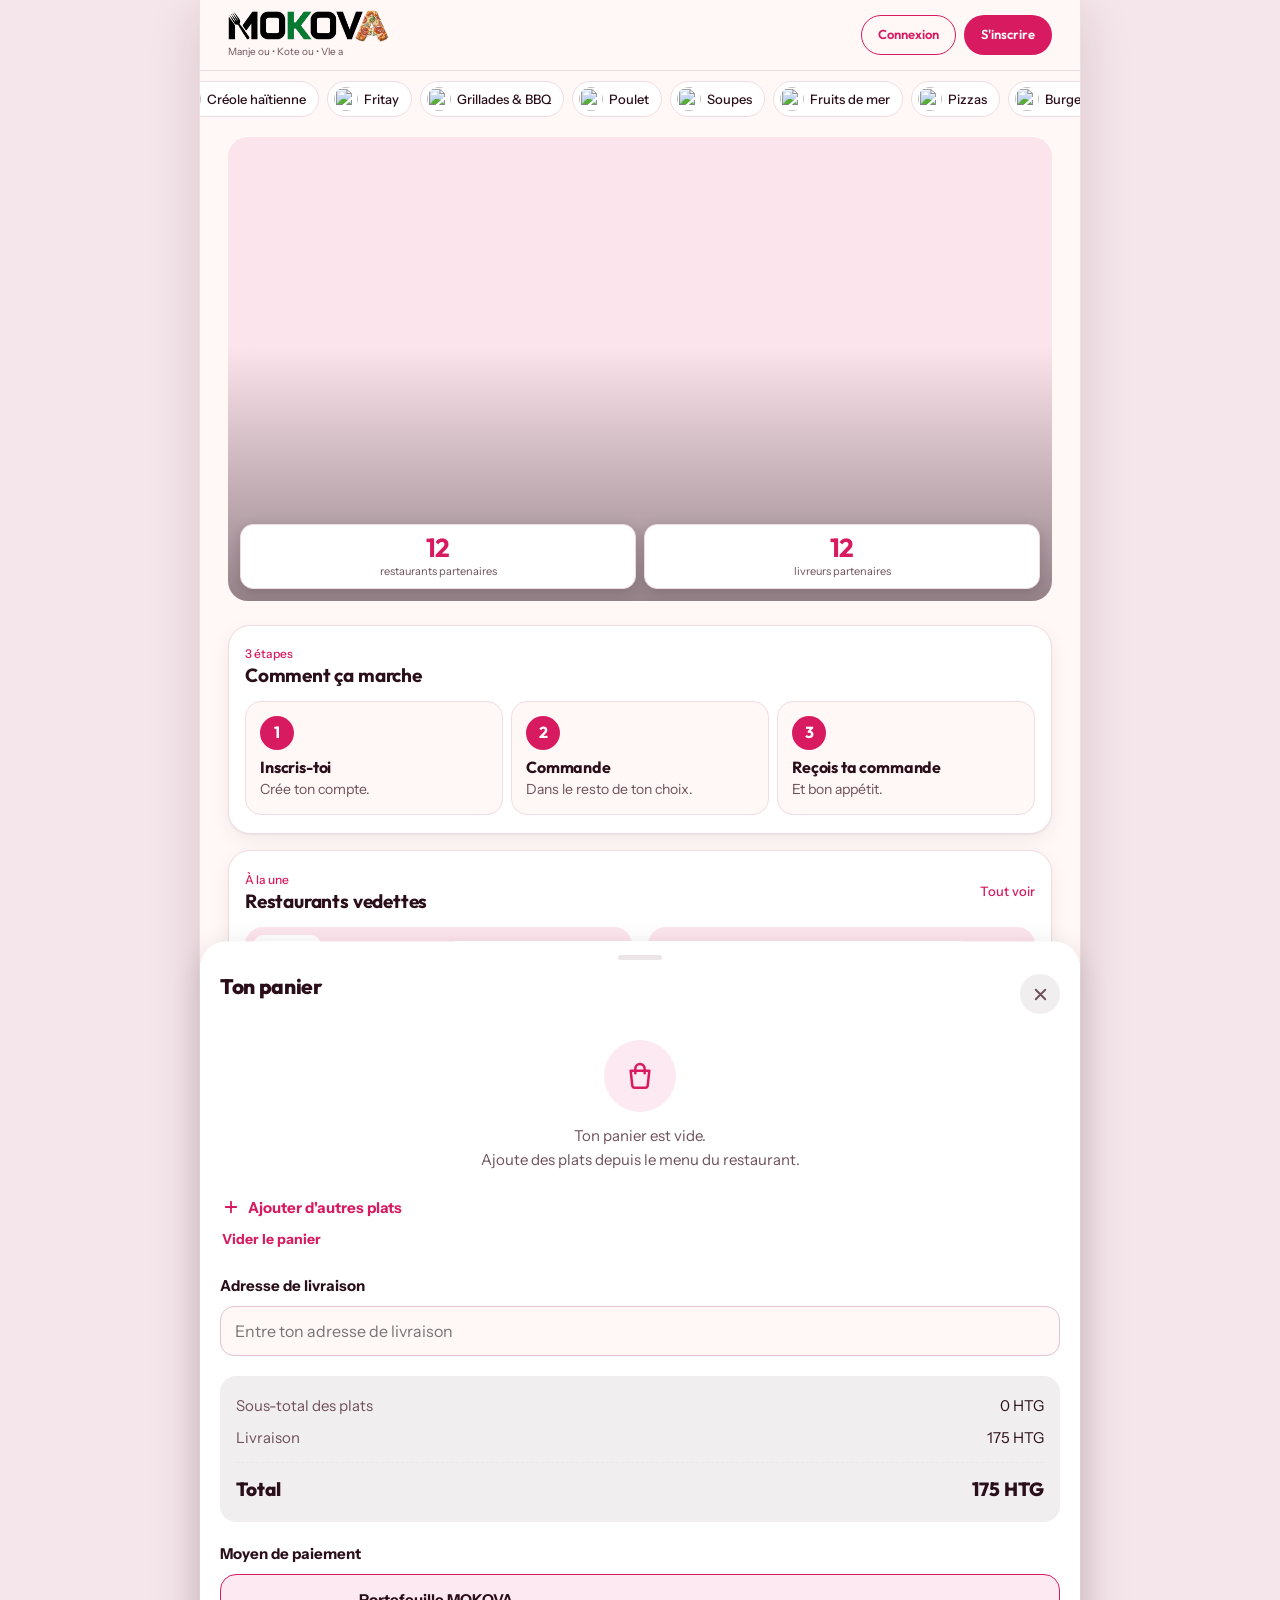
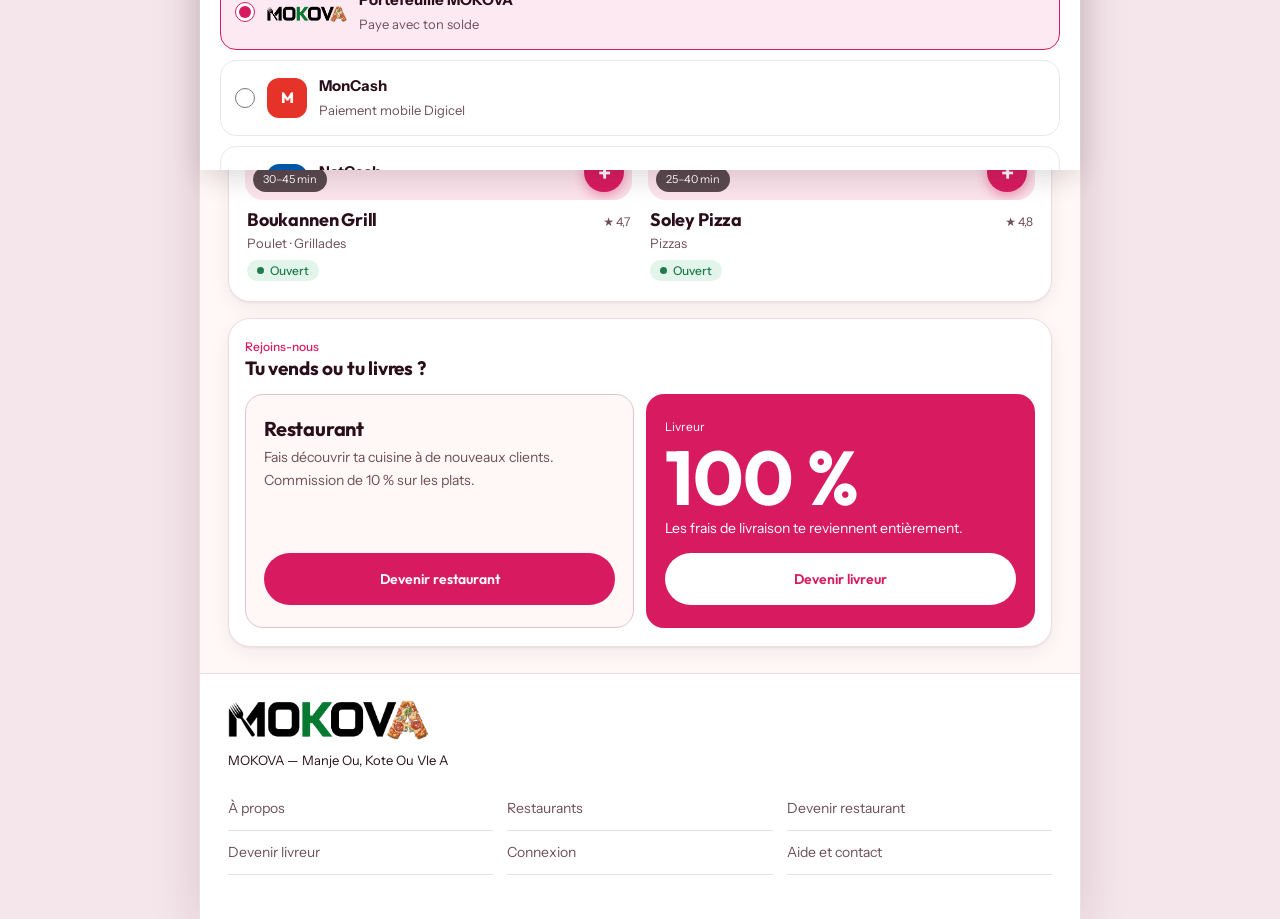
==== index.html @ e89bc39f "Rename index-54.html to index.html" ====
<!DOCTYPE html>
<html lang="fr">
<head>
<meta charset="utf-8">
<meta name="viewport" content="width=device-width, initial-scale=1, viewport-fit=cover">
<meta name="color-scheme" content="light dark">
<meta name="theme-color" content="#FFF8F6" media="(prefers-color-scheme: light)">
<meta name="theme-color" content="#1B0E14" media="(prefers-color-scheme: dark)">
<title>MOKOVA — Manje Ou, Kote Ou Vle A</title>
<meta name="description" content="Kòmande fasil. Resevwa kote ou vle. Livraison de repas en Haïti.">
<link rel="preconnect" href="https://fonts.googleapis.com">
<link rel="preconnect" href="https://fonts.gstatic.com" crossorigin>
<link href="https://fonts.googleapis.com/css2?family=Outfit:wght@600;700&family=Instrument+Sans:wght@400;500&display=swap" rel="stylesheet">
<style>
:root{color-scheme:light dark;--bg:#FFF8F6;--card:#fff;--outer:#F5E6EB;--line:#F0DCE2;--lineb:#E2C3CF;--tx:#2A0F1A;--tx2:#6E505B;--g:#D81B60;--gt:#D81B60;--soft:#FCE4EC;--ok:#1F7A4D;--okbg:#E3F4EA;--err:#B3261E;--sh:0 1px 2px rgba(42,15,26,.06),0 6px 20px rgba(42,15,26,.06);--colsh:0 0 0 1px var(--line),0 10px 50px rgba(42,15,26,.14);--pad:16px;--pl:max(var(--pad),env(safe-area-inset-left,0px));--pr:max(var(--pad),env(safe-area-inset-right,0px));--colw:430px}
@media(prefers-color-scheme:dark){:root{--bg:#1B0E14;--card:#2A1620;--outer:#12080C;--line:#42242F;--lineb:#5A3443;--tx:#FBEFF3;--tx2:#C9A8B5;--gt:#FF6B9A;--soft:#3A1826;--ok:#5BD28F;--okbg:#173325;--err:#FF8A80;--sh:none;--colsh:0 0 0 1px var(--line),0 0 60px rgba(0,0,0,.6)}}
@media(min-width:600px){:root{--pad:28px;--colw:680px}}
@media(min-width:1000px){:root{--colw:880px}}
*{box-sizing:border-box;margin:0;padding:0;-webkit-tap-highlight-color:transparent}
html{scroll-behavior:smooth;overflow-x:hidden;-webkit-text-size-adjust:100%;text-size-adjust:100%}
body{background:var(--outer);color:var(--tx);font:400 15px/1.6 'Instrument Sans',system-ui,-apple-system,'Segoe UI',Roboto,sans-serif;-webkit-font-smoothing:antialiased;overflow-wrap:break-word}
h1,h2,h3,.big,.num{font-family:'Outfit','Instrument Sans',system-ui,sans-serif;font-weight:700;line-height:1.15;letter-spacing:-.01em}
a{color:inherit;text-decoration:none}
img{display:block;max-width:100%}
.col{width:100%;max-width:var(--colw);margin:0 auto;background:var(--bg);min-height:100vh;overflow-x:clip;position:relative;box-shadow:var(--colsh)}
.btn{display:inline-flex;align-items:center;justify-content:center;min-height:48px;padding:0 20px;border-radius:999px;border:1.5px solid transparent;background:var(--card);color:var(--gt);font:600 15px/1.2 'Outfit',sans-serif;cursor:pointer;text-align:center;transition:background-color .2s,color .2s,border-color .2s}
.btn-g{background:var(--g);color:#fff}
.btn-g:hover{background:#B8154F}
.btn-o{background:transparent;border-color:var(--g);color:var(--gt)}
.btn-d{background:var(--soft);color:var(--gt)}
.btn:focus-visible,a:focus-visible,button:focus-visible{outline:2px solid var(--gt);outline-offset:2px}
.cap{font-size:12px;color:var(--tx2)}
/* en-tête compact */
.nav{display:grid;grid-template-columns:auto 1fr;align-items:center;gap:8px;padding:10px var(--pr) 10px var(--pl);background:var(--bg);border-bottom:1px solid var(--line);position:sticky;top:0;z-index:20}
.nav>a{grid-column:1;text-align:left;min-width:0}
.nav .cap{font-size:10px;margin-top:2px;white-space:nowrap}
.nav .r{display:flex;grid-column:2;justify-self:end;gap:8px}
.nav .r .btn{min-height:36px;padding:0 12px;font-size:12px}
.nav .r.swap .btn-o{background:var(--g);color:#fff;border-color:transparent}
.nav .r.swap .btn-g{background:transparent;border-color:var(--g);color:var(--gt)}
.logo-img{height:28px;width:auto;margin:0}
@media(min-width:600px){.logo-img{height:32px}.nav .r .btn{min-height:40px;padding:0 16px;font-size:13px}}
/* hero */
.hero{padding:4px var(--pr) 8px var(--pl);text-align:center}
.hero h1{font-size:clamp(32px,9.5vw,46px);margin-top:4px}
.hero h1 .o{color:var(--gt)}
.hero .slogan{color:var(--tx2);font-size:16px;margin:10px 0 18px}
.srch{display:flex;align-items:center;gap:10px;background:var(--card);border:1.5px solid var(--lineb);border-radius:999px;min-height:58px;padding:0 20px;box-shadow:var(--sh);text-align:left}
.srch svg{flex:none;width:22px;height:22px;stroke:var(--gt)}
.srch input{flex:1;min-width:0;border:0;outline:0;background:transparent;color:var(--tx);font:400 16px 'Instrument Sans',sans-serif;min-height:54px}
.srch input::placeholder{color:var(--tx2)}
.srch:focus-within{border-color:var(--gt);outline:2px solid var(--gt);outline-offset:1px}
.chips{display:flex;gap:8px;overflow-x:auto;margin:4px calc(-1*var(--pr)) 0 calc(-1*var(--pl));padding:2px var(--pr) 6px var(--pl);scrollbar-width:none;-webkit-overflow-scrolling:touch}
.chips::-webkit-scrollbar{display:none}
.chip{flex:none;display:inline-flex;align-items:center;gap:6px;min-height:36px;padding:0 12px 0 6px;border-radius:999px;background:var(--card);border:1px solid var(--line);color:var(--tx);font:500 13px 'Instrument Sans',sans-serif;cursor:pointer;white-space:nowrap}
.chip img{flex:none;width:24px;height:24px;border-radius:50%;object-fit:cover}
.chip:hover{background:var(--soft);border-color:var(--lineb)}
.cta{display:flex;flex-direction:column;gap:10px;margin-top:18px}
.stats{display:flex;gap:8px}
.banner .stats{position:absolute;left:12px;right:12px;bottom:12px;z-index:1;margin-top:0}
.stat{flex:1;background:var(--card);border:1px solid var(--line);border-radius:13px;padding:8px 6px 7px;box-shadow:0 4px 14px rgba(27,14,20,.18)}
.stat .num{display:block;font-size:19px;color:var(--gt)}
.stat .cap{display:block;font-size:11px}
.banner{position:relative;margin-top:14px;border-radius:20px;overflow:hidden;aspect-ratio:16/9;background:var(--soft)}
.banner img{width:100%;height:100%;object-fit:cover;animation:flouAuto 9s ease-in-out infinite}
.banner::after{content:"";position:absolute;inset:0;background:linear-gradient(to top,rgba(27,14,20,.45),transparent 55%);pointer-events:none}
@keyframes flouAuto{0%,100%{filter:blur(0)}50%{filter:blur(6px)}}
.banner.paused img{animation-play-state:paused}
@media(min-width:600px){.cta{flex-direction:row}.cta .btn{flex:1}.stat .num{font-size:26px}}
/* blocs et titres de section */
.blk{margin:16px var(--pr) 0 var(--pl);background:var(--card);border:1px solid var(--line);border-radius:22px;padding:18px 16px;box-shadow:var(--sh)}
.sh{display:flex;align-items:flex-end;justify-content:space-between;gap:10px;margin-bottom:14px}
.sh .kick{display:block;font-size:12px;font-weight:500;color:var(--gt);margin-bottom:2px}
.sh h2{font-size:19px}
.sh a{font:500 13px 'Instrument Sans',sans-serif;color:var(--gt);min-height:44px;display:flex;align-items:center;white-space:nowrap}
section{scroll-margin-top:72px}
.steps{display:grid;grid-template-columns:repeat(3,minmax(0,1fr));gap:8px}
.step{display:flex;flex-direction:column;gap:8px;align-items:flex-start;background:var(--bg);border:1px solid var(--line);border-radius:16px;padding:12px 10px}
.step .num{flex:none;width:30px;height:30px;border-radius:50%;background:var(--g);color:#fff;display:grid;place-items:center;font-size:14px}
.step h3{font-size:14px;margin-bottom:2px}
.step p{color:var(--tx2);font-size:12px}
@media(min-width:600px){.steps{grid-template-columns:repeat(3,minmax(0,1fr))}.step{flex-direction:column;gap:8px;padding:14px}.step .num{width:34px;height:34px;font-size:16px}.step h3{font-size:16px}.step p{font-size:14px}}
/* restaurants */
.cards{display:grid;grid-template-columns:repeat(2,minmax(0,1fr));gap:12px}
.card{min-width:0}
.ph{position:relative;aspect-ratio:1/1;border-radius:18px;overflow:hidden;background:var(--soft)}
.ph img{width:100%;height:100%;object-fit:cover}
.badge{position:absolute;top:8px;left:8px;background:var(--card);color:var(--gt);font:600 11px 'Outfit',sans-serif;padding:4px 10px;border-radius:999px}
.eta{position:absolute;left:8px;bottom:8px;background:rgba(27,14,20,.72);color:#fff;font-size:11px;padding:4px 10px;border-radius:999px}
.add{position:absolute;right:8px;bottom:8px;width:40px;height:40px;border-radius:50%;border:0;background:var(--g);color:#fff;font:600 24px/1 'Outfit',sans-serif;display:grid;place-items:center;cursor:pointer;box-shadow:0 4px 12px rgba(216,27,96,.4)}
.add:hover{background:#B8154F}
.cb{padding:10px 2px 2px}
.cb .t{display:flex;justify-content:space-between;align-items:baseline;gap:6px}
.cb h3{font-size:16px}
.rate{font-size:12px;color:var(--tx2);white-space:nowrap}
.cb p{font-size:13px;color:var(--tx2);margin-top:2px}
.open{display:inline-flex;align-items:center;gap:6px;margin-top:6px;background:var(--okbg);color:var(--ok);font:500 12px 'Instrument Sans',sans-serif;padding:3px 10px;border-radius:999px}
.open:before{content:"";width:7px;height:7px;border-radius:50%;background:var(--ok)}
@media(min-width:600px){.cards{gap:16px}.cb h3{font-size:18px}}
/* rejoindre */
.join{display:grid;grid-template-columns:repeat(2,minmax(0,1fr));gap:12px}
.jc{border-radius:18px;padding:18px 14px;display:flex;flex-direction:column;transition:background-color .6s ease,color .6s ease,border-color .6s ease}
.jc p{flex:1;font-size:14px;margin-bottom:14px}
.jc h3{font-size:20px;margin-bottom:6px}
.jc .btn{margin-top:auto;min-height:52px;padding:0 12px;font-size:14px;line-height:1.3;transition:background-color .6s ease,color .6s ease}
.jc .big{font-size:clamp(32px,10.5vw,56px);line-height:.95;display:block;margin:4px 0;white-space:nowrap}
.jc.r{background:var(--bg);border:1px solid var(--lineb);color:var(--tx)}
.jc.r p{color:var(--tx2)}
.jc.l{background:var(--g);color:#fff;border:1px solid transparent}
.jc.l .cap{color:#fff}
.jc.l .btn{background:#fff;color:#D81B60}
.join.swap .jc.r{background:var(--g);color:#fff;border-color:transparent}
.join.swap .jc.r p{color:#fff}
.join.swap .jc.r .btn{background:#fff;color:#D81B60}
.join.swap .jc.l{background:var(--bg);color:var(--tx);border-color:var(--lineb)}
.join.swap .jc.l .cap,.join.swap .jc.l p{color:var(--tx2)}
.join.swap .jc.l .btn{background:var(--g);color:#fff}
@media(min-width:600px){.jc{padding:22px 18px}.jc .big{font-size:76px}}
/* pied de page */
footer{margin-top:26px;border-top:1px solid var(--line);background:var(--card);padding:26px var(--pr) calc(28px + env(safe-area-inset-bottom,0px)) var(--pl)}
footer .logo-img{height:40px;margin:0}
footer nav{display:grid;grid-template-columns:repeat(2,minmax(0,1fr));gap:0 14px;margin:16px 0}
@media(min-width:600px){footer nav{grid-template-columns:repeat(3,minmax(0,1fr))}}
footer nav a{min-height:44px;display:flex;align-items:center;color:var(--tx2);font-size:14px;border-bottom:1px solid var(--line)}
footer nav a:hover{color:var(--gt)}
footer p{color:var(--tx2);font-size:13px;margin-top:10px}
/* vue Devenir restaurant */
#vue-resto .hero{padding-bottom:4px}
#vue-resto .hero h1{font-size:clamp(28px,7.6vw,40px)}
.pill{display:inline-block;background:var(--soft);color:var(--gt);font:600 13px 'Outfit',sans-serif;padding:5px 14px;border-radius:999px;margin-bottom:12px}
.backbar{padding:14px var(--pr) 0 var(--pl)}
.backbar .btn{min-height:40px;font-size:13px}
.why{display:grid;grid-template-columns:minmax(0,1fr);gap:10px}
.why>div{background:var(--bg);border:1px solid var(--line);border-radius:16px;padding:14px}
.why h3{font-size:16px;margin-bottom:2px;color:var(--gt)}
.why p{font-size:14px;color:var(--tx2)}
@media(min-width:600px){.why{grid-template-columns:repeat(2,minmax(0,1fr))}}
/* formulaire */
#fbox{scroll-margin-top:76px}
.prog{display:flex;align-items:center;gap:12px;margin-bottom:18px}
.bar{flex:1;height:8px;border-radius:999px;background:var(--soft);overflow:hidden}
.bar i{display:block;height:100%;width:16.66%;background:var(--g);border-radius:999px;transition:width .3s}
.prog span{font:600 13px 'Outfit',sans-serif;color:var(--gt);white-space:nowrap}
.fs{display:none}.fs.on{display:block}
.fs h3{font-size:22px;margin-bottom:14px}
.fld{display:block;margin-bottom:14px}
.fld>span{display:flex;justify-content:space-between;gap:8px;font-size:13px;font-weight:500;color:var(--tx2);margin-bottom:6px}
.fld em{font-style:normal;color:var(--gt)}
input[type=text],input[type=email],input[type=tel],input[type=password],input[type=time],select{width:100%;min-height:50px;padding:10px 14px;border-radius:14px;border:1.5px solid var(--lineb);background:var(--bg);color:var(--tx);font:400 16px 'Instrument Sans',sans-serif;-webkit-appearance:none;appearance:none}
select{background-image:linear-gradient(45deg,transparent 50%,var(--gt) 50%),linear-gradient(135deg,var(--gt) 50%,transparent 50%);background-position:calc(100% - 20px) 50%,calc(100% - 14px) 50%;background-size:6px 6px;background-repeat:no-repeat;padding-right:36px}
input:focus,select:focus{outline:2px solid var(--gt);outline-offset:1px;border-color:var(--gt)}
.code{letter-spacing:.5em;text-align:center;font-size:26px!important;font-family:'Outfit',sans-serif!important;font-weight:700!important}
.note{color:var(--tx2);font-size:13px;margin-top:10px}
.lnk{background:none;border:0;color:var(--gt);font:500 14px 'Instrument Sans',sans-serif;text-decoration:underline;cursor:pointer;min-height:44px;padding:0}
.days{display:grid;gap:8px}
.day{display:grid;grid-template-columns:minmax(0,1fr) auto auto;align-items:center;gap:8px;border:1px solid var(--line);border-radius:14px;padding:8px 10px;background:var(--bg)}
.day label.ck{min-height:40px}
.day input[type=time]{width:106px;min-height:42px;padding:6px 8px;font-size:15px}
.day.off input[type=time]{opacity:.35}
@media(max-width:380px){.day{grid-template-columns:1fr 1fr}.day .tm{grid-column:auto}.day label.ck{grid-column:1 / -1}}
.ck{display:flex;align-items:center;gap:10px;cursor:pointer;font-size:14px;line-height:1.4}
.ck input{-webkit-appearance:none;appearance:none;flex:none;width:24px;height:24px;border:1.5px solid var(--lineb);border-radius:6px;background:var(--card);display:grid;place-content:center;cursor:pointer;margin:0}
.ck input:checked{background:var(--g);border-color:var(--g)}
.ck input:checked:after{content:"";width:6px;height:11px;border:solid #fff;border-width:0 2.5px 2.5px 0;transform:rotate(45deg) translate(-1px,-1px)}
.ck input:focus-visible{outline:2px solid var(--gt);outline-offset:2px}
.ph5{display:grid;gap:10px;margin:10px 0 14px}
.up{position:relative;display:flex;align-items:center;justify-content:space-between;gap:10px;border:1.5px dashed var(--lineb);border-radius:14px;padding:10px 12px;background:var(--soft);min-height:60px;cursor:pointer}
.up b{font-weight:500;font-size:14px}
.up small{display:block;color:var(--tx2);font-size:12px;overflow-wrap:anywhere}
.up .btn{min-height:38px;padding:0 16px;font-size:13px;pointer-events:none}
.up input{position:absolute;width:1px;height:1px;opacity:0;overflow:hidden}
.up:focus-within{outline:2px solid var(--gt);outline-offset:2px}
.recap{display:grid;border:1px solid var(--line);border-radius:14px;overflow:hidden;margin-bottom:14px;background:var(--bg)}
.recap div{display:flex;justify-content:space-between;gap:12px;padding:10px 12px;border-top:1px solid var(--line);font-size:13.5px}
.recap div:first-child{border-top:0}
.recap span.k{color:var(--tx2);flex:none}
.recap span.v{text-align:right;overflow-wrap:anywhere}
.recap .st span.v{color:var(--gt);font-weight:500}
.err{min-height:20px;color:var(--err);font-size:13px;margin:4px 0 8px}
/* parcours resto en 3 pages */
.rp{display:none}.rp.on{display:block}
.pind{display:flex;align-items:center;gap:8px;margin:14px var(--pr) 0 var(--pl)}
.pind i{flex:1;height:6px;border-radius:999px;background:var(--soft)}
.pind i.on{background:var(--g)}
.pind span{font:600 13px 'Outfit',sans-serif;color:var(--tx2);white-space:nowrap}
.pgnav{display:flex;gap:10px;margin:16px var(--pr) 0 var(--pl)}
.pgnav .btn{min-height:36px;padding:0 16px;font-size:13px}
.pgnav .next{margin-left:auto}
.pgnav .btn[disabled]{opacity:.4;cursor:not-allowed}
.up.idbtn{background:var(--g);border:1.5px solid transparent;color:#fff;justify-content:center;text-align:center}
.up.idbtn small{color:#fff}
[hidden]{display:none!important}
body.in-esp .nav{display:none!important}
body.in-esp #navAuth{display:none!important}
.roles{display:flex;gap:8px;margin:14px 0 4px}
.role{flex:1;min-height:40px;border-radius:999px;border:1.5px solid var(--g);background:transparent;color:var(--gt);font:600 13px 'Outfit',sans-serif;cursor:pointer}
.role.on{background:var(--g);color:#fff}
.fld>span.pw{display:flex;position:relative}
.pw input{flex:1;min-width:0;padding-right:40px}
.eye{position:absolute;right:6px;top:50%;transform:translateY(-50%);background:none;border:0;color:var(--tx2);cursor:pointer;padding:6px;display:flex}
.hello{display:flex;flex-direction:column;line-height:1.25;text-align:right;align-self:center}
.hello small{font:500 10px 'Instrument Sans',sans-serif;color:var(--tx2)}
.rstep{display:none}
.rstep.on{display:block}
.hid{display:none!important}
.ok{border:1.5px solid var(--gt);background:var(--soft);border-radius:18px;padding:22px 18px;font-size:15px;line-height:1.6}
.ok b{font-family:'Outfit',sans-serif;font-weight:700;font-size:22px;color:var(--gt);display:block;margin-bottom:8px}
[hidden]{display:none!important}
/* paysage bas : toute la largeur, sans cadre */
@media(orientation:landscape) and (max-height:520px){:root{--colw:100%}.col{max-width:none;box-shadow:none}.nav{position:static}.hero{padding-top:4px}.hero h1{font-size:clamp(28px,5vw,40px)}.hero .slogan{margin:6px 0 12px}.steps{grid-template-columns:minmax(0,1fr)}.step{flex-direction:row;gap:12px}.banner{display:none}}
@media(prefers-reduced-motion:reduce){*{transition:none!important;scroll-behavior:auto!important}.banner img{animation:none!important}}
/* ---------- Espaces connectés : Client, Restaurant, Livreur ---------- */
.esp{width:100%;max-width:none;margin:0;--esprose:var(--g);--esprosed:#B0124C;--esprose-soft:var(--soft);--espsurf:var(--card);--espsurf2:var(--bg);--espink:var(--tx);--espink2:var(--tx2);--espline:var(--line);--espleaf:var(--ok);--espleafbg:var(--okbg);--espred:#C62828;--espredbg:#FCE8E8;--espamber:#B26A00;--espamberbg:#FDF0DC;--espsh:var(--sh)}
@media(prefers-color-scheme:dark){.esp{--espred:#EF9A9A;--espredbg:#472226;--espamber:#FFCC80;--espamberbg:#453311}}
.esp-main{padding:6px var(--pr) 96px var(--pl)}
.esp-view{display:none}
.esp-view.on{display:block}
.esp-head{display:flex;align-items:center;justify-content:space-between;gap:12px;padding:max(14px,env(safe-area-inset-top,0px)) var(--pr) 6px var(--pl)}
.esp-who{font-family:'Outfit',sans-serif;font-size:20px;font-weight:700;line-height:1.15;margin:0;display:flex;align-items:center;gap:8px;flex-wrap:wrap;min-width:0}
.esp-hello{min-width:0;overflow-wrap:anywhere}
.esp-role{display:inline-block;padding:2px 10px;border-radius:999px;background:var(--esprose-soft);color:var(--esprose);font-size:12px;font-weight:600;font-family:'Instrument Sans',sans-serif}
.esp-quit{flex:none;border:1.5px solid var(--espline);background:var(--espsurf);color:var(--espink);border-radius:999px;padding:7px 14px;font-size:13px;font-weight:600;min-height:36px;cursor:pointer}
.esp-nav{position:fixed;left:50%;transform:translateX(-50%);bottom:0;width:100%;max-width:var(--colw);z-index:30;display:flex;background:var(--espsurf);border-top:1px solid var(--espline);padding:6px 10px calc(6px + env(safe-area-inset-bottom));box-shadow:0 -4px 18px rgba(216,27,96,.08)}
.esp-nav button{flex:1;border:0;background:none;color:var(--espink2);display:flex;flex-direction:column;align-items:center;justify-content:center;gap:2px;font-size:12px;font-weight:600;padding:6px 4px;min-height:52px;border-radius:12px;position:relative;cursor:pointer;font-family:inherit}
.esp-nav button[aria-selected="true"]{color:var(--esprose)}
.esp-nav svg{width:24px;height:24px;flex:none}
.esp-nav-badge{position:absolute;top:2px;right:calc(50% - 22px);min-width:18px;height:18px;padding:0 5px;border-radius:999px;background:var(--esprose);color:#fff;font-size:11px;font-weight:700;display:none;align-items:center;justify-content:center}
.esp-nav-badge.show{display:flex}
.esp-sec{font-size:17px;font-weight:700;margin:16px 0 8px}
.esp-empty{font-size:13.5px;color:var(--espink2);margin:0 0 10px}
/* Carte Wallet MOKOVA — style unique partagé : Client, Restaurant, Livreur */
.esp-wallet{position:relative;overflow:hidden;isolation:isolate;border-radius:24px;padding:18px 20px 20px;color:#fff;background:radial-gradient(120% 90% at 100% 0%,rgba(255,255,255,.22) 0%,rgba(255,255,255,0) 55%),linear-gradient(140deg,#EC2A72 0%,#D81B60 48%,#A80F48 100%);box-shadow:inset 0 1px 0 rgba(255,255,255,.28),0 0 0 1px rgba(168,15,72,.35),0 14px 30px -10px rgba(216,27,96,.55),0 4px 10px rgba(42,15,26,.12)}
.esp-wallet::before{content:"";position:absolute;z-index:-1;right:-60px;bottom:-92px;width:220px;height:220px;border-radius:50%;border:1px solid rgba(255,255,255,.14);box-shadow:0 0 0 28px rgba(255,255,255,.04),0 0 0 56px rgba(255,255,255,.03)}
@media(prefers-color-scheme:dark){.esp-wallet{box-shadow:inset 0 1px 0 rgba(255,255,255,.22),0 0 0 1px rgba(255,255,255,.08),0 14px 34px -12px rgba(233,30,99,.45)}}
.esp-w-brand-mini{display:flex;align-items:center;flex:none;line-height:0;margin-bottom:22px}
.card-logo{height:16px;width:auto;max-width:none;display:inline-block;vertical-align:middle}
.ec-profile-id .r .card-logo{margin-left:6px;position:relative;top:-1px}
.esp-w-body{display:flex;align-items:flex-end;justify-content:space-between;gap:16px}
.esp-w-info{min-width:0}
.esp-w-label{font:500 13px/1.2 'Instrument Sans',sans-serif;letter-spacing:.2px;opacity:.88;margin:0 0 6px}
.esp-w-amount{font-family:'Outfit',sans-serif;font-size:clamp(28px,8vw,36px);font-weight:800;line-height:1.05;letter-spacing:-.01em;margin:0;font-variant-numeric:tabular-nums;overflow-wrap:anywhere}
.esp-w-amount .cur{font-size:.5em;font-weight:700;letter-spacing:.04em;opacity:.9;margin-left:2px}
.esp-w-action{flex:none;display:inline-flex;align-items:center;justify-content:center;gap:8px;height:46px;min-width:46px;padding:0 18px;border:0;border-radius:999px;background:#fff;color:#B0124C;font:700 14px/1 'Outfit',sans-serif;cursor:pointer;box-shadow:0 6px 16px rgba(0,0,0,.18);transition:transform .15s,background .15s}
.esp-w-action.icon{width:46px;padding:0}
.esp-w-action svg{width:20px;height:20px;flex:none}
.esp-w-action:hover{background:#FFF1F6}
.esp-w-action:active{transform:scale(.95);background:#FCE4EC}
.esp-w-action:focus-visible{outline:2px solid #fff;outline-offset:3px}
/* Composants partagés des espaces */
.esp-stats{display:grid;grid-template-columns:1fr 1fr;gap:10px;margin-top:10px}
.esp-stat{background:var(--espsurf);border:1.5px solid var(--espline);border-radius:18px;padding:12px 14px;box-shadow:var(--espsh)}
.esp-stat .sl{font-size:12.5px;color:var(--espink2);font-weight:600;margin:0}
.esp-stat .sv{font-family:'Outfit',sans-serif;font-size:24px;font-weight:800;margin:2px 0 0}
.esp-stat .ss{font-size:12px;color:var(--espink2);margin:2px 0 0}
.esp-tag{display:inline-block;padding:2px 9px;border-radius:999px;font-size:11.5px;font-weight:700;flex:none}
.esp-tag-new{background:var(--esprose-soft);color:var(--esprose)}
.esp-tag-prep{background:var(--espamberbg);color:var(--espamber)}
.esp-tag-ready{background:var(--espleafbg);color:var(--espleaf)}
.esp-tag-run{background:var(--espamberbg);color:var(--espamber)}
.esp-tag-done{background:var(--espleafbg);color:var(--espleaf)}
.esp-group{font-size:16px;font-weight:700;margin:14px 0 8px;display:flex;align-items:center;gap:8px}
.esp-group:first-child{margin-top:4px}
.esp-group .count{min-width:22px;height:22px;padding:0 6px;border-radius:999px;background:var(--espsurf2);color:var(--espink2);font-size:12px;font-weight:700;display:inline-flex;align-items:center;justify-content:center;font-family:'Instrument Sans',sans-serif}
.esp-panel{display:none;background:var(--espsurf);border:1.5px solid var(--espline);border-radius:18px;padding:14px;margin:0 0 12px;box-shadow:var(--espsh)}
.esp-panel.open{display:block}
.esp-panel h2{font-size:17px;margin:0 0 4px}
.esp-panel .psub{font-size:13.5px;color:var(--espink2);margin:0 0 12px}
.esp-field{margin-bottom:12px}
.esp-field label{display:block;font-size:13.5px;font-weight:600;margin-bottom:5px}
.esp-field input,.esp-field select{width:100%;border:1.5px solid var(--lineb);border-radius:12px;background:var(--espsurf);color:var(--espink);font:inherit;font-size:15px;padding:11px 12px;min-height:46px}
.esp-field input:focus,.esp-field select:focus{outline:2px solid var(--esprose);outline-offset:1px;border-color:var(--esprose)}
.esp-amtchips{display:flex;flex-wrap:wrap;gap:8px;margin:-2px 0 12px}
.esp-amtchips button{border:1.5px solid var(--espline);background:var(--espsurf);color:var(--espink);border-radius:999px;padding:8px 14px;font-size:13.5px;font-weight:600;min-height:38px;cursor:pointer}
.esp-amtchips button.sel{border-color:var(--esprose);background:var(--esprose-soft);color:var(--esprose)}
.esp-method{display:flex;gap:8px}
.esp-method button{flex:1;border:1.5px solid var(--espline);background:var(--espsurf);color:var(--espink);border-radius:12px;padding:11px 8px;font-size:14px;font-weight:700;min-height:46px;cursor:pointer}
.esp-method button.sel{border-color:var(--esprose);background:var(--esprose-soft);color:var(--esprose)}
.esp-pactions{display:flex;gap:8px;margin-top:2px}
.esp-btn-confirm{flex:1;border:0;border-radius:999px;min-height:46px;background:var(--esprose);color:#fff;font-size:15px;font-weight:700;cursor:pointer}
.esp-btn-cancel{flex:1;border:1.5px solid var(--espline);border-radius:999px;min-height:46px;background:var(--espsurf);color:var(--espink);font-size:15px;font-weight:600;cursor:pointer}
.esp-btn-accept{flex:1;border:0;border-radius:999px;min-height:42px;background:var(--esprose);color:#fff;font-size:14px;font-weight:700;cursor:pointer}
.esp-btn-refuse{flex:1;border:1.5px solid var(--espline);border-radius:999px;min-height:42px;background:var(--espsurf);color:var(--espred);font-size:14px;font-weight:700;cursor:pointer}
.esp-btn-ready{flex:1;border:0;border-radius:999px;min-height:42px;background:var(--espleaf);color:#fff;font-size:14px;font-weight:700;cursor:pointer}
.esp-btn-done{flex:1;border:0;border-radius:999px;min-height:42px;background:var(--espleaf);color:#fff;font-size:14px;font-weight:700;cursor:pointer}
.esp-info-row{display:flex;align-items:center;gap:10px;width:100%;text-align:left;background:var(--espsurf);border:1.5px solid var(--espline);border-radius:18px;padding:14px;margin-top:12px;box-shadow:var(--espsh);font-size:15px;font-weight:600;color:var(--espink);min-height:52px;cursor:pointer;font-family:inherit}
.esp-info-row .chev{margin-left:auto;color:var(--espink2);font-size:18px;transition:transform .15s ease}
.esp-info-row[aria-expanded="true"] .chev{transform:rotate(90deg)}
.esp-info-panel{display:none;background:var(--espsurf);border:1.5px solid var(--espline);border-top:0;border-radius:0 0 18px 18px;padding:4px 14px 12px;margin-top:-14px}
.esp-info-panel.open{display:block}
.esp-info-row[aria-expanded="true"]{border-radius:18px 18px 0 0}
.esp-info-panel dl{margin:0}
.esp-info-panel .row{display:flex;justify-content:space-between;gap:14px;padding:8px 0;border-bottom:1px solid var(--espline);font-size:14px}
.esp-info-panel .row:last-child{border-bottom:0}
.esp-info-panel dt{color:var(--espink2);flex:none}
.esp-info-panel dd{margin:0;font-weight:600;text-align:right}
.esp-info-panel h3{font-size:14px;margin:12px 0 2px}
.esp-toast{position:fixed;left:50%;transform:translateX(-50%) translateY(20px);bottom:86px;z-index:50;max-width:min(430px,calc(100vw - 32px));background:var(--tx);color:var(--bg);font-size:14px;font-weight:600;padding:11px 18px;border-radius:999px;opacity:0;pointer-events:none;transition:opacity .2s ease,transform .2s ease;text-align:center}
.esp-toast.show{opacity:1;transform:translateX(-50%) translateY(0)}
/* Espace Client */
.ec-search{display:flex;align-items:center;gap:9px;background:var(--espsurf);border:1.5px solid var(--espline);border-radius:999px;padding:0 16px;min-height:46px;box-shadow:var(--espsh);margin:2px 0 10px}
.ec-search svg{width:19px;height:19px;flex:none;color:var(--esprose)}
.ec-search input{flex:1;min-width:0;border:0;outline:none;background:none;font-family:inherit;font-size:15px;color:var(--espink);min-height:44px}
.ec-search input::placeholder{color:var(--espink2)}
.ec-clear{flex:none;border:0;background:var(--espsurf2);color:var(--espink2);width:26px;height:26px;min-height:26px;border-radius:50%;font-size:15px;line-height:1;display:none;align-items:center;justify-content:center;padding:0;cursor:pointer}
.ec-clear.show{display:flex}
.ec-search-empty{color:var(--espink2);font-size:14px;line-height:1.5;margin:6px 0 0;grid-column:1/-1}
.ec-chips{display:flex;flex-wrap:nowrap;gap:8px;overflow-x:auto;overflow-y:hidden;margin:0 -16px;padding:2px 16px 6px;-webkit-overflow-scrolling:touch;scrollbar-width:none;-ms-overflow-style:none}
.ec-chips::-webkit-scrollbar{display:none}
.ec-chip{display:inline-flex;align-items:center;gap:8px;flex:none;white-space:nowrap;background:var(--espsurf);border:1.5px solid var(--espline);border-radius:999px;padding:4px 14px 4px 4px;font-size:13.5px;font-weight:600;color:var(--espink);min-height:40px;box-shadow:var(--espsh);text-align:left;cursor:pointer;font-family:inherit}
.ec-chip img{width:30px;height:30px;border-radius:50%;object-fit:cover;flex:none;background:var(--espsurf2)}
.ec-chip[aria-pressed="true"]{border-color:var(--esprose);background:var(--esprose-soft);color:var(--esprose)}
.ec-partners{margin-top:8px;scroll-margin-top:76px}
.ec-partners-head{display:flex;align-items:baseline;justify-content:space-between;gap:10px}
.ec-partners-title{font-size:19px;font-weight:700;margin:0}
.ec-partners-note{font-size:13px;color:var(--espink2);margin:0;white-space:nowrap}
.ec-partner-list{display:grid;grid-template-columns:1fr 1fr;gap:10px;margin-top:8px}
.ec-partner{display:block;width:100%;text-align:left;padding:0;overflow:hidden;background:var(--espsurf);border:1px solid var(--espline);border-radius:18px;box-shadow:var(--espsh);cursor:pointer;font-family:inherit;color:var(--espink)}
.ec-partner img{width:100%;height:104px;object-fit:cover;display:block;background:var(--espsurf2)}
.ec-partner .pb{display:block;padding:8px 11px 10px}
.ec-partner .pn{display:block;font-family:'Outfit',sans-serif;font-weight:700;font-size:15px;margin:0;line-height:1.25}
.ec-partner .pd{display:block;color:var(--espink2);font-size:12px;margin:3px 0 0;line-height:1.35}
.ec-partner .pm{display:flex;gap:8px;margin-top:7px;font-size:12px;font-weight:600}
.ec-partner .pm .time{color:var(--espink2);font-weight:500}
.ec-partner .pm .open{color:var(--espleaf)}
.ec-empty{text-align:center;padding:20px 22px 12px}
.ec-empty .bag{width:84px;height:84px;margin:0 auto 18px;border-radius:50%;background:var(--esprose-soft);display:flex;align-items:center;justify-content:center}
.ec-empty h2{font-size:20px;margin:0 0 8px}
.ec-empty p{color:var(--espink2);font-size:14.5px;line-height:1.5;margin:0 auto 20px;max-width:290px}
.ec-btn-rose{background:var(--esprose);color:#fff;border:0;border-radius:999px;padding:11px 22px;font-size:15px;font-weight:700;min-height:44px;cursor:pointer}
.ec-wallet-toast{display:none;margin:10px 0 0;padding:10px 14px;border-radius:12px;background:#E8F5E9;color:#1B5E20;border:1px solid #C8E6C9;font-size:13.5px;font-weight:600;line-height:1.4}
.ec-wallet-toast.show{display:block}
@media(prefers-color-scheme:dark){.ec-wallet-toast{background:#1E3A24;color:#A5D6A7;border-color:#2E5233}}
.ec-recharge-head{display:flex;align-items:center;gap:12px;margin:2px 0 14px}
.ec-btn-back{flex:none;width:40px;height:40px;min-height:40px;border-radius:50%;border:1.5px solid var(--espline);background:var(--espsurf);color:var(--espink);display:flex;align-items:center;justify-content:center;padding:0;box-shadow:var(--espsh);cursor:pointer}
.ec-btn-back svg{width:20px;height:20px}
.ec-recharge-head h2{font-size:21px;margin:0;line-height:1.15}
.ec-recharge-head p{margin:2px 0 0;font-size:13px;color:var(--espink2)}
.ec-recharge-card{background:var(--espsurf);border:1px solid var(--espline);border-radius:18px;box-shadow:var(--espsh);padding:16px}
.ec-recharge-card+.ec-recharge-card{margin-top:12px}
.ec-recharge-card h3{font-size:15px;margin:0 0 12px}
.ec-recharge-balance{font-size:13.5px;color:var(--espink2);margin:0 0 14px}
.ec-recharge-balance strong{color:var(--espink);font-family:'Outfit',sans-serif;font-size:15px}
.ec-amount-grid{display:grid;grid-template-columns:1fr 1fr;gap:8px}
.ec-amount-btn{border:1.5px solid var(--espline);background:var(--espsurf);color:var(--espink);border-radius:14px;padding:12px 10px;font-family:'Outfit',sans-serif;font-size:16px;font-weight:700;min-height:48px;cursor:pointer}
.ec-amount-btn[aria-pressed="true"]{border-color:var(--esprose);background:var(--esprose-soft);color:var(--esprose)}
.ec-custom-amount{margin-top:10px;display:flex;align-items:center;gap:8px;background:var(--espsurf2);border:1.5px solid var(--espline);border-radius:14px;padding:0 14px}
.ec-custom-amount input{flex:1;min-width:0;border:0;outline:none;background:none;font-family:'Outfit',sans-serif;font-size:16px;font-weight:700;color:var(--espink);min-height:48px}
.ec-custom-amount span{font-size:13px;font-weight:700;color:var(--espink2);flex:none}
.ec-method-list{display:grid;gap:8px}
.ec-method-btn{display:flex;align-items:center;gap:12px;width:100%;text-align:left;border:1.5px solid var(--espline);background:var(--espsurf);color:var(--espink);border-radius:14px;padding:12px 14px;min-height:58px;cursor:pointer;font-family:inherit}
.ec-method-btn[aria-pressed="true"]{border-color:var(--esprose);background:var(--esprose-soft)}
.ec-method-badge{width:40px;height:40px;border-radius:50%;flex:none;color:#fff;display:flex;align-items:center;justify-content:center;font-family:'Outfit',sans-serif;font-weight:800;font-size:15px}
.ec-method-badge.moncash{background:#E53935}
.ec-method-badge.natcash{background:#1565C0}
.ec-method-txt{flex:1}
.ec-method-txt b{display:block;font-size:15.5px}
.ec-method-txt small{display:block;font-size:12.5px;color:var(--espink2);margin-top:1px}
.ec-method-radio{width:20px;height:20px;border-radius:50%;flex:none;border:2px solid var(--espline);background:var(--espsurf);position:relative}
.ec-method-btn[aria-pressed="true"] .ec-method-radio{border-color:var(--esprose)}
.ec-method-btn[aria-pressed="true"] .ec-method-radio::after{content:"";position:absolute;inset:3px;border-radius:50%;background:var(--esprose)}
.ec-recharge-error{display:none;margin:12px 0 0;font-size:13.5px;font-weight:600;color:#C62828;line-height:1.4}
.ec-recharge-error.show{display:block}
@media(prefers-color-scheme:dark){.ec-recharge-error{color:#EF9A9A}}
.ec-btn-confirm{width:100%;margin-top:14px;background:var(--esprose);color:#fff;border:0;border-radius:999px;padding:13px 20px;font-size:15.5px;font-weight:700;min-height:50px;cursor:pointer}
.ec-menu-row{display:flex;align-items:center;gap:12px;width:100%;text-align:left;background:var(--espsurf);border:1px solid var(--espline);border-radius:18px;box-shadow:var(--espsh);padding:14px 16px;margin-top:14px;color:var(--espink);font-size:15.5px;font-weight:600;min-height:56px;cursor:pointer;font-family:inherit}
.ec-menu-row .m-ico{width:38px;height:38px;border-radius:50%;flex:none;background:var(--esprose-soft);color:var(--esprose);display:flex;align-items:center;justify-content:center}
.ec-menu-row .m-ico svg{width:20px;height:20px}
.ec-menu-row .m-label{flex:1}
.ec-menu-row .chev{flex:none;color:var(--espink2);display:flex;transition:transform .25s ease}
.ec-menu-row .chev svg{width:20px;height:20px}
.ec-menu-row[aria-expanded="true"] .chev{transform:rotate(90deg)}
.ec-infos-panel{display:none;margin-top:10px}
.ec-infos-panel.open{display:block}
.ec-profile-card{background:var(--espsurf);border:1px solid var(--espline);border-radius:18px;box-shadow:var(--espsh);overflow:hidden}
.ec-profile-id{display:flex;align-items:center;gap:12px;padding:14px 16px;background:var(--espsurf2)}
.ec-avatar{width:56px;height:56px;border-radius:50%;flex:none;background:var(--esprose);color:#fff;display:flex;align-items:center;justify-content:center;font-family:'Outfit',sans-serif;font-weight:800;font-size:22px}
.ec-profile-id .n{font-family:'Outfit',sans-serif;font-weight:700;font-size:19px;margin:0}
.ec-profile-id .r{color:var(--espink2);font-size:13px;margin:2px 0 0}
.ec-field{padding:11px 16px;border-top:1px solid var(--espline);display:flex;justify-content:space-between;align-items:center;gap:14px}
.ec-field:first-of-type{border-top:0}
.ec-field .k{font-size:12.5px;color:var(--espink2);margin:0 0 3px}
.ec-field .v{font-size:15.5px;font-weight:600;margin:0;word-break:break-word}
.ec-field .edit{flex:none;border:0;background:none;color:var(--esprose);font-weight:700;font-size:14px;padding:8px 6px;min-height:36px;cursor:pointer}
.ec-quit-zone{margin-top:14px;text-align:center}
.ec-btn-quit-big{border:1.5px solid var(--espline);background:var(--espsurf);color:var(--esprose);border-radius:999px;padding:10px 26px;font-size:15px;font-weight:700;min-height:44px;cursor:pointer}

/* ---------- Panier / commande client ---------- */
#vue-espace-client.ec-has-cart .esp-main{padding-bottom:178px}
.ec-back-link{display:inline-flex;align-items:center;gap:6px;font-weight:700;color:var(--esprose);padding:8px 4px;min-height:40px;background:none;border:0;cursor:pointer;font-family:inherit;font-size:15px}
.ec-resto-hero{border-radius:20px;overflow:hidden;margin-top:4px}
.ec-resto-hero img{width:100%;height:190px;object-fit:cover;display:block;background:var(--espsurf2)}
.ec-resto-card{background:var(--espsurf);border:1px solid var(--espline);border-radius:20px;padding:16px;margin:-32px 10px 0;position:relative;box-shadow:var(--espsh)}
.ec-resto-card h2{font-family:'Outfit',sans-serif;font-size:22px;font-weight:800;margin:0}
.ec-resto-meta{color:var(--espink2);font-size:13.5px;margin-top:6px;display:flex;flex-wrap:wrap;gap:6px;align-items:center}
.ec-fee-chip{display:inline-flex;align-items:center;gap:5px;background:var(--espsurf2);color:var(--espink2);font-weight:600;font-size:12.5px;padding:3px 9px;border-radius:999px}
.ec-menu-title{font-size:19px;font-weight:800;margin:22px 0 10px}
.ec-dish{display:flex;gap:13px;background:var(--espsurf);border:1px solid var(--espline);border-radius:18px;padding:12px;margin-bottom:12px;align-items:center;box-shadow:var(--espsh)}
.ec-dish img{width:78px;height:78px;border-radius:14px;object-fit:cover;flex:none;background:var(--espsurf2)}
.ec-dish-body{flex:1;min-width:0}
.ec-dish-name{font-weight:700;font-size:15.5px}
.ec-dish-desc{color:var(--espink2);font-size:13px;margin-top:1px}
.ec-dish-price{font-weight:700;margin-top:5px}
.ec-add-btn{flex:none;width:42px;height:42px;border-radius:50%;background:var(--esprose);color:#fff;display:flex;align-items:center;justify-content:center;box-shadow:0 6px 16px rgba(216,27,96,.35);border:0;cursor:pointer}
.ec-stepper{flex:none;display:flex;align-items:center;gap:2px;background:var(--esprose);border-radius:999px;padding:3px;color:#fff;box-shadow:0 6px 16px rgba(216,27,96,.35)}
.ec-stepper button{width:36px;height:36px;min-height:36px;display:flex;align-items:center;justify-content:center;color:#fff;border-radius:50%;background:none;border:0;cursor:pointer}
.ec-stepper .qty{min-width:22px;text-align:center;font-weight:800;font-size:15px}
.ec-stepper.sm{background:var(--espsurf2);color:var(--espink);box-shadow:none}
.ec-stepper.sm button{color:var(--esprose);width:34px;height:34px;min-height:34px}
.ec-stepper.sm .qty{color:var(--espink)}
.ec-cartbar{position:fixed;left:50%;transform:translateX(-50%);bottom:calc(78px + env(safe-area-inset-bottom));width:min(calc(100% - 24px),calc(var(--colw,680px) - 24px));z-index:40;background:var(--esprose);color:#fff;border:0;border-radius:18px;display:flex;align-items:center;gap:12px;padding:12px 14px;box-shadow:0 14px 34px rgba(174,15,76,.45);text-align:left;cursor:pointer;font-family:inherit}
.ec-cartbar[hidden]{display:none}
.ec-cb-icon{position:relative;width:44px;height:44px;flex:none;border-radius:50%;background:rgba(255,255,255,.18);display:flex;align-items:center;justify-content:center}
.ec-cb-count{position:absolute;top:-5px;right:-5px;background:#fff;color:var(--esprose);font-size:12px;font-weight:800;min-width:21px;height:21px;border-radius:999px;display:flex;align-items:center;justify-content:center;padding:0 5px}
.ec-cb-mid{flex:1;min-width:0}
.ec-cb-title{font-family:'Outfit',sans-serif;font-weight:700;font-size:16px;line-height:1.2;display:block}
.ec-cb-sub{font-size:13px;opacity:.88;white-space:nowrap;overflow:hidden;text-overflow:ellipsis;display:block}
.ec-cb-total{font-family:'Outfit',sans-serif;font-weight:800;font-size:17px;white-space:nowrap}
.ec-overlay{position:fixed;inset:0;background:transparent;z-index:50;opacity:0;pointer-events:none;transition:opacity .22s}
.ec-overlay.open{opacity:1;pointer-events:auto}
.ec-sheet{position:fixed;left:0;right:0;bottom:0;z-index:60;width:100%;max-width:var(--colw,680px);margin:0 auto;max-height:92dvh;overflow-y:auto;overflow-x:hidden;background:var(--espsurf);border-radius:26px 26px 0 0;transform:translateY(105%);transition:transform .28s cubic-bezier(.32,.72,.24,1);padding:10px 20px calc(22px + env(safe-area-inset-bottom));box-shadow:0 8px 28px rgba(42,18,25,.16)}
.ec-sheet.open{transform:translateY(0)}
.ec-sheet{display:block}
#ec-sheetMain,#ec-sheetSuccess{width:100%}
.ec-handle{width:44px;height:5px;border-radius:99px;background:var(--espline);margin:4px auto 14px}
.ec-sheet-head{display:flex;align-items:flex-start;gap:10px}
.ec-sheet-head h2{font-size:21px;font-weight:800;margin:0}
.ec-sheet-resto{color:var(--espink2);font-size:14px;margin-top:2px}
.ec-icon-btn{margin-left:auto;width:40px;height:40px;flex:none;border-radius:50%;background:var(--espsurf2);border:0;display:flex;align-items:center;justify-content:center;color:var(--espink2);cursor:pointer}
.ec-clear-btn{color:var(--esprose);font-weight:700;font-size:14px;padding:6px 2px;background:none;border:0;cursor:pointer;font-family:inherit}
.ec-cart-item{display:flex;gap:12px;align-items:center;padding:13px 0;border-bottom:1px solid var(--espline)}
.ec-cart-item img{width:58px;height:58px;border-radius:13px;object-fit:cover;flex:none;background:var(--espsurf2)}
.ec-ci-body{flex:1;min-width:0}
.ec-ci-name{font-weight:700}
.ec-ci-unit{color:var(--espink2);font-size:13px}
.ec-ci-total{font-weight:800;white-space:nowrap}
.ec-add-more{display:flex;align-items:center;gap:8px;color:var(--esprose);font-weight:700;padding:12px 2px 2px;min-height:44px;background:none;border:0;cursor:pointer;font-family:inherit;font-size:15px}
.ec-empty-cart{text-align:center;padding:26px 10px 8px;color:var(--espink2)}
.ec-big-ic{width:72px;height:72px;border-radius:50%;background:var(--esprose-soft);color:var(--esprose);display:flex;align-items:center;justify-content:center;margin:0 auto 12px}
.ec-field-label{font-weight:700;font-size:15px;margin:20px 0 8px;display:block}
.ec-text-input,.ec-select-input{width:100%;background:var(--espsurf);border:1.5px solid var(--espline);border-radius:14px;padding:12px 14px;min-height:50px;font-size:16px;color:var(--espink);font-family:inherit}
.ec-text-input:focus,.ec-select-input:focus{outline:none;border-color:var(--esprose)}
.ec-recap{margin-top:20px;background:var(--espsurf2);border-radius:16px;padding:14px 16px}
.ec-recap-row{display:flex;justify-content:space-between;gap:12px;padding:4px 0;font-size:15px}
.ec-recap-row .lbl{color:var(--espink2)}
.ec-recap-row.total{border-top:1.5px dashed var(--espline);margin-top:8px;padding-top:11px;font-family:'Outfit',sans-serif;font-weight:800;font-size:19px}
.ec-recap-row.total .lbl{color:var(--espink)}
.ec-pay-list{display:flex;flex-direction:column;gap:10px}
.ec-pay-opt{display:flex;align-items:center;gap:12px;background:var(--espsurf);border:1.5px solid var(--espline);border-radius:16px;padding:13px 14px;cursor:pointer;min-height:58px}
.ec-pay-opt input{width:20px;height:20px;accent-color:var(--esprose);flex:none}
.ec-pay-opt.selected{border-color:var(--esprose);background:var(--esprose-soft)}
.ec-pay-logo{width:40px;height:40px;border-radius:12px;flex:none;display:flex;align-items:center;justify-content:center;font-family:'Outfit',sans-serif;font-weight:800;color:#fff;font-size:15px}
.ec-pay-logo.wallet{background:transparent;width:auto;padding:0}
.ec-pay-logo.moncash{background:#E63329}
.ec-pay-logo.natcash{background:#0057A8}
.ec-pay-name{font-weight:700}
.ec-pay-sub{color:var(--espink2);font-size:13px}
.ec-pay-balance{margin-left:auto;font-weight:700;white-space:nowrap;font-size:14px}
.ec-warn{display:none;margin-top:10px;background:#FDECEA;color:#B3261E;border-radius:12px;padding:10px 13px;font-size:14px;font-weight:600}
@media(prefers-color-scheme:dark){.ec-warn{background:#3A1712;color:#F2B8B5}}
.ec-warn.show{display:block}
.ec-pay-note{color:var(--espink2);font-size:14px;margin-top:8px}
.ec-cta-order{width:100%;margin-top:20px;background:var(--esprose);color:#fff;border:0;border-radius:16px;font-family:'Outfit',sans-serif;font-weight:800;font-size:17px;padding:15px;min-height:56px;box-shadow:0 12px 26px rgba(216,27,96,.35);cursor:pointer}
.ec-cta-order:disabled{background:var(--espsurf2);color:var(--espink2);box-shadow:none;cursor:not-allowed}
.ec-cta-order:active:not(:disabled){background:var(--esprosed)}
.ec-success{text-align:center;padding:10px 4px 4px}
.ec-success .check{width:84px;height:84px;border-radius:50%;background:var(--espleafbg);color:var(--espleaf);display:flex;align-items:center;justify-content:center;margin:6px auto 14px}
.ec-success h2{font-size:24px;font-weight:800;margin:0}
.ec-success p{color:var(--espink2);margin:6px 0 0}
.ec-success .ec-recap{text-align:left}
.ec-btn-primary{width:100%;margin-top:16px;background:var(--esprose);color:#fff;border:0;border-radius:14px;font-weight:700;padding:13px;min-height:52px;font-family:'Outfit',sans-serif;font-size:16px;cursor:pointer}
.ec-btn-ghost{width:100%;margin-top:10px;border:1.5px solid var(--espline);border-radius:14px;font-weight:700;padding:13px;min-height:52px;background:var(--espsurf);color:var(--espink);cursor:pointer;font-family:inherit;font-size:15px}
.ec-modal{position:fixed;left:50%;top:50%;z-index:70;width:min(calc(100% - 40px),420px);display:none;transform:translate(-50%,-50%);background:var(--espsurf);border-radius:22px;padding:22px;box-shadow:0 22px 55px rgba(42,18,25,.28)}
.ec-modal.open{display:block}
.ec-modal h3{font-size:18px;font-weight:800;margin:0 0 8px}
.ec-modal p{color:var(--espink2);margin:0 0 6px}
.ec-order-card{background:var(--espsurf);border:1px solid var(--espline);border-radius:20px;padding:16px;margin-top:16px;box-shadow:var(--espsh)}
.ec-order-top{display:flex;align-items:center;gap:8px}
.ec-order-num{font-family:'Outfit',sans-serif;font-weight:800;font-size:17px}
.ec-status-pill{margin-left:auto;background:var(--espleafbg);color:var(--espleaf);font-weight:700;font-size:13px;padding:4px 11px;border-radius:999px}
.ec-order-lines{margin:12px 0 4px}
.ec-order-meta{color:var(--espink2);font-size:13.5px;margin-top:4px}
.ec-steps{margin:18px 0 4px}
.ec-step{display:flex;gap:12px;position:relative;padding-bottom:20px}
.ec-step:last-child{padding-bottom:2px}
.ec-step::before{content:"";position:absolute;left:11px;top:26px;bottom:2px;width:2.5px;background:var(--espline);border-radius:2px}
.ec-step:last-child::before{display:none}
.ec-dotc{width:24px;height:24px;border-radius:50%;flex:none;z-index:1;background:var(--espsurf2);color:transparent;display:flex;align-items:center;justify-content:center}
.ec-step.done .ec-dotc{background:var(--espleaf);color:#fff}
.ec-step.now .ec-dotc{background:var(--esprose);color:#fff;box-shadow:0 0 0 5px var(--esprose-soft)}
.ec-step-name{font-weight:700}
.ec-step-sub{color:var(--espink2);font-size:13.5px}
.ec-step.todo .ec-step-name{color:var(--espink2)}
@media(prefers-reduced-motion:reduce){.ec-sheet,.ec-overlay,.ec-modal{transition:none}}

/* Espace Restaurant */
.er-status-card{display:flex;align-items:center;gap:12px;background:var(--espsurf);border:1.5px solid var(--espline);border-radius:18px;padding:12px 14px;box-shadow:var(--espsh)}
.er-status-dot{width:12px;height:12px;border-radius:50%;background:var(--espleaf);flex:none}
.er-status-card.closed .er-status-dot{background:var(--espink2)}
.er-status-txt{flex:1;min-width:0}
.er-status-txt strong{display:block;font-family:'Outfit',sans-serif;font-size:16px;font-weight:700}
.er-status-txt span{display:block;font-size:13px;color:var(--espink2);margin-top:1px}
.er-btn-toggle-open{flex:none;border:0;border-radius:999px;padding:9px 16px;font-size:14px;font-weight:700;min-height:40px;background:var(--espredbg);color:var(--espred);cursor:pointer}
.er-status-card.closed .er-btn-toggle-open{background:var(--espleafbg);color:var(--espleaf)}
.er-alert-new{display:flex;align-items:center;gap:10px;width:100%;text-align:left;margin-top:10px;border:1.5px solid var(--esprose);background:var(--esprose-soft);border-radius:18px;padding:12px 14px;color:var(--espink);font-size:14px;font-weight:600;cursor:pointer;font-family:inherit}
.er-alert-new .n{flex:none;min-width:24px;height:24px;padding:0 6px;border-radius:999px;background:var(--esprose);color:#fff;font-size:13px;font-weight:700;display:flex;align-items:center;justify-content:center}
.er-alert-new .go{margin-left:auto;color:var(--esprose);font-weight:700;flex:none}
.er-alert-new[hidden]{display:none}
.er-mini-order{display:flex;align-items:center;gap:10px;background:var(--espsurf);border:1.5px solid var(--espline);border-radius:14px;padding:10px 12px;margin-bottom:8px}
.er-mini-order .mo-main{flex:1;min-width:0}
.er-mini-order .mo-main strong{display:block;font-size:14px}
.er-mini-order .mo-main span{display:block;font-size:12.5px;color:var(--espink2);margin-top:1px}
.er-mini-order .mo-total{font-family:'Outfit',sans-serif;font-weight:700;font-size:14px;flex:none}
.er-order-card{background:var(--espsurf);border:1.5px solid var(--espline);border-radius:18px;padding:12px 14px;margin-bottom:10px;box-shadow:var(--espsh)}
.er-order-head{display:flex;align-items:baseline;gap:8px}
.er-order-head .num{font-family:'Outfit',sans-serif;font-weight:700;font-size:15px}
.er-order-head .client{font-weight:600;font-size:14px}
.er-order-head .time{margin-left:auto;font-size:12.5px;color:var(--espink2);flex:none}
.er-order-items{list-style:none;margin:8px 0 0;padding:0}
.er-order-items li{display:flex;justify-content:space-between;gap:10px;font-size:13.5px;padding:3px 0}
.er-order-items li span:last-child{font-weight:600;flex:none}
.er-order-total{display:flex;justify-content:space-between;gap:10px;border-top:1px dashed var(--espline);margin-top:8px;padding-top:8px;font-size:14px;font-weight:700}
.er-order-total span:last-child{font-family:'Outfit',sans-serif}
.er-order-actions{display:flex;gap:8px;margin-top:10px}
.er-order-note{font-size:13px;color:var(--espink2);margin:8px 0 0;display:flex;align-items:center;gap:6px}
.er-menu-head{display:flex;align-items:flex-start;gap:10px;margin:2px 0 10px}
.er-menu-note{font-size:13.5px;color:var(--espink2);margin:0;flex:1}
.er-btn-add-dish{flex:none;border:0;border-radius:999px;background:var(--esprose);color:#fff;font-size:14px;font-weight:700;padding:10px 16px;min-height:42px;cursor:pointer}
.er-dish{display:flex;align-items:center;gap:12px;background:var(--espsurf);border:1.5px solid var(--espline);border-radius:18px;padding:10px 12px;margin-bottom:10px;box-shadow:var(--espsh);transition:opacity .15s ease}
.er-dish img{width:64px;height:64px;border-radius:12px;object-fit:cover;flex:none;background:var(--espsurf2)}
.er-dish .d-main{flex:1;min-width:0}
.er-dish .d-name{font-family:'Outfit',sans-serif;font-weight:700;font-size:15px;margin:0}
.er-dish .d-cat{font-size:12.5px;color:var(--espink2);margin:1px 0 0}
.er-dish .d-price{font-size:14px;font-weight:700;color:var(--esprose);margin:3px 0 0}
.er-dish.off{opacity:.55}
.er-dish.off .d-price{color:var(--espink2)}
.er-d-state{font-size:12px;font-weight:700;color:var(--espleaf);margin:3px 0 0}
.er-dish.off .er-d-state{color:var(--espink2)}
.er-switch{flex:none;display:inline-flex;padding:3px;margin:-3px;cursor:pointer}
.er-switch input{appearance:none;-webkit-appearance:none;width:50px;height:30px;min-height:30px;margin:0;border:0;padding:0;border-radius:999px;background:var(--espline);cursor:pointer;position:relative;transition:background .15s ease;flex:none}
.er-switch input::after{content:"";position:absolute;top:3px;left:3px;width:24px;height:24px;border-radius:50%;background:#fff;box-shadow:0 1px 4px rgba(0,0,0,.25);transition:transform .15s ease}
.er-switch input:checked{background:var(--espleaf)}
.er-switch input:checked::after{transform:translateX(20px)}
.er-switch input:focus-visible{outline:2px solid var(--esprose);outline-offset:2px}
.er-photo-pick{display:flex;align-items:center;gap:12px;width:100%;text-align:left;border:1.5px dashed var(--esprose);border-radius:12px;background:var(--esprose-soft);padding:10px 12px;min-height:68px;color:var(--espink);cursor:pointer;font-family:inherit}
.er-photo-pick .pp-thumb{width:52px;height:52px;border-radius:10px;object-fit:cover;flex:none;display:none;background:var(--espsurf)}
.er-photo-pick.has-photo .pp-thumb{display:block}
.er-photo-pick .pp-icon{width:52px;height:52px;border-radius:10px;flex:none;background:var(--espsurf);color:var(--esprose);display:flex;align-items:center;justify-content:center}
.er-photo-pick.has-photo .pp-icon{display:none}
.er-photo-pick .pp-icon svg{width:26px;height:26px}
.er-photo-pick .pp-txt strong{display:block;font-size:14.5px;font-weight:700}
.er-photo-pick .pp-txt span{display:block;font-size:12.5px;color:var(--espink2);margin-top:1px}
.er-d-photo{border:0;padding:0;background:none;flex:none;border-radius:12px;min-height:0;line-height:0;position:relative;cursor:pointer}
.er-d-photo::after{content:"";position:absolute;right:4px;bottom:4px;width:20px;height:20px;border-radius:50%;background:var(--esprose);background-image:url("data:image/svg+xml,%3Csvg xmlns='http://www.w3.org/2000/svg' viewBox='0 0 24 24' fill='none' stroke='white' stroke-width='2' stroke-linecap='round' stroke-linejoin='round'%3E%3Cpath d='M23 19a2 2 0 0 1-2 2H3a2 2 0 0 1-2-2V8a2 2 0 0 1 2-2h4l2-3h6l2 3h4a2 2 0 0 1 2 2z'/%3E%3Ccircle cx='12' cy='13' r='4'/%3E%3C/svg%3E");background-size:12px 12px;background-repeat:no-repeat;background-position:center;box-shadow:0 1px 4px rgba(0,0,0,.3)}
.er-d-photo:focus-visible{outline:2px solid var(--esprose);outline-offset:2px}
#er-withdrawPanel{margin-top:12px}
/* Espace Livreur */
.el-avail-btn{width:100%;border:0;border-radius:22px;min-height:76px;display:flex;align-items:center;gap:14px;text-align:left;padding:16px 18px;color:#fff;background:linear-gradient(135deg,var(--espleaf) 0%,#1B5E20 100%);box-shadow:0 10px 26px rgba(46,125,50,.28);cursor:pointer;font-family:inherit}
.el-avail-btn .avail-dot{width:16px;height:16px;border-radius:50%;background:#fff;flex:none;box-shadow:0 0 0 5px rgba(255,255,255,.25)}
.el-avail-btn .avail-txt{flex:1;min-width:0}
.el-avail-btn .avail-txt strong{display:block;font-family:'Outfit',sans-serif;font-size:22px;font-weight:800;line-height:1.1}
.el-avail-btn .avail-txt span{display:block;font-size:13px;opacity:.9;margin-top:2px}
.el-avail-btn .avail-switch{flex:none;width:58px;height:34px;border-radius:999px;background:rgba(255,255,255,.35);position:relative}
.el-avail-btn .avail-switch::after{content:"";position:absolute;top:4px;right:4px;width:26px;height:26px;border-radius:50%;background:#fff;box-shadow:0 1px 4px rgba(0,0,0,.3);transition:transform .15s ease}
.el-avail-btn.offline{background:var(--espsurf);color:var(--espink);border:1.5px solid var(--espline);box-shadow:var(--espsh)}
.el-avail-btn.offline .avail-dot{background:var(--espink2);box-shadow:0 0 0 5px var(--espsurf2)}
.el-avail-btn.offline .avail-txt span{color:var(--espink2);opacity:1}
.el-avail-btn.offline .avail-switch{background:var(--espline)}
.el-avail-btn.offline .avail-switch::after{transform:translateX(-24px)}
.el-ride-card{background:var(--espsurf);border:1.5px solid var(--espline);border-radius:18px;padding:12px 14px;margin-bottom:10px;box-shadow:var(--espsh)}
.el-ride-head{display:flex;align-items:baseline;gap:8px}
.el-ride-head .resto{font-family:'Outfit',sans-serif;font-weight:700;font-size:15px}
.el-ride-head .time{margin-left:auto;font-size:12.5px;color:var(--espink2);flex:none}
.el-ride-route{margin:10px 0 0;display:flex;flex-direction:column;gap:6px}
.el-ride-route .step{display:flex;gap:10px;align-items:flex-start;font-size:13.5px}
.el-ride-route .dot{width:10px;height:10px;border-radius:50%;margin-top:4px;flex:none}
.el-ride-route .dot.from{background:var(--esprose)}
.el-ride-route .dot.to{background:var(--espleaf);border-radius:3px}
.el-ride-route .step span{color:var(--espink2)}
.el-ride-route .step strong{font-weight:600}
.el-ride-meta{display:flex;justify-content:space-between;gap:10px;align-items:center;border-top:1px dashed var(--espline);margin-top:10px;padding-top:9px}
.el-ride-meta .dist{font-size:13px;color:var(--espink2);font-weight:600}
.el-ride-meta .fee{font-family:'Outfit',sans-serif;font-weight:800;font-size:16px;color:var(--espleaf)}
.el-ride-meta .fee small{display:block;font-family:'Instrument Sans',sans-serif;font-size:11px;font-weight:600;color:var(--espink2);text-align:right}
.el-ride-actions{display:flex;gap:8px;margin-top:10px}
.el-ride-note{font-size:13px;color:var(--espink2);margin:10px 0 0}
.el-withdraw-panel{display:none;background:var(--espsurf);border:1.5px solid var(--espline);border-radius:18px;padding:14px;margin-top:12px;box-shadow:var(--espsh)}
.el-withdraw-panel.open{display:block}
.el-withdraw-panel h3{font-size:15px;margin:0 0 10px}
.el-amount-grid{display:grid;grid-template-columns:repeat(4,1fr);gap:8px}
.el-amount-grid button{border:1.5px solid var(--espline);background:var(--espsurf);color:var(--espink);border-radius:12px;padding:9px 2px;font-size:13.5px;font-weight:700;min-height:44px;cursor:pointer}
.el-amount-grid button.sel{border-color:var(--esprose);background:var(--esprose-soft);color:var(--esprose)}
.el-field{margin-top:12px}
.el-field label{display:block;font-size:13px;font-weight:600;color:var(--espink2);margin-bottom:6px}
.el-field input{width:100%;border:1.5px solid var(--lineb);border-radius:12px;background:var(--espsurf);color:var(--espink);font-size:15px;padding:11px 12px;min-height:48px;font-family:inherit}
.el-pay-row{display:flex;gap:8px}
.el-pay-row button{flex:1;border:1.5px solid var(--espline);background:var(--espsurf);color:var(--espink);border-radius:12px;padding:10px 6px;font-size:14px;font-weight:700;min-height:48px;cursor:pointer}
.el-pay-row button.sel{border-color:var(--esprose);background:var(--esprose-soft);color:var(--esprose)}
.el-withdraw-actions{display:flex;gap:8px;margin-top:14px}
.el-btn-cancel{flex:1;border:1.5px solid var(--espline);border-radius:999px;min-height:46px;background:var(--espsurf);color:var(--espink);font-size:14px;font-weight:700;cursor:pointer}
.el-btn-confirm{flex:2;border:0;border-radius:999px;min-height:46px;background:var(--esprose);color:#fff;font-size:14px;font-weight:700;cursor:pointer}
.el-withdraw-error{display:none;font-size:13px;color:var(--espred);margin:10px 0 0;font-weight:600}
.el-withdraw-error.show{display:block}
.el-gain-row{display:flex;align-items:center;gap:10px;background:var(--espsurf);border:1.5px solid var(--espline);border-radius:14px;padding:10px 12px;margin-bottom:8px}
.el-gain-row .g-main{flex:1;min-width:0}
.el-gain-row .g-main strong{display:block;font-size:14px}
.el-gain-row .g-main span{display:block;font-size:12.5px;color:var(--espink2);margin-top:1px}
.el-gain-row .g-amt{font-family:'Outfit',sans-serif;font-weight:700;font-size:14px;color:var(--espleaf);flex:none}
.el-vehicle-card{display:flex;align-items:center;gap:12px;background:var(--espsurf);border:1.5px solid var(--espline);border-radius:18px;padding:14px;box-shadow:var(--espsh)}
.el-vehicle-card .v-icon{width:48px;height:48px;border-radius:14px;flex:none;background:var(--esprose-soft);color:var(--esprose);display:flex;align-items:center;justify-content:center}
.el-vehicle-card .v-icon svg{width:28px;height:28px}
.el-vehicle-card .v-main{flex:1;min-width:0}
.el-vehicle-card .v-main strong{display:block;font-family:'Outfit',sans-serif;font-size:16px;font-weight:700}
.el-vehicle-card .v-main span{display:block;font-size:13px;color:var(--espink2);margin-top:1px}
.el-plate-photo{margin-top:10px}
.el-plate-photo p{font-size:13px;color:var(--espink2);font-weight:600;margin:0 0 6px}
.el-plate-photo img{width:100%;border-radius:12px;display:block;border:1px solid var(--espline)}
.er-d-actions{display:flex;gap:16px;margin-top:6px}
.er-d-link{border:0;background:none;padding:4px 0;min-height:0;font-family:inherit;font-size:12.5px;font-weight:700;color:var(--esprose);cursor:pointer}
.er-d-link.danger{color:var(--espink2)}
.er-d-link.danger.armed{color:#fff;background:var(--esprose);border-radius:999px;padding:4px 10px}
.er-dish.busy{opacity:.6;pointer-events:none}
#er-btnAddDish:disabled{opacity:.6;cursor:default}
@media(prefers-reduced-motion:reduce){.esp-toast,.er-dish,.er-switch input,.er-switch input::after,.esp-info-row .chev,.ec-menu-row .chev,.el-avail-btn .avail-switch::after{transition:none}}
/* ================= Refonte visuelle des espaces connectés — style appli de livraison ================= */
.esp{--espbg:#F5F3F4;--espsurf:#fff;--espsurf2:#F1EEF0;--espline:#ECE6E9;--espsh:0 1px 2px rgba(42,15,26,.04),0 2px 8px rgba(42,15,26,.04);--esprose-soft:#FDE9F1;--espr:18px;background:var(--espbg);min-height:100vh;font-size:15px}
@media(prefers-color-scheme:dark){.esp{--espbg:#120A0E;--espsurf:#21131A;--espsurf2:#2B1A23;--espline:#37222C;--espsh:none;--esprose-soft:#3A1826}}
.esp h1,.esp h2,.esp h3{letter-spacing:-.015em}
/* En-tête de l'espace */
.esp .esp-head{position:sticky;top:0;z-index:25;background:var(--espsurf);border-bottom:1px solid var(--espline);padding:max(12px,env(safe-area-inset-top,0px)) var(--pr) 12px var(--pl)}
.esp .esp-who{font-size:19px;font-weight:800;gap:10px;row-gap:4px}
.esp .esp-role{padding:3px 11px;font-size:11.5px;font-weight:700;letter-spacing:.02em;background:var(--esprose-soft);color:var(--esprose)}
.esp .esp-quit{min-height:38px;padding:0 16px;font-size:13px;font-weight:700;border:1px solid var(--espline);background:var(--espsurf2);color:var(--espink);transition:background .15s,transform .15s}
.esp .esp-quit:active{transform:scale(.96)}
.esp .esp-main{padding:16px var(--pr) 118px var(--pl)}
/* Barre du bas */
.esp .esp-nav{padding:6px 8px calc(8px + env(safe-area-inset-bottom,0px));gap:2px;border-top:1px solid var(--espline);box-shadow:0 -10px 28px rgba(42,15,26,.07)}
.esp .esp-nav button{gap:3px;font-size:11.5px;font-weight:700;min-height:58px;padding:6px 2px 4px;border-radius:14px;color:var(--espink2);transition:color .15s}
.esp .esp-nav svg{width:24px;height:24px;box-sizing:content-box;padding:4px 18px;border-radius:999px;transition:background .18s}
.esp .esp-nav button[aria-selected="true"]{color:var(--esprose)}
.esp .esp-nav button[aria-selected="true"] svg{background:var(--esprose-soft)}
.esp .esp-nav-badge{top:3px;right:calc(50% - 28px);border:2px solid var(--espsurf)}
/* Titres de sections */
.esp .esp-sec{font-size:20px;font-weight:800;margin:26px 0 12px}
.esp .esp-group{font-size:17px;font-weight:800;margin:24px 0 12px}
.esp .esp-group:first-child{margin-top:2px}
.esp .esp-group .count{background:var(--esprose-soft);color:var(--esprose);min-width:24px;height:24px}
.esp .esp-empty{background:var(--espsurf);border:1px dashed var(--espline);border-radius:var(--espr);padding:18px 16px;text-align:center;font-size:14px;line-height:1.5;margin:0 0 12px}
/* Tags */
.esp .esp-tag{display:inline-flex;align-items:center;gap:6px;padding:4px 10px;font-size:11.5px;font-weight:700;letter-spacing:.01em}
.esp .esp-tag::before{content:"";width:6px;height:6px;border-radius:50%;background:currentColor;flex:none}
/* Statistiques */
.esp .esp-stats{gap:12px;margin-top:0}
.esp .esp-stat{border:1px solid var(--espline);border-radius:var(--espr);padding:16px;box-shadow:var(--espsh)}
.esp .esp-stat .sl{font-size:12.5px;font-weight:600;line-height:1.3}
.esp .esp-stat .sv{font-size:26px;font-weight:800;margin:8px 0 2px;letter-spacing:-.02em}
.esp .esp-stat .ss{font-size:12px;line-height:1.35}
/* Cartes & panneaux */
.esp .esp-panel,.esp .el-withdraw-panel{border:1px solid var(--espline);border-radius:20px;padding:18px;box-shadow:var(--espsh);margin-top:14px}
.esp .esp-panel h2,.esp .el-withdraw-panel h3{font-size:18px;font-weight:800;margin:0 0 4px}
.esp .esp-panel .psub{font-size:13.5px;margin:0 0 16px}
.esp .esp-field{margin-bottom:14px}
.esp .esp-field label,.esp .el-field label{font-size:13px;font-weight:700;color:var(--espink);margin-bottom:7px}
.esp .esp-field input,.esp .esp-field select,.esp .el-field input{border:1.5px solid var(--espline);background:var(--espsurf2);border-radius:14px;min-height:50px;padding:12px 14px;font-size:15.5px}
.esp .esp-field input:focus,.esp .esp-field select:focus,.esp .el-field input:focus{background:var(--espsurf);outline:0;border-color:var(--esprose);box-shadow:0 0 0 4px var(--esprose-soft)}
.esp .esp-amtchips{gap:8px;margin:0 0 14px}
.esp .esp-amtchips button,.esp .el-amount-grid button{border:1.5px solid var(--espline);background:var(--espsurf2);border-radius:999px;font-weight:700;font-size:14px;min-height:42px;padding:0 16px;transition:background .15s,border-color .15s}
.esp .el-amount-grid{gap:8px}
.esp .el-amount-grid button{padding:0 4px}
.esp .esp-method,.esp .el-pay-row{gap:10px}
.esp .esp-method button,.esp .el-pay-row button{border:1.5px solid var(--espline);background:var(--espsurf2);border-radius:14px;min-height:50px;font-weight:700;font-size:14.5px}
.esp .esp-amtchips button.sel,.esp .esp-method button.sel,.esp .el-amount-grid button.sel,.esp .el-pay-row button.sel{border-color:var(--esprose);background:var(--esprose-soft);color:var(--esprose)}
/* Boutons */
.esp .esp-pactions,.esp .el-withdraw-actions{gap:10px;margin-top:16px}
.esp .esp-btn-confirm,.esp .el-btn-confirm,.esp .ec-btn-confirm{min-height:52px;border-radius:999px;font-size:15.5px;font-weight:800;background:var(--esprose);color:#fff;box-shadow:0 10px 20px -8px rgba(216,27,96,.6);transition:transform .15s,background .15s}
.esp .esp-btn-cancel,.esp .el-btn-cancel{min-height:52px;border-radius:999px;font-size:15px;font-weight:700;background:var(--espsurf2);border:0;color:var(--espink)}
.esp .esp-btn-confirm:active,.esp .el-btn-confirm:active,.esp .ec-btn-confirm:active,.esp .esp-btn-accept:active,.esp .esp-btn-ready:active,.esp .esp-btn-done:active,.esp .ec-btn-rose:active,.esp .er-btn-add-dish:active{transform:scale(.97)}
.esp .esp-btn-accept,.esp .esp-btn-refuse,.esp .esp-btn-ready,.esp .esp-btn-done{min-height:46px;border-radius:999px;font-size:14.5px;font-weight:800}
.esp .esp-btn-accept{background:var(--esprose);box-shadow:0 8px 16px -8px rgba(216,27,96,.6)}
.esp .esp-btn-refuse{background:var(--espsurf);border:1.5px solid var(--espline);color:var(--espred)}
.esp .esp-btn-ready,.esp .esp-btn-done{background:var(--espleaf);box-shadow:0 8px 16px -8px rgba(31,122,77,.55)}
.esp .ec-btn-rose,.esp .er-btn-add-dish{background:var(--esprose);color:#fff;border-radius:999px;font-weight:800;box-shadow:0 10px 20px -8px rgba(216,27,96,.6);transition:transform .15s}
.esp .ec-btn-rose{padding:0 26px;min-height:50px;font-size:15.5px}
.esp .er-btn-add-dish{min-height:44px;padding:0 18px;white-space:nowrap}
/* Lignes de menu / informations */
.esp .ec-menu-row,.esp .esp-info-row{background:var(--espsurf);border:1px solid var(--espline);border-radius:var(--espr);box-shadow:var(--espsh);padding:14px 16px;margin-top:14px;min-height:60px;font-size:15.5px;font-weight:700;transition:background .15s}
.esp .ec-menu-row .m-ico{width:40px;height:40px;border-radius:12px}
.esp .esp-info-row .chev{font-size:26px;line-height:1;color:var(--espink2);font-weight:400}
.esp .esp-info-row[aria-expanded="true"]{border-radius:var(--espr) var(--espr) 0 0;border-bottom-color:var(--espsurf)}
.esp .esp-info-panel{border:1px solid var(--espline);border-top:0;border-radius:0 0 var(--espr) var(--espr);padding:4px 16px 14px;margin-top:-1px;box-shadow:var(--espsh)}
.esp .esp-info-panel .row{padding:11px 0;font-size:14.5px}
.esp .esp-info-panel h3{font-size:15px;font-weight:800;margin:16px 0 4px}
.esp .ec-profile-card{border-radius:var(--espr);border:1px solid var(--espline);box-shadow:var(--espsh)}
.esp .ec-profile-id{padding:18px 16px;background:var(--esprose-soft);gap:14px}
.esp .ec-avatar{width:60px;height:60px;font-size:24px;background:linear-gradient(140deg,#EC2A72,#A80F48);box-shadow:0 8px 16px -6px rgba(216,27,96,.5)}
.esp .ec-profile-id .n{font-size:20px;font-weight:800}
.esp .ec-field{padding:13px 16px}
.esp .ec-field .k{font-size:12px;font-weight:600;text-transform:uppercase;letter-spacing:.04em}
.esp .ec-field .edit{font-weight:800;background:var(--esprose-soft);border-radius:999px;padding:0 14px;min-height:34px;font-size:13px}
.esp .ec-quit-zone{margin-top:18px}
.esp .ec-btn-quit-big{width:100%;min-height:52px;border-radius:999px;font-weight:800;background:var(--espsurf);border:1px solid var(--espline);color:var(--esprose)}
.esp .ec-wallet-toast{border-radius:14px;margin-top:12px}
.esp .esp-wallet{margin-bottom:2px}
/* ---------- Client ---------- */
.esp .ec-search{background:var(--espsurf2);border:0;box-shadow:none;border-radius:999px;min-height:52px;padding:0 18px;margin:0 0 16px;gap:10px;transition:box-shadow .15s,background .15s}
.esp .ec-search:focus-within{background:var(--espsurf);box-shadow:0 0 0 2px var(--esprose)}
.esp .ec-search svg{width:21px;height:21px;color:var(--espink2)}
.esp .ec-search input{font-size:15.5px;min-height:50px}
.esp .ec-chips{margin:0 calc(-1*var(--pr)) 0 calc(-1*var(--pl));padding:2px var(--pr) 10px var(--pl);gap:14px}
.esp .ec-chip{flex-direction:column;justify-content:flex-start;gap:7px;width:72px;padding:0;border:0;background:none;box-shadow:none;min-height:0;white-space:normal;text-align:center;font-size:12.5px;font-weight:700;line-height:1.2;color:var(--espink)}
.esp .ec-chip img{width:64px;height:64px;box-shadow:0 0 0 2px transparent;transition:box-shadow .15s}
.esp .ec-chip[aria-pressed="true"]{background:none;color:var(--esprose)}
.esp .ec-chip[aria-pressed="true"] img{box-shadow:0 0 0 2px var(--espbg),0 0 0 4px var(--esprose)}
.esp .ec-partners{margin-top:12px}
.esp .ec-partners-head{align-items:center;margin-bottom:4px}
.esp .ec-partners-title{font-size:22px;font-weight:800}
.esp .ec-partners-note{font-size:12.5px;font-weight:700;background:var(--espsurf);border:1px solid var(--espline);border-radius:999px;padding:4px 12px}
.esp .ec-partner-list{grid-template-columns:1fr;gap:18px;margin-top:12px}
@media(min-width:600px){.esp .ec-partner-list{grid-template-columns:1fr 1fr}}
@media(min-width:1000px){.esp .ec-partner-list{grid-template-columns:repeat(3,1fr)}}
.esp .ec-partner{position:relative;background:var(--espsurf);border:1px solid var(--espline);border-radius:20px;box-shadow:var(--espsh);transition:transform .15s}
.esp .ec-partner:active{transform:scale(.985)}
.esp .ec-partner img{height:150px;border-radius:0}
.esp .ec-partner .pb{padding:12px 14px 14px}
.esp .ec-partner .pn{font-size:17px;font-weight:800;letter-spacing:-.01em}
.esp .ec-partner .pd{font-size:13px;margin-top:3px}
.esp .ec-partner .pm{margin-top:10px;align-items:center}
.esp .ec-partner .pm .open{display:inline-flex;align-items:center;gap:6px;background:var(--espleafbg);color:var(--espleaf);border-radius:999px;padding:3px 10px;font-size:12px;font-weight:700}
.esp .ec-partner .pm .open::before{content:"";width:6px;height:6px;border-radius:50%;background:currentColor}
.esp .ec-partner .pm .time{position:absolute;top:116px;right:12px;background:var(--espsurf);color:var(--espink);font-size:12px;font-weight:700;padding:5px 11px;border-radius:999px;box-shadow:0 4px 12px rgba(0,0,0,.2)}
.esp .ec-empty{padding:40px 22px 24px;background:var(--espsurf);border:1px solid var(--espline);border-radius:24px;box-shadow:var(--espsh)}
.esp .ec-empty .bag{width:96px;height:96px;margin-bottom:20px;background:var(--esprose-soft);box-shadow:0 0 0 10px rgba(216,27,96,.06)}
.esp .ec-empty h2{font-size:21px;font-weight:800}
.esp .ec-empty p{font-size:14.5px;margin-bottom:22px}
.esp .ec-recharge-head{gap:14px;margin:0 0 18px}
.esp .ec-btn-back{width:44px;height:44px;min-height:44px;box-shadow:var(--espsh);transition:transform .15s}
.esp .ec-btn-back:active{transform:scale(.94)}
.esp .ec-recharge-head h2{font-size:24px;font-weight:800}
.esp .ec-recharge-balance{background:var(--esprose-soft);border-radius:14px;padding:12px 14px;margin:0 0 14px;color:var(--espink)}
.esp .ec-recharge-balance strong{font-size:16px;color:var(--esprose)}
.esp .ec-recharge-card{border-radius:20px;padding:18px;box-shadow:var(--espsh)}
.esp .ec-recharge-card h3{font-size:16px;font-weight:800;margin-bottom:14px}
.esp .ec-amount-grid{gap:10px}
.esp .ec-amount-btn{border-radius:16px;min-height:54px;font-size:16.5px;background:var(--espsurf2);transition:background .15s,border-color .15s}
.esp .ec-amount-btn[aria-pressed="true"]{border-color:var(--esprose);background:var(--esprose-soft);color:var(--esprose)}
.esp .ec-custom-amount{border-radius:16px;margin-top:12px;background:var(--espsurf2)}
.esp .ec-custom-amount:focus-within{border-color:var(--esprose);background:var(--espsurf);box-shadow:0 0 0 4px var(--esprose-soft)}
.esp .ec-method-list{gap:10px}
.esp .ec-method-btn{border-radius:16px;padding:12px 14px;min-height:64px;background:var(--espsurf2);transition:background .15s,border-color .15s}
.esp .ec-method-btn[aria-pressed="true"]{background:var(--esprose-soft)}
.esp .ec-method-badge{width:44px;height:44px;border-radius:14px}
/* ---------- Restaurant ---------- */
.esp .er-status-card{border:1px solid var(--espline);border-radius:var(--espr);padding:14px 16px;gap:14px;box-shadow:var(--espsh);margin-bottom:12px}
.esp .er-status-card:not(.closed){background:var(--espleafbg);border-color:transparent}
.esp .er-status-dot{width:12px;height:12px;box-shadow:0 0 0 5px rgba(31,122,77,.18)}
.esp .er-status-card.closed .er-status-dot{box-shadow:0 0 0 5px var(--espsurf2)}
.esp .er-status-txt strong{font-size:17px;font-weight:800}
.esp .er-btn-toggle-open{min-height:42px;padding:0 18px;font-weight:800;background:var(--espsurf);border:1.5px solid var(--espline);color:var(--espred)}
.esp .er-status-card.closed .er-btn-toggle-open{background:var(--espleaf);border-color:transparent;color:#fff}
.esp .er-alert-new{background:var(--esprose);color:#fff;border:0;border-radius:var(--espr);padding:14px 16px;margin-top:12px;font-size:14.5px;font-weight:700;box-shadow:0 12px 24px -10px rgba(216,27,96,.6)}
.esp .er-alert-new .n{background:#fff;color:var(--esprose);min-width:28px;height:28px;font-size:14px;font-weight:800}
.esp .er-alert-new .go{color:#fff;font-weight:800}
.esp .er-mini-order{border:1px solid var(--espline);border-radius:var(--espr);padding:14px;gap:12px;box-shadow:var(--espsh)}
.esp .er-mini-order .mo-main strong{font-size:14.5px;font-weight:800}
.esp .er-mini-order .mo-main span{font-size:12.5px;line-height:1.35}
.esp .er-mini-order .mo-total{font-size:15px;font-weight:800}
.esp .er-order-card{border:1px solid var(--espline);border-radius:20px;padding:16px;margin-bottom:12px;box-shadow:var(--espsh)}
.esp .er-order-head{align-items:center;gap:10px;flex-wrap:wrap}
.esp .er-order-head .num{font-size:17px;font-weight:800}
.esp .er-order-head .client{font-size:14.5px;color:var(--espink2)}
.esp .er-order-items{margin:12px 0 0;padding-top:12px;border-top:1px solid var(--espline)}
.esp .er-order-items li{font-size:14px;padding:4px 0}
.esp .er-order-total{border-top:1px dashed var(--espline);margin-top:10px;padding-top:12px;font-size:15px;font-weight:800}
.esp .er-order-total span:last-child{font-size:17px}
.esp .er-order-actions{margin-top:14px;gap:10px}
.esp .er-order-note{background:var(--espsurf2);border-radius:12px;padding:10px 12px;margin-top:12px}
.esp .er-menu-head{align-items:center;gap:12px;margin:0 0 14px}
.esp .er-menu-note{font-size:13px;line-height:1.45}
.esp .er-dish{border:1px solid var(--espline);border-radius:20px;padding:12px;gap:14px;margin-bottom:12px;box-shadow:var(--espsh)}
.esp .er-dish img{width:80px;height:80px;border-radius:16px}
.esp .er-d-photo{border-radius:16px}
.esp .er-d-photo::after{right:4px;bottom:4px}
.esp .er-dish .d-name{font-size:16px;font-weight:800}
.esp .er-dish .d-price{font-size:15px;font-weight:800;margin-top:4px}
.esp .er-d-state{display:inline-flex;align-items:center;gap:6px;font-size:12px;margin-top:5px}
.esp .er-d-state::before{content:"";width:6px;height:6px;border-radius:50%;background:currentColor}
.esp .er-switch input{width:54px;height:32px;min-height:32px;background:var(--espsurf2);box-shadow:inset 0 0 0 1.5px var(--espline)}
.esp .er-switch input::after{top:4px;left:4px;width:24px;height:24px}
.esp .er-switch input:checked{background:var(--espleaf);box-shadow:none}
.esp .er-switch input:checked::after{transform:translateX(22px)}
.esp .er-photo-pick{border-radius:16px;padding:12px;min-height:76px;border-width:1.5px}
.esp .er-photo-pick .pp-icon,.esp .er-photo-pick .pp-thumb{width:56px;height:56px;border-radius:14px}
/* ---------- Livreur ---------- */
.esp .el-avail-btn{border-radius:24px;min-height:88px;padding:18px 20px;gap:16px;transition:transform .15s;box-shadow:0 14px 28px -12px rgba(31,122,77,.55)}
.esp .el-avail-btn:active{transform:scale(.985)}
.esp .el-avail-btn.offline{box-shadow:var(--espsh);border:1px solid var(--espline)}
.esp .el-avail-btn .avail-txt strong{font-size:23px;letter-spacing:-.015em}
.esp .el-avail-btn .avail-switch{width:60px;height:36px}
.esp .el-avail-btn .avail-switch::after{width:28px;height:28px}
.esp .el-avail-btn.offline .avail-switch::after{transform:translateX(-24px)}
.esp .el-avail-btn{margin-bottom:12px}
.esp .el-ride-card{border:1px solid var(--espline);border-radius:20px;padding:16px;margin-bottom:12px;box-shadow:var(--espsh)}
.esp .el-ride-head{align-items:center}
.esp .el-ride-head .resto{font-size:17px;font-weight:800}
.esp .el-ride-route{margin:14px 0 0;gap:12px}
.esp .el-ride-route .step{position:relative;font-size:14px;line-height:1.35}
.esp .el-ride-route .step:first-child::before{content:"";position:absolute;left:4px;top:16px;bottom:-14px;width:2px;background:var(--espline)}
.esp .el-ride-route .dot{margin-top:4px}
.esp .el-ride-meta{margin-top:14px;padding-top:12px}
.esp .el-ride-meta .dist{font-size:13px;background:var(--espsurf2);border-radius:999px;padding:5px 12px}
.esp .el-ride-meta .fee{font-size:19px;font-weight:800}
.esp .el-ride-actions{margin-top:14px;gap:10px}
.esp .el-ride-note{background:var(--espsurf2);border-radius:12px;padding:10px 12px}
.esp .el-gain-row{border:1px solid var(--espline);border-radius:16px;padding:14px;gap:12px;margin-bottom:10px;box-shadow:var(--espsh)}
.esp .el-gain-row .g-main strong{font-size:14.5px;font-weight:800}
.esp .el-gain-row .g-amt{font-size:15.5px;font-weight:800;background:var(--espleafbg);border-radius:999px;padding:5px 12px}
.esp .el-vehicle-card{border:1px solid var(--espline);border-radius:20px;padding:16px;gap:14px;box-shadow:var(--espsh)}
.esp .el-vehicle-card .v-icon{width:54px;height:54px;border-radius:16px}
.esp .el-vehicle-card .v-main strong{font-size:17px;font-weight:800}
.esp .el-plate-photo img{border-radius:16px}
.esp .el-withdraw-error,.esp .ec-recharge-error{font-size:13.5px}
/* Notification */
.esp-toast{bottom:calc(92px + env(safe-area-inset-bottom,0px));max-width:min(var(--colw),calc(100vw - 32px));background:#1F1218;color:#fff;font-size:14px;font-weight:700;padding:13px 20px;border-radius:16px;box-shadow:0 14px 30px -10px rgba(0,0,0,.45)}
@media(prefers-color-scheme:dark){.esp-toast{background:#FBEFF3;color:#2A0F1A}}
@media(max-width:360px){.esp .ec-chip{width:66px}.esp .ec-chip img{width:58px;height:58px}.esp .esp-stat .sv{font-size:23px}}
</style>
</head>
<body>
<div class="col">

<header class="nav">
  <a href="#top" aria-label="MOKOVA">
    <picture><source media="(prefers-color-scheme: light)" srcset="images/mokova-logo-jour.webp"><img class="logo-img" src="images/mokova-logo-nuit.webp" alt="MOKOVA"></picture>
    <div class="cap">Manje ou • Kote ou • Vle a</div>
  </a>
  <div class="r" id="navAuth">
    <a class="btn btn-o" href="#connexion">Connexion</a>
    <a class="btn btn-g" href="#inscription">S'inscrire</a>
  </div>
  <div class="r" id="navUser" hidden>
    <span class="hello"><b id="helloName">Bonjour</b><small id="helloRole">Client</small></span>
    <button type="button" class="btn btn-o" id="logoutBtn">Quitter</button>
  </div>
</header>

<div id="vitrine">
<main id="top">
<div class="hero">
  <div class="chips" aria-label="Types de cuisine">
    <button type="button" class="chip"><img src="https://images.unsplash.com/photo-1544025162-d76694265947?auto=format&fit=crop&w=96&q=70" alt="">Créole haïtienne</button>
    <button type="button" class="chip"><img src="https://images.unsplash.com/photo-1562967914-608f82629710?auto=format&fit=crop&w=96&q=70" alt="">Fritay</button>
    <button type="button" class="chip"><img src="https://images.unsplash.com/photo-1555939594-58d7cb561ad1?auto=format&fit=crop&w=96&q=70" alt="">Grillades &amp; BBQ</button>
    <button type="button" class="chip"><img src="https://images.unsplash.com/photo-1598103442097-8b74394b95c6?auto=format&fit=crop&w=96&q=70" alt="">Poulet</button>
    <button type="button" class="chip"><img src="https://images.unsplash.com/photo-1547592166-23ac45744acd?auto=format&fit=crop&w=96&q=70" alt="">Soupes</button>
    <button type="button" class="chip"><img src="https://images.unsplash.com/photo-1559742811-822873691df8?auto=format&fit=crop&w=96&q=70" alt="">Fruits de mer</button>
    <button type="button" class="chip"><img src="https://images.unsplash.com/photo-1513104890138-7c749659a591?auto=format&fit=crop&w=96&q=70" alt="">Pizzas</button>
    <button type="button" class="chip"><img src="https://images.unsplash.com/photo-1568901346375-23c9450c58cd?auto=format&fit=crop&w=96&q=70" alt="">Burgers</button>
    <button type="button" class="chip"><img src="https://images.unsplash.com/photo-1521305916504-4a1121188589?auto=format&fit=crop&w=96&q=70" alt="">Sandwichs</button>
    <button type="button" class="chip"><img src="https://images.unsplash.com/photo-1571091718767-18b5b1457add?auto=format&fit=crop&w=96&q=70" alt="">Fast-food</button>
    <button type="button" class="chip"><img src="https://images.unsplash.com/photo-1484723091739-30a097e8f929?auto=format&fit=crop&w=96&q=70" alt="">Petit-déjeuner</button>
    <button type="button" class="chip"><img src="https://images.unsplash.com/photo-1512621776951-a57141f2eefd?auto=format&fit=crop&w=96&q=70" alt="">Salades</button>
    <button type="button" class="chip"><img src="https://images.unsplash.com/photo-1540420773420-3366772f4999?auto=format&fit=crop&w=96&q=70" alt="">Végétarien</button>
    <button type="button" class="chip"><img src="https://images.unsplash.com/photo-1551024506-0bccd828d307?auto=format&fit=crop&w=96&q=70" alt="">Pâtisseries</button>
    <button type="button" class="chip"><img src="https://images.unsplash.com/photo-1600271886742-f049cd451bba?auto=format&fit=crop&w=96&q=70" alt="">Jus</button>
    <button type="button" class="chip"><img src="https://images.unsplash.com/photo-1547592180-85f173990554?auto=format&fit=crop&w=96&q=70" alt="">Africaine</button>
    <button type="button" class="chip"><img src="https://images.unsplash.com/photo-1585032226651-759b368d7246?auto=format&fit=crop&w=96&q=70" alt="">Asiatique</button>
    <button type="button" class="chip"><img src="https://images.unsplash.com/photo-1414235077428-338989a2e8c0?auto=format&fit=crop&w=96&q=70" alt="">Internationale</button>
    <button type="button" class="chip"><img src="https://images.unsplash.com/photo-1504674900247-0877df9cc836?auto=format&fit=crop&w=96&q=70" alt="">Autre</button>
  </div>
  <div class="banner"><img src="https://images.unsplash.com/photo-1513104890138-7c749659a591?auto=format&fit=crop&w=900&q=75" alt="Pizza au four, fumante" fetchpriority="high">
    <div class="stats">
      <div class="stat"><span class="num">12</span><span class="cap">restaurants partenaires</span></div>
      <div class="stat"><span class="num">12</span><span class="cap">livreurs partenaires</span></div>
    </div>
  </div>
</div>

<section id="comment" class="blk">
  <div class="sh"><div><span class="kick">3 étapes</span><h2>Comment ça marche</h2></div></div>
  <div class="steps">
    <div class="step"><span class="num">1</span><div><h3>Inscris-toi</h3><p>Crée ton compte.</p></div></div>
    <div class="step"><span class="num">2</span><div><h3>Commande</h3><p>Dans le resto de ton choix.</p></div></div>
    <div class="step"><span class="num">3</span><div><h3>Reçois ta commande</h3><p>Et bon appétit.</p></div></div>
  </div>
</section>

<section id="restaurants" class="blk">
  <div class="sh"><div><span class="kick">À la une</span><h2>Restaurants vedettes</h2></div><a href="#restaurants">Tout voir</a></div>
  <div class="cards">
    <article class="card">
      <div class="ph"><img loading="lazy" src="https://images.unsplash.com/photo-1544025162-d76694265947?auto=format&fit=crop&w=800&q=70" alt="Griot et grillades, plat signature de Kay Manman Jo"><span class="badge">Populaire</span><span class="eta">25–40 min</span><button type="button" class="add" aria-label="Commander chez Kay Manman Jo">+</button></div>
      <div class="cb"><div class="t"><h3>Kay Manman Jo</h3><span class="rate">★ 4,9</span></div><p>Créole · Grillades</p><span class="open">Ouvert</span></div>
    </article>
    <article class="card">
      <div class="ph"><img loading="lazy" src="https://images.unsplash.com/photo-1562967914-608f82629710?auto=format&fit=crop&w=800&q=70" alt="Fritay doré, plat signature de Fritay Lakay"><span class="eta">20–35 min</span><button type="button" class="add" aria-label="Commander chez Fritay Lakay">+</button></div>
      <div class="cb"><div class="t"><h3>Fritay Lakay</h3><span class="rate">★ 4,8</span></div><p>Fritay</p><span class="open">Ouvert</span></div>
    </article>
    <article class="card">
      <div class="ph"><img loading="lazy" src="https://images.unsplash.com/photo-1598103442097-8b74394b95c6?auto=format&fit=crop&w=800&q=70" alt="Poulet boukannen grillé, plat signature de Boukannen Grill"><span class="eta">30–45 min</span><button type="button" class="add" aria-label="Commander chez Boukannen Grill">+</button></div>
      <div class="cb"><div class="t"><h3>Boukannen Grill</h3><span class="rate">★ 4,7</span></div><p>Poulet · Grillades</p><span class="open">Ouvert</span></div>
    </article>
    <article class="card">
      <div class="ph"><img loading="lazy" src="https://images.unsplash.com/photo-1513104890138-7c749659a591?auto=format&fit=crop&w=800&q=70" alt="Pizza, plat signature de Soley Pizza"><span class="badge">Populaire</span><span class="eta">25–40 min</span><button type="button" class="add" aria-label="Commander chez Soley Pizza">+</button></div>
      <div class="cb"><div class="t"><h3>Soley Pizza</h3><span class="rate">★ 4,8</span></div><p>Pizzas</p><span class="open">Ouvert</span></div>
    </article>
  </div>
</section>

<section id="rejoindre" class="blk">
  <div class="sh"><div><span class="kick">Rejoins-nous</span><h2>Tu vends ou tu livres ?</h2></div></div>
  <div class="join">
    <div class="jc r"><h3>Restaurant</h3><p>Fais découvrir ta cuisine à de nouveaux clients. Commission de 10 % sur les plats.</p><a class="btn btn-g" href="#devenir-restaurant">Devenir restaurant</a></div>
    <div class="jc l"><span class="cap">Livreur</span><span class="big">100 %</span><p>Les frais de livraison te reviennent entièrement.</p><a class="btn" href="#devenir-livreur">Devenir livreur</a></div>
  </div>
</section>
</main>
</div>
<div id="vue-resto" hidden>
<main>
<div class="pind" aria-hidden="true"><i class="on"></i><i></i><i></i><span id="rpind">Page 1 / 3</span></div>

<div class="rp on" id="rp1">
<section id="r-comment" class="blk">
  <div class="sh"><div><span class="kick">3 étapes</span><h2>Comment ça marche</h2></div></div>
  <div class="steps">
    <div class="step"><span class="num">1</span><div><h3>Inscris ton restaurant</h3><p>C'est rapide et gratuit.</p></div></div>
    <div class="step"><span class="num">2</span><div><h3>On vérifie ton resto</h3><p>Photos et petit appel vidéo.</p></div></div>
    <div class="step"><span class="num">3</span><div><h3>Reçois tes commandes</h3><p>Ton menu en ligne.</p></div></div>
  </div>
</section>
<div class="pgnav"><button type="button" class="btn btn-o" id="rp1Back">← Retour</button><button type="button" class="btn btn-g next" id="rp1Next">Suivant →</button></div>
</div>

<div class="rp" id="rp2">
<section id="r-avantages" class="blk">
  <div class="sh"><div><span class="kick">Tes avantages</span><h2>Pourquoi MOKOVA</h2></div></div>
  <div class="why">
    <div><h3>Nouveaux clients</h3><p>Des clients qui ne te connaissent pas encore découvrent ta cuisine.</p></div>
    <div><h3>Commission claire</h3><p>10 % sur les plats. Rien de caché.</p></div>
    <div><h3>Pas d’abonnement</h3><p>Tu ne paies rien pour être sur MOKOVA.</p></div>
    <div><h3>Tu gères tout</h3><p>Ton menu, tes prix et tes horaires.</p></div>
    <div><h3>Livraison pour le livreur</h3><p>Les frais de livraison reviennent entièrement au livreur.</p></div>
  </div>
</section>
<div class="pgnav"><button type="button" class="btn btn-o" id="rp2Back">← Retour</button><button type="button" class="btn btn-g next" id="rp2Next">Suivant →</button></div>
</div>

<div class="rp" id="rp3">
<section id="r-inscription">
  <div class="blk fbox" id="fbox">
  <form id="f" novalidate autocomplete="off">
    <div class="prog" aria-live="polite"><div class="bar"><i id="bar"></i></div><span id="pt">1/6</span></div>

    <div class="fs on" data-s="1">
      <h3>Ton restaurant</h3>
      <label class="fld"><span>Nom du restaurant</span><input type="text" id="rnom" autocomplete="organization" maxlength="80"></label>
      <label class="fld"><span>Type de cuisine</span>
        <select id="rtype">
          <option value="">Choisis…</option>
          <option>Créole haïtienne</option><option>Fritay</option><option>Grillades &amp; BBQ</option><option>Poulet</option><option>Soupes</option><option>Fruits de mer</option><option>Pizzas</option><option>Burgers</option><option>Sandwichs</option><option>Fast-food</option><option>Petit-déjeuner</option><option>Salades</option><option>Végétarien</option><option>Pâtisseries</option><option>Jus</option><option>Africaine</option><option>Asiatique</option><option>Internationale</option><option>Autre</option>
        </select>
      </label>
      <label class="fld"><span>Adresse</span><input type="text" id="radr" autocomplete="street-address" maxlength="160"></label>
    </div>

    <div class="fs" data-s="2">
      <h3>Le responsable</h3>
      <label class="fld"><span>Nom du responsable</span><input type="text" id="pnom" autocomplete="name" maxlength="80"></label>
      <label class="fld"><span>WhatsApp</span><input type="tel" id="pwa" inputmode="tel" autocomplete="tel" placeholder="+509 …" maxlength="24"></label>
      <label class="fld"><span>E-mail</span><input type="email" id="pmail" inputmode="email" autocomplete="email" maxlength="120"></label>
    </div>

    <div class="fs" data-s="3">
      <h3>Tes horaires</h3>
      <div class="days" id="days"></div>
      <p class="note">Jour décoché = fermé.</p>
    </div>

    <div class="fs" data-s="4">
      <h3>Vérification</h3>
      <p class="note" style="margin-top:0">Tu peux les envoyer maintenant ou plus tard — elles sont obligatoires avant la mise en ligne, pas pour t’inscrire.</p>
      <div class="ph5">
        <label class="up"><div><b>Devanture avec enseigne</b><small data-f="Aucune photo">Aucune photo</small></div><span class="btn btn-o">Choisir</span><input type="file" accept="image/jpeg,image/png,image/webp"></label>
        <label class="up"><div><b>Intérieur</b><small data-f="Aucune photo">Aucune photo</small></div><span class="btn btn-o">Choisir</span><input type="file" accept="image/jpeg,image/png,image/webp"></label>
        <label class="up"><div><b>Menu</b><small data-f="Aucune photo">Aucune photo</small></div><span class="btn btn-o">Choisir</span><input type="file" accept="image/jpeg,image/png,image/webp"></label>
      </div>
      <label class="fld"><span>Patente / NIF <em>Optionnel</em></span><input type="text" id="nif" maxlength="40"></label>
      <p class="note">Pour les premiers restos, on fait un petit appel vidéo WhatsApp et, si possible, une visite sur place.</p>
    </div>

    <div class="fs" data-s="5">
      <h3>Ton compte</h3>
      <div class="recap" id="recap"></div>
      <label class="fld"><span>Mot de passe</span><input type="password" id="pw" autocomplete="new-password" maxlength="80" placeholder="12 caractères minimum"></label>
      <label class="ck"><input type="checkbox" id="cgu"><span>J’accepte les règles de MOKOVA et ses conditions d’utilisation</span></label>
    </div>

        <div class="fs" data-s="6">
      <h3>Code e-mail</h3>
      <p>On t’a envoyé un code à 6 chiffres à <b id="mailshow"></b>. Entre-le ici.</p>
      <label class="fld" style="margin-top:14px"><span>Code à 6 chiffres</span><input type="text" id="code" class="code" inputmode="numeric" pattern="[0-9]*" autocomplete="one-time-code" maxlength="6" placeholder="······"></label>
      <button type="button" class="lnk" id="resend">Renvoyer le code</button>
      <p class="note" id="resent" aria-live="polite">Ce code prouve ton e-mail. Ton resto sera vérifié juste après.</p>
    </div>

<div class="err" id="err" role="alert"></div>
  </form>
  </div>
</section>
<div class="pgnav" id="rp3Nav"><button type="button" class="btn btn-o" id="rp3Back">← Retour</button><button type="button" class="btn btn-g next" id="rp3Next">Suivant →</button></div>
</div>
</main>
</div>

<div id="vue-livreur" hidden>
<main>
<div class="pind" aria-hidden="true"><i class="on"></i><i></i><i></i><span id="lpind">Page 1 / 3</span></div>

<div class="rp on" id="lp1">
<section id="l-comment" class="blk">
  <div class="sh"><div><span class="kick">3 étapes</span><h2>Comment ça marche</h2></div></div>
  <div class="steps">
    <div class="step"><span class="num">1</span><div><h3>Inscris-toi</h3><p>C'est rapide et gratuit.</p></div></div>
    <div class="step"><span class="num">2</span><div><h3>On vérifie</h3><p>Photo, permis de conduire et plaque de moto.</p></div></div>
    <div class="step"><span class="num">3</span><div><h3>Reçois tes courses</h3><p>Près de chez toi, quand tu veux.</p></div></div>
  </div>
</section>
<div class="pgnav"><button type="button" class="btn btn-o" id="lp1Back">← Retour</button><button type="button" class="btn btn-g next" id="lp1Next">Suivant →</button></div>
</div>

<div class="rp" id="lp2">
<section id="l-avantages" class="blk">
  <div class="sh"><div><span class="kick">Tes avantages</span><h2>Pourquoi MOKOVA</h2></div></div>
  <div class="why">
    <div><h3>100 % des frais</h3><p>Les frais de livraison te reviennent entièrement.</p></div>
    <div><h3>Horaires libres</h3><p>Tu livres quand tu veux.</p></div>
    <div><h3>Courses près de chez toi</h3><p>Des courses dans ton quartier.</p></div>
    <div><h3>Suivi GPS en direct</h3><p>Le client suit sa commande.</p></div>
  </div>
</section>
<div class="pgnav"><button type="button" class="btn btn-o" id="lp2Back">← Retour</button><button type="button" class="btn btn-g next" id="lp2Next">Suivant →</button></div>
</div>

<div class="rp" id="lp3">
<section id="l-inscription">
  <div class="blk fbox" id="lfbox">
  <form id="lf" novalidate autocomplete="off">
    <div class="prog" aria-live="polite"><div class="bar"><i id="lbar"></i></div><span id="lpt">1/6</span></div>

    <div class="fs on" data-s="1">
      <h3>Tes infos</h3>
      <label class="fld"><span>Nom complet</span><input type="text" id="lnom" autocomplete="name" maxlength="80"></label>
      <label class="fld"><span>WhatsApp</span><input type="tel" id="lwa" inputmode="tel" autocomplete="tel" placeholder="+509 …" maxlength="24"></label>
      <label class="fld"><span>E-mail</span><input type="email" id="lmail" inputmode="email" autocomplete="email" maxlength="120"></label>
    </div>

    <div class="fs" data-s="2">
      <h3>Ton véhicule</h3>
      <div class="ph5">
        <div class="up" style="cursor:default"><div><b>Moto</b><small>Tu livres en moto.</small></div><span class="btn btn-g" style="pointer-events:none">✓</span></div>
      </div>
      <p class="note">Pour l'instant, seuls les livreurs en moto sont acceptés.</p>
    </div>

    <div class="fs" data-s="3">
      <h3>Tes disponibilités</h3>
      <div class="days" id="ldays"></div>
      <p class="note">Jour décoché = pas disponible.</p>
    </div>

    <div class="fs" data-s="4">
      <h3>Vérification</h3>
      <p class="note" style="margin-top:0">Tu peux les envoyer maintenant ou plus tard — elles sont obligatoires avant ta première livraison, pas pour t’inscrire.</p>
      <div class="ph5">
        <label class="up"><div><b>Photo de profil</b><small data-f="Aucune photo">Aucune photo</small></div><span class="btn btn-o">Choisir</span><input type="file" accept="image/jpeg,image/png,image/webp"></label>
        <label class="up idbtn"><div><b>S'identifier avec mon permis de conduire</b><small data-f="Aucun permis ajouté">Aucun permis ajouté</small></div><input type="file" accept="image/jpeg,image/png,image/webp"></label>
        <label class="up"><div><b>Photo de la plaque de moto</b><small data-f="Aucune photo">Aucune photo</small></div><span class="btn btn-o">Choisir</span><input type="file" accept="image/jpeg,image/png,image/webp"></label>
      </div>
      <p class="note">Ton permis de conduire sert à vérifier ton identité.</p>
    </div>

    <div class="fs" data-s="5">
      <h3>Ton compte</h3>
      <div class="recap" id="lrecap"></div>
      <label class="fld"><span>Mot de passe</span><input type="password" id="lpw" autocomplete="new-password" maxlength="80" placeholder="12 caractères minimum"></label>
      <label class="ck"><input type="checkbox" id="lcgu"><span>J’accepte les règles de MOKOVA et ses conditions d’utilisation</span></label>
    </div>

        <div class="fs" data-s="6">
      <h3>Code e-mail</h3>
      <p>On t’a envoyé un code à 6 chiffres à <b id="lmailshow"></b>. Entre-le ici.</p>
      <label class="fld" style="margin-top:14px"><span>Code à 6 chiffres</span><input type="text" id="lcode" class="code" inputmode="numeric" pattern="[0-9]*" autocomplete="one-time-code" maxlength="6" placeholder="······"></label>
      <button type="button" class="lnk" id="lresend">Renvoyer le code</button>
      <p class="note" id="lresent" aria-live="polite">Ce code prouve ton e-mail. Ton compte sera vérifié juste après.</p>
    </div>

<div class="err" id="lerr" role="alert"></div>
  </form>
  </div>
</section>
<div class="pgnav" id="lp3Nav"><button type="button" class="btn btn-o" id="lp3Back">← Retour</button><button type="button" class="btn btn-g next" id="lp3Next">Suivant →</button></div>
</div>
</main>
</div>

<div id="vue-connexion" hidden>
<main>
<div class="backbar"><button type="button" class="btn btn-o" id="connBack">← Retour</button></div>

<section class="blk" id="connBox">
  <div class="sh"><div><span class="kick">Bienvenue</span><h2>Se connecter</h2></div></div>
  <p class="note" id="connSub">Connecte-toi pour commander.</p>
  <div class="roles" role="tablist" aria-label="Qui se connecte ?">
    <button type="button" class="role on" data-role="Client">Client</button>
    <button type="button" class="role" data-role="Restaurant">Restaurant</button>
    <button type="button" class="role" data-role="Livreur">Livreur</button>
  </div>
  <form id="connForm" novalidate autocomplete="off">
    <label class="fld"><span>E-mail</span><input type="email" id="connMail" inputmode="email" autocomplete="email" maxlength="120"></label>
    <label class="fld"><span>Mot de passe</span><span class="pw"><input type="password" id="connPw" autocomplete="current-password" maxlength="80" placeholder="8 caractères minimum"><button type="button" class="eye" id="connEye" aria-label="Afficher le mot de passe"><svg viewBox="0 0 24 24" width="18" height="18" fill="none" stroke="currentColor" stroke-width="1.8"><path d="M2 12s3.5-6 10-6 10 6 10 6-3.5 6-10 6-10-6-10-6Z"/><circle cx="12" cy="12" r="2.6"/></svg></button></span></label>
    <button type="submit" class="btn btn-g" style="width:100%;min-height:48px;margin-top:16px">Se connecter</button>
    <div class="err" id="connErr" role="alert"></div>
  </form>
  <div style="text-align:center;margin-top:6px"><button type="button" class="lnk" id="connForgot">Mot de passe oublié ?</button></div>
  <p class="note" style="text-align:center">Pas encore de compte ? <button type="button" class="lnk" id="connSignup">S'inscrire</button></p>
  </section>

<section class="blk" id="resetBox" hidden>
  <div class="pind" aria-hidden="true"><i class="on"></i><i></i><i></i><span id="resetInd">Étape 1 / 3</span></div>
  <div class="rstep on" data-s="1">
    <h3>Mot de passe oublié</h3>
    <label class="fld"><span>E-mail</span><input type="email" id="resetMail" inputmode="email" autocomplete="email" maxlength="120"></label>
  </div>
  <div class="rstep" data-s="2">
    <h3>Code e-mail</h3>
    <p>On t'a envoyé un code à 6 chiffres à <b id="resetMailShow"></b>. Entre-le ici.</p>
    <label class="fld" style="margin-top:14px"><span>Code à 6 chiffres</span><input type="text" id="resetCode" class="code" inputmode="numeric" pattern="[0-9]*" autocomplete="one-time-code" maxlength="6" placeholder="······"></label>
    <button type="button" class="lnk" id="resetResend">Renvoyer le code</button>
  </div>
  <div class="rstep" data-s="3">
    <h3>Nouveau mot de passe</h3>
    <label class="fld"><span>Nouveau mot de passe</span><span class="pw"><input type="password" id="resetPw1" autocomplete="new-password" maxlength="80" placeholder="12 caractères minimum"><button type="button" class="eye" id="resetEye1" aria-label="Afficher le mot de passe"><svg viewBox="0 0 24 24" width="18" height="18" fill="none" stroke="currentColor" stroke-width="1.8"><path d="M2 12s3.5-6 10-6 10 6 10 6-3.5 6-10 6-10-6-10-6Z"/><circle cx="12" cy="12" r="2.6"/></svg></button></span></label>
    <label class="fld"><span>Confirme ton mot de passe</span><span class="pw"><input type="password" id="resetPw2" autocomplete="new-password" maxlength="80"><button type="button" class="eye" id="resetEye2" aria-label="Afficher le mot de passe"><svg viewBox="0 0 24 24" width="18" height="18" fill="none" stroke="currentColor" stroke-width="1.8"><path d="M2 12s3.5-6 10-6 10 6 10 6-3.5 6-10 6-10-6-10-6Z"/><circle cx="12" cy="12" r="2.6"/></svg></button></span></label>
  </div>
  <div class="err" id="resetErr" role="alert"></div>
  <div class="pgnav" id="resetNav"><button type="button" class="btn btn-o" id="resetBack">← Retour</button><button type="button" class="btn btn-g next" id="resetNext">Suivant →</button></div>
  <div class="ok" id="resetOk" role="status" hidden><b>✓ Mot de passe changé.</b><span>Tu peux te connecter.</span><button type="button" class="btn btn-g" id="resetGoLogin" style="margin-top:12px">Aller à la connexion</button></div>
</section>
</main>
</div>

<div id="vue-inscription" hidden>
<main>
<div class="backbar"><button type="button" class="btn btn-o" id="inscBack">← Retour</button></div>

<section class="blk" id="inscBox">
  <div class="sh"><div><span class="kick">Bienvenue</span><h2>S'inscrire</h2></div></div>
  <div class="roles" role="tablist" aria-label="Qui s'inscrit ?">
    <button type="button" class="role on" data-role="Client">Client</button>
    <button type="button" class="role" data-role="Restaurant">Restaurant</button>
    <button type="button" class="role" data-role="Livreur">Livreur</button>
  </div>
  <div id="inscClient">
    <div class="pind" aria-hidden="true"><i class="on"></i><i></i><i></i><span id="inscInd">Étape 1 / 3</span></div>
    <div class="rstep on" data-s="1">
      <h3>Tes infos</h3>
      <label class="fld"><span>Nom complet</span><input type="text" id="inscNom" autocomplete="name" maxlength="80"></label>
      <label class="fld"><span>E-mail</span><input type="email" id="inscMail" inputmode="email" autocomplete="email" maxlength="120"></label>
      <label class="fld"><span>WhatsApp</span><input type="tel" id="inscWa" inputmode="tel" autocomplete="tel" placeholder="+509 …" maxlength="24"></label>
      <label class="fld"><span>Mot de passe</span><span class="pw"><input type="password" id="inscPw" autocomplete="new-password" maxlength="80" placeholder="12 caractères minimum"><button type="button" class="eye" id="inscEye" aria-label="Afficher le mot de passe"><svg viewBox="0 0 24 24" width="18" height="18" fill="none" stroke="currentColor" stroke-width="1.8"><path d="M2 12s3.5-6 10-6 10 6 10 6-3.5 6-10 6-10-6-10-6Z"/><circle cx="12" cy="12" r="2.6"/></svg></button></span></label>
      <label class="ck"><input type="checkbox" id="inscCgu"><span>J’accepte les règles de MOKOVA et ses conditions d’utilisation</span></label>
    </div>
    <div class="rstep" data-s="2">
      <h3>Code e-mail</h3>
      <p>On t'a envoyé un code à 6 chiffres à <b id="inscMailShow"></b>. Entre-le ici.</p>
      <label class="fld" style="margin-top:14px"><span>Code à 6 chiffres</span><input type="text" id="inscCode" class="code" inputmode="numeric" pattern="[0-9]*" autocomplete="one-time-code" maxlength="6" placeholder="······"></label>
      <button type="button" class="lnk" id="inscResend">Renvoyer le code</button>
    </div>
    <div class="rstep" data-s="3">
      <div class="ok" role="status"><b>✓ Bienvenue sur MOKOVA !</b><span>Ton compte est créé.</span></div>
    </div>
    <div class="err" id="inscErr" role="alert"></div>
    <div class="pgnav" id="inscNav"><button type="button" class="btn btn-o" id="inscBack2">← Retour</button><button type="button" class="btn btn-g next" id="inscNext">Suivant →</button></div>
  </div>
  <div id="inscPro" hidden>
    <p class="note" id="inscProText">Ton inscription se fait sur ta page dédiée, déjà en ligne.</p>
    <button type="button" class="btn btn-g" id="inscProGo" style="width:100%;min-height:48px;margin-top:16px">Continuer vers Devenir restaurant</button>
  </div>
</section>
</main>
</div>

<div id="vue-espace-client" hidden>
<div class="esp">
<div class="esp-head">
<h1 class="esp-who"><span class="esp-hello"><span id="ec-greet">Bonsoir</span> <span id="ec-name"></span></span> <span class="esp-role">Client</span></h1>
<button class="esp-quit" id="ec-quit" type="button">Quitter</button>
</div>
<main class="esp-main">
<section class="esp-view on" id="ec-accueil" aria-label="Accueil">
<form class="ec-search" id="ec-searchForm" role="search">
<svg viewBox="0 0 24 24" fill="none" stroke="currentColor" stroke-width="2" stroke-linecap="round" aria-hidden="true"><circle cx="11" cy="11" r="7"/><path d="m20 20-3.8-3.8"/></svg>
<input type="search" id="ec-searchInput" placeholder="Rechercher un restaurant, un magasin…" aria-label="Rechercher un partenaire ou une catégorie" autocomplete="off">
<button class="ec-clear" id="ec-searchClear" type="button" aria-label="Effacer la recherche">×</button>
</form>
<div class="ec-chips" id="ec-chips"></div>
<div class="ec-partners" id="ec-partnersBox">
<div class="ec-partners-head"><h2 class="ec-partners-title" id="ec-partnersTitle">Restaurants</h2><p class="ec-partners-note" id="ec-partnersNote"></p></div>
<div class="ec-partner-list" id="ec-partnerList"></div>
</div>
<div class="ec-partners" id="ec-platsBox">
<div class="ec-partners-head"><h2 class="ec-partners-title" id="ec-platsTitle">Plats</h2><p class="ec-partners-note" id="ec-platsNote"></p></div>
<div id="ec-platList"></div>
</div>
</section>
<section class="esp-view" id="ec-commandes" aria-label="Commandes">
<div class="ec-empty" id="ec-ordersEmpty">
<div class="bag" aria-hidden="true"><svg width="38" height="38" viewBox="0 0 24 24" fill="none" stroke="#D81B60" stroke-width="1.7" stroke-linecap="round" stroke-linejoin="round"><path d="M6 7h15l-1.5 9h-12z"/><path d="M6 7l-1.2-3H2.5"/><circle cx="9" cy="20" r="1.4"/><circle cx="17" cy="20" r="1.4"/></svg></div>
<h2>Tu n'as pas encore de commande</h2>
<p>Quand tu commanderas, tu pourras suivre ta commande ici, étape par étape.</p>
<button class="ec-btn-rose" id="ec-discover" type="button">Découvrir les restaurants</button>
</div>
<div id="ec-ordersList"></div>
</section>
<section class="esp-view" id="ec-profil" aria-label="Profil">
<div class="esp-wallet" role="group" aria-label="Portefeuille MOKOVA, solde 0 gourdes" id="ec-walletCard">
<span class="esp-w-brand-mini"><picture><source media="(prefers-color-scheme: light)" srcset="images/mokova-logo-jour.webp"><img class="card-logo" src="images/mokova-logo-nuit.webp" alt="MOKOVA"></picture></span>
<div class="esp-w-body">
<div class="esp-w-info"><p class="esp-w-label">Solde disponible</p>
<p class="esp-w-amount"><span id="ec-walletAmount">0</span> <span class="cur">HTG</span></p></div>
<button class="esp-w-action icon" id="ec-walletAdd" type="button" aria-label="Ajouter de l'argent, recharger le portefeuille"><svg viewBox="0 0 24 24" fill="none" stroke="currentColor" stroke-width="2.4" stroke-linecap="round" aria-hidden="true"><path d="M12 5v14M5 12h14"/></svg></button>
</div>
</div>
<p class="ec-wallet-toast" id="ec-walletToast" role="status"></p>
<button class="ec-menu-row" id="ec-infosToggle" type="button" aria-expanded="false" aria-controls="ec-infosPanel">
<span class="m-ico" aria-hidden="true"><svg viewBox="0 0 24 24" fill="none" stroke="currentColor" stroke-width="1.8" stroke-linecap="round" stroke-linejoin="round"><circle cx="12" cy="8" r="4"/><path d="M4 21c1.2-3.6 4.2-5.4 8-5.4s6.8 1.8 8 5.4"/></svg></span>
<span class="m-label">Informations personnelles</span>
<span class="chev" aria-hidden="true"><svg viewBox="0 0 24 24" fill="none" stroke="currentColor" stroke-width="2.2" stroke-linecap="round" stroke-linejoin="round"><path d="m9 5 7 7-7 7"/></svg></span>
</button>
<div class="ec-infos-panel" id="ec-infosPanel">
<div class="ec-profile-card">
<div class="ec-profile-id"><div class="ec-avatar" id="ec-avatarLetter" aria-hidden="true"></div><div><p class="n" id="ec-infoName"></p><p class="r">Client<picture><source media="(prefers-color-scheme: light)" srcset="images/mokova-logo-jour.webp"><img class="card-logo" src="images/mokova-logo-nuit.webp" alt="MOKOVA"></picture></p></div></div>
<div class="ec-field"><div><p class="k">Nom</p><p class="v" id="ec-infoName2"></p></div><button class="edit" type="button">Modifier</button></div>
<div class="ec-field"><div><p class="k">E-mail</p><p class="v" id="ec-infoMail"></p></div><button class="edit" type="button">Modifier</button></div>
<div class="ec-field"><div><p class="k">WhatsApp</p><p class="v" id="ec-infoWa"></p></div><button class="edit" type="button">Modifier</button></div>
<div class="ec-field"><div><p class="k">Adresse de livraison</p><p class="v" id="ec-infoAddr"></p></div><button class="edit" type="button">Modifier</button></div>
<div class="ec-field"><div><p class="k">Mot de passe</p><p class="v">••••••••••</p></div><button class="edit" type="button">Modifier</button></div>
</div>
</div>
<div class="ec-quit-zone"><button class="ec-btn-quit-big" id="ec-quit2" type="button">Quitter</button></div>
</section>
<section class="esp-view" id="ec-recharger" aria-label="Recharger">
<div class="ec-recharge-head">
<button class="ec-btn-back" id="ec-rechargeBack" type="button" aria-label="Retour au profil"><svg viewBox="0 0 24 24" fill="none" stroke="currentColor" stroke-width="2.2" stroke-linecap="round" stroke-linejoin="round" aria-hidden="true"><path d="m15 5-7 7 7 7"/></svg></button>
<div><h2>Recharger</h2><p>Ajoute de l'argent à ton portefeuille</p></div>
</div>
<p class="ec-recharge-balance">Solde actuel : <strong><span id="ec-rechargeBalance">0</span> HTG</strong></p>
<div class="ec-recharge-card">
<h3>Choisis un montant</h3>
<div class="ec-amount-grid" id="ec-amountGrid">
<button class="ec-amount-btn" type="button" data-amount="500" aria-pressed="false">500 HTG</button>
<button class="ec-amount-btn" type="button" data-amount="1000" aria-pressed="false">1 000 HTG</button>
<button class="ec-amount-btn" type="button" data-amount="2500" aria-pressed="true">2 500 HTG</button>
<button class="ec-amount-btn" type="button" data-amount="5000" aria-pressed="false">5 000 HTG</button>
</div>
<label class="ec-custom-amount"><input type="number" id="ec-customAmount" inputmode="numeric" min="50" step="50" placeholder="Autre montant" aria-label="Autre montant en gourdes"><span>HTG</span></label>
</div>
<div class="ec-recharge-card">
<h3>Paye avec</h3>
<div class="ec-method-list" id="ec-methodList">
<button class="ec-method-btn" type="button" data-method="MonCash" aria-pressed="true"><span class="ec-method-badge moncash" aria-hidden="true">M</span><span class="ec-method-txt"><b>MonCash</b><small>Paiement mobile Digicel</small></span><span class="ec-method-radio" aria-hidden="true"></span></button>
<button class="ec-method-btn" type="button" data-method="NatCash" aria-pressed="false"><span class="ec-method-badge natcash" aria-hidden="true">N</span><span class="ec-method-txt"><b>NatCash</b><small>Paiement mobile Natcom</small></span><span class="ec-method-radio" aria-hidden="true"></span></button>
</div>
<p class="ec-recharge-error" id="ec-rechargeError" role="alert"></p>
<button class="ec-btn-confirm" id="ec-rechargeConfirm" type="button">Confirmer la recharge</button>
</div>
</section>
<section class="esp-view" id="ec-resto" aria-label="Restaurant">
<button class="ec-back-link" id="ec-restoBack" type="button"><svg width="19" height="19" viewBox="0 0 24 24" fill="none" stroke="currentColor" stroke-width="2.4" stroke-linecap="round" stroke-linejoin="round" aria-hidden="true"><path d="M15 5l-7 7 7 7"/></svg>Retour</button>
<div class="ec-resto-hero"><img id="ec-restoHeroImg" src="" alt=""></div>
<div class="ec-resto-card">
<h2 id="ec-restoHeroName"></h2>
<div class="ec-resto-meta" id="ec-restoHeroMeta"></div>
</div>
<h3 class="ec-menu-title">Menu</h3>
<div id="ec-dishList"></div>
</section>
</main>
<nav class="esp-nav" id="ec-nav" aria-label="Espace client">
<button type="button" data-view="accueil" data-hash="#espace-client" aria-selected="true"><svg viewBox="0 0 24 24" fill="none" stroke="currentColor" stroke-width="1.8" stroke-linecap="round" stroke-linejoin="round" aria-hidden="true"><path d="M3 10.5 12 3l9 7.5"/><path d="M5 9.5V21h14V9.5"/><path d="M9.5 21v-6h5v6"/></svg>Accueil</button>
<button type="button" data-view="commandes" data-hash="#espace-client-commandes" aria-selected="false"><svg viewBox="0 0 24 24" fill="none" stroke="currentColor" stroke-width="1.8" stroke-linecap="round" stroke-linejoin="round" aria-hidden="true"><path d="M6 7h15l-1.5 9h-12z"/><path d="M6 7l-1.2-3H2.5"/><circle cx="9" cy="20" r="1.4"/><circle cx="17" cy="20" r="1.4"/></svg>Commande<span class="esp-nav-badge" id="ec-navBadge">0</span></button>
<button type="button" data-view="profil" data-hash="#espace-client-profil" aria-selected="false"><svg viewBox="0 0 24 24" fill="none" stroke="currentColor" stroke-width="1.8" stroke-linecap="round" stroke-linejoin="round" aria-hidden="true"><circle cx="12" cy="8" r="4"/><path d="M4 21c1.2-3.6 4.2-5.4 8-5.4s6.8 1.8 8 5.4"/></svg>Profil</button>
</nav>





</div>
</div>

<div id="vue-espace-restaurant" hidden>
<div class="esp">
<div class="esp-head">
<h1 class="esp-who"><span class="esp-hello"><span id="er-greet">Bonsoir</span> <span id="er-name"></span></span> <span class="esp-role">Restaurant</span></h1>
<button class="esp-quit" id="er-quit" type="button">Quitter</button>
</div>
<main class="esp-main">
<section class="esp-view on" id="er-accueil" aria-label="Accueil">
<div class="er-status-card" id="er-statusCard">
<span class="er-status-dot" aria-hidden="true"></span>
<div class="er-status-txt"><strong id="er-statusTitle">Restaurant ouvert</strong><span id="er-statusSub">Tu reçois des commandes en ce moment.</span></div>
<button class="er-btn-toggle-open" id="er-toggleOpen" type="button">Fermer</button>
</div>
<div class="esp-stats">
<div class="esp-stat"><p class="sl">Commandes aujourd'hui</p><p class="sv" id="er-statOrders">0</p><p class="ss">dont <span id="er-statDone">0</span> terminées</p></div>
<div class="esp-stat"><p class="sl">Revenus du jour</p><p class="sv" id="er-statRevenue">0 HTG</p><p class="ss">avant commission de 10 %</p></div>
</div>
<button class="er-alert-new" id="er-alertNew" type="button"><span class="n" id="er-alertNewCount">0</span><span>nouvelles commandes à traiter</span><span class="go">Voir ›</span></button>
<h2 class="esp-sec">En cours</h2>
<div id="er-homeOngoing"></div>
</section>
<section class="esp-view" id="er-commandes" aria-label="Commandes"><div id="er-ordersGroups"></div></section>
<section class="esp-view" id="er-menu" aria-label="Menu">
<div class="er-menu-head">
<p class="er-menu-note">Active ou désactive un plat : les clients ne voient que les plats activés. Touche la photo d'un plat pour mettre ta propre photo.</p>
<button class="er-btn-add-dish" id="er-btnOpenAddDish" type="button">+ Ajouter un plat</button>
</div>
<div class="esp-panel" id="er-addDishPanel">
<h2 id="er-dishPanelTitle">Nouveau plat</h2>
<p class="psub" id="er-dishPanelSub">Il apparaît tout de suite dans ton menu, visible par les clients.</p>
<div class="esp-field"><label for="er-newDishName">Nom du plat</label><input id="er-newDishName" type="text" placeholder="Nom du plat" autocomplete="off"></div>
<div class="esp-field"><label for="er-newDishCat">Catégorie</label>
<select id="er-newDishCat">
<option>Créole haïtienne</option><option>Fritay</option><option>Grillades &amp; BBQ</option><option>Poulet</option><option>Soupes</option><option>Fruits de mer</option><option>Pizzas</option><option>Burgers</option><option>Sandwichs</option><option>Fast-food</option><option>Petit-déjeuner</option><option>Salades</option><option>Végétarien</option><option>Pâtisseries</option><option>Jus</option><option>Africaine</option><option>Asiatique</option><option>Internationale</option><option>Autre</option>
</select></div>
<div class="esp-field"><label for="er-newDishPrice">Prix (HTG)</label><input id="er-newDishPrice" type="number" inputmode="numeric" min="1" placeholder="900"></div>
<div class="esp-field"><label>Photo du plat</label>
<button class="er-photo-pick" id="er-btnPickPhoto" type="button">
<img class="pp-thumb" id="er-newDishThumb" alt="">
<span class="pp-icon" aria-hidden="true"><svg viewBox="0 0 24 24" fill="none" stroke="currentColor" stroke-width="2" stroke-linecap="round" stroke-linejoin="round"><path d="M23 19a2 2 0 0 1-2 2H3a2 2 0 0 1-2-2V8a2 2 0 0 1 2-2h4l2-3h6l2 3h4a2 2 0 0 1 2 2z"/><circle cx="12" cy="13" r="4"/></svg></span>
<span class="pp-txt"><strong id="er-pickPhotoTitle">Ajouter ta photo</strong><span id="er-pickPhotoSub">Choisis une photo de ton plat sur ton téléphone.</span></span>
</button>
<input type="file" id="er-photoFile" accept="image/jpeg,image/png,image/webp" hidden>
</div>
<div class="esp-pactions"><button class="esp-btn-cancel" id="er-btnCancelDish" type="button">Annuler</button><button class="esp-btn-confirm" id="er-btnAddDish" type="button">Ajouter le plat</button></div>
</div>
<div id="er-dishList"></div>
</section>
<section class="esp-view" id="er-profil" aria-label="Profil">
<div class="esp-wallet" role="group" aria-label="Portefeuille MOKOVA, gains 0 HTG" id="er-walletCard">
<span class="esp-w-brand-mini"><picture><source media="(prefers-color-scheme: light)" srcset="images/mokova-logo-jour.webp"><img class="card-logo" src="images/mokova-logo-nuit.webp" alt="MOKOVA"></picture></span>
<div class="esp-w-body">
<div class="esp-w-info"><p class="esp-w-label">Solde disponible</p>
<p class="esp-w-amount"><span id="er-walletBalance">0</span> <span class="cur">HTG</span></p></div>
<button class="esp-w-action" id="er-btnRetirer" type="button"><svg viewBox="0 0 24 24" fill="none" stroke="currentColor" stroke-width="2.2" stroke-linecap="round" stroke-linejoin="round" aria-hidden="true"><path d="M12 15V3M7 8l5-5 5 5M5 21h14"/></svg>Retirer</button>
</div>
</div>
<div class="esp-panel" id="er-withdrawPanel">
<h2>Retirer mes gains</h2>
<p class="psub">Solde disponible : <strong id="er-withdrawBalance">0 HTG</strong></p>
<div class="esp-field"><label for="er-withdrawAmount">Montant à retirer (HTG)</label><input id="er-withdrawAmount" type="number" inputmode="numeric" min="1" placeholder="5 000"></div>
<div class="esp-amtchips" id="er-withdrawChips">
<button type="button" data-amount="1000">1 000</button>
<button type="button" data-amount="5000">5 000</button>
<button type="button" data-amount="10000">10 000</button>
<button type="button" data-amount="all">Tout retirer</button>
</div>
<div class="esp-field"><label>Recevoir sur</label>
<div class="esp-method" id="er-withdrawMethod">
<button type="button" data-method="MonCash" class="sel">MonCash</button>
<button type="button" data-method="NatCash">NatCash</button>
</div></div>
<div class="esp-pactions"><button class="esp-btn-cancel" id="er-btnCancelWithdraw" type="button">Annuler</button><button class="esp-btn-confirm" id="er-btnConfirmWithdraw" type="button">Confirmer le retrait</button></div>
</div>
<button class="esp-info-row" id="er-infoToggle" type="button" aria-expanded="false" aria-controls="er-infoPanel">Informations personnelles<span class="chev" aria-hidden="true">›</span></button>
<div class="esp-info-panel" id="er-infoPanel">
<dl>
<div class="row"><dt>Restaurant</dt><dd id="er-infoResto"></dd></div>
<div class="row"><dt>Responsable</dt><dd id="er-infoResp"></dd></div>
<div class="row"><dt>E-mail</dt><dd id="er-infoMail"></dd></div>
<div class="row"><dt>WhatsApp</dt><dd id="er-infoWa"></dd></div>
<div class="row"><dt>Adresse</dt><dd id="er-infoAdr"></dd></div>
<div class="row"><dt>Type de cuisine</dt><dd id="er-infoCuisine"></dd></div>
<div class="row"><dt>Vérification</dt><dd id="er-infoStatus"></dd></div>
</dl>
<h3>Horaires d'ouverture</h3>
<dl id="er-hoursList"></dl>
</div>
</section>
</main>
<nav class="esp-nav" id="er-nav" aria-label="Espace restaurant">
<button type="button" data-view="accueil" data-hash="#espace-restaurant" aria-selected="true"><svg viewBox="0 0 24 24" fill="none" stroke="currentColor" stroke-width="1.8" stroke-linecap="round" stroke-linejoin="round" aria-hidden="true"><path d="M3 10.5 12 3l9 7.5"/><path d="M5 9.5V21h14V9.5"/><path d="M9.5 21v-6h5v6"/></svg>Accueil</button>
<button type="button" data-view="commandes" data-hash="#espace-restaurant-commandes" aria-selected="false"><svg viewBox="0 0 24 24" fill="none" stroke="currentColor" stroke-width="1.8" stroke-linecap="round" stroke-linejoin="round" aria-hidden="true"><path d="M6 3h12l1.5 4.5a2.5 2.5 0 0 1-2.4 3.3H6.9A2.5 2.5 0 0 1 4.5 7.5L6 3Z"/><path d="M5.5 10.5V20a1.5 1.5 0 0 0 1.5 1.5h10A1.5 1.5 0 0 0 18.5 20v-9.5"/><path d="M9.5 14.5h5"/></svg>Commandes<span class="esp-nav-badge" id="er-navBadge">0</span></button>
<button type="button" data-view="menu" data-hash="#espace-restaurant-menu" aria-selected="false"><svg viewBox="0 0 24 24" fill="none" stroke="currentColor" stroke-width="1.8" stroke-linecap="round" stroke-linejoin="round" aria-hidden="true"><path d="M4 6h16"/><path d="M4 12h16"/><path d="M4 18h10"/></svg>Menu</button>
<button type="button" data-view="profil" data-hash="#espace-restaurant-profil" aria-selected="false"><svg viewBox="0 0 24 24" fill="none" stroke="currentColor" stroke-width="1.8" stroke-linecap="round" stroke-linejoin="round" aria-hidden="true"><circle cx="12" cy="8" r="4"/><path d="M4.5 20.5a7.5 7.5 0 0 1 15 0"/></svg>Profil</button>
</nav>
</div>
</div>

<div id="vue-espace-livreur" hidden>
<div class="esp">
<div class="esp-head">
<h1 class="esp-who"><span class="esp-hello"><span id="el-greet">Bonsoir</span> <span id="el-name"></span></span> <span class="esp-role">Livreur</span></h1>
<button class="esp-quit" id="el-quit" type="button">Quitter</button>
</div>
<main class="esp-main">
<section class="esp-view on" id="el-accueil" aria-label="Accueil">
<button class="el-avail-btn offline" id="el-availBtn" type="button" aria-pressed="false">
<span class="avail-dot" aria-hidden="true"></span>
<span class="avail-txt"><strong id="el-availTitle">Hors ligne</strong><span id="el-availSub">Tu ne reçois plus de nouvelles courses.</span></span>
<span class="avail-switch" aria-hidden="true"></span>
</button>
<div class="esp-stats">
<div class="esp-stat"><p class="sl">Courses livrées aujourd'hui</p><p class="sv" id="el-statRides">0</p><p class="ss">aujourd'hui</p></div>
<div class="esp-stat"><p class="sl">Gains du jour</p><p class="sv" id="el-statGains">0 HTG</p><p class="ss">frais de livraison uniquement</p></div>
</div>
<h2 class="esp-sec">Courses près de toi</h2>
<div id="el-homeRides"></div>
</section>
<section class="esp-view" id="el-courses" aria-label="Courses"><div id="el-ridesGroups"></div></section>
<section class="esp-view" id="el-gains" aria-label="Gains">
<div class="esp-wallet" role="group" aria-label="Portefeuille MOKOVA, solde 0 gourdes" id="el-walletCard">
<span class="esp-w-brand-mini"><picture><source media="(prefers-color-scheme: light)" srcset="images/mokova-logo-jour.webp"><img class="card-logo" src="images/mokova-logo-nuit.webp" alt="MOKOVA"></picture></span>
<div class="esp-w-body">
<div class="esp-w-info"><p class="esp-w-label">Solde disponible</p>
<p class="esp-w-amount"><span id="el-walletBalance">0</span> <span class="cur">HTG</span></p></div>
<button class="esp-w-action" id="el-btnWithdraw" type="button"><svg viewBox="0 0 24 24" fill="none" stroke="currentColor" stroke-width="2.2" stroke-linecap="round" stroke-linejoin="round" aria-hidden="true"><path d="M12 15V3M7 8l5-5 5 5M5 21h14"/></svg>Retirer</button>
</div>
</div>
<div class="el-withdraw-panel" id="el-withdrawPanel">
<h3>Retirer mes gains</h3>
<div class="el-amount-grid" id="el-amountGrid">
<button type="button" data-amount="500">500</button>
<button type="button" data-amount="1000">1 000</button>
<button type="button" data-amount="2500">2 500</button>
<button type="button" data-amount="all">Tout</button>
</div>
<div class="el-field"><label for="el-withdrawAmount">Montant (HTG)</label><input id="el-withdrawAmount" type="number" inputmode="numeric" min="1" placeholder="1 500"></div>
<div class="el-field"><label>Recevoir sur</label>
<div class="el-pay-row" id="el-payRow">
<button type="button" data-pay="MonCash" class="sel">MonCash</button>
<button type="button" data-pay="NatCash">NatCash</button>
</div></div>
<p class="el-withdraw-error" id="el-withdrawError"></p>
<div class="el-withdraw-actions"><button class="el-btn-cancel" id="el-btnWithdrawCancel" type="button">Annuler</button><button class="el-btn-confirm" id="el-btnWithdrawConfirm" type="button">Confirmer le retrait</button></div>
</div>
<h2 class="esp-sec">Historique des courses payées</h2>
<div id="el-gainsHistory"></div>
</section>
<section class="esp-view" id="el-profil" aria-label="Profil">
<div class="el-vehicle-card">
<span class="v-icon" aria-hidden="true"><svg viewBox="0 0 24 24" fill="none" stroke="currentColor" stroke-width="1.8" stroke-linecap="round" stroke-linejoin="round"><circle cx="5.5" cy="16.5" r="3.2"/><circle cx="18.5" cy="16.5" r="3.2"/><path d="M5.5 16.5 9 9h5l4.5 7.5"/><path d="M9 9 7.5 5.5H5"/><path d="M14 9l1.2-3.5H18"/></svg></span>
<div class="v-main"><strong id="el-vehTitle"></strong><span>Ton véhicule de livraison enregistré</span></div>
</div>
<button class="esp-info-row" id="el-infoToggle" type="button" aria-expanded="false" aria-controls="el-infoPanel">Informations personnelles<span class="chev" aria-hidden="true">›</span></button>
<div class="esp-info-panel" id="el-infoPanel">
<dl>
<div class="row"><dt>Nom complet</dt><dd id="el-infoName"></dd></div>
<div class="row"><dt>WhatsApp</dt><dd id="el-infoWa"></dd></div>
<div class="row"><dt>E-mail</dt><dd id="el-infoMail"></dd></div>
<div class="row"><dt>Véhicule</dt><dd id="el-infoVeh"></dd></div>
<div class="row"><dt>Vérification</dt><dd id="el-infoStatus"></dd></div>
</dl>
<h3>Disponibilités</h3>
<dl id="el-hoursList"></dl>
<div class="el-plate-photo" id="el-plateBox" style="display:none">
<p>Photo de la plaque de la moto</p>
<img id="el-plateImg" alt="Photo de la plaque de la moto" loading="lazy" onerror="this.style.visibility='hidden'">
</div>
</div>
</section>
</main>
<nav class="esp-nav" id="el-nav" aria-label="Espace livreur">
<button type="button" data-view="accueil" data-hash="#espace-livreur" aria-selected="true"><svg viewBox="0 0 24 24" fill="none" stroke="currentColor" stroke-width="1.8" stroke-linecap="round" stroke-linejoin="round" aria-hidden="true"><path d="M3 10.5 12 3l9 7.5"/><path d="M5 9.5V21h14V9.5"/><path d="M9.5 21v-6h5v6"/></svg>Accueil</button>
<button type="button" data-view="courses" data-hash="#espace-livreur-courses" aria-selected="false"><svg viewBox="0 0 24 24" fill="none" stroke="currentColor" stroke-width="1.8" stroke-linecap="round" stroke-linejoin="round" aria-hidden="true"><circle cx="5.5" cy="17" r="3"/><circle cx="18.5" cy="17" r="3"/><path d="M5.5 17 9 9.5h5l4.5 7.5"/><path d="M9 9.5 7.5 6H5"/><path d="M12 5.5h3l1.5 4"/></svg>Courses<span class="esp-nav-badge" id="el-navBadge">0</span></button>
<button type="button" data-view="gains" data-hash="#espace-livreur-gains" aria-selected="false"><svg viewBox="0 0 24 24" fill="none" stroke="currentColor" stroke-width="1.8" stroke-linecap="round" stroke-linejoin="round" aria-hidden="true"><path d="M3 7.5A2.5 2.5 0 0 1 5.5 5H19a1 1 0 0 1 1 1v2"/><path d="M3 7.5V17a2.5 2.5 0 0 0 2.5 2.5H19a1 1 0 0 0 1-1v-7a1 1 0 0 0-1-1H5.5A2.5 2.5 0 0 1 3 7.5Z"/><circle cx="16.5" cy="14.5" r="1" fill="currentColor"/></svg>Gains</button>
<button type="button" data-view="profil" data-hash="#espace-livreur-profil" aria-selected="false"><svg viewBox="0 0 24 24" fill="none" stroke="currentColor" stroke-width="1.8" stroke-linecap="round" stroke-linejoin="round" aria-hidden="true"><circle cx="12" cy="8" r="4"/><path d="M4.5 20.5a7.5 7.5 0 0 1 15 0"/></svg>Profil</button>
</nav>
</div>
</div>

<div class="esp-toast" id="espToast" role="status" aria-live="polite"></div>

<footer id="pied">
  <picture><source media="(prefers-color-scheme: light)" srcset="images/mokova-logo-jour.webp"><img class="logo-img" src="images/mokova-logo-nuit.webp" alt="MOKOVA"></picture>
  <p style="color:var(--tx)">MOKOVA — Manje Ou, Kote Ou Vle A</p>
  <nav aria-label="Pied de page">
    <a href="#top">À propos</a><a href="#restaurants">Restaurants</a>
    <a href="#devenir-restaurant">Devenir restaurant</a>
    <a href="#devenir-livreur">Devenir livreur</a><a href="#connexion">Connexion</a>
    <a href="#">Aide et contact</a>
  </nav>
</footer>


</div>
<div class="esp" style="display:contents">
<button class="ec-cartbar" id="ec-cartBar" type="button" aria-label="Voir le panier" hidden>
<span class="ec-cb-icon">
<svg width="23" height="23" viewBox="0 0 24 24" fill="none" stroke="currentColor" stroke-width="2" stroke-linecap="round" stroke-linejoin="round" aria-hidden="true"><path d="M5 8h14l-1.2 11a2 2 0 0 1-2 1.8H8.2a2 2 0 0 1-2-1.8L5 8Z"/><path d="M8.5 10V6.5a3.5 3.5 0 0 1 7 0V10"/></svg>
<span class="ec-cb-count" id="ec-cbCount">0</span>
</span>
<span class="ec-cb-mid">
<span class="ec-cb-title">Voir le panier</span>
<span class="ec-cb-sub" id="ec-cbResto"></span>
</span>
<span class="ec-cb-total" id="ec-cbTotal"></span>
</button>
<div class="ec-overlay" id="ec-overlay"></div>
<section class="ec-sheet" id="ec-cartSheet" role="dialog" aria-modal="true" aria-label="Ton panier">
<div class="ec-handle"></div>
<div id="ec-sheetMain">
<div class="ec-sheet-head">
<div>
<h2>Ton panier</h2>
<div class="ec-sheet-resto" id="ec-sheetResto"></div>
</div>
<button class="ec-icon-btn" id="ec-btnCloseSheet" type="button" aria-label="Fermer le panier">
<svg width="19" height="19" viewBox="0 0 24 24" fill="none" stroke="currentColor" stroke-width="2.4" stroke-linecap="round" aria-hidden="true"><path d="M6 6l12 12M18 6L6 18"/></svg>
</button>
</div>
<div id="ec-cartItems"></div>
<button class="ec-add-more" id="ec-btnAddMore" type="button">
<svg width="18" height="18" viewBox="0 0 24 24" fill="none" stroke="currentColor" stroke-width="2.4" stroke-linecap="round" aria-hidden="true"><path d="M12 5v14M5 12h14"/></svg>
Ajouter d'autres plats
</button>
<button class="ec-clear-btn" id="ec-btnClearCart" type="button">Vider le panier</button>
<label class="ec-field-label" for="ec-addressInput">Adresse de livraison</label>
<input class="ec-text-input" id="ec-addressInput" type="text" value="" placeholder="Entre ton adresse de livraison">
<div class="ec-recap" aria-label="Récapitulatif de la commande">
<div class="ec-recap-row"><span class="lbl">Sous-total des plats</span><span id="ec-recapSub"></span></div>
<div class="ec-recap-row"><span class="lbl" id="ec-recapFeeLbl">Livraison</span><span id="ec-recapFee"></span></div>
<div class="ec-recap-row total"><span class="lbl">Total</span><span id="ec-recapTotal"></span></div>
</div>
<span class="ec-field-label">Moyen de paiement</span>
<div class="ec-pay-list" role="radiogroup" aria-label="Moyen de paiement">
<label class="ec-pay-opt selected" data-pay="wallet">
<input type="radio" name="ec-pay" value="wallet" checked>
<span class="ec-pay-logo wallet"><picture><source media="(prefers-color-scheme: light)" srcset="images/mokova-logo-jour.webp"><img class="card-logo" src="images/mokova-logo-nuit.webp" alt="MOKOVA"></picture></span>
<span><span class="ec-pay-name">Portefeuille MOKOVA</span><br><span class="ec-pay-sub">Paye avec ton solde</span></span>
</label>
<label class="ec-pay-opt" data-pay="moncash">
<input type="radio" name="ec-pay" value="moncash">
<span class="ec-pay-logo moncash">M</span>
<span><span class="ec-pay-name">MonCash</span><br><span class="ec-pay-sub">Paiement mobile Digicel</span></span>
</label>
<label class="ec-pay-opt" data-pay="natcash">
<input type="radio" name="ec-pay" value="natcash">
<span class="ec-pay-logo natcash">N</span>
<span><span class="ec-pay-name">NatCash</span><br><span class="ec-pay-sub">Paiement mobile Natcom</span></span>
</label>
</div>
<div id="ec-phoneBlock" hidden>
<label class="ec-field-label" for="ec-phoneInput" style="margin-top:14px">Numéro de téléphone</label>
<input class="ec-text-input" id="ec-phoneInput" type="tel" inputmode="tel" placeholder="3700 0000">
<p class="ec-pay-note">Tu recevras une demande de paiement sur ce numéro pour confirmer.</p>
</div>
<div class="ec-warn" id="ec-walletWarn">Solde insuffisant : recharge ton portefeuille ou choisis MonCash / NatCash.</div>
<button class="ec-cta-order" id="ec-btnOrder" type="button">Commander</button>
</div>
<div id="ec-sheetSuccess" class="ec-success" hidden>
<div class="check">
<svg width="42" height="42" viewBox="0 0 24 24" fill="none" stroke="currentColor" stroke-width="2.6" stroke-linecap="round" stroke-linejoin="round" aria-hidden="true"><path d="m4.5 12.5 5 5 10-11"/></svg>
</div>
<h2>Commande envoyée !</h2>
<p id="ec-successSub"></p>
<div class="ec-recap" id="ec-successRecap"></div>
<p style="margin-top:12px">Arrivée estimée : <strong id="ec-successEta"></strong></p>
<button class="ec-btn-primary" id="ec-btnTrack" type="button">Suivre ma commande</button>
<button class="ec-btn-ghost" id="ec-btnBackAfterOrder" type="button">Retour à l'accueil</button>
</div>
</section>
<div class="ec-modal" id="ec-conflictModal" role="dialog" aria-modal="true" aria-label="Changer de restaurant">
<h3>Tu as déjà un panier en cours</h3>
<p id="ec-conflictText"></p>
<button class="ec-btn-primary" id="ec-btnNewCart" type="button">Nouveau panier chez ce resto</button>
<button class="ec-btn-ghost" id="ec-btnKeepCart" type="button">Garder mon panier</button>
</div>
</div>
<script>
// Photo en échec : on la masque et on garde le fond doux, sans icône.
document.querySelectorAll('img').forEach(function(i){i.addEventListener('error',function(){i.style.visibility='hidden'})});
setInterval(function(){var j=document.querySelector('.join');if(j){j.classList.toggle('swap')}var n=document.querySelector('.nav .r');if(n){n.classList.toggle('swap')}},3000);
var ch=document.querySelector('.chips');
if(ch){ch.innerHTML+=ch.innerHTML;setInterval(function(){ch.scrollLeft+=1;if(ch.scrollLeft>=ch.scrollWidth/2)ch.scrollLeft=0},30)}
var bn=document.querySelector('.banner');
if(bn&&'IntersectionObserver' in window){new IntersectionObserver(function(en){bn.classList.toggle('paused',!en[0].isIntersecting)}).observe(bn)}
function greet(){var h=new Date().getHours();return (h>=5&&h<18)?'Bonjour':'Bonsoir'}
function firstName(mail){var local=(mail.split('@')[0]||'').split(/[._\-+]/)[0];return local?local.charAt(0).toUpperCase()+local.slice(1):''}
function capWord(s){s=(s||'').trim();return s?s.charAt(0).toUpperCase()+s.slice(1):''}
function headerUser(name,role){document.getElementById('helloName').textContent=greet()+', '+name;document.getElementById('helloRole').textContent=role;document.getElementById('navAuth').hidden=true;document.getElementById('navUser').hidden=false;window.MOKOVA_USER={name:name,role:role};if(window.espSyncWho)window.espSyncWho()}
function authWaitMsg(){return 'Un instant, la connexion se prépare. Réessaie.'}
function authErrMsg(e){var m=(e&&e.message)?e.message:'';if(/\b(expired|invalid)\b/i.exec(m)!==null)return 'Code incorrect ou expiré. Vérifie les 6 chiffres et réessaie.';if(/network|failed to fetch/i.exec(m)!==null)return 'Problème de connexion. Vérifie ta connexion et réessaie.';return m||'Une erreur est survenue. Réessaie.'}
(function(){
var $=function(i){return document.getElementById(i)};
var cur=1,TOTAL=6;
var signedUp=false,signedUpMail='',signedUpPw='',verified=false,busy=false,signupContext=null;
var steps=[].slice.call(document.querySelectorAll('#vue-resto .fs'));
var next=$('rp3Next'),back=$('rp3Back'),err=$('err'),code=$('code');
var DAYS=['Lundi','Mardi','Mercredi','Jeudi','Vendredi','Samedi','Dimanche'];
var KEYS=['lun','mar','mer','jeu','ven','sam','dim'];
var dayBox=$('days');
DAYS.forEach(function(d,i){
  var on=i<6;
  var r=document.createElement('div');r.className='day'+(on?'':' off');
  r.innerHTML='<label class="ck"><input type="checkbox"'+(on?' checked':'')+'><span>'+d+'</span></label>'+
    '<span class="tm"><input type="time" value="10:00" aria-label="'+d+' ouverture"'+(on?'':' disabled')+'></span>'+
    '<span class="tm"><input type="time" value="22:00" aria-label="'+d+' fermeture"'+(on?'':' disabled')+'></span>';
  var cb=r.querySelector('input[type=checkbox]'),tm=r.querySelectorAll('input[type=time]');
  cb.addEventListener('change',function(){r.classList.toggle('off',!cb.checked);tm[0].disabled=tm[1].disabled=!cb.checked});
  dayBox.appendChild(r);
});
document.querySelectorAll('.up input').forEach(function(inp){
  inp.addEventListener('change',function(){
    var s=inp.parentNode.querySelector('small');
    s.textContent=inp.files&&inp.files[0]?inp.files[0].name:s.getAttribute('data-f');
  });
});
function val(i){return $(i).value.trim()}
function validMail(v){return /^[^\s@]+@[^\s@]+\.[^\s@]{2,}$/.exec(v)!==null}
function fileAt(n){var ins=document.querySelectorAll('#vue-resto .up input');return ins[n]&&ins[n].files&&ins[n].files[0]?ins[n].files[0]:undefined}
function check(n){
  if(n===1){
    if(val('rnom').length<2)return 'Entre le nom de ton restaurant.';
    if(!$('rtype').value)return 'Choisis ton type de cuisine.';
    if(val('radr').length<4)return 'Entre l’adresse de ton restaurant.';
  }
  if(n===2){
    if(val('pnom').length<2)return 'Entre le nom du responsable.';
    if(val('pwa').replace(/\D/g,'').length<8)return 'Entre un numéro WhatsApp valide.';
    if(!validMail(val('pmail')))return 'Entre une adresse e-mail valide.';
  }
  if(n===3){
    var rows=dayBox.querySelectorAll('.day'),open=0,bad='';
    rows.forEach(function(r,i){
      if(r.querySelector('input[type=checkbox]').checked){
        open++;var t=r.querySelectorAll('input[type=time]');
        if(!t[0].value||!t[1].value||t[0].value===t[1].value)bad=DAYS[i]+' : vérifie les heures.';
      }
    });
    if(!open)return 'Garde au moins un jour ouvert.';
    if(bad)return bad;
  }
  if(n===5){
    if($('pw').value.length<12)return 'Ton mot de passe doit avoir au moins 12 caractères.';
    if(!$('cgu').checked)return 'Accepte les règles et les conditions d’utilisation pour continuer.';
  }
  if(n===6){
    if(code.value.length!==6)return 'Entre les 6 chiffres du code.';
  }
  return '';
}
function hoursText(){
  var out=[];
  dayBox.querySelectorAll('.day').forEach(function(r,i){
    if(r.querySelector('input[type=checkbox]').checked){
      var t=r.querySelectorAll('input[type=time]');
      out.push(DAYS[i].slice(0,3)+' '+t[0].value+'–'+t[1].value);
    }
  });
  return out.join(' · ');
}
function hoursObj(){
  var out={};
  dayBox.querySelectorAll('.day').forEach(function(r,i){
    var on=r.querySelector('input[type=checkbox]').checked;
    var t=r.querySelectorAll('input[type=time]');
    out[KEYS[i]]=on?{ouverture:t[0].value,fermeture:t[1].value,ferme:false}:{ouverture:null,fermeture:null,ferme:true};
  });
  return out;
}
function collectRoleData(){
  return {horaires:hoursObj(),patente_nif:val('nif'),photo_devanture:fileAt(0),photo_interieur:fileAt(1),photo_menu:fileAt(2)};
}
function recap(){
  var photos=0;document.querySelectorAll('#vue-resto .up input').forEach(function(i){if(i.files&&i.files[0])photos++});
  var rows=[['Restaurant',val('rnom')],['Cuisine',$('rtype').value],['Adresse',val('radr')],
    ['Responsable',val('pnom')],['WhatsApp',val('pwa')],['E-mail',val('pmail')],
    ['Horaires',hoursText()],['Photos',photos?photos+' sur 3 ajoutée'+(photos>1?'s':''):'À envoyer avant la mise en ligne']];
  if(val('nif'))rows.push(['Patente / NIF',val('nif')]);
  var box=$('recap');box.innerHTML='';
  rows.forEach(function(r){
    var d=document.createElement('div'),k=document.createElement('span'),v=document.createElement('span');
    k.className='k';v.className='v';k.textContent=r[0];v.textContent=r[1];d.appendChild(k);d.appendChild(v);box.appendChild(d);
  });
  var s=document.createElement('div'),sk=document.createElement('span'),sv=document.createElement('span');
  s.className='st';sk.className='k';sv.className='v';sk.textContent='Statut';sv.textContent='En attente de vérification';
  s.appendChild(sk);s.appendChild(sv);box.appendChild(s);
}
function refresh(){next.disabled=(cur===6&&code.value.length!==6)}
function show(n){
  cur=n;
  steps.forEach(function(s){s.classList.toggle('on',+s.getAttribute('data-s')===n)});
  $('bar').style.width=(n/TOTAL*100)+'%';$('pt').textContent=n+'/'+TOTAL;
  err.textContent='';
  if(n===6){$('mailshow').textContent=val('pmail')}
  if(n===5)recap();
  refresh();
  var f=$('fbox');if(f.scrollIntoView)f.scrollIntoView({block:'start'});
}
async function advance(){
  if(busy)return;
  var m=check(cur);
  if(m){err.textContent=m;return}
  if(cur===5){
    if(!window.MOKOVA_AUTH){err.textContent=authWaitMsg();return}
    if(!signedUp||signedUpMail!==val('pmail')||signedUpPw!==$('pw').value){
      busy=true;next.disabled=true;
      try{
        signupContext=await window.MOKOVA_AUTH.signUpMokova({role:'restaurant',email:val('pmail'),password:$('pw').value,profile:{nom_complet:val('pnom'),nom_responsable:val('pnom'),whatsapp:val('pwa'),nom_restaurant:val('rnom'),type_cuisine:$('rtype').value,adresse:val('radr')},roleData:collectRoleData()});
        signedUp=true;signedUpMail=val('pmail');signedUpPw=$('pw').value;verified=false;
      }catch(e){err.textContent=authErrMsg(e);busy=false;refresh();return}
      busy=false;
    }
    show(cur+1);return;
  }
  if(cur===6){
    if(!window.MOKOVA_AUTH){err.textContent=authWaitMsg();return}
    if(!verified){
      busy=true;next.disabled=true;
      try{
        if(signupContext)signupContext.roleData=collectRoleData();
        await window.MOKOVA_AUTH.verifyMokovaEmail({email:val('pmail'),token:code.value,signupContext:signupContext});
        verified=true;
      }catch(e){err.textContent=authErrMsg(e);busy=false;refresh();return}
      busy=false;
    }
    finish();return;
  }
  if(cur<TOTAL)show(cur+1);else finish();
}
function finish(){
  var m=check(TOTAL);
  if(m){err.textContent=m;return}
  busy=false;
  var nv=$('rp3Nav');if(nv)nv.classList.add('hid');
  var b=$('fbox');b.innerHTML='';
  var o=document.createElement('div');o.className='ok';o.setAttribute('role','status');
  var t=document.createElement('b');t.textContent='✓ Merci ! Ton compte est créé.';
  var p=document.createElement('span');
  p.textContent='Tu peux déjà remplir ton menu. Ton resto apparaîtra sur MOKOVA après notre petite vérification — on te contacte par WhatsApp.';
  o.appendChild(t);o.appendChild(p);b.appendChild(o);
  b.scrollIntoView({block:'start'});
}
next.addEventListener('click',advance);
back.addEventListener('click',function(){if(cur>1)show(cur-1);else window.rpShow(2)});
$('f').addEventListener('submit',function(e){e.preventDefault();if(!next.disabled)advance()});
code.addEventListener('input',function(){code.value=code.value.replace(/\D/g,'').slice(0,6);err.textContent='';refresh()});
$('resend').addEventListener('click',async function(){
  if(!window.MOKOVA_AUTH){err.textContent=authWaitMsg();return}
  try{
    var r=await window.MOKOVA_AUTH.supabase.auth.resend({type:'signup',email:val('pmail')});
    if(r.error)throw r.error;
    $('resent').textContent='Nouveau code envoyé à '+val('pmail')+'.';
  }catch(e){err.textContent=authErrMsg(e)}
  code.value='';refresh();code.focus();
});
refresh();
})();

(function(){
var $=function(i){return document.getElementById(i)};
var cur=1,TOTAL=6;
var signedUp=false,signedUpMail='',signedUpPw='',verified=false,busy=false,signupContext=null;
var steps=[].slice.call(document.querySelectorAll('#vue-livreur .fs'));
var next=$('lp3Next'),back=$('lp3Back'),err=$('lerr'),code=$('lcode');
var DAYS=['Lundi','Mardi','Mercredi','Jeudi','Vendredi','Samedi','Dimanche'];
var KEYS=['lun','mar','mer','jeu','ven','sam','dim'];
var dayBox=$('ldays');
DAYS.forEach(function(d,i){
  var on=i<6;
  var r=document.createElement('div');r.className='day'+(on?'':' off');
  r.innerHTML='<label class="ck"><input type="checkbox"'+(on?' checked':'')+'><span>'+d+'</span></label>'+
    '<span class="tm"><input type="time" value="10:00" aria-label="'+d+' ouverture"'+(on?'':' disabled')+'></span>'+
    '<span class="tm"><input type="time" value="22:00" aria-label="'+d+' fermeture"'+(on?'':' disabled')+'></span>';
  var cb=r.querySelector('input[type=checkbox]'),tm=r.querySelectorAll('input[type=time]');
  cb.addEventListener('change',function(){r.classList.toggle('off',!cb.checked);tm[0].disabled=tm[1].disabled=!cb.checked});
  dayBox.appendChild(r);
});
function val(i){return $(i).value.trim()}
function validMail(v){return /^[^\s@]+@[^\s@]+\.[^\s@]{2,}$/.exec(v)!==null}
function fileAt(n){var ins=document.querySelectorAll('#vue-livreur .up input');return ins[n]&&ins[n].files&&ins[n].files[0]?ins[n].files[0]:undefined}
function check(n){
  if(n===1){
    if(val('lnom').length<2)return 'Entre ton nom complet.';
    if(val('lwa').replace(/\D/g,'').length<8)return 'Entre un numéro WhatsApp valide.';
    if(!validMail(val('lmail')))return 'Entre une adresse e-mail valide.';
  }
  if(n===3){
    var rows=dayBox.querySelectorAll('.day'),open=0,bad='';
    rows.forEach(function(r,i){
      if(r.querySelector('input[type=checkbox]').checked){
        open++;var t=r.querySelectorAll('input[type=time]');
        if(!t[0].value||!t[1].value||t[0].value===t[1].value)bad=DAYS[i]+' : vérifie les heures.';
      }
    });
    if(!open)return 'Garde au moins un jour disponible.';
    if(bad)return bad;
  }
  if(n===5){
    if($('lpw').value.length<12)return 'Ton mot de passe doit avoir au moins 12 caractères.';
    if(!$('lcgu').checked)return 'Accepte les règles et les conditions d’utilisation pour continuer.';
  }
  if(n===6){
    if(code.value.length!==6)return 'Entre les 6 chiffres du code.';
  }
  return '';
}
function hoursText(){
  var out=[];
  dayBox.querySelectorAll('.day').forEach(function(r,i){
    if(r.querySelector('input[type=checkbox]').checked){
      var t=r.querySelectorAll('input[type=time]');
      out.push(DAYS[i].slice(0,3)+' '+t[0].value+'–'+t[1].value);
    }
  });
  return out.join(' · ');
}
function hoursObj(){
  var out={};
  dayBox.querySelectorAll('.day').forEach(function(r,i){
    var on=r.querySelector('input[type=checkbox]').checked;
    var t=r.querySelectorAll('input[type=time]');
    out[KEYS[i]]=on?{ouverture:t[0].value,fermeture:t[1].value,ferme:false}:{ouverture:null,fermeture:null,ferme:true};
  });
  return out;
}
function collectRoleData(){
  return {disponibilites:hoursObj(),photo_profil:fileAt(0),permis_conduire:fileAt(1),photo_plaque_moto:fileAt(2)};
}
function recap(){
  var photos=0;document.querySelectorAll('#vue-livreur .up input').forEach(function(i){if(i.files&&i.files[0])photos++});
  var rows=[['Livreur',val('lnom')],['WhatsApp',val('lwa')],['E-mail',val('lmail')],['Véhicule','Moto'],
    ['Disponibilités',hoursText()],['Photos',photos?photos+' sur 3 ajoutée'+(photos>1?'s':''):'À envoyer avant la première livraison']];
  var box=$('lrecap');box.innerHTML='';
  rows.forEach(function(r){
    var d=document.createElement('div'),k=document.createElement('span'),v=document.createElement('span');
    k.className='k';v.className='v';k.textContent=r[0];v.textContent=r[1];d.appendChild(k);d.appendChild(v);box.appendChild(d);
  });
  var s=document.createElement('div'),sk=document.createElement('span'),sv=document.createElement('span');
  s.className='st';sk.className='k';sv.className='v';sk.textContent='Statut';sv.textContent='En attente de vérification';
  s.appendChild(sk);s.appendChild(sv);box.appendChild(s);
}
function refresh(){next.disabled=(cur===6&&code.value.length!==6)}
function show(n){
  cur=n;
  steps.forEach(function(s){s.classList.toggle('on',+s.getAttribute('data-s')===n)});
  $('lbar').style.width=(n/TOTAL*100)+'%';$('lpt').textContent=n+'/'+TOTAL;
  err.textContent='';
  if(n===6){$('lmailshow').textContent=val('lmail')}
  if(n===5)recap();
  refresh();
  var f=$('lfbox');if(f.scrollIntoView)f.scrollIntoView({block:'start'});
}
async function advance(){
  if(busy)return;
  var m=check(cur);
  if(m){err.textContent=m;return}
  if(cur===5){
    if(!window.MOKOVA_AUTH){err.textContent=authWaitMsg();return}
    if(!signedUp||signedUpMail!==val('lmail')||signedUpPw!==$('lpw').value){
      busy=true;next.disabled=true;
      try{
        signupContext=await window.MOKOVA_AUTH.signUpMokova({role:'livreur',email:val('lmail'),password:$('lpw').value,profile:{nom_complet:val('lnom'),whatsapp:val('lwa')},roleData:collectRoleData()});
        signedUp=true;signedUpMail=val('lmail');signedUpPw=$('lpw').value;verified=false;
      }catch(e){err.textContent=authErrMsg(e);busy=false;refresh();return}
      busy=false;
    }
    show(cur+1);return;
  }
  if(cur===6){
    if(!window.MOKOVA_AUTH){err.textContent=authWaitMsg();return}
    if(!verified){
      busy=true;next.disabled=true;
      try{
        if(signupContext)signupContext.roleData=collectRoleData();
        await window.MOKOVA_AUTH.verifyMokovaEmail({email:val('lmail'),token:code.value,signupContext:signupContext});
        verified=true;
      }catch(e){err.textContent=authErrMsg(e);busy=false;refresh();return}
      busy=false;
    }
    finish();return;
  }
  if(cur<TOTAL)show(cur+1);else finish();
}
function finish(){
  var m=check(TOTAL);
  if(m){err.textContent=m;return}
  busy=false;
  var nv=$('lp3Nav');if(nv)nv.classList.add('hid');
  var b=$('lfbox');b.innerHTML='';
  var o=document.createElement('div');o.className='ok';o.setAttribute('role','status');
  var t=document.createElement('b');t.textContent='✓ Merci ! Ton compte est créé.';
  var p=document.createElement('span');
  p.textContent='Tu peux déjà recevoir tes premières courses après notre petite vérification — on te contacte par WhatsApp.';
  o.appendChild(t);o.appendChild(p);b.appendChild(o);
  b.scrollIntoView({block:'start'});
}
next.addEventListener('click',advance);
back.addEventListener('click',function(){if(cur>1)show(cur-1);else window.lpShow(2)});
$('lf').addEventListener('submit',function(e){e.preventDefault();if(!next.disabled)advance()});
code.addEventListener('input',function(){code.value=code.value.replace(/\D/g,'').slice(0,6);err.textContent='';refresh()});
$('lresend').addEventListener('click',async function(){
  if(!window.MOKOVA_AUTH){err.textContent=authWaitMsg();return}
  try{
    var r=await window.MOKOVA_AUTH.supabase.auth.resend({type:'signup',email:val('lmail')});
    if(r.error)throw r.error;
    $('lresent').textContent='Nouveau code envoyé à '+val('lmail')+'.';
  }catch(e){err.textContent=authErrMsg(e)}
  code.value='';refresh();code.focus();
});
refresh();
})();

(function(){
var pages=[document.getElementById('rp1'),document.getElementById('rp2'),document.getElementById('rp3')];
var bars=document.querySelectorAll('#vue-resto .pind i');
function rpShow(p){
  pages.forEach(function(pg,i){pg.classList.toggle('on',i===p-1)});
  bars.forEach(function(b,i){b.classList.toggle('on',i<p)});
  document.getElementById('rpind').textContent='Page '+p+' / 3';
  window.scrollTo({top:0,left:0,behavior:'instant'});
}
window.rpShow=rpShow;
document.getElementById('rp1Back').addEventListener('click',function(){location.hash='#top'});
document.getElementById('rp1Next').addEventListener('click',function(){rpShow(2)});
document.getElementById('rp2Back').addEventListener('click',function(){rpShow(1)});
document.getElementById('rp2Next').addEventListener('click',function(){rpShow(3)});
})();

(function(){
var pages=[document.getElementById('lp1'),document.getElementById('lp2'),document.getElementById('lp3')];
var bars=document.querySelectorAll('#vue-livreur .pind i');
function lpShow(p){
  pages.forEach(function(pg,i){pg.classList.toggle('on',i===p-1)});
  bars.forEach(function(b,i){b.classList.toggle('on',i<p)});
  document.getElementById('lpind').textContent='Page '+p+' / 3';
  window.scrollTo({top:0,left:0,behavior:'instant'});
}
window.lpShow=lpShow;
document.getElementById('lp1Back').addEventListener('click',function(){location.hash='#top'});
document.getElementById('lp1Next').addEventListener('click',function(){lpShow(2)});
document.getElementById('lp2Back').addEventListener('click',function(){lpShow(1)});
document.getElementById('lp2Next').addEventListener('click',function(){lpShow(3)});
})();

(function(){
var $=function(i){return document.getElementById(i)};
var role='Client';
var subs={'Client':'Connecte-toi pour commander.','Restaurant':'Connecte-toi pour gérer ton restaurant.','Livreur':'Connecte-toi pour recevoir tes courses.'};
document.querySelectorAll('#connBox .role').forEach(function(b){
  b.addEventListener('click',function(){
    document.querySelectorAll('#connBox .role').forEach(function(x){x.classList.remove('on')});
    b.classList.add('on');role=b.getAttribute('data-role');
    $('connSub').textContent=subs[role];
  });
});
function eye(btnId,inputId){
  var b=$(btnId),i=$(inputId);
  b.addEventListener('click',function(){
    i.type=i.type==='password'?'text':'password';
    b.setAttribute('aria-label',i.type==='password'?'Afficher le mot de passe':'Masquer le mot de passe');
    i.focus();
  });
}
eye('connEye','connPw');eye('resetEye1','resetPw1');eye('resetEye2','resetPw2');
function validMail(v){return /^[^\s@]+@[^\s@]+\.[^\s@]{2,}$/.exec(v)!==null}
async function login(){
  var mail=$('connMail').value.trim(),pw=$('connPw').value,err=$('connErr');
  if(!validMail(mail)){err.textContent='Entre une adresse e-mail valide.';return}
  if(pw.length<8){err.textContent='Ton mot de passe doit avoir au moins 8 caractères.';return}
  if(!window.MOKOVA_AUTH){err.textContent=authWaitMsg();return}
  err.textContent='';
  var roleMap={Client:'client',Restaurant:'restaurant',Livreur:'livreur'};
  try{
    var res=await window.MOKOVA_AUTH.loginMokova({email:mail,password:pw});
    if(res.role!==roleMap[role]){await window.MOKOVA_AUTH.supabase.auth.signOut();throw new Error('Cet e-mail ne correspond pas à cette catégorie de compte.')}
    var full='';
    try{var pr=await window.MOKOVA_AUTH.supabase.from('profiles').select('nom_complet').eq('id',res.user.id).single();if(pr.data&&pr.data.nom_complet)full=pr.data.nom_complet.trim()}catch(e){}
    var nm=full?capWord(full.split(/\s+/)[0]):firstName(mail);
    try{window.espApplyAccount(await window.MOKOVA_AUTH.chargerCompteMokova())}catch(e2){console.warn('[MOKOVA] Chargement du compte impossible',e2)}
    headerUser(nm,role);
    location.hash=role==='Restaurant'?'#espace-restaurant':(role==='Livreur'?'#espace-livreur':'#espace-client');
  }catch(e){err.textContent=authErrMsg(e)}
}
$('connForm').addEventListener('submit',function(e){e.preventDefault();login()});
$('logoutBtn').addEventListener('click',async function(){
  if(window.MOKOVA_AUTH){try{await window.MOKOVA_AUTH.supabase.auth.signOut()}catch(e){}}
  window.MOKOVA_USER=null;
  if(window.espResetAccount)window.espResetAccount();
  $('navUser').hidden=true;$('navAuth').hidden=false;
  $('connPw').value='';location.hash='#top';
});
$('connBack').addEventListener('click',function(){location.hash='#top'});
$('connSignup').addEventListener('click',function(){location.hash='#inscription'});
var rcur=1,RTOTAL=3,resetBusy=false;
var rsteps=[].slice.call(document.querySelectorAll('#resetBox .rstep'));
var rcode=$('resetCode');
function rshow(n){
  rcur=n;
  rsteps.forEach(function(s){s.classList.toggle('on',+s.getAttribute('data-s')===n)});
  var bars=document.querySelectorAll('#resetBox .pind i');
  bars.forEach(function(b,i){b.classList.toggle('on',i<n)});
  $('resetInd').textContent='Étape '+n+' / 3';
  $('resetErr').textContent='';
  if(n===2){$('resetMailShow').textContent=$('resetMail').value.trim()}
  $('resetNext').disabled=(n===2&&rcode.value.length!==6);
}
function rcheck(n){
  if(n===1&&!validMail($('resetMail').value.trim()))return 'Entre une adresse e-mail valide.';
  if(n===2&&rcode.value.length!==6)return 'Entre les 6 chiffres du code.';
  if(n===3){
    if($('resetPw1').value.length<12)return 'Ton nouveau mot de passe doit avoir au moins 12 caractères.';
    if($('resetPw1').value!==$('resetPw2').value)return 'Les deux mots de passe ne sont pas identiques.';
  }
  return '';
}
$('connForgot').addEventListener('click',function(){
  $('connBox').hidden=true;$('resetBox').hidden=false;
  $('resetOk').hidden=true;$('resetNav').hidden=false;
  rshow(1);
});
$('resetBack').addEventListener('click',function(){
  if(rcur>1)rshow(rcur-1);
  else{$('resetBox').hidden=true;$('connBox').hidden=false}
});
$('resetNext').addEventListener('click',async function(){
  if(resetBusy)return;
  var m=rcheck(rcur);
  if(m){$('resetErr').textContent=m;return}
  if(rcur===1){
    if(!window.MOKOVA_AUTH){$('resetErr').textContent=authWaitMsg();return}
    resetBusy=true;
    try{await window.MOKOVA_AUTH.demanderReinitialisation($('resetMail').value.trim());rshow(2)}
    catch(e){$('resetErr').textContent=authErrMsg(e)}
    resetBusy=false;
    return;
  }
  if(rcur===2){
    if(!window.MOKOVA_AUTH){$('resetErr').textContent=authWaitMsg();return}
    resetBusy=true;
    try{await window.MOKOVA_AUTH.verifierCodeReinitialisation({email:$('resetMail').value.trim(),token:rcode.value});rshow(3)}
    catch(e){$('resetErr').textContent=authErrMsg(e)}
    resetBusy=false;
    return;
  }
  if(!window.MOKOVA_AUTH){$('resetErr').textContent=authWaitMsg();return}
  resetBusy=true;
  try{
    await window.MOKOVA_AUTH.changerMotDePasse($('resetPw1').value);
    rsteps.forEach(function(s){s.classList.remove('on')});
    $('resetNav').hidden=true;$('resetOk').hidden=false;
  }catch(e){$('resetErr').textContent=authErrMsg(e)}
  resetBusy=false;
});
$('resetGoLogin').addEventListener('click',function(){
  $('resetBox').hidden=true;$('connBox').hidden=false;
  $('connMail').value=$('resetMail').value.trim();
  $('connPw').value='';$('connPw').focus();
});
rcode.addEventListener('input',function(){rcode.value=rcode.value.replace(/\D/g,'').slice(0,6);$('resetErr').textContent='';$('resetNext').disabled=rcode.value.length!==6});
$('resetResend').addEventListener('click',async function(){
  if(window.MOKOVA_AUTH){
    try{await window.MOKOVA_AUTH.demanderReinitialisation($('resetMail').value.trim())}
    catch(e){$('resetErr').textContent=authErrMsg(e)}
  }
  rcode.value='';$('resetNext').disabled=true;rcode.focus();
});
})();

(function(){
var $=function(i){return document.getElementById(i)};
var srole='Client';
var inscSignedUp=false,inscSignedUpMail='',inscSignedUpPw='',inscVerified=false,inscSignupContext=null;
var scur=1,STOTAL=3,inscBusy=false;
var ssteps=[].slice.call(document.querySelectorAll('#inscClient .rstep'));
var scode=$('inscCode');
document.querySelectorAll('#inscBox .role').forEach(function(b){
  b.addEventListener('click',function(){
    document.querySelectorAll('#inscBox .role').forEach(function(x){x.classList.remove('on')});
    b.classList.add('on');srole=b.getAttribute('data-role');
    if(srole==='Client'){$('inscClient').hidden=false;$('inscPro').hidden=true}
    else{
      $('inscClient').hidden=true;$('inscPro').hidden=false;
      $('inscProText').textContent=srole==='Restaurant'?'Ton inscription se fait sur ta page Devenir restaurant, déjà en ligne.':'Ton inscription se fait sur ta page Devenir livreur, déjà en ligne.';
      $('inscProGo').textContent=srole==='Restaurant'?'Continuer vers Devenir restaurant':'Continuer vers Devenir livreur';
    }
  });
});
$('inscProGo').addEventListener('click',function(){location.hash=srole==='Restaurant'?'#devenir-restaurant':'#devenir-livreur'});
(function(){
  var b=$('inscEye'),i=$('inscPw');
  b.addEventListener('click',function(){
    i.type=i.type==='password'?'text':'password';
    b.setAttribute('aria-label',i.type==='password'?'Afficher le mot de passe':'Masquer le mot de passe');
    i.focus();
  });
})();
function validMail(v){return /^[^\s@]+@[^\s@]+\.[^\s@]{2,}$/.exec(v)!==null}
function sshow(n){
  scur=n;
  ssteps.forEach(function(s){s.classList.toggle('on',+s.getAttribute('data-s')===n)});
  var bars=document.querySelectorAll('#inscClient .pind i');
  bars.forEach(function(b,i){b.classList.toggle('on',i<n)});
  $('inscInd').textContent='Étape '+n+' / 3';
  $('inscErr').textContent='';
  $('inscNav').hidden=(n===3);
  if(n===2){$('inscMailShow').textContent=$('inscMail').value.trim()}
  if(n===3){
    var nm=capWord($('inscNom').value.trim().split(/\s+/)[0]);
    headerUser(nm,'Client');
    location.hash='#espace-client';
  }
  $('inscNext').disabled=(n===2&&scode.value.length!==6);
}
function scheck(n){
  if(n===1){
    if($('inscNom').value.trim().length<2)return 'Entre ton nom complet.';
    if(!validMail($('inscMail').value.trim()))return 'Entre une adresse e-mail valide.';
    if($('inscWa').value.replace(/\D/g,'').length<8)return 'Entre un numéro WhatsApp valide.';
    if($('inscPw').value.length<12)return 'Ton mot de passe doit avoir au moins 12 caractères.';
    if(!$('inscCgu').checked)return 'Accepte les règles et les conditions d’utilisation pour continuer.';
  }
  if(n===2&&scode.value.length!==6)return 'Entre les 6 chiffres du code.';
  return '';
}
$('inscBack').addEventListener('click',function(){location.hash='#top'});
$('inscBack2').addEventListener('click',function(){if(scur>1)sshow(scur-1);else location.hash='#top'});
$('inscNext').addEventListener('click',async function(){
  if(inscBusy)return;
  var m=scheck(scur);
  if(m){$('inscErr').textContent=m;return}
  if(scur===1){
    if(!window.MOKOVA_AUTH){$('inscErr').textContent=authWaitMsg();return}
    if(!inscSignedUp||inscSignedUpMail!==$('inscMail').value.trim()||inscSignedUpPw!==$('inscPw').value){
      inscBusy=true;
      try{
        inscSignupContext=await window.MOKOVA_AUTH.signUpMokova({role:'client',email:$('inscMail').value.trim(),password:$('inscPw').value,profile:{nom_complet:$('inscNom').value.trim(),whatsapp:$('inscWa').value.trim()},roleData:{}});
        inscSignedUp=true;inscSignedUpMail=$('inscMail').value.trim();inscSignedUpPw=$('inscPw').value;inscVerified=false;
      }catch(e){$('inscErr').textContent=authErrMsg(e);inscBusy=false;return}
      inscBusy=false;
    }
    sshow(2);return;
  }
  if(scur===2){
    if(!window.MOKOVA_AUTH){$('inscErr').textContent=authWaitMsg();return}
    if(!inscVerified){
      inscBusy=true;
      try{await window.MOKOVA_AUTH.verifyMokovaEmail({email:$('inscMail').value.trim(),token:scode.value,signupContext:inscSignupContext});inscVerified=true}
      catch(e){$('inscErr').textContent=authErrMsg(e);inscBusy=false;return}
      inscBusy=false;
    }
    try{window.espApplyAccount(await window.MOKOVA_AUTH.chargerCompteMokova())}catch(e2){console.warn('[MOKOVA] Chargement du compte impossible',e2)}
    sshow(3);return;
  }
});
scode.addEventListener('input',function(){scode.value=scode.value.replace(/\D/g,'').slice(0,6);$('inscErr').textContent='';$('inscNext').disabled=scode.value.length!==6});
$('inscResend').addEventListener('click',async function(){
  if(window.MOKOVA_AUTH){
    try{
      var r=await window.MOKOVA_AUTH.supabase.auth.resend({type:'signup',email:$('inscMail').value.trim()});
      if(r.error)throw r.error;
    }catch(e){$('inscErr').textContent=authErrMsg(e)}
  }
  scode.value='';$('inscNext').disabled=true;scode.focus();
});
})();

/* ---------- Espaces connectés : Client, Restaurant, Livreur ---------- */
(function(){
var $=function(i){return document.getElementById(i)};
function fmt(n){return n.toLocaleString("fr-FR")+" HTG"}
function fmtN(n){return n.toLocaleString("fr-FR")}
var toast=$("espToast"),toastTimer=null;
function espToast(msg){if(!toast)return;toast.textContent=msg;toast.classList.add("show");clearTimeout(toastTimer);toastTimer=setTimeout(function(){toast.classList.remove("show")},2600)}
function quitAll(){var b=$("logoutBtn");if(b)b.click()}
var U96=function(id){return "https://images.unsplash.com/"+id+"?auto=format&fit=crop&w=96&q=70"};
var U400=function(id){return "https://images.unsplash.com/"+id+"?auto=format&fit=crop&w=400&q=70"};

/* Qui est connecté : le prénom vient de la connexion / inscription, sinon vide. */
var DEF={Client:"",Restaurant:"",Livreur:""};
function whoFor(role){var u=window.MOKOVA_USER;return (u&&u.role===role)?u.name:DEF[role]}
window.espSyncWho=function(){
  var g=greet();
  $("ec-greet").textContent=g;$("er-greet").textContent=g;$("el-greet").textContent=g;
  var cn=whoFor("Client"),rn=whoFor("Restaurant"),ln=whoFor("Livreur");
  $("ec-name").textContent=cn;$("er-name").textContent=rn;$("el-name").textContent=ln;
};

/* ================= Espace Client ================= */
var CATEGORIES=[
{id:"creole",name:"Créole",img:U96("photo-1544025162-d76694265947"),alt:"Plat créole haïtien : riz, viande en sauce et bananes",partners:[]},
{id:"fritay",name:"Fritay",img:U96("photo-1562967914-608f82629710"),alt:"Assiette de fritay avec griot et bananes pesées",partners:[]},
{id:"grillades",name:"Grillades",img:U96("photo-1555939594-58d7cb561ad1"),alt:"Brochettes de viande sur les flammes du grill",partners:[]},
{id:"poulet",name:"Poulet",img:U96("photo-1598103442097-8b74394b95c6"),alt:"Poulet rôti doré aux herbes",partners:[]},
{id:"soupes",name:"Soupes",img:U96("photo-1547592166-23ac45744acd"),alt:"Bol de soupe chaude garnie d'herbes",partners:[]},
{id:"fruits-de-mer",name:"Fruits de mer",img:U96("photo-1559742811-822873691df8"),alt:"Plateau de crevettes et fruits de mer",partners:[]},
{id:"pizzas",name:"Pizzas",img:U96("photo-1513104890138-7c749659a591"),alt:"Pizza pepperoni au fromage fondant",partners:[]},
{id:"burgers",name:"Burgers",img:U96("photo-1568901346375-23c9450c58cd"),alt:"Burger gourmet avec fromage fondu",partners:[]},
{id:"sandwichs",name:"Sandwichs",img:U96("photo-1521305916504-4a1121188589"),alt:"Sandwich garni de viande, fromage et légumes",partners:[]},
{id:"fast-food",name:"Fast-food",img:U96("photo-1571091718767-18b5b1457add"),alt:"Menu fast-food : burgers, frites et boisson",partners:[]},
{id:"petit-dejeuner",name:"Petit-déjeuner",img:U96("photo-1484723091739-30a097e8f929"),alt:"Petit-déjeuner : pancakes, œufs et bacon",partners:[]},
{id:"salades",name:"Salades",img:U96("photo-1512621776951-a57141f2eefd"),alt:"Bol de salade fraîche et colorée",partners:[]},
{id:"vegetarien",name:"Végétarien",img:U96("photo-1540420773420-3366772f4999"),alt:"Bol végétarien de légumes rôtis et céréales",partners:[]},
{id:"patisseries",name:"Pâtisseries",img:U96("photo-1551024506-0bccd828d307"),alt:"Croissants et viennoiseries dorées",partners:[]},
{id:"jus",name:"Jus",img:U96("photo-1600271886742-f049cd451bba"),alt:"Verres de jus de fruits frais aux couleurs vives",partners:[]},
{id:"africaine",name:"Africaine",img:U96("photo-1547592180-85f173990554"),alt:"Riz jollof africain servi en assiette",partners:[]},
{id:"asiatique",name:"Asiatique",img:U96("photo-1585032226651-759b368d7246"),alt:"Table asiatique : sushis et nouilles",partners:[]},
{id:"internationale",name:"Internationale",img:U96("photo-1414235077428-338989a2e8c0"),alt:"Table de plats variés du monde entier",partners:[]},
{id:"autre",name:"Autre",img:U96("photo-1504674900247-0877df9cc836"),alt:"Plat varié servi au restaurant",partners:[]},
{id:"alcool",name:"Alcool",img:U96("photo-1514362545857-3bc16c4c7d1b"),alt:"Cocktails servis sur un comptoir de bar",partners:[]},
{id:"pharmacie",name:"Pharmacie",img:U96("photo-1584308666744-24d5c474f2ae"),alt:"Rayon de pharmacie avec médicaments et produits de santé",partners:[]},
{id:"supermarche",name:"Supermarché",img:U96("photo-1542838132-92c53300491e"),alt:"Allée de supermarché avec des rayons bien remplis",partners:[]},
{id:"boulangerie",name:"Boulangerie",img:U96("photo-1509440159596-0249088772ff"),alt:"Croissants et viennoiseries dorées en boulangerie",partners:[]},
{id:"epicerie",name:"Épicerie",img:U96("photo-1534723452862-4c874018d66d"),alt:"Rayons d'épicerie avec produits du quotidien",partners:[]}
];
var ecChipsBox=$("ec-chips"),ecPartnerList=$("ec-partnerList"),ecPartnersTitle=$("ec-partnersTitle"),ecPartnersNote=$("ec-partnersNote");
var EC_DB_CAT={creole:"Créole haïtienne",fritay:"Fritay",grillades:"Grillades & BBQ",poulet:"Poulet",soupes:"Soupes","fruits-de-mer":"Fruits de mer",pizzas:"Pizzas",burgers:"Burgers",sandwichs:"Sandwichs","fast-food":"Fast-food","petit-dejeuner":"Petit-déjeuner",salades:"Salades",vegetarien:"Végétarien",patisseries:"Pâtisseries",jus:"Jus",africaine:"Africaine",asiatique:"Asiatique",internationale:"Internationale",autre:"Autre"};
var ecCurrentCat=null;
var ecPartnerReg={};
var ecData={restos:[],plats:[],state:"idle"};
var ecLoadSeq=0,ecLastLoad=0;
var ecPlatList=$("ec-platList"),ecPlatsTitle=$("ec-platsTitle"),ecPlatsNote=$("ec-platsNote");
function platsCall(name){
  var a=[].slice.call(arguments,1);
  return Promise.resolve().then(function(){
    if(!window.MOKOVA_PLATS)throw new Error("La connexion n'est pas prête. Recharge la page.");
    return window.MOKOVA_PLATS[name].apply(null,a);
  });
}
function ecErrMsg(e,fallback){return e&&e.message?e.message:fallback}
function ecPartnerCard(p){
  var b=document.createElement("button");
  b.type="button";b.className="ec-partner";b.dataset.key=p.key;
  b.innerHTML='<img src="'+ecEsc(p.img||"")+'" alt="'+ecEsc(p.alt||"")+'" loading="lazy" onerror="this.style.visibility=\'hidden\'" />'+
  '<span class="pb"><span class="pn">'+ecEsc(p.name)+'</span>'+
  (p.catName?'<span class="pd">'+ecEsc(p.catName)+'</span>':'')+
  (p.adr?'<span class="pd">'+ecEsc(p.adr)+'</span>':'')+
  '<span class="pm"><span class="open">Ouvert</span><span class="time">'+ecEsc(p.time||"")+'</span></span></span>';
  return b;
}
function ecTodayHours(h){
  var rows=aSchedule(h,"Fermé"),idx=(new Date().getDay()+6)%7;
  var r=rows.filter(function(x){return x[0]===A_DAYS[idx][1]})[0];
  return r?r[1]:"";
}
var ecSearchInput=$("ec-searchInput"),ecSearchClear=$("ec-searchClear");
function ecNormalize(s){return String(s||"").toLowerCase().normalize("NFD").replace(/[\u0300-\u036f]/g,"")}
function ecEmptyMsg(text){var em=document.createElement("p");em.className="ec-search-empty";em.textContent=text;return em}
function ecRenderRestoList(q){
  var needle=ecNormalize(q);
  ecPartnersTitle.textContent=q?"Résultats":"Restaurants";
  ecPartnerList.innerHTML="";
  if(ecData.state==="loading"){ecPartnersNote.textContent="";ecPartnerList.appendChild(ecEmptyMsg("Chargement des restaurants…"));return}
  if(ecData.state==="error"){ecPartnersNote.textContent="";ecPartnerList.appendChild(ecEmptyMsg("Impossible de charger les restaurants pour l'instant. Réessaie dans un instant."));return}
  var list=ecData.restos.filter(function(r){return !needle||ecNormalize(r.name+" "+r.catName).indexOf(needle)!==-1});
  ecPartnersNote.textContent=list.length?list.length+(list.length>1?" restaurants":" restaurant"):"";
  list.forEach(function(r){ecPartnerList.appendChild(ecPartnerCard(r))});
  if(!list.length)ecPartnerList.appendChild(ecEmptyMsg(q?"Aucun restaurant pour « "+q+" ».":"Aucun restaurant ouvert pour l'instant."));
}
function ecDishCard(d,desc){
  ecDishReg[d.id]={dish:d,restoKey:d.restoKey};
  var q=(ecCart.restoKey===d.restoKey)?(ecCart.items[d.id]||0):0;
  var ctrl;
  if(q===0){
    ctrl='<button type="button" class="ec-add-btn" data-add="'+ecEsc(d.id)+'" aria-label="Ajouter '+ecEsc(d.name)+' au panier"><svg width="20" height="20" viewBox="0 0 24 24" fill="none" stroke="currentColor" stroke-width="2.6" stroke-linecap="round" aria-hidden="true"><path d="M12 5v14M5 12h14"/></svg></button>';
  }else{
    ctrl='<span class="ec-stepper"><button type="button" data-dec="'+ecEsc(d.id)+'" aria-label="Retirer un '+ecEsc(d.name)+'">'+ecMinusSvg()+'</button><span class="qty">'+q+'</span><button type="button" data-inc="'+ecEsc(d.id)+'" aria-label="Ajouter un '+ecEsc(d.name)+'">'+ecPlusSvg()+'</button></span>';
  }
  return '<div class="ec-dish"><img src="'+ecEsc(d.img||"")+'" alt="'+ecEsc(d.name)+'" loading="lazy" onerror="this.style.visibility=\'hidden\'" />'
    +'<div class="ec-dish-body"><div class="ec-dish-name">'+ecEsc(d.name)+'</div>'
    +'<div class="ec-dish-desc">'+ecEsc(desc||"")+'</div>'
    +'<div class="ec-dish-price">'+fmt(d.price)+'</div></div>'+ctrl+'</div>';
}
function ecRenderPlatList(){
  var q=ecSearchInput.value.trim(),needle=ecNormalize(q),cat=null;
  CATEGORIES.forEach(function(c){if(c.id===ecCurrentCat)cat=c});
  var dbCat=cat?(EC_DB_CAT[cat.id]||null):null;
  ecPlatsTitle.textContent=(cat&&!q)?cat.name:"Plats";
  var msg="",list=[];
  if(ecData.state==="loading")msg="Chargement des plats…";
  else if(ecData.state==="error")msg="Impossible de charger les plats pour l'instant. Réessaie dans un instant.";
  else{
    list=ecData.plats.filter(function(d){
      if(q)return ecNormalize(d.name+" "+d.cat+" "+d.resto).indexOf(needle)!==-1;
      if(cat)return d.cat===dbCat;
      return true;
    });
    if(!list.length)msg=q?"Aucun plat pour « "+q+" ».":(cat?"Aucun plat dans cette catégorie pour l'instant.":"Aucun plat disponible pour l'instant.");
  }
  ecPlatsNote.textContent=list.length?list.length+(list.length>1?" plats":" plat"):"";
  if(msg){ecPlatList.innerHTML="";ecPlatList.appendChild(ecEmptyMsg(msg));return}
  ecPlatList.innerHTML=list.map(function(d){return ecDishCard(d,d.resto+" · "+d.cat)}).join("");
  ecBindQtyButtons(ecPlatList);
}
function ecRenderHome(){
  var q=ecSearchInput.value.trim();
  ecSearchClear.classList.toggle("show",q.length>0);
  ecChipsBox.querySelectorAll(".ec-chip").forEach(function(c){c.setAttribute("aria-pressed",(!q&&c.dataset.id===ecCurrentCat)?"true":"false")});
  ecRenderRestoList(q);
  ecRenderPlatList();
}
function ecLoadCatalog(silent){
  var seq=++ecLoadSeq;
  if(!silent){ecData={restos:[],plats:[],state:"loading"};ecRenderHome()}
  Promise.all([platsCall("listerRestaurantsClients"),platsCall("listerPlatsClients")]).then(function(res){
    if(seq!==ecLoadSeq)return;
    var open={},photoOf={},plats=[],restos=[];
    (res[0]||[]).forEach(function(r){open[r.user_id]=r});
    (res[1]||[]).forEach(function(p){
      var r=open[p.restaurant_id];
      if(!r||!p.restaurants)return;
      plats.push({id:p.id,restoKey:p.restaurant_id,name:p.nom,cat:p.categorie,price:p.prix_htg,img:p.photo_url||"",resto:r.nom_restaurant});
      if(p.photo_url&&!photoOf[p.restaurant_id])photoOf[p.restaurant_id]=p.photo_url;
    });
    (res[0]||[]).forEach(function(r){
      var v={key:r.user_id,name:r.nom_restaurant,catName:r.type_cuisine||"",adr:r.adresse||"",time:ecTodayHours(r.horaires),img:photoOf[r.user_id]||"",alt:"Plat de "+r.nom_restaurant};
      ecPartnerReg[v.key]=v;restos.push(v);
    });
    ecData={restos:restos,plats:plats,state:"ok"};ecLastLoad=Date.now();
    ecRenderHome();ecRefreshCartUI();
  }).catch(function(e){
    if(seq!==ecLoadSeq)return;
    console.warn("[MOKOVA PLATS]",e);
    if(!silent){ecData={restos:[],plats:[],state:"error"};ecRenderHome();espToast(ecErrMsg(e,"Impossible de charger les plats."))}
  });
}
function ecResetCatalog(){
  ecLoadSeq++;ecLastLoad=0;ecData={restos:[],plats:[],state:"idle"};
  ecPartnerReg={};ecDishReg={};ecCurrentCat=null;
  ecSearchInput.value="";ecRenderHome();
}
ecSearchInput.addEventListener("input",ecRenderHome);
ecSearchClear.addEventListener("click",function(){ecSearchInput.value="";ecRenderHome();ecSearchInput.focus()});
$("ec-searchForm").addEventListener("submit",function(e){e.preventDefault();$("ec-partnersBox").scrollIntoView({behavior:"smooth",block:"start"})});
CATEGORIES.forEach(function(cat){
  var b=document.createElement("button");
  b.type="button";b.className="ec-chip";b.dataset.id=cat.id;
  b.setAttribute("aria-pressed","false");b.setAttribute("aria-label",cat.name);
  b.innerHTML='<img src="'+cat.img+'" alt="" loading="lazy" onerror="this.style.visibility=\'hidden\'" /><span>'+cat.name+'</span>';
  b.addEventListener("click",function(){
    ecSearchInput.value="";
    ecCurrentCat=(ecCurrentCat===cat.id)?null:cat.id;
    ecRenderHome();
    $("ec-platsBox").scrollIntoView({behavior:"smooth",block:"start"});
  });
  ecChipsBox.appendChild(b);
});
ecRenderHome();
var ecTabs=[].slice.call(document.querySelectorAll("#ec-nav button"));
function ecShow(name){
  if(name==="resto"&&!ecCurrentRestoKey)name="accueil";
  ecTabs.forEach(function(t){t.setAttribute("aria-selected",(t.dataset.view===name||(name==="recharger"&&t.dataset.view==="profil")||(name==="resto"&&t.dataset.view==="accueil"))?"true":"false")});
  ["accueil","commandes","profil","recharger","resto"].forEach(function(v){var s=$("ec-"+v);if(s)s.classList.toggle("on",v===name)});
  if(name==="commandes")ecRenderOrders();
  if(name==="accueil"&&acct&&acct.uid&&ecData.state!=="loading"&&(ecData.state==="error"||Date.now()-ecLastLoad>60000))ecLoadCatalog(ecData.state!=="error");
  window.scrollTo(0,0);
}
window.espClientShow=ecShow;
ecTabs.forEach(function(t){t.addEventListener("click",function(){location.hash=t.getAttribute("data-hash")})});
$("ec-discover").addEventListener("click",function(){
  ecSearchInput.value="";ecCurrentCat=null;ecRenderHome();
  location.hash="#espace-client";
});
var ecInfosToggle=$("ec-infosToggle"),ecInfosPanel=$("ec-infosPanel");
ecInfosToggle.addEventListener("click",function(){
  var open=ecInfosPanel.classList.toggle("open");
  ecInfosToggle.setAttribute("aria-expanded",open?"true":"false");
});
var ecWalletBalance=0,ecWalletAmountEl=$("ec-walletAmount"),ecWalletCard=$("ec-walletCard"),ecRechargeBalanceEl=$("ec-rechargeBalance"),ecWalletToast=$("ec-walletToast");
var ecSelectedAmount=2500,ecSelectedMethod="MonCash",ecCustomAmountInput=$("ec-customAmount"),ecRechargeError=$("ec-rechargeError");
function ecSyncWallet(){
  var txt=fmtN(ecWalletBalance);
  ecWalletAmountEl.textContent=txt;ecRechargeBalanceEl.textContent=txt;
  ecWalletCard.setAttribute("aria-label","Portefeuille MOKOVA, solde "+txt+" gourdes");
}
function ecShowRechargeError(msg){ecRechargeError.textContent=msg;ecRechargeError.classList.toggle("show",!!msg)}
$("ec-walletAdd").addEventListener("click",function(){ecShowRechargeError("");ecSyncWallet();location.hash="#espace-client-recharger"});
$("ec-rechargeBack").addEventListener("click",function(){location.hash="#espace-client-profil"});
var ecAmountBtns=[].slice.call(document.querySelectorAll("#ec-amountGrid .ec-amount-btn"));
function ecSelectAmount(val,fromCustom){
  ecSelectedAmount=val;
  ecAmountBtns.forEach(function(b){b.setAttribute("aria-pressed",(!fromCustom&&Number(b.dataset.amount)===val)?"true":"false")});
  ecShowRechargeError("");
}
ecAmountBtns.forEach(function(b){b.addEventListener("click",function(){ecCustomAmountInput.value="";ecSelectAmount(Number(b.dataset.amount),false)})});
ecCustomAmountInput.addEventListener("input",function(){
  var v=parseInt(ecCustomAmountInput.value,10);
  if(isNaN(v)){ecAmountBtns.forEach(function(b){b.setAttribute("aria-pressed","false")});ecSelectedAmount=0}
  else ecSelectAmount(v,true);
});
var ecMethodBtns=[].slice.call(document.querySelectorAll("#ec-methodList .ec-method-btn"));
ecMethodBtns.forEach(function(b){b.addEventListener("click",function(){
  ecSelectedMethod=b.dataset.method;
  ecMethodBtns.forEach(function(x){x.setAttribute("aria-pressed",x===b?"true":"false")});
  ecShowRechargeError("");
})});
$("ec-rechargeConfirm").addEventListener("click",function(){
  if(!ecSelectedAmount||ecSelectedAmount<50){ecShowRechargeError("Choisis un montant d'au moins 50 HTG pour recharger ton portefeuille.");return}
  if(!ecSelectedMethod){ecShowRechargeError("Choisis MonCash ou NatCash pour payer.");return}
  ecWalletBalance+=ecSelectedAmount;ecSyncWallet();
  ecWalletToast.textContent="Recharge réussie : +"+fmtN(ecSelectedAmount)+" HTG via "+ecSelectedMethod+". Nouveau solde : "+fmtN(ecWalletBalance)+" HTG.";
  ecWalletToast.classList.add("show");
  location.hash="#espace-client-profil";
});
$("ec-quit").addEventListener("click",quitAll);
$("ec-quit2").addEventListener("click",quitAll);

/* ---------- Panier / commande client ---------- */
var EC_PAY_LABELS={wallet:"Portefeuille MOKOVA",moncash:"MonCash",natcash:"NatCash"};
var ecCart={restoKey:null,items:{}};
var ecDishReg={};
var ecCurrentRestoKey=null;
var ecPayMethod="wallet";
var ecNextOrderNum=1;
var ecOrders=[];
var ecPendingAdd=null;
function ecEsc(s){return String(s).replace(/&/g,"&amp;").replace(/</g,"&lt;").replace(/>/g,"&gt;").replace(/"/g,"&quot;")}
function ecMinusSvg(){return '<svg width="18" height="18" viewBox="0 0 24 24" fill="none" stroke="currentColor" stroke-width="2.6" stroke-linecap="round" aria-hidden="true"><path d="M5 12h14"/></svg>'}
function ecPlusSvg(){return '<svg width="18" height="18" viewBox="0 0 24 24" fill="none" stroke="currentColor" stroke-width="2.6" stroke-linecap="round" aria-hidden="true"><path d="M12 5v14M5 12h14"/></svg>'}
function ecMenuFor(p){
  return {cat:p.catName||"",time:p.time||"",cover:p.img||"",dishes:ecData.plats.filter(function(d){return d.restoKey===p.key})};
}
function ecOpenResto(key){
  var p=ecPartnerReg[key];if(!p)return;
  var menu=ecMenuFor(p);
  ecCurrentRestoKey=key;
  var hero=$("ec-restoHeroImg");
  hero.src=menu.cover;hero.alt="Plat de "+p.name;
  $("ec-restoHeroName").textContent=p.name;
  $("ec-restoHeroMeta").innerHTML=[ecEsc(menu.cat),ecEsc(p.time)].filter(Boolean).join(" · ")+' &nbsp;<span class="ec-fee-chip">Livraison dès 100 HTG</span>';
  ecRenderDishes(menu.dishes);
  if(location.hash!=="#espace-client-resto")location.hash="#espace-client-resto";else ecShow("resto");
}
function ecRenderDishes(dishes){
  var html=dishes.map(function(d){return ecDishCard(d,d.cat)}).join("");
  if(!dishes.length)html='<p class="esp-empty">Aucun plat pour l\'instant.</p>';
  var box=$("ec-dishList");
  box.innerHTML=html;
  ecBindQtyButtons(box);
}
function ecBindQtyButtons(container){
  var i,btns;
  btns=container.querySelectorAll("[data-add]");
  for(i=0;i<btns.length;i++)btns[i].addEventListener("click",function(){ecChangeQty(this.getAttribute("data-add"),1)});
  btns=container.querySelectorAll("[data-inc]");
  for(i=0;i<btns.length;i++)btns[i].addEventListener("click",function(){ecChangeQty(this.getAttribute("data-inc"),1)});
  btns=container.querySelectorAll("[data-dec]");
  for(i=0;i<btns.length;i++)btns[i].addEventListener("click",function(){ecChangeQty(this.getAttribute("data-dec"),-1)});
}
function ecDishById(id){return ecDishReg[id]||null}
function ecCartCount(){var n=0;for(var k in ecCart.items)n+=ecCart.items[k];return n}
function ecCartSubtotal(){var s=0;for(var k in ecCart.items){var f=ecDishById(k);if(f)s+=f.dish.price*ecCart.items[k]}return s}
function ecDeliveryFee(){return 175}
function ecCartTotal(){return ecCartSubtotal()+ecDeliveryFee()}
function ecChangeQty(dishId,delta){
  var found=ecDishById(dishId);if(!found)return;
  if(delta>0&&ecCartCount()>0&&ecCart.restoKey!==found.restoKey){
    ecPendingAdd={dishId:dishId};
    var cur=ecPartnerReg[ecCart.restoKey];
    $("ec-conflictText").textContent="Ton panier contient des plats de "+(cur?cur.name:"ce restaurant")+". Un panier = un seul restaurant. Tu veux vider ton panier et commencer chez "+ecPartnerReg[found.restoKey].name+" ?";
    ecOpenLayer($("ec-conflictModal"));
    return;
  }
  if(delta>0&&ecCartCount()===0)ecCart.restoKey=found.restoKey;
  var q=(ecCart.items[dishId]||0)+delta;
  if(q<=0)delete ecCart.items[dishId];else ecCart.items[dishId]=q;
  if(ecCartCount()===0)ecCart.restoKey=null;
  ecRefreshCartUI();
  if(delta>0)espToast(found.dish.name+" ajouté au panier");
}
function ecRefreshCartUI(){
  ecRenderCartBar();ecRenderCartItems();ecUpdateRecap();ecRenderPlatList();
  if(!$("ec-resto").classList.contains("on"))return;
  var p=ecPartnerReg[ecCurrentRestoKey];
  if(p)ecRenderDishes(ecMenuFor(p).dishes);
}
function ecRenderCartBar(){
  var n=ecCartCount();
  var show=n>0&&!$("ec-cartSheet").classList.contains("open");
  $("ec-cartBar").hidden=!show;
  $("vue-espace-client").classList.toggle("ec-has-cart",show);
  if(n>0){
    var p=ecPartnerReg[ecCart.restoKey];
    $("ec-cbCount").textContent=n;
    $("ec-cbResto").textContent=(p?p.name:"")+" · "+n+(n>1?" articles":" article");
    $("ec-cbTotal").textContent=fmt(ecCartSubtotal());
  }
}
function ecRenderCartItems(){
  var box=$("ec-cartItems");
  if(ecCartCount()===0){
    box.innerHTML='<div class="ec-empty-cart"><div class="ec-big-ic"><svg width="32" height="32" viewBox="0 0 24 24" fill="none" stroke="currentColor" stroke-width="1.9" stroke-linecap="round" stroke-linejoin="round" aria-hidden="true"><path d="M5 8h14l-1.2 11a2 2 0 0 1-2 1.8H8.2a2 2 0 0 1-2-1.8L5 8Z"/><path d="M8.5 10V6.5a3.5 3.5 0 0 1 7 0V10"/></svg></div>Ton panier est vide.<br>Ajoute des plats depuis le menu du restaurant.</div>';
    $("ec-sheetResto").textContent="";
    return;
  }
  var p=ecPartnerReg[ecCart.restoKey];
  $("ec-sheetResto").textContent=p?p.name:"";
  var html="";
  for(var k in ecCart.items){
    var f=ecDishById(k);if(!f)continue;
    var q=ecCart.items[k];
    html+='<div class="ec-cart-item"><img src="'+f.dish.img+'" alt="'+ecEsc(f.dish.name)+'" onerror="this.style.visibility=\'hidden\'" />'
      +'<div class="ec-ci-body"><div class="ec-ci-name">'+ecEsc(f.dish.name)+'</div>'
      +'<div class="ec-ci-unit">'+fmt(f.dish.price)+' l\'unité</div></div>'
      +'<span class="ec-stepper sm"><button type="button" data-dec="'+k+'" aria-label="Retirer un '+ecEsc(f.dish.name)+'">'+ecMinusSvg()+'</button><span class="qty">'+q+'</span><button type="button" data-inc="'+k+'" aria-label="Ajouter un '+ecEsc(f.dish.name)+'">'+ecPlusSvg()+'</button></span>'
      +'<span class="ec-ci-total">'+fmt(f.dish.price*q)+'</span></div>';
  }
  box.innerHTML=html;
  ecBindQtyButtons(box);
}
function ecUpdateRecap(){
  var fee=ecDeliveryFee(),sub=ecCartSubtotal(),tot=sub+fee;
  $("ec-recapSub").textContent=fmt(sub);
  $("ec-recapFeeLbl").textContent="Livraison";
  $("ec-recapFee").textContent=fmt(fee);
  $("ec-recapTotal").textContent=fmt(tot);
  var btn=$("ec-btnOrder");
  btn.textContent="Commander • "+fmt(tot);
  var insufficient=ecPayMethod==="wallet"&&ecWalletBalance<tot;
  $("ec-walletWarn").classList.toggle("show",insufficient&&ecCartCount()>0);
  btn.disabled=ecCartCount()===0||insufficient;
  ecRenderCartBar();
}
function ecOpenLayer(el){$("ec-overlay").classList.add("open");el.classList.add("open")}
function ecCloseLayers(){
  $("ec-overlay").classList.remove("open");
  $("ec-cartSheet").classList.remove("open");
  $("ec-conflictModal").classList.remove("open");
  ecRenderCartBar();
  setTimeout(function(){
    if(!$("ec-cartSheet").classList.contains("open")){
      $("ec-sheetSuccess").hidden=true;
      $("ec-sheetMain").hidden=false;
    }
  },300);
}
function ecOpenCartSheet(){
  if(ecCartCount()===0)return;
  $("ec-sheetSuccess").hidden=true;
  $("ec-sheetMain").hidden=false;
  ecRenderCartItems();ecUpdateRecap();
  ecOpenLayer($("ec-cartSheet"));
  ecRenderCartBar();
}
function ecPlaceOrder(){
  if(ecCartCount()===0)return;
  var p=ecPartnerReg[ecCart.restoKey];
  var lines=[];
  for(var k in ecCart.items){
    var f=ecDishById(k);if(!f)continue;
    lines.push({name:f.dish.name,qty:ecCart.items[k],total:f.dish.price*ecCart.items[k]});
  }
  var order={num:ecNextOrderNum++,restoName:p?p.name:"",lines:lines,sub:ecCartSubtotal(),fee:ecDeliveryFee(),total:ecCartTotal(),pay:EC_PAY_LABELS[ecPayMethod],eta:p?p.time:"",address:$("ec-addressInput").value.trim()};
  if(ecPayMethod==="wallet"){ecWalletBalance-=order.total;ecSyncWallet()}
  ecOrders.unshift(order);
  ecCart={restoKey:null,items:{}};
  var html="";
  lines.forEach(function(l){html+='<div class="ec-recap-row"><span class="lbl">'+ecEsc(l.name)+' × '+l.qty+'</span><span>'+fmt(l.total)+'</span></div>'});
  html+='<div class="ec-recap-row"><span class="lbl">Livraison</span><span>'+fmt(order.fee)+'</span></div>';
  html+='<div class="ec-recap-row"><span class="lbl">Paiement</span><span>'+ecEsc(order.pay)+'</span></div>';
  html+='<div class="ec-recap-row total"><span class="lbl">Total payé</span><span>'+fmt(order.total)+'</span></div>';
  $("ec-successRecap").innerHTML=html;
  $("ec-successSub").textContent="Commande #"+order.num+" · "+order.restoName;
  $("ec-successEta").textContent=order.eta;
  $("ec-sheetMain").hidden=true;
  $("ec-sheetSuccess").hidden=false;
  ecRenderOrders();
  ecRefreshCartUI();
  $("ec-cartSheet").scrollTop=0;
}
function ecRenderOrders(){
  var list=$("ec-ordersList"),empty=$("ec-ordersEmpty"),badge=$("ec-navBadge");
  if(!ecOrders.length){empty.hidden=false;list.innerHTML="";badge.classList.remove("show");return}
  empty.hidden=true;
  badge.textContent=ecOrders.length;badge.classList.add("show");
  var html="";
  ecOrders.forEach(function(o){
    var lines="";
    o.lines.forEach(function(l){lines+='<div class="ec-recap-row"><span class="lbl">'+ecEsc(l.name)+' × '+l.qty+'</span><span>'+fmt(l.total)+'</span></div>'});
    var steps=[
      {n:"Commande reçue",s:"Le restaurant a bien reçu ta commande",cls:"done"},
      {n:"En préparation",s:"Le restaurant prépare tes plats",cls:"now"},
      {n:"En route",s:"Le livreur arrive avec ta commande",cls:"todo"},
      {n:"Livrée",s:"Bon appétit !",cls:"todo"}
    ];
    var stepsHtml="";
    steps.forEach(function(st){
      stepsHtml+='<div class="ec-step '+st.cls+'"><span class="ec-dotc"><svg width="13" height="13" viewBox="0 0 24 24" fill="none" stroke="currentColor" stroke-width="3.2" stroke-linecap="round" stroke-linejoin="round" aria-hidden="true"><path d="m4.5 12.5 5 5 10-11"/></svg></span><span><span class="ec-step-name">'+st.n+'</span><br><span class="ec-step-sub">'+st.s+'</span></span></div>';
    });
    html+='<div class="ec-order-card"><div class="ec-order-top"><span class="ec-order-num">Commande #'+o.num+'</span><span class="ec-status-pill">En cours</span></div>'
      +'<div class="ec-order-meta">'+ecEsc(o.restoName)+' · Arrivée estimée : '+ecEsc(o.eta)+'</div>'
      +'<div class="ec-order-lines">'+lines
      +'<div class="ec-recap-row"><span class="lbl">Livraison</span><span>'+fmt(o.fee)+'</span></div>'
      +'<div class="ec-recap-row total" style="font-size:17px"><span class="lbl">Total</span><span>'+fmt(o.total)+'</span></div></div>'
      +'<div class="ec-steps">'+stepsHtml+'</div></div>';
  });
  list.innerHTML=html;
}
ecPartnerList.addEventListener("click",function(e){
  var card=e.target.closest(".ec-partner");
  if(!card||!card.dataset.key)return;
  ecOpenResto(card.dataset.key);
});
$("ec-restoBack").addEventListener("click",function(){location.hash="#espace-client"});
$("ec-cartBar").addEventListener("click",ecOpenCartSheet);
$("ec-btnCloseSheet").addEventListener("click",ecCloseLayers);
$("ec-overlay").addEventListener("click",ecCloseLayers);
$("ec-btnAddMore").addEventListener("click",function(){ecCloseLayers();if(ecCart.restoKey)ecOpenResto(ecCart.restoKey)});
$("ec-btnClearCart").addEventListener("click",function(){ecCart={restoKey:null,items:{}};ecRefreshCartUI();espToast("Panier vidé")});
$("ec-btnOrder").addEventListener("click",ecPlaceOrder);
$("ec-btnTrack").addEventListener("click",function(){ecCloseLayers();location.hash="#espace-client-commandes"});
$("ec-btnBackAfterOrder").addEventListener("click",function(){ecCloseLayers();location.hash="#espace-client"});
$("ec-btnKeepCart").addEventListener("click",function(){ecPendingAdd=null;ecCloseLayers()});
$("ec-btnNewCart").addEventListener("click",function(){
  if(ecPendingAdd){
    var f=ecDishById(ecPendingAdd.dishId);
    if(f){ecCart={restoKey:f.restoKey,items:{}};ecCart.items[ecPendingAdd.dishId]=1}
    ecPendingAdd=null;
  }
  ecCloseLayers();ecRefreshCartUI();espToast("Nouveau panier commencé");
});
var ecPayOpts=document.querySelectorAll(".ec-pay-opt[data-pay]");
for(var pi=0;pi<ecPayOpts.length;pi++)ecPayOpts[pi].addEventListener("click",function(){
  ecPayMethod=this.getAttribute("data-pay");
  for(var j=0;j<ecPayOpts.length;j++)ecPayOpts[j].classList.toggle("selected",ecPayOpts[j]===this);
  $("ec-phoneBlock").hidden=ecPayMethod==="wallet";
  ecUpdateRecap();
});
document.addEventListener("keydown",function(e){if(e.key==="Escape")ecCloseLayers()});
ecRenderOrders();
ecRefreshCartUI();


/* ================= Espace Restaurant ================= */
var erTabs=[].slice.call(document.querySelectorAll("#er-nav button"));
function erShow(name){
  erTabs.forEach(function(t){t.setAttribute("aria-selected",t.dataset.view===name?"true":"false")});
  ["accueil","commandes","menu","profil"].forEach(function(v){var s=$("er-"+v);if(s)s.classList.toggle("on",v===name)});
  window.scrollTo(0,0);
}
window.espRestoShow=erShow;
erTabs.forEach(function(t){t.addEventListener("click",function(){location.hash=t.getAttribute("data-hash")})});
$("er-quit").addEventListener("click",quitAll);
$("er-alertNew").addEventListener("click",function(){location.hash="#espace-restaurant-commandes"});
var erIsOpen=false,erStatusCard=$("er-statusCard"),erStatusTitle=$("er-statusTitle"),erStatusSub=$("er-statusSub"),erBtnToggleOpen=$("er-toggleOpen");
erBtnToggleOpen.addEventListener("click",function(){
  erIsOpen=!erIsOpen;
  erStatusCard.classList.toggle("closed",!erIsOpen);
  erStatusTitle.textContent=erIsOpen?"Restaurant ouvert":"Restaurant fermé";
  erStatusSub.textContent=erIsOpen?"Tu reçois des commandes en ce moment.":"Les clients ne peuvent plus commander.";
  erBtnToggleOpen.textContent=erIsOpen?"Fermer":"Ouvrir";
  espToast(erIsOpen?"Restaurant ouvert : tu reçois des commandes.":"Restaurant fermé : plus de nouvelles commandes.");
  aSaveFlag("restaurants",acct.erOpenCol,erIsOpen,function(){erIsOpen=!erIsOpen;erApplyOpen()});
});
var erOrders=[];
var erStats={today:0,done:0,revenue:0};
function erOrderTotal(o){return o.items.reduce(function(s,it){return s+it[1]},0)}
var erGroupsEl=$("er-ordersGroups"),erHomeEl=$("er-homeOngoing");
function erGroupBlock(title,tagClass,tagLabel,list,emptyText,actionsHtml){
  var html='<h2 class="esp-group">'+title+' <span class="count">'+list.length+'</span></h2>';
  if(!list.length){html+='<p class="esp-empty">'+emptyText+'</p>';return html}
  list.forEach(function(o){
    html+='<article class="er-order-card">'+
    '<div class="er-order-head"><span class="num">#'+o.id+'</span>'+
    '<span class="client">'+o.client+'</span>'+
    '<span class="esp-tag '+tagClass+'">'+tagLabel+'</span>'+
    '<span class="time">'+o.time+'</span></div>'+
    '<ul class="er-order-items">';
    o.items.forEach(function(it){html+='<li><span>'+it[0]+'</span><span>'+fmt(it[1])+'</span></li>'});
    html+='</ul>'+
    '<div class="er-order-total"><span>Total</span><span>'+fmt(erOrderTotal(o))+'</span></div>'+
    actionsHtml(o)+'</article>';
  });
  return html;
}
function erRender(){
  var news=erOrders.filter(function(o){return o.status==="new"});
  var preps=erOrders.filter(function(o){return o.status==="prep"});
  var readys=erOrders.filter(function(o){return o.status==="ready"});
  erGroupsEl.innerHTML=
  erGroupBlock("Nouvelles","esp-tag-new","Nouvelle",news,"Aucune nouvelle commande pour le moment.",function(o){
    return '<div class="er-order-actions">'+
    '<button class="esp-btn-refuse" type="button" data-action="refuse" data-id="'+o.id+'">Refuser</button>'+
    '<button class="esp-btn-accept" type="button" data-action="accept" data-id="'+o.id+'">Accepter</button></div>';
  })+
  erGroupBlock("En préparation","esp-tag-prep","En préparation",preps,"Rien en préparation pour le moment.",function(o){
    return '<div class="er-order-actions">'+
    '<button class="esp-btn-ready" type="button" data-action="ready" data-id="'+o.id+'">Marquer comme prête</button></div>';
  })+
  erGroupBlock("Prêtes","esp-tag-ready","Prête",readys,"Aucune commande prête pour le moment.",function(){
    return '<p class="er-order-note">En attente du livreur.</p>';
  });
  var ongoing=preps.concat(readys);
  if(!ongoing.length){erHomeEl.innerHTML='<p class="esp-empty">Aucune commande en cours.</p>'}
  else{
    erHomeEl.innerHTML=ongoing.map(function(o){
      var tag=o.status==="prep"?'<span class="esp-tag esp-tag-prep">En préparation</span>':'<span class="esp-tag esp-tag-ready">Prête</span>';
      return '<div class="er-mini-order"><div class="mo-main"><strong>#'+o.id+' — '+o.client+'</strong>'+
      '<span>'+o.items.map(function(it){return it[0]}).join(", ")+'</span></div>'+
      tag+'<span class="mo-total">'+fmt(erOrderTotal(o))+'</span></div>';
    }).join("");
  }
  var badge=$("er-navBadge");
  badge.textContent=news.length;badge.classList.toggle("show",news.length>0);
  var alertNew=$("er-alertNew");
  alertNew.hidden=news.length===0;
  $("er-alertNewCount").textContent=news.length;
  $("er-statOrders").textContent=erStats.today;
  $("er-statDone").textContent=erStats.done;
  $("er-statRevenue").textContent=fmt(erStats.revenue);
}
erGroupsEl.addEventListener("click",function(e){
  var btn=e.target.closest("button[data-action]");
  if(!btn)return;
  var o=erOrders.filter(function(x){return x.id===btn.dataset.id})[0];
  if(!o)return;
  if(btn.dataset.action==="accept"){o.status="prep";espToast("Commande #"+o.id+" acceptée, en préparation.")}
  else if(btn.dataset.action==="refuse"){erOrders=erOrders.filter(function(x){return x.id!==o.id});espToast("Commande #"+o.id+" refusée.")}
  else if(btn.dataset.action==="ready"){o.status="ready";erStats.done+=1;espToast("Commande #"+o.id+" prête, le livreur est prévenu.")}
  erRender();
});
var erDishes=[],erDishesState="idle",erLoadSeq=0,erEditId=null,erNewDishFile=null,erArmedDel=null,erArmTimer=null;
var erDishList=$("er-dishList");
function erMapDish(d){return {id:d.id,name:d.nom,cat:d.categorie,price:d.prix_htg,img:d.photo_url||"",on:d.disponible!==false}}
function erDishById(id){return erDishes.filter(function(d){return d.id===id})[0]||null}
function erRenderDishes(){
  if(erDishesState==="loading"){erDishList.innerHTML='<p class="esp-empty">Chargement de tes plats…</p>';return}
  if(erDishesState==="error"){erDishList.innerHTML='<p class="esp-empty">Impossible de charger tes plats pour l\'instant. Réessaie dans un instant.</p>';return}
  if(!erDishes.length){erDishList.innerHTML='<p class="esp-empty">Aucun plat pour l\'instant — ajoute ton premier plat.</p>';return}
  erDishList.innerHTML=erDishes.map(function(d){
    var id=ecEsc(d.id),armed=erArmedDel===d.id;
    return '<div class="er-dish'+(d.on?"":" off")+(d.busy?" busy":"")+'" data-dish="'+id+'">'+
    '<button class="er-d-photo" type="button" data-change-photo="'+id+'" aria-label="Changer la photo de '+ecEsc(d.name)+'" title="Changer la photo"><img src="'+ecEsc(d.img)+'" alt="Photo de '+ecEsc(d.name)+'" loading="lazy" onerror="this.style.visibility=\'hidden\'" /></button>'+
    '<div class="d-main"><p class="d-name">'+ecEsc(d.name)+'</p>'+
    '<p class="d-cat">'+ecEsc(d.cat)+'</p>'+
    '<p class="d-price">'+fmt(d.price)+'</p>'+
    '<p class="er-d-state">'+(d.on?"Disponible":"Indisponible")+'</p>'+
    '<div class="er-d-actions"><button class="er-d-link" type="button" data-edit-dish="'+id+'">Modifier</button>'+
    '<button class="er-d-link danger'+(armed?" armed":"")+'" type="button" data-del-dish="'+id+'">'+(armed?"Confirmer la suppression":"Supprimer")+'</button></div></div>'+
    '<label class="er-switch"><input type="checkbox" data-dish-toggle="'+id+'"'+(d.on?" checked":"")+' aria-label="Activer ou désactiver '+ecEsc(d.name)+'" /></label></div>';
  }).join("");
}
function erLoadDishes(){
  var seq=++erLoadSeq;
  erDishesState="loading";erRenderDishes();
  platsCall("listerMesPlats").then(function(rows){
    if(seq!==erLoadSeq)return;
    erDishes=(rows||[]).map(erMapDish);erDishesState="ok";erRenderDishes();
  }).catch(function(e){
    if(seq!==erLoadSeq)return;
    console.warn("[MOKOVA PLATS]",e);
    erDishesState="error";erRenderDishes();espToast(ecErrMsg(e,"Impossible de charger tes plats."));
  });
}
erRenderDishes();
erDishList.addEventListener("change",function(e){
  var input=e.target.closest("input[data-dish-toggle]");
  if(!input)return;
  var d=erDishById(input.dataset.dishToggle);if(!d)return;
  var want=input.checked;input.disabled=true;
  platsCall("definirDisponibilitePlat",d.id,want).then(function(){
    d.on=want;erRenderDishes();
    espToast(want?d.name+" est de nouveau disponible.":d.name+" n'apparaît plus pour les clients.");
  }).catch(function(err){erRenderDishes();espToast(ecErrMsg(err,"Impossible de modifier la disponibilité."))});
});
var erPhotoFile=$("er-photoFile"),erPhotoTarget=null,erBtnPickPhoto=$("er-btnPickPhoto"),erNewDishThumb=$("er-newDishThumb");
function erPhotoOk(file){
  if(["image/jpeg","image/png","image/webp"].indexOf(file.type)===-1){espToast("Format accepté : JPEG, PNG ou WebP.");return false}
  if(file.size>10*1024*1024){espToast("La photo ne doit pas dépasser 10 Mo.");return false}
  return true;
}
function erResetNewDishPhoto(){
  erNewDishFile=null;erNewDishThumb.removeAttribute("src");
  erBtnPickPhoto.classList.remove("has-photo");
  $("er-pickPhotoTitle").textContent="Ajouter ta photo";
  $("er-pickPhotoSub").textContent="Choisis une photo de ton plat sur ton téléphone.";
}
var erAddDishPanel=$("er-addDishPanel");
function erOpenDishPanel(d){
  erEditId=d?d.id:null;
  $("er-dishPanelTitle").textContent=d?"Modifier le plat":"Nouveau plat";
  $("er-dishPanelSub").textContent=d?"Change ce que tu veux, puis enregistre.":"Il apparaît tout de suite dans ton menu, visible par les clients.";
  $("er-btnAddDish").textContent=d?"Enregistrer":"Ajouter le plat";
  $("er-newDishName").value=d?d.name:"";
  $("er-newDishCat").value=d?d.cat:$("er-newDishCat").options[0].value;
  $("er-newDishPrice").value=d?d.price:"";
  erResetNewDishPhoto();
  if(d&&d.img){
    erNewDishThumb.src=d.img;erBtnPickPhoto.classList.add("has-photo");
    $("er-pickPhotoTitle").textContent="Photo actuelle";
    $("er-pickPhotoSub").textContent="Touche pour changer de photo.";
  }
  erAddDishPanel.classList.add("open");
  $("er-newDishName").focus();
}
function erCloseDishPanel(){
  erEditId=null;erAddDishPanel.classList.remove("open");
  $("er-dishPanelTitle").textContent="Nouveau plat";
  $("er-dishPanelSub").textContent="Il apparaît tout de suite dans ton menu, visible par les clients.";
  $("er-btnAddDish").textContent="Ajouter le plat";
  $("er-newDishName").value="";$("er-newDishPrice").value="";
  erResetNewDishPhoto();
}
erBtnPickPhoto.addEventListener("click",function(){erPhotoTarget="new";erPhotoFile.click()});
erDishList.addEventListener("click",function(e){
  var del=e.target.closest("button[data-del-dish]");
  if(del){
    var did=del.dataset.delDish,dd=erDishById(did);if(!dd)return;
    if(erArmedDel!==did){
      erArmedDel=did;erRenderDishes();
      clearTimeout(erArmTimer);erArmTimer=setTimeout(function(){erArmedDel=null;erRenderDishes()},4000);
      return;
    }
    clearTimeout(erArmTimer);erArmedDel=null;dd.busy=true;erRenderDishes();
    platsCall("supprimerPlat",did).then(function(){
      erDishes=erDishes.filter(function(x){return x.id!==did});
      if(erEditId===did)erCloseDishPanel();
      erRenderDishes();espToast(dd.name+" a été supprimé de ton menu.");
    }).catch(function(err){dd.busy=false;erRenderDishes();espToast(ecErrMsg(err,"Impossible de supprimer ce plat."))});
    return;
  }
  var ed=e.target.closest("button[data-edit-dish]");
  if(ed){
    var d=erDishById(ed.dataset.editDish);if(!d)return;
    erOpenDishPanel(d);erAddDishPanel.scrollIntoView({behavior:"smooth",block:"start"});
    return;
  }
  var btn=e.target.closest("button[data-change-photo]");
  if(!btn)return;
  erPhotoTarget=btn.dataset.changePhoto;erPhotoFile.click();
});
erPhotoFile.addEventListener("change",function(){
  var file=erPhotoFile.files&&erPhotoFile.files[0],target=erPhotoTarget;
  erPhotoFile.value="";erPhotoTarget=null;
  if(!file||!target)return;
  if(!erPhotoOk(file))return;
  if(target==="new"){
    var reader=new FileReader();
    reader.onload=function(){
      erNewDishFile=file;erNewDishThumb.src=reader.result;
      erBtnPickPhoto.classList.add("has-photo");
      $("er-pickPhotoTitle").textContent="Photo ajoutée";
      $("er-pickPhotoSub").textContent="Touche pour changer de photo.";
    };
    reader.onerror=function(){espToast("La photo n'a pas pu être lue, réessaie.")};
    reader.readAsDataURL(file);
    return;
  }
  var d=erDishById(target);if(!d)return;
  d.busy=true;erRenderDishes();
  platsCall("modifierPlat",d.id,{photo:file}).then(function(row){
    d.busy=false;d.img=row.photo_url||"";erRenderDishes();espToast("Photo de "+d.name+" mise à jour.");
  }).catch(function(err){d.busy=false;erRenderDishes();espToast(ecErrMsg(err,"Impossible de changer la photo."))});
});
$("er-btnOpenAddDish").addEventListener("click",function(){
  if(erAddDishPanel.classList.contains("open")&&erEditId===null){erAddDishPanel.classList.remove("open");return}
  erOpenDishPanel(null);
});
$("er-btnCancelDish").addEventListener("click",erCloseDishPanel);
$("er-btnAddDish").addEventListener("click",function(){
  var btn=this,id=erEditId;
  var name=$("er-newDishName").value.trim(),cat=$("er-newDishCat").value,price=Number($("er-newDishPrice").value);
  if(!name){espToast("Donne un nom à ton plat.");return}
  if(!isFinite(price)||price<=0||Math.floor(price)!==price){espToast("Entre le prix du plat en HTG (nombre entier).");return}
  if(id===null&&!erNewDishFile){espToast("Ajoute la photo de ton plat.");return}
  var seq=erLoadSeq;
  btn.disabled=true;btn.textContent=id===null?"Ajout en cours…":"Enregistrement…";
  var job=id===null?platsCall("ajouterPlat",{nom:name,categorie:cat,prix_htg:price,photo:erNewDishFile}):platsCall("modifierPlat",id,{nom:name,categorie:cat,prix_htg:price,photo:erNewDishFile||undefined});
  job.then(function(row){
    if(seq!==erLoadSeq)return;
    var m=erMapDish(row);
    if(id===null){erDishes.unshift(m)}
    else{erDishes=erDishes.map(function(x){return x.id===id?m:x})}
    erRenderDishes();erCloseDishPanel();
    espToast(id===null?name+" ajouté à ton menu avec ta photo.":name+" mis à jour.");
  }).catch(function(err){espToast(ecErrMsg(err,"Impossible d'enregistrer le plat."))}).then(function(){
    btn.disabled=false;btn.textContent=erEditId===null?"Ajouter le plat":"Enregistrer";
  });
});
var erInfoToggle=$("er-infoToggle"),erInfoPanel=$("er-infoPanel");
erInfoToggle.addEventListener("click",function(){
  var open=erInfoPanel.classList.toggle("open");
  erInfoToggle.setAttribute("aria-expanded",open?"true":"false");
});
var erWalletBalance=0,erWalletBalanceEl=$("er-walletBalance"),erWithdrawPanel=$("er-withdrawPanel"),erWithdrawAmount=$("er-withdrawAmount"),erWithdrawChips=$("er-withdrawChips"),erWithdrawMethodEl=$("er-withdrawMethod"),erWithdrawMethod="MonCash";
function erSyncWallet(){
  erWalletBalanceEl.textContent=fmtN(erWalletBalance);
  $("er-walletCard").setAttribute("aria-label","Portefeuille MOKOVA, gains "+fmt(erWalletBalance));
  $("er-withdrawBalance").textContent=fmt(erWalletBalance);
}
function erClearWithdrawChips(){Array.prototype.forEach.call(erWithdrawChips.querySelectorAll("button"),function(b){b.classList.remove("sel")})}
$("er-btnRetirer").addEventListener("click",function(){erWithdrawPanel.classList.toggle("open")});
$("er-btnCancelWithdraw").addEventListener("click",function(){erWithdrawPanel.classList.remove("open")});
erWithdrawChips.addEventListener("click",function(e){
  var btn=e.target.closest("button[data-amount]");
  if(!btn)return;
  erClearWithdrawChips();btn.classList.add("sel");
  erWithdrawAmount.value=btn.dataset.amount==="all"?erWalletBalance:btn.dataset.amount;
});
erWithdrawAmount.addEventListener("input",erClearWithdrawChips);
erWithdrawMethodEl.addEventListener("click",function(e){
  var btn=e.target.closest("button[data-method]");
  if(!btn)return;
  erWithdrawMethod=btn.dataset.method;
  Array.prototype.forEach.call(erWithdrawMethodEl.querySelectorAll("button"),function(b){b.classList.toggle("sel",b===btn)});
});
$("er-btnConfirmWithdraw").addEventListener("click",function(){
  var amount=parseInt(erWithdrawAmount.value,10);
  if(!amount||amount<=0){espToast("Entre un montant à retirer.");return}
  if(amount>erWalletBalance){espToast("Montant supérieur à ton solde de "+fmt(erWalletBalance)+".");return}
  erWalletBalance-=amount;erSyncWallet();
  erWithdrawAmount.value="";erClearWithdrawChips();erWithdrawPanel.classList.remove("open");
  espToast("Retrait de "+fmt(amount)+" vers "+erWithdrawMethod+" confirmé.");
});
erRender();

/* ================= Espace Livreur ================= */
var elTabs=[].slice.call(document.querySelectorAll("#el-nav button"));
function elShow(name){
  elTabs.forEach(function(t){t.setAttribute("aria-selected",t.dataset.view===name?"true":"false")});
  ["accueil","courses","gains","profil"].forEach(function(v){var s=$("el-"+v);if(s)s.classList.toggle("on",v===name)});
  window.scrollTo(0,0);
}
window.espLivreurShow=elShow;
elTabs.forEach(function(t){t.addEventListener("click",function(){location.hash=t.getAttribute("data-hash")})});
$("el-quit").addEventListener("click",quitAll);
var elRides=[];
var elStats={delivered:0,gainsToday:0,wallet:0};
var elAvailable=false,elAvailBtn=$("el-availBtn"),elAvailTitle=$("el-availTitle"),elAvailSub=$("el-availSub");
elAvailBtn.addEventListener("click",function(){
  elAvailable=!elAvailable;
  elAvailBtn.classList.toggle("offline",!elAvailable);
  elAvailBtn.setAttribute("aria-pressed",elAvailable?"true":"false");
  elAvailTitle.textContent=elAvailable?"Disponible":"Hors ligne";
  elAvailSub.textContent=elAvailable?"Tu reçois des courses près de toi.":"Tu ne reçois plus de nouvelles courses.";
  espToast(elAvailable?"Tu es disponible : les courses arrivent.":"Tu es hors ligne : plus de nouvelles courses.");
  elRender();
  aSaveFlag("livreurs",acct.elAvailCol,elAvailable,function(){elAvailable=!elAvailable;elApplyAvail();elRender()});
});
var elHomeEl=$("el-homeRides"),elGroupsEl=$("el-ridesGroups"),elHistoryEl=$("el-gainsHistory");
function elRideCard(r,mode){
  var tag=r.status==="new"?'<span class="esp-tag esp-tag-new">Nouvelle</span>':r.status==="run"?'<span class="esp-tag esp-tag-run">En cours</span>':'<span class="esp-tag esp-tag-done">Livrée</span>';
  var actions="";
  if(mode==="manage"&&r.status==="new"){
    actions='<div class="el-ride-actions">'+
    '<button class="esp-btn-refuse" type="button" data-action="refuse" data-id="'+r.id+'">Refuser</button>'+
    '<button class="esp-btn-accept" type="button" data-action="accept" data-id="'+r.id+'">Accepter</button></div>';
  }else if(mode==="manage"&&r.status==="run"){
    actions='<div class="el-ride-actions">'+
    '<button class="esp-btn-done" type="button" data-action="deliver" data-id="'+r.id+'">Marquer comme livrée</button></div>';
  }else if(mode==="manage"&&r.status==="done"){
    actions='<p class="el-ride-note">Course terminée et payée.</p>';
  }
  return '<article class="el-ride-card">'+
  '<div class="el-ride-head"><span class="resto">'+r.resto+'</span>'+tag+
  '<span class="time">'+r.time+'</span></div>'+
  '<div class="el-ride-route">'+
  '<div class="step"><span class="dot from" aria-hidden="true"></span><div><span>Départ · </span><strong>'+r.from+'</strong></div></div>'+
  '<div class="step"><span class="dot to" aria-hidden="true"></span><div><span>Destination · </span><strong>'+r.to+'</strong></div></div>'+
  '</div>'+
  '<div class="el-ride-meta"><span class="dist">Distance : '+r.dist+'</span>'+
  '<span class="fee">'+fmt(r.fee)+'<small>frais de livraison</small></span></div>'+
  actions+'</article>';
}
function elGroupBlock(title,list,emptyText,mode){
  var html='<h2 class="esp-group">'+title+' <span class="count">'+list.length+'</span></h2>';
  if(!list.length)return html+'<p class="esp-empty">'+emptyText+'</p>';
  return html+list.map(function(r){return elRideCard(r,mode)}).join("");
}
function elRender(){
  var news=elRides.filter(function(r){return r.status==="new"});
  var runs=elRides.filter(function(r){return r.status==="run"});
  var dones=elRides.filter(function(r){return r.status==="done"});
  if(!elAvailable){
    elHomeEl.innerHTML='<p class="esp-empty">Tu es hors ligne. Passe en Disponible pour voir les courses près de toi.</p>';
  }else if(!news.length){
    elHomeEl.innerHTML='<p class="esp-empty">Aucune course disponible pour le moment, reste disponible.</p>';
  }else{
    elHomeEl.innerHTML=news.map(function(r){return elRideCard(r,"view")}).join("");
  }
  elGroupsEl.innerHTML=
  elGroupBlock("Nouvelles demandes",news,"Aucune nouvelle demande pour le moment.","manage")+
  elGroupBlock("En cours",runs,"Aucune course en cours.","manage")+
  elGroupBlock("Terminées",dones,"Aucune course terminée pour le moment.","manage");
  elHistoryEl.innerHTML=dones.length?dones.map(function(r){
    return '<div class="el-gain-row"><div class="g-main"><strong>'+r.resto+' → '+r.to.split(",")[0]+'</strong>'+
    '<span>Course '+r.id+' · '+r.time+' · '+r.dist+'</span></div>'+
    '<span class="g-amt">+ '+fmt(r.fee)+'</span></div>';
  }).join(""):'<p class="esp-empty">Aucune course payée pour le moment.</p>';
  var badge=$("el-navBadge");
  badge.textContent=news.length;badge.classList.toggle("show",news.length>0);
  $("el-statRides").textContent=elStats.delivered;
  $("el-statGains").textContent=fmt(elStats.gainsToday);
  $("el-walletBalance").textContent=fmtN(elStats.wallet);
  $("el-walletCard").setAttribute("aria-label","Portefeuille MOKOVA, solde "+fmt(elStats.wallet));
}
elGroupsEl.addEventListener("click",function(e){
  var btn=e.target.closest("button[data-action]");
  if(!btn)return;
  var r=elRides.filter(function(x){return x.id===btn.dataset.id})[0];
  if(!r)return;
  if(btn.dataset.action==="accept"){r.status="run";espToast("Course "+r.id+" acceptée : direction "+r.resto+".")}
  else if(btn.dataset.action==="refuse"){elRides=elRides.filter(function(x){return x.id!==r.id});espToast("Course "+r.id+" refusée.")}
  else if(btn.dataset.action==="deliver"){
    r.status="done";r.time="à l'instant";
    elStats.delivered+=1;elStats.gainsToday+=r.fee;elStats.wallet+=r.fee;
    espToast("Course "+r.id+" livrée : + "+fmt(r.fee)+" dans tes gains.");
  }
  elRender();
});
var elWithdrawPanel=$("el-withdrawPanel"),elWithdrawAmount=$("el-withdrawAmount"),elWithdrawError=$("el-withdrawError"),elPayMethod="MonCash";
$("el-btnWithdraw").addEventListener("click",function(){elWithdrawPanel.classList.toggle("open");elWithdrawError.classList.remove("show")});
$("el-btnWithdrawCancel").addEventListener("click",function(){elWithdrawPanel.classList.remove("open")});
$("el-amountGrid").addEventListener("click",function(e){
  var b=e.target.closest("button[data-amount]");
  if(!b)return;
  Array.prototype.forEach.call(this.querySelectorAll("button"),function(x){x.classList.remove("sel")});
  b.classList.add("sel");
  elWithdrawAmount.value=b.dataset.amount==="all"?elStats.wallet:b.dataset.amount;
});
$("el-payRow").addEventListener("click",function(e){
  var b=e.target.closest("button[data-pay]");
  if(!b)return;
  Array.prototype.forEach.call(this.querySelectorAll("button"),function(x){x.classList.remove("sel")});
  b.classList.add("sel");elPayMethod=b.dataset.pay;
});
$("el-btnWithdrawConfirm").addEventListener("click",function(){
  var amount=parseInt(elWithdrawAmount.value,10);
  if(!amount||amount<=0){elWithdrawError.textContent="Entre un montant à retirer.";elWithdrawError.classList.add("show");return}
  if(amount>elStats.wallet){elWithdrawError.textContent="Montant plus grand que ton solde ("+fmt(elStats.wallet)+").";elWithdrawError.classList.add("show");return}
  elStats.wallet-=amount;
  elWithdrawPanel.classList.remove("open");elWithdrawAmount.value="";
  elRender();
  espToast("Retrait de "+fmt(amount)+" demandé via "+elPayMethod+".");
});
var elInfoToggle=$("el-infoToggle"),elInfoPanel=$("el-infoPanel");
elInfoToggle.addEventListener("click",function(){
  var open=elInfoPanel.classList.toggle("open");
  elInfoToggle.setAttribute("aria-expanded",open?"true":"false");
});
/* ---------- Données réelles du compte (lues dans Supabase) ---------- */
var acct={uid:null,erOpenCol:null,elAvailCol:null};
var A_DAYS=[["lun","Lundi"],["mar","Mardi"],["mer","Mercredi"],["jeu","Jeudi"],["ven","Vendredi"],["sam","Samedi"],["dim","Dimanche"]];
function aStr(v){return v==null?"":String(v).trim()}
function aMissing(v){return v||"Non renseigné"}
function aCap(v){v=aStr(v);return v?v.charAt(0).toUpperCase()+v.slice(1):""}
function aPick(o,keys){if(!o)return undefined;for(var i=0;i<keys.length;i++){var v=o[keys[i]];if(v!==undefined&&v!==null&&v!=="")return v}return undefined}
function aFindKey(o,keys,re){
  if(!o)return null;
  for(var i=0;i<keys.length;i++){if(Object.prototype.hasOwnProperty.call(o,keys[i]))return keys[i]}
  if(re){var ks=Object.keys(o);for(var j=0;j<ks.length;j++){if(re.exec(ks[j])!==null)return ks[j]}}
  return null;
}
function aNum(v){var n=Number(String(v==null?0:v).replace(/\s/g,"").replace(",","."));return isFinite(n)?n:0}
function aHour(t){var m=/^(\d{1,2}):(\d{2})/.exec(aStr(t));if(!m)return aStr(t);var h=parseInt(m[1],10);return m[2]==="00"?h+" h":h+" h "+m[2]}
function aIsOn(v){if(typeof v==="boolean")return v;return /^(true|ouvert|open|disponible|en_ligne|online|oui|1)$/i.exec(aStr(v))!==null}
function aStatus(v){
  if(v===undefined||v===null||v==="")return "Non renseigné";
  if(typeof v==="boolean")return v?"Vérifié":"En attente de vérification";
  var s=aStr(v),k=s.toLowerCase();
  if(/^(verifie|vérifié|verified|valide|validé|approuve|approuvé|approved)$/.exec(k)!==null)return "Vérifié";
  if(/^(en_attente|en attente|pending|a_verifier|à vérifier|non_verifie|non vérifié)$/.exec(k)!==null)return "En attente de vérification";
  if(/^(refuse|refusé|rejected|rejete|rejeté)$/.exec(k)!==null)return "Refusé";
  return aCap(s.replace(/_/g," "));
}
function aFillDl(dl,rows,emptyText){
  dl.innerHTML="";
  if(!rows.length){var p=document.createElement("p");p.className="esp-empty";p.textContent=emptyText;dl.appendChild(p);return}
  rows.forEach(function(r){
    var d=document.createElement("div"),t=document.createElement("dt"),v=document.createElement("dd");
    d.className="row";t.textContent=r[0];v.textContent=r[1];d.appendChild(t);d.appendChild(v);dl.appendChild(d);
  });
}
function aSchedule(o,closedLabel){
  if(typeof o==="string"){try{o=JSON.parse(o)}catch(e){o=null}}
  if(!o||typeof o!=="object")return [];
  var rows=[];
  A_DAYS.forEach(function(d){
    var v=o[d[0]];if(v===undefined||v===null)return;
    if(typeof v==="object"){
      rows.push([d[1],(v.ferme===true||!v.ouverture||!v.fermeture)?closedLabel:aHour(v.ouverture)+" – "+aHour(v.fermeture)]);
    }else rows.push([d[1],aStr(v)]);
  });
  return rows;
}
function aWallet(r){
  var k=aFindKey(r,["solde","solde_wallet","solde_htg","solde_disponible","wallet","wallet_solde","balance"],/solde|wallet|balance/i);
  return k?aNum(r[k]):0;
}
function aSaveFlag(table,col,val,undo){
  if(!col||!acct.uid||!window.MOKOVA_AUTH)return;
  var o={};o[col]=val;
  window.MOKOVA_AUTH.supabase.from(table).update(o).eq("user_id",acct.uid).then(function(r){
    if(r&&r.error){undo();espToast("Impossible d'enregistrer ce statut. Réessaie.")}
  },function(){undo();espToast("Impossible d'enregistrer ce statut. Réessaie.")});
}
function erApplyOpen(){
  erStatusCard.classList.toggle("closed",!erIsOpen);
  erStatusTitle.textContent=erIsOpen?"Restaurant ouvert":"Restaurant fermé";
  erStatusSub.textContent=erIsOpen?"Tu reçois des commandes en ce moment.":"Les clients ne peuvent plus commander.";
  erBtnToggleOpen.textContent=erIsOpen?"Fermer":"Ouvrir";
}
function elApplyAvail(){
  elAvailBtn.classList.toggle("offline",!elAvailable);
  elAvailBtn.setAttribute("aria-pressed",elAvailable?"true":"false");
  elAvailTitle.textContent=elAvailable?"Disponible":"Hors ligne";
  elAvailSub.textContent=elAvailable?"Tu reçois des courses près de toi.":"Tu ne reçois plus de nouvelles courses.";
}
function aClient(a){
  var p=a.profile||{},r=a.row||{};
  var nom=aStr(p.nom_complet);
  $("ec-infoName").textContent=nom;
  $("ec-infoName2").textContent=aMissing(nom);
  $("ec-avatarLetter").textContent=nom?nom.charAt(0).toUpperCase():"";
  $("ec-infoMail").textContent=aMissing(aStr(a.user&&a.user.email));
  $("ec-infoWa").textContent=aMissing(aStr(aPick(p,["whatsapp","telephone"])||aPick(r,["whatsapp","telephone"])));
  var ad=aPick(r,["adresses_livraison","adresses","adresse_livraison","adresse"]),list=[];
  if(typeof ad==="string"){try{ad=JSON.parse(ad)}catch(e){}}
  if(Array.isArray(ad)){
    ad.forEach(function(x){
      if(typeof x==="string"){if(aStr(x))list.push(aStr(x))}
      else if(x&&typeof x==="object"){var t=aStr(x.adresse||x.libelle||x.rue||x.texte);if(t)list.push(t)}
    });
  }else if(ad&&typeof ad==="object"){var t2=aStr(ad.adresse||ad.libelle||ad.rue||ad.texte);if(t2)list.push(t2)}
  else if(aStr(ad))list.push(aStr(ad));
  var box=$("ec-infoAddr");box.innerHTML="";
  if(!list.length)box.textContent="Aucune adresse enregistrée";
  list.forEach(function(x,i){if(i)box.appendChild(document.createElement("br"));box.appendChild(document.createTextNode(x))});
  $("ec-addressInput").value=list[0]||"";
  ecWalletBalance=aWallet(r);ecSyncWallet();
  ecLoadCatalog();
}
function aResto(a){
  var p=a.profile||{},r=a.row||{};
  $("er-infoResto").textContent=aMissing(aStr(aPick(r,["nom_restaurant","nom"])));
  $("er-infoResp").textContent=aMissing(aStr(aPick(r,["nom_responsable"])||p.nom_complet));
  $("er-infoMail").textContent=aMissing(aStr(a.user&&a.user.email));
  $("er-infoWa").textContent=aMissing(aStr(aPick(p,["whatsapp","telephone"])||aPick(r,["whatsapp","telephone"])));
  $("er-infoAdr").textContent=aMissing(aStr(aPick(r,["adresse"])||aPick(p,["adresse"])));
  $("er-infoCuisine").textContent=aMissing(aStr(aPick(r,["type_cuisine"])));
  var vk=aFindKey(r,["statut_verification","verification_statut","statut_verif","verifie","est_verifie","verification"],/verif/i);
  $("er-infoStatus").textContent=aStatus(vk?r[vk]:undefined);
  aFillDl($("er-hoursList"),aSchedule(r.horaires,"Fermé"),"Aucun horaire enregistré.");
  var ok=aFindKey(r,["ouvert","est_ouvert","is_open"],null);
  acct.erOpenCol=(ok&&typeof r[ok]==="boolean")?ok:null;
  erIsOpen=ok?aIsOn(r[ok]):false;erApplyOpen();
  erWalletBalance=aWallet(r);erSyncWallet();
  erLoadDishes();
}
function aLivreur(a){
  var p=a.profile||{},r=a.row||{};
  var nom=aStr(p.nom_complet);
  $("el-infoName").textContent=aMissing(nom);
  $("el-infoWa").textContent=aMissing(aStr(aPick(p,["whatsapp","telephone"])||aPick(r,["whatsapp","telephone"])));
  $("el-infoMail").textContent=aMissing(aStr(a.user&&a.user.email));
  var veh=aCap(aStr(aPick(r,["vehicule"])||aPick(p,["vehicule"])));
  $("el-vehTitle").textContent=veh;$("el-infoVeh").textContent=aMissing(veh);
  var vk=aFindKey(r,["statut_verification","verification_statut","statut_verif","verifie","est_verifie","verification"],/verif/i);
  $("el-infoStatus").textContent=aStatus(vk?r[vk]:undefined);
  aFillDl($("el-hoursList"),aSchedule(r.disponibilites,"Indisponible"),"Aucune disponibilité enregistrée.");
  var ak=aFindKey(r,["disponible","est_disponible","en_ligne","is_available"],null);
  acct.elAvailCol=(ak&&typeof r[ak]==="boolean")?ak:null;
  elAvailable=ak?aIsOn(r[ak]):false;elApplyAvail();
  elStats.wallet=aWallet(r);
  if(a.plateUrl){$("el-plateImg").style.visibility="";$("el-plateImg").src=a.plateUrl;$("el-plateBox").style.display=""}
  elRender();
}
window.espResetAccount=function(){
  acct.uid=null;acct.erOpenCol=null;acct.elAvailCol=null;
  ecWalletBalance=0;ecSyncWallet();
  ecCart={restoKey:null,items:{}};ecOrders=[];ecCurrentRestoKey=null;ecResetCatalog();
  ["ec-infoName","ec-infoName2","ec-infoMail","ec-infoWa","ec-infoAddr","er-infoResto","er-infoResp","er-infoMail","er-infoWa","er-infoAdr","er-infoCuisine","er-infoStatus","el-infoName","el-infoWa","el-infoMail","el-infoVeh","el-infoStatus","el-vehTitle","ec-avatarLetter"].forEach(function(id){$(id).textContent=""});
  $("ec-addressInput").value="";
  aFillDl($("er-hoursList"),[],"");aFillDl($("el-hoursList"),[],"");
  $("el-plateBox").style.display="none";$("el-plateImg").removeAttribute("src");
  erIsOpen=false;erApplyOpen();erOrders=[];erDishes=[];erDishesState="idle";erLoadSeq++;erCloseDishPanel();erStats={today:0,done:0,revenue:0};erWalletBalance=0;erSyncWallet();erRender();erRenderDishes();
  elAvailable=false;elApplyAvail();elRides=[];elStats={delivered:0,gainsToday:0,wallet:0};elRender();
  ecRenderOrders();ecRefreshCartUI();
  if(window.espSyncWho)window.espSyncWho();
};
window.espApplyAccount=function(a){
  if(!a||!a.user)return;
  window.espResetAccount();
  acct.uid=a.user.id;
  if(a.role==="client")aClient(a);
  else if(a.role==="restaurant")aResto(a);
  else if(a.role==="livreur")aLivreur(a);
  if(window.espSyncWho)window.espSyncWho();
};
window.espResetAccount();
})();

(function(){
var RR=['#devenir-restaurant','#r-comment','#r-avantages','#r-inscription'];
var RL=['#devenir-livreur','#l-comment','#l-avantages','#l-inscription'];
var RC=['#connexion'];
var RI=['#inscription'];
var EC=['#espace-client','#espace-client-commandes','#espace-client-profil','#espace-client-recharger','#espace-client-resto'];
var ER=['#espace-restaurant','#espace-restaurant-commandes','#espace-restaurant-menu','#espace-restaurant-profil'];
var EL=['#espace-livreur','#espace-livreur-courses','#espace-livreur-gains','#espace-livreur-profil'];
var T=document.title;
function route(){
  var h=location.hash;
  var view=RR.indexOf(h)>-1?'resto':(RL.indexOf(h)>-1?'liv':(RC.indexOf(h)>-1?'conn':(RI.indexOf(h)>-1?'insc':(EC.indexOf(h)>-1?'espC':(ER.indexOf(h)>-1?'espR':(EL.indexOf(h)>-1?'espL':'vitrine'))))));
  document.getElementById('vitrine').hidden=view!=='vitrine';
  document.getElementById('vue-resto').hidden=view!=='resto';
  document.getElementById('vue-livreur').hidden=view!=='liv';
  document.getElementById('vue-connexion').hidden=view!=='conn';
  document.getElementById('vue-inscription').hidden=view!=='insc';
  document.getElementById('vue-espace-client').hidden=view!=='espC';
  document.getElementById('vue-espace-restaurant').hidden=view!=='espR';
  document.getElementById('vue-espace-livreur').hidden=view!=='espL';
  document.getElementById('pied').hidden=view!=='vitrine';
  var inEsp=(view==='espC'||view==='espR'||view==='espL');
  document.body.classList.toggle('in-esp',inEsp);
  var nA=document.getElementById('navAuth'),nU=document.getElementById('navUser');
  if(inEsp){nA.hidden=true}
  else if(nA.hidden&&nU.hidden){nA.hidden=false}
  document.title=view==='resto'?'Devenir restaurant — MOKOVA':(view==='liv'?'Devenir livreur — MOKOVA':(view==='conn'?'Connexion — MOKOVA':(view==='insc'?'S\'inscrire — MOKOVA':(view==='espC'?'Espace client — MOKOVA':(view==='espR'?'Espace restaurant — MOKOVA':(view==='espL'?'Espace livreur — MOKOVA':T))))));
  if(view==='resto'){
    if(h==='#r-avantages')window.rpShow(2);
    else if(h==='#r-inscription')window.rpShow(3);
    else window.rpShow(1);
  }else if(view==='liv'){
    if(h==='#l-avantages')window.lpShow(2);
    else if(h==='#l-inscription')window.lpShow(3);
    else window.lpShow(1);
  }else if(view==='conn'){
    window.scrollTo({top:0,left:0,behavior:'instant'});
  }else if(view==='insc'){
    window.scrollTo({top:0,left:0,behavior:'instant'});
  }else if(view==='espC'){
    if(window.espSyncWho)window.espSyncWho();
    window.espClientShow(h==='#espace-client-commandes'?'commandes':(h==='#espace-client-profil'?'profil':(h==='#espace-client-recharger'?'recharger':(h==='#espace-client-resto'?'resto':'accueil'))));
  }else if(view==='espR'){
    if(window.espSyncWho)window.espSyncWho();
    window.espRestoShow(h==='#espace-restaurant-commandes'?'commandes':(h==='#espace-restaurant-menu'?'menu':(h==='#espace-restaurant-profil'?'profil':'accueil')));
  }else if(view==='espL'){
    if(window.espSyncWho)window.espSyncWho();
    window.espLivreurShow(h==='#espace-livreur-courses'?'courses':(h==='#espace-livreur-gains'?'gains':(h==='#espace-livreur-profil'?'profil':'accueil')));
  }else{
    var t=h.length>1?document.getElementById(h.slice(1)):null;
    if(t)t.scrollIntoView();else window.scrollTo({top:0,left:0,behavior:'instant'});
  }
}
window.addEventListener('hashchange',route);
route();
})();
</script>
<script type="module">
import { createClient } from "https://esm.sh/@supabase/supabase-js@2";

// ======================================================
// 1. CONFIGURATION SUPABASE — PROJET MOKOVA
// ======================================================

const SUPABASE_URL = "https://bhoddxlngvrlwwafirxx.supabase.co";
const SUPABASE_PUBLISHABLE_KEY = "sb_publishable_RVyKvhxH5EIaOd18RFcYag_a1zaGp0-";

export const supabase = createClient(
  SUPABASE_URL,
  SUPABASE_PUBLISHABLE_KEY,
  {
    auth: {
      autoRefreshToken: true,
      persistSession: true,
      detectSessionInUrl: true,
      flowType: "pkce"
    }
  }
);

// ======================================================
// 2. OUTILS
// ======================================================

const DAYS = ["lun", "mar", "mer", "jeu", "ven", "sam", "dim"];

const DAY_LABELS = {
  lun: "Lun",
  mar: "Mar",
  mer: "Mer",
  jeu: "Jeu",
  ven: "Ven",
  sam: "Sam",
  dim: "Dim"
};

function fail(message, originalError = null) {
  console.error("[MOKOVA AUTH]", message, originalError);
  throw new Error(message);
}

function normalizeEmail(email) {
  return String(email || "").trim().toLowerCase();
}

function validatePassword(password) {
  if (typeof password !== "string" || password.length < 12) {
    fail("Le mot de passe doit contenir au moins 12 caractères.");
  }
}

function isObject(value) {
  return value !== null &&
    typeof value === "object" &&
    !Array.isArray(value);
}

// Accepte soit un objet JSON, soit l'ancien texte lisible
// "Lun 10:00–22:00 · Mar 10:00–22:00 ...".
export function normaliserHoraires(input) {
  const result = {};

  if (typeof input === "string") {
    const regex =
      /(Lun|Mar|Mer|Jeu|Ven|Sam|Dim)\s+(\d{2}:\d{2})\s*[–-]\s*(\d{2}:\d{2})/gi;

    let match;

    while ((match = regex.exec(input)) !== null) {
      const day = Object.keys(DAY_LABELS).find(
        key => DAY_LABELS[key].toLowerCase() === match[1].toLowerCase()
      );

      if (day) {
        result[day] = {
          ouverture: match[2],
          fermeture: match[3],
          ferme: false
        };
      }
    }
  } else if (isObject(input)) {
    for (const day of DAYS) {
      const value =
        input[day] ??
        input[DAY_LABELS[day]] ??
        input[DAY_LABELS[day].toUpperCase()];

      if (typeof value === "string") {
        const match = value.match(
          /^\s*(\d{2}:\d{2})\s*[–-]\s*(\d{2}:\d{2})\s*$/
        );

        if (match) {
          result[day] = {
            ouverture: match[1],
            fermeture: match[2],
            ferme: false
          };
        }
      } else if (isObject(value)) {
        result[day] = {
          ouverture: value.ouverture || null,
          fermeture: value.fermeture || null,
          ferme: value.ferme === true
        };
      }
    }
  } else {
    fail("Format des horaires invalide.");
  }

  for (const day of DAYS) {
    if (!result[day]) {
      fail(`Les horaires du jour ${DAY_LABELS[day]} sont manquants.`);
    }

    const schedule = result[day];

    if (!schedule.ferme) {
      const timeRegex = /^([01]\d|2[0-3]):[0-5]\d$/;

      if (
        timeRegex.exec(schedule.ouverture || "") === null ||
        timeRegex.exec(schedule.fermeture || "") === null
      ) {
        fail(`Horaires invalides pour ${DAY_LABELS[day]}.`);
      }
    }
  }

  return result;
}

function validateDisponibilites(value) {
  if (!isObject(value)) {
    fail("Les disponibilités doivent être un objet JSON.");
  }

  return value;
}

function safeFileName(name) {
  return String(name || "document")
    .normalize("NFD")
    .replace(/[\u0300-\u036f]/g, "")
    .replace(/[^a-zA-Z0-9._-]/g, "_");
}

function validateFile(file, allowedTypes) {
  if (!file) return;

  if (file.size > 10 * 1024 * 1024) {
    fail(`Le fichier ${file.name} dépasse la limite de 10 Mo.`);
  }

  if (!allowedTypes.includes(file.type)) {
    fail(`Format de fichier non autorisé : ${file.name}`);
  }
}

// ======================================================
// 3. INSCRIPTION AUTH
// Appelée à la DERNIÈRE étape du formulaire.
// Le vrai mot de passe est utilisé directement.
// ======================================================

export async function signUpMokova({
  role,
  email,
  password,
  profile,
  roleData = {}
}) {
  const normalizedEmail = normalizeEmail(email);

  if (!normalizedEmail || !normalizedEmail.includes("@")) {
    fail("Adresse e-mail invalide.");
  }

  validatePassword(password);

  if (!["client", "restaurant", "livreur"].includes(role)) {
    fail("Type de compte invalide.");
  }

  if (!profile?.whatsapp || !profile?.nom_complet) {
    fail("Le nom et le numéro WhatsApp sont obligatoires.");
  }

  // Les champs de base sont nécessaires au trigger
  // private.handle_new_mokova_user().
  const metadata = {
    role,
    nom_complet: String(profile.nom_complet).trim(),
    whatsapp: String(profile.whatsapp).trim(),
    regles_acceptees: true
  };

  if (role === "restaurant") {
    if (
      !profile.nom_restaurant ||
      !profile.type_cuisine ||
      !profile.adresse ||
      !profile.nom_responsable
    ) {
      fail("Les informations obligatoires du restaurant sont incomplètes.");
    }

    metadata.nom_restaurant = String(profile.nom_restaurant).trim();
    metadata.type_cuisine = profile.type_cuisine;
    metadata.adresse = String(profile.adresse).trim();
    metadata.nom_responsable = String(profile.nom_responsable).trim();
  }

  if (role === "livreur") {
    metadata.vehicule = "moto";
  }

  const { data, error } = await supabase.auth.signUp({
    email: normalizedEmail,
    password,
    options: {
      data: metadata
    }
  });

  if (error) {
    fail("Impossible de créer le compte. Vérifie les informations saisies.", error);
  }

  // Supabase peut volontairement masquer les doublons
  // pour empêcher l'énumération des adresses e-mail.
  if (
    data.user &&
    Array.isArray(data.user.identities) &&
    data.user.identities.length === 0
  ) {
    fail("Cet e-mail est déjà utilisé.");
  }

  if (!data.user) {
    fail("Supabase n'a pas retourné l'utilisateur créé.");
  }

  // Ne jamais conserver le mot de passe dans ce contexte.
  // roleData reste en mémoire jusqu'à la vérification OTP.
  return {
    userId: data.user.id,
    email: normalizedEmail,
    role,
    roleData
  };
}

// ======================================================
// 4. TÉLÉVERSEMENT DES DOCUMENTS PRIVÉS
// ======================================================

async function uploadPrivateFile({
  userId,
  bucket,
  file,
  allowedTypes
}) {
  if (!file) return null;

  validateFile(file, allowedTypes);

  const path =
    `${userId}/${crypto.randomUUID()}_${safeFileName(file.name)}`;

  const { data, error } = await supabase.storage
    .from(bucket)
    .upload(path, file, {
      cacheControl: "3600",
      upsert: false,
      contentType: file.type
    });

  if (error) {
    fail(`Impossible d'envoyer le document ${file.name}.`, error);
  }

  return data.path;
}

// ======================================================
// 5. FINALISATION DES DONNÉES MÉTIER
// Appelée uniquement après confirmation de l'e-mail.
// ======================================================

export async function finaliserRoleMokova({
  role,
  roleData = {}
}) {
  const { data: authData, error: authError } =
    await supabase.auth.getUser();

  if (authError || !authData.user) {
    fail("Une session authentifiée est nécessaire.");
  }

  const user = authData.user;

  // Vérification du rôle réellement enregistré en base.
  const { data: profile, error: profileError } = await supabase
    .from("profiles")
    .select("role, email_verifie")
    .eq("id", user.id)
    .single();

  if (profileError || !profile) {
    fail("Impossible de vérifier le profil MOKOVA.", profileError);
  }

  if (profile.role !== role) {
    fail("Le type de compte ne correspond pas au profil enregistré.");
  }

  if (user.email_confirmed_at == null || !profile.email_verifie) {
    fail("L'adresse e-mail doit être confirmée avant la finalisation.");
  }

  if (role === "client") {
    return {
      success: true,
      role,
      message: "Compte client confirmé."
    };
  }

  const uploadedPaths = [];
  let table;
  let bucket;
  let payload = {};

  try {
    // --------------------------------------------------
    // RESTAURANT
    // --------------------------------------------------

    if (role === "restaurant") {
      table = "restaurants";
      bucket = "mokova-restaurants";

      payload = {
        horaires: normaliserHoraires(roleData.horaires)
      };

      if (roleData.patente_nif !== undefined) {
        payload.patente_nif =
          String(roleData.patente_nif).trim() || null;
      }

      const restaurantFiles = [
        {
          key: "photo_devanture",
          file: roleData.photo_devanture
        },
        {
          key: "photo_interieur",
          file: roleData.photo_interieur
        },
        {
          key: "photo_menu",
          file: roleData.photo_menu
        }
      ];

      for (const item of restaurantFiles) {
        if (!item.file) continue;

        const path = await uploadPrivateFile({
          userId: user.id,
          bucket,
          file: item.file,
          allowedTypes: [
            "image/jpeg",
            "image/png",
            "image/webp"
          ]
        });

        payload[item.key] = path;
        uploadedPaths.push(path);
      }
    }

    // --------------------------------------------------
    // LIVREUR
    // --------------------------------------------------

    else if (role === "livreur") {
      table = "livreurs";
      bucket = "mokova-livreurs";

      payload = {
        disponibilites: validateDisponibilites(
          roleData.disponibilites
        )
      };

      const courierFiles = [
        {
          key: "photo_profil",
          file: roleData.photo_profil
        },
        {
          key: "permis_conduire",
          file: roleData.permis_conduire
        },
        {
          key: "photo_plaque_moto",
          file: roleData.photo_plaque_moto
        }
      ];

      for (const item of courierFiles) {
        if (!item.file) continue;

        const path = await uploadPrivateFile({
          userId: user.id,
          bucket,
          file: item.file,
          allowedTypes: [
            "image/jpeg",
            "image/png",
            "image/webp",
            "application/pdf"
          ]
        });

        payload[item.key] = path;
        uploadedPaths.push(path);
      }
    }

    else {
      fail("Type de compte non reconnu.");
    }

    // UPDATE limité aux colonnes autorisées par les GRANTs.
    // Le filtre user_id et la RLS protègent la ligne.
    const { data: updated, error: updateError } = await supabase
      .from(table)
      .update(payload)
      .eq("user_id", user.id)
      .select("user_id")
      .single();

    if (updateError || !updated) {
      fail("Impossible d'enregistrer les informations du compte.", updateError);
    }

    return {
      success: true,
      role,
      userId: user.id,
      message: "Compte confirmé et informations enregistrées."
    };

  } catch (error) {
    // Si l'UPDATE échoue, on supprime les fichiers envoyés
    // pendant cette tentative pour éviter les fichiers orphelins.
    if (uploadedPaths.length && bucket) {
      const { error: removeError } = await supabase.storage
        .from(bucket)
        .remove(uploadedPaths);

      if (removeError) {
        console.warn("Nettoyage Storage incomplet :", removeError);
      }
    }

    throw error;
  }
}

// ======================================================
// 6. VÉRIFICATION DU CODE E-MAIL
// Appelée après la saisie du code à 6 chiffres.
// La finalisation métier suit immédiatement la vérification.
// ======================================================

export async function verifyMokovaEmail({
  email,
  token,
  signupContext
}) {
  const normalizedEmail = normalizeEmail(email);
  const cleanToken = String(token || "").replace(/\s/g, "");

  if (/^\d{6}$/.exec(cleanToken) === null) {
    fail("Le code de confirmation doit contenir 6 chiffres.");
  }

  // Nouvelle tentative après un échec de finalisation : le code a déjà été
  // consommé et la session est ouverte, on ne le revérifie pas.
  let data = null;

  const { data: existing } = await supabase.auth.getSession();
  const existingUser = existing && existing.session ? existing.session.user : null;

  if (
    existingUser &&
    existingUser.email_confirmed_at &&
    normalizeEmail(existingUser.email) === normalizedEmail &&
    signupContext &&
    signupContext.userId === existingUser.id
  ) {
    data = { user: existingUser, session: existing.session };
  } else {
    const { data: otpData, error } = await supabase.auth.verifyOtp({
      email: normalizedEmail,
      token: cleanToken,
      type: "signup"
    });

    if (error) {
      fail("Code incorrect ou expiré. Demande un nouveau code.", error);
    }

    data = otpData;
  }

  if (!data.user || !data.session) {
    fail("La confirmation n'a pas ouvert de session.");
  }

  if (
    signupContext &&
    signupContext.userId !== data.user.id
  ) {
    fail("Le compte confirmé ne correspond pas à l'inscription en cours.");
  }

  if (
    signupContext &&
    signupContext.role
  ) {
    return await finaliserRoleMokova({
      role: signupContext.role,
      roleData: signupContext.roleData || {}
    });
  }

  return {
    success: true,
    user: data.user,
    message: "Adresse e-mail confirmée."
  };
}

// ======================================================
// 7. CONNEXION
// ======================================================

export async function loginMokova({ email, password }) {
  const { data, error } = await supabase.auth.signInWithPassword({
    email: normalizeEmail(email),
    password
  });

  if (error) {
    fail("Connexion impossible. Vérifie ton e-mail et ton mot de passe.", error);
  }

  const { data: profile, error: profileError } = await supabase
    .from("profiles")
    .select("role, email_verifie")
    .eq("id", data.user.id)
    .single();

  if (profileError || !profile) {
    await supabase.auth.signOut();
    fail("Profil MOKOVA introuvable.", profileError);
  }

  if (!data.user.email_confirmed_at || !profile.email_verifie) {
    await supabase.auth.signOut();
    fail("Ton adresse e-mail n'est pas encore confirmée.");
  }

  return {
    user: data.user,
    role: profile.role
  };
}

// ======================================================
// 8. DÉCONNEXION
// ======================================================

export async function logoutMokova() {
  const { error } = await supabase.auth.signOut();

  if (error) {
    fail("La déconnexion a échoué.", error);
  }

  return true;
}

// ======================================================
// 9. RÉCUPÉRATION DU MOT DE PASSE
// ======================================================

export async function demanderReinitialisation(email) {
  const { error } = await supabase.auth.resetPasswordForEmail(
    normalizeEmail(email)
  );

  if (error) {
    fail("Impossible d'envoyer le code de réinitialisation.", error);
  }

  return true;
}

export async function verifierCodeReinitialisation({
  email,
  token
}) {
  const { data, error } = await supabase.auth.verifyOtp({
    email: normalizeEmail(email),
    token: String(token || "").trim(),
    type: "recovery"
  });

  if (error || !data.session) {
    fail("Code de réinitialisation invalide ou expiré.", error);
  }

  return true;
}

export async function changerMotDePasse(nouveauMotDePasse) {
  validatePassword(nouveauMotDePasse);

  const { error } = await supabase.auth.updateUser({
    password: nouveauMotDePasse
  });

  if (error) {
    fail("Impossible de modifier le mot de passe.", error);
  }

  return true;
}

// ======================================================
// 10. DONNÉES DU COMPTE
// Lecture des vraies informations : profiles + clients /
// restaurants / livreurs, liées par l'id utilisateur.
// ======================================================

export async function chargerCompteMokova() {
  const { data: sessionData } = await supabase.auth.getSession();
  const user = sessionData && sessionData.session ? sessionData.session.user : null;

  if (!user) {
    fail("Une session authentifiée est nécessaire.");
  }

  const { data: profile, error: profileError } = await supabase
    .from("profiles")
    .select("*")
    .eq("id", user.id)
    .single();

  if (profileError || !profile) {
    fail("Profil MOKOVA introuvable.", profileError);
  }

  const tables = {
    client: "clients",
    restaurant: "restaurants",
    livreur: "livreurs"
  };

  const table = tables[profile.role];
  let row = null;

  if (table) {
    for (const column of ["user_id", "id"]) {
      const { data, error } = await supabase
        .from(table)
        .select("*")
        .eq(column, user.id)
        .maybeSingle();

      if (!error) {
        row = data;
        break;
      }

      console.warn("[MOKOVA AUTH] Lecture " + table + "." + column + " impossible :", error);
    }
  }

  // Photo de la plaque : bucket privé, lien temporaire si les règles l'autorisent.
  let plateUrl = null;

  if (profile.role === "livreur" && row && row.photo_plaque_moto) {
    try {
      const { data } = await supabase.storage
        .from("mokova-livreurs")
        .createSignedUrl(row.photo_plaque_moto, 3600);

      plateUrl = data && data.signedUrl ? data.signedUrl : null;
    } catch (e) {
      plateUrl = null;
    }
  }

  return {
    role: profile.role,
    user: { id: user.id, email: user.email },
    profile,
    row,
    plateUrl
  };
}

// ======================================================
// 11. GESTION DES PLATS — table plats, bucket mokova-plats
// ======================================================

const PLATS_BUCKET = "mokova-plats";
const MAX_FILE_SIZE = 10 * 1024 * 1024;

export const MOKOVA_CATEGORIES = ["Créole haïtienne","Fritay","Grillades & BBQ","Poulet","Soupes","Fruits de mer","Pizzas","Burgers","Sandwichs","Fast-food","Petit-déjeuner","Salades","Végétarien","Pâtisseries","Jus","Africaine","Asiatique","Internationale","Autre"];

const MIME_EXTENSIONS = { "image/jpeg": "jpg", "image/png": "png", "image/webp": "webp" };

// 1. OUTILS
function throwError(message, error = null) { console.error("[MOKOVA PLATS]", message, error); throw new Error(message); }
function validateDish({ nom, categorie, prix_htg }) {
  if (!nom || !String(nom).trim()) throwError("Le nom du plat est obligatoire.");
  if (!MOKOVA_CATEGORIES.includes(categorie)) throwError("Catégorie de plat invalide.");
  const price = Number(prix_htg);
  if (!Number.isSafeInteger(price) || price <= 0) throwError("Le prix doit être un nombre entier positif en HTG.");
  return { nom: String(nom).trim(), categorie, prix_htg: price };
}
function validatePhoto(file) {
  if (!file) return;
  if (!MIME_EXTENSIONS[file.type]) throwError("Format accepté : JPEG, PNG ou WebP.");
  if (file.size > MAX_FILE_SIZE) throwError("La photo ne doit pas dépasser 10 Mo.");
}

// 2. VÉRIFIER LE RESTAURANT / LE CLIENT CONNECTÉ
async function getRestaurantUser() {
  const { data: { user }, error: authError } = await supabase.auth.getUser();
  if (authError || !user) throwError("Tu dois être connecté.");
  const { data: profile, error } = await supabase.from("profiles").select("role").eq("id", user.id).single();
  if (error || !profile) throwError("Profil MOKOVA introuvable.", error);
  if (profile.role !== "restaurant") throwError("Cette fonction est réservée aux restaurants.");
  return user;
}
async function getClientUser() {
  const { data: { user }, error: authError } = await supabase.auth.getUser();
  if (authError || !user) throwError("Tu dois être connecté.");
  const { data: profile, error } = await supabase.from("profiles").select("role").eq("id", user.id).single();
  if (error || !profile || profile.role !== "client") throwError("Cette fonction est réservée aux clients.");
  return user;
}

// 3. ENVOYER UNE PHOTO DANS LE BUCKET PRIVÉ
async function uploadDishPhoto(userId, file) {
  if (!file) return null;
  validatePhoto(file);
  const extension = MIME_EXTENSIONS[file.type];
  const path = `${userId}/${crypto.randomUUID()}.${extension}`;
  const { data, error } = await supabase.storage.from(PLATS_BUCKET).upload(path, file, { cacheControl: "3600", upsert: false, contentType: file.type });
  if (error) throwError("Impossible de téléverser la photo du plat.", error);
  return data.path;
}

// 4. URL TEMPORAIRE POUR UNE PHOTO PRIVÉE
export async function getDishPhotoUrl(photoPath) {
  if (!photoPath) return null;
  const { data, error } = await supabase.storage.from(PLATS_BUCKET).createSignedUrl(photoPath, 3600);
  if (error) throwError("Impossible de charger la photo du plat.", error);
  return data.signedUrl;
}
async function removeDishPhoto(photoPath) {
  if (!photoPath) return;
  const { error } = await supabase.storage.from(PLATS_BUCKET).remove([photoPath]);
  if (error) console.warn("Suppression de photo incomplète :", error);
}
async function attachPhotoUrls(dishes) {
  return Promise.all(dishes.map(async dish => ({ ...dish, photo_url: dish.photo ? await getDishPhotoUrl(dish.photo) : null })));
}

// 5. AJOUTER UN PLAT
export async function ajouterPlat({ nom, categorie, prix_htg, photo = null }) {
  const user = await getRestaurantUser();
  const dish = validateDish({ nom, categorie, prix_htg });
  validatePhoto(photo);
  let photoPath = null;
  try {
    if (photo) photoPath = await uploadDishPhoto(user.id, photo);
    const { data, error } = await supabase.from("plats").insert({ restaurant_id: user.id, nom: dish.nom, categorie: dish.categorie, prix_htg: dish.prix_htg, photo: photoPath, disponible: true }).select().single();
    if (error) throwError("Impossible d'enregistrer le plat.", error);
    return { ...data, photo_url: photoPath ? await getDishPhotoUrl(photoPath) : null };
  } catch (error) { if (photoPath) await removeDishPhoto(photoPath); throw error; }
}

// 6. LISTER LES PLATS DU RESTAURANT CONNECTÉ
export async function listerMesPlats() {
  const user = await getRestaurantUser();
  const { data, error } = await supabase.from("plats").select(`id, restaurant_id, nom, categorie, prix_htg, photo, disponible, cree_le`).eq("restaurant_id", user.id).order("cree_le", { ascending: false });
  if (error) throwError("Impossible de charger tes plats.", error);
  return attachPhotoUrls(data || []);
}

// 7. LISTER LES RESTAURANTS VISIBLES POUR UN CLIENT
export async function listerRestaurantsClients() {
  await getClientUser();
  const { data, error } = await supabase.from("restaurants").select(`user_id, nom_restaurant, type_cuisine, adresse, horaires, ouvert`).eq("ouvert", true).order("nom_restaurant");
  if (error) throwError("Impossible de charger les restaurants.", error);
  return data || [];
}

// 8. LISTER LES PLATS VISIBLES CÔTÉ CLIENT
export async function listerPlatsClients() {
  await getClientUser();
  const { data, error } = await supabase.from("plats").select(`id, restaurant_id, nom, categorie, prix_htg, photo, disponible, cree_le, restaurants!plats_restaurant_id_fkey (nom_restaurant, type_cuisine, adresse)`).eq("disponible", true).order("cree_le", { ascending: false });
  if (error) throwError("Impossible de charger les plats disponibles.", error);
  return attachPhotoUrls(data || []);
}

// 9. MODIFIER UN PLAT
export async function modifierPlat(platId, { nom, categorie, prix_htg, photo = undefined, supprimerPhoto = false }) {
  const user = await getRestaurantUser();
  if (photo && supprimerPhoto) throwError("Choisis une nouvelle photo ou supprime l'ancienne.");
  const payload = {};
  if (nom !== undefined || categorie !== undefined || prix_htg !== undefined) {
    const validated = validateDish({ nom: nom ?? "Plat", categorie: categorie ?? MOKOVA_CATEGORIES[0], prix_htg: prix_htg ?? 1 });
    if (nom !== undefined) payload.nom = validated.nom;
    if (categorie !== undefined) payload.categorie = validated.categorie;
    if (prix_htg !== undefined) payload.prix_htg = validated.prix_htg;
  }
  const { data: oldDish, error: readError } = await supabase.from("plats").select("photo").eq("id", platId).eq("restaurant_id", user.id).single();
  if (readError || !oldDish) throwError("Plat introuvable ou accès refusé.", readError);
  let newPhotoPath = null;
  try {
    if (photo) { newPhotoPath = await uploadDishPhoto(user.id, photo); payload.photo = newPhotoPath; }
    else if (supprimerPhoto) payload.photo = null;
    if (Object.keys(payload).length === 0) throwError("Aucune modification à enregistrer.");
    const { data, error } = await supabase.from("plats").update(payload).eq("id", platId).eq("restaurant_id", user.id).select().single();
    if (error) throwError("Impossible de modifier ce plat.", error);
    if (oldDish.photo && (photo || supprimerPhoto)) await removeDishPhoto(oldDish.photo);
    return { ...data, photo_url: data.photo ? await getDishPhotoUrl(data.photo) : null };
  } catch (error) { if (newPhotoPath) await removeDishPhoto(newPhotoPath); throw error; }
}

// 10. ACTIVER / DÉSACTIVER UN PLAT
export async function definirDisponibilitePlat(platId, disponible) {
  const user = await getRestaurantUser();
  if (typeof disponible !== "boolean") throwError("La disponibilité doit être vraie ou fausse.");
  const { data, error } = await supabase.from("plats").update({ disponible }).eq("id", platId).eq("restaurant_id", user.id).select().single();
  if (error) throwError("Impossible de modifier la disponibilité.", error);
  return data;
}
export async function basculerDisponibilitePlat(platId) {
  const user = await getRestaurantUser();
  const { data: dish, error: readError } = await supabase.from("plats").select("disponible").eq("id", platId).eq("restaurant_id", user.id).single();
  if (readError || !dish) throwError("Plat introuvable.", readError);
  return definirDisponibilitePlat(platId, !dish.disponible);
}

// 11. SUPPRIMER UN PLAT
export async function supprimerPlat(platId) {
  const user = await getRestaurantUser();
  const { data: dish, error: readError } = await supabase.from("plats").select("photo").eq("id", platId).eq("restaurant_id", user.id).single();
  if (readError || !dish) throwError("Plat introuvable.", readError);
  const { error } = await supabase.from("plats").delete().eq("id", platId).eq("restaurant_id", user.id);
  if (error) throwError("Impossible de supprimer ce plat.", error);
  await removeDishPhoto(dish.photo);
  return { success: true, message: "Plat supprimé." };
}

// Export pour les autres fonctions du site (plats)
window.MOKOVA_PLATS = {
  ajouterPlat,
  listerMesPlats,
  listerRestaurantsClients,
  listerPlatsClients,
  modifierPlat,
  definirDisponibilitePlat,
  basculerDisponibilitePlat,
  supprimerPlat,
  getDishPhotoUrl,
  categories: MOKOVA_CATEGORIES
};

// Export pour les autres fonctions du site
window.MOKOVA_AUTH = {
  supabase,
  signUpMokova,
  verifyMokovaEmail,
  loginMokova,
  logoutMokova,
  demanderReinitialisation,
  verifierCodeReinitialisation,
  changerMotDePasse,
  finaliserRoleMokova,
  chargerCompteMokova,
  normaliserHoraires
};

// Restauration de la session au chargement : si une session existe,
// on affiche l'en-tête connecté et on ouvre l'espace du rôle.
supabase.auth.getSession().then(function(res){
  var session=res&&res.data?res.data.session:null;
  if(!session||!session.user)return;
  return supabase
    .from('profiles')
    .select('role,email_verifie,nom_complet')
    .eq('id', session.user.id)
    .single()
    .then(function(p){
      if(p.error||!p.data||!p.data.email_verifie){
        return supabase.auth.signOut();
      }
      return chargerCompteMokova().then(function(acc){if(window.espApplyAccount)window.espApplyAccount(acc)}).catch(function(e){console.warn('[MOKOVA AUTH] Chargement du compte impossible :',e)}).then(function(){
      var labels={client:'Client',restaurant:'Restaurant',livreur:'Livreur'};
      var spaces={client:'#espace-client',restaurant:'#espace-restaurant',livreur:'#espace-livreur'};
      var roleLabel=labels[p.data.role]||'Client';
      var spaceHash=spaces[p.data.role]||'#espace-client';
      var full=(p.data.nom_complet||'').trim();
      var first=full?full.split(/\s+/)[0]:'';
      var name=first?first.charAt(0).toUpperCase()+first.slice(1):'';
      if(!name&&session.user&&session.user.email&&window.firstName)name=window.firstName(session.user.email);
      if(window.headerUser)window.headerUser(name,roleLabel);
      var h=location.hash;
      if(!h||h==='#top'||h==='#connexion'||h==='#inscription')location.hash=spaceHash;
      });
    });
}).catch(function(){});
</script>
</body>
</html>
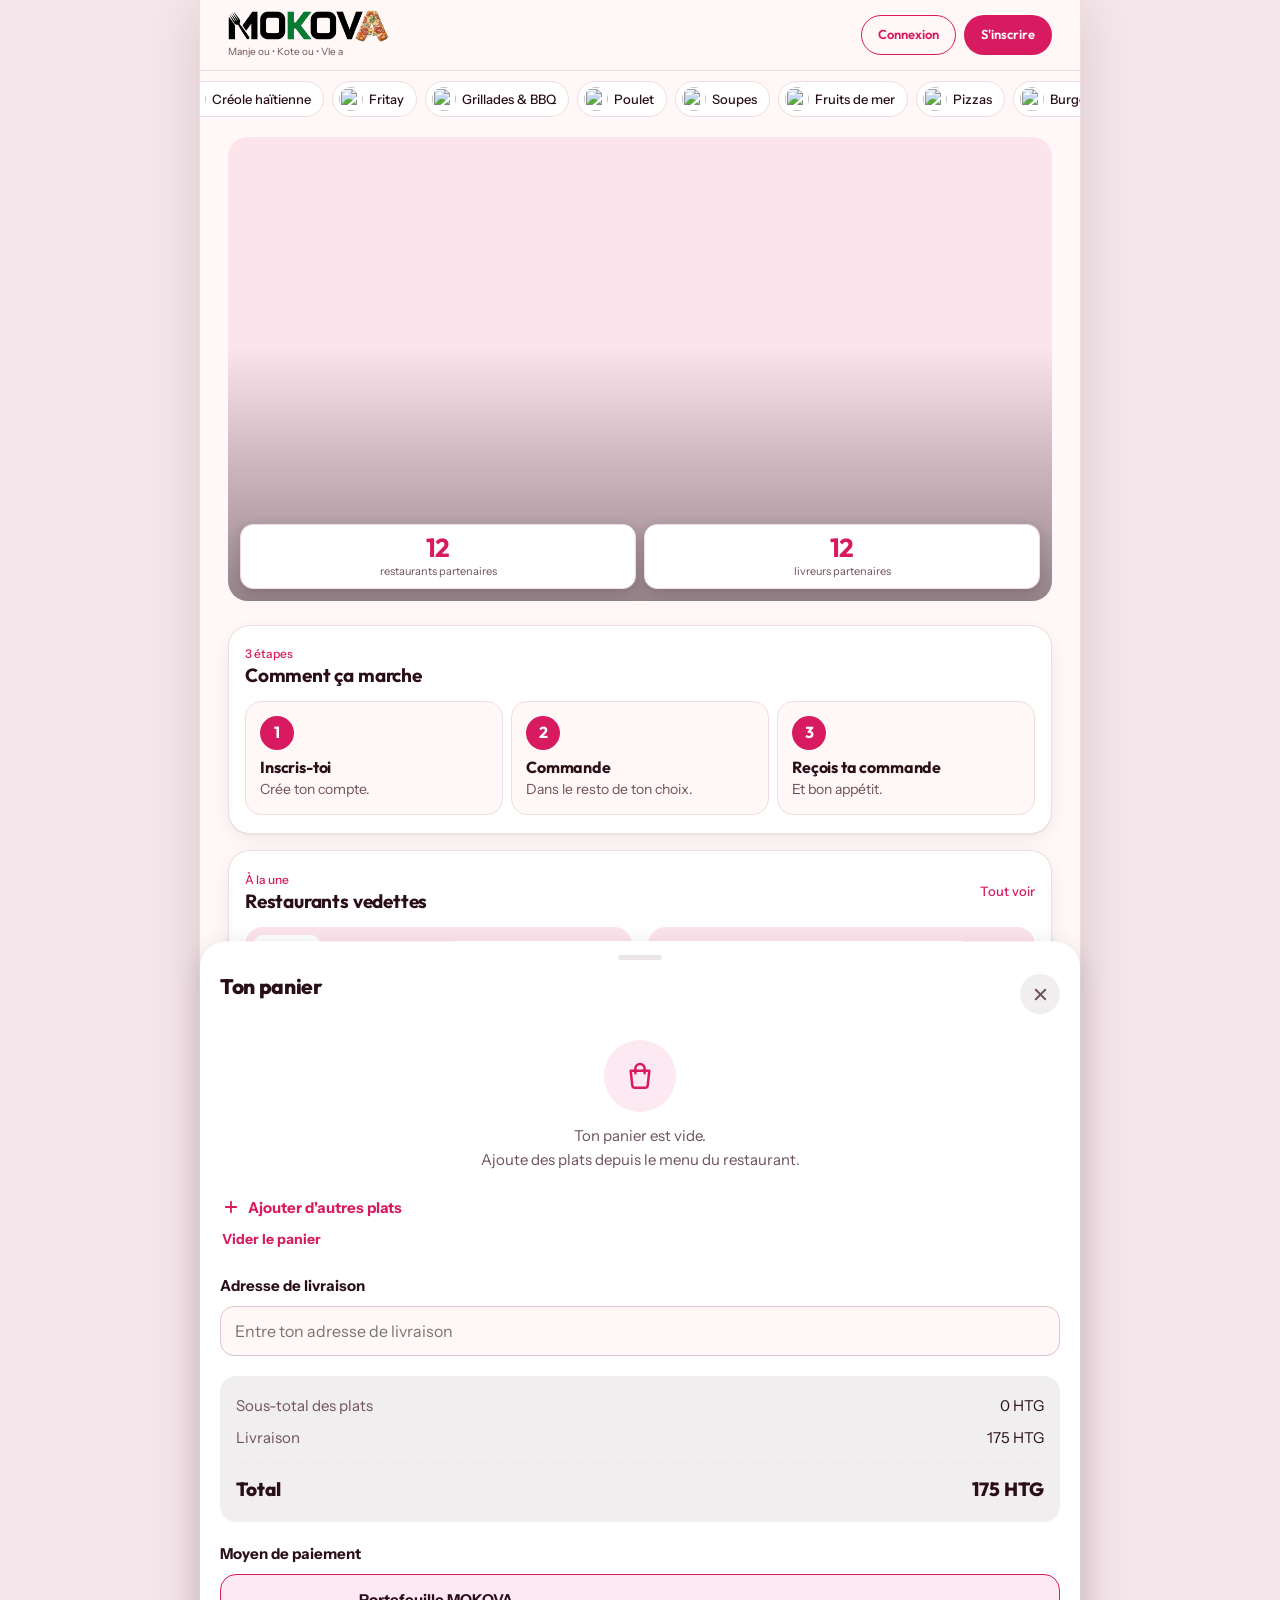
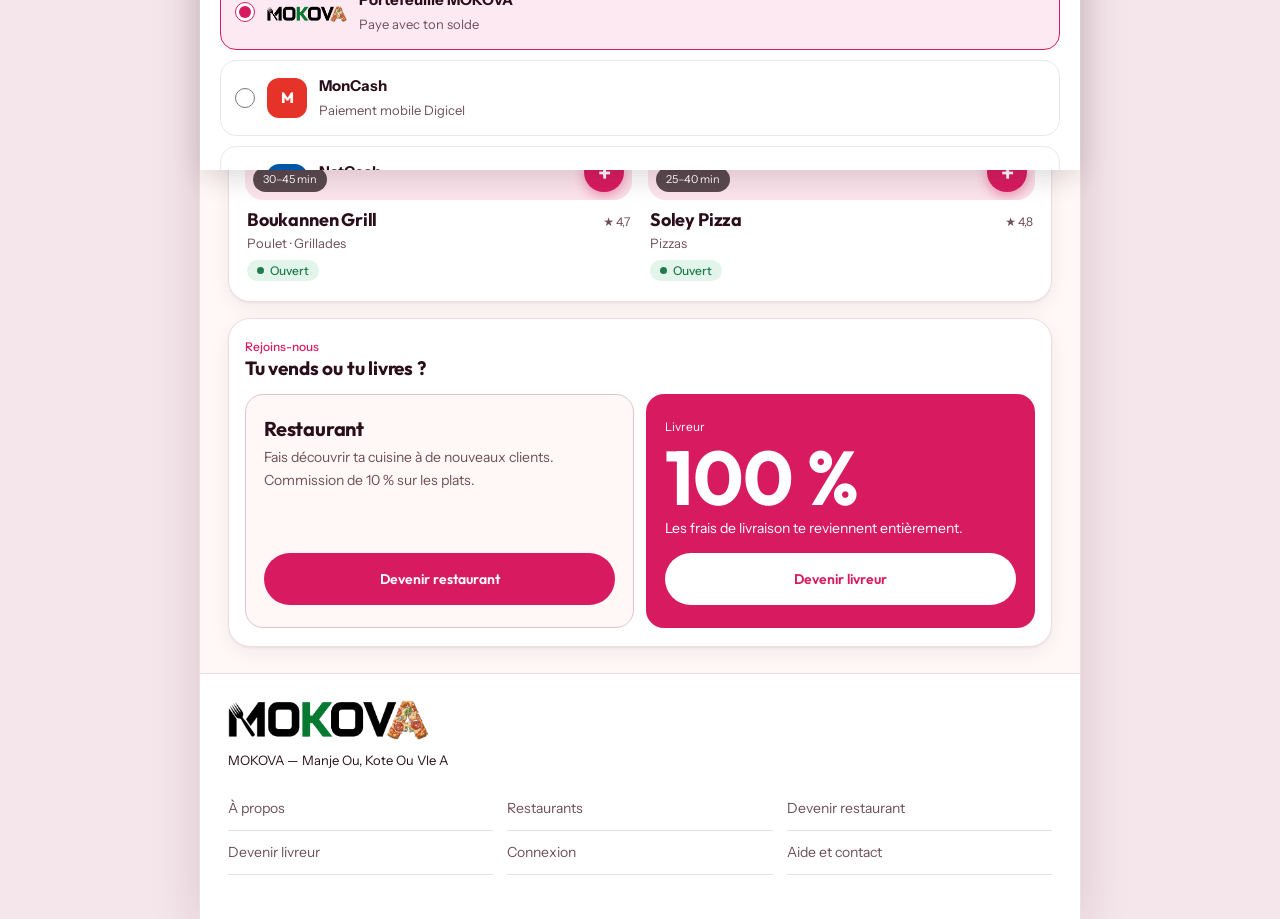
==== commit efb42cfa: "Rename index-56-2.html to index.html" ====
--- a/index.html
+++ b/index.html
@@ -477,6 +477,14 @@
 .ec-order-top{display:flex;align-items:center;gap:8px}
 .ec-order-num{font-family:'Outfit',sans-serif;font-weight:800;font-size:17px}
 .ec-status-pill{margin-left:auto;background:var(--espleafbg);color:var(--espleaf);font-weight:700;font-size:13px;padding:4px 11px;border-radius:999px}
+.ec-status-pill.wait{background:var(--espamberbg);color:var(--espamber)}
+.ec-status-pill.bad{background:var(--espredbg);color:var(--espred)}
+.ec-order-addr{color:var(--espink2);font-size:13.5px;margin-top:6px}
+.ec-orders-state{display:flex;flex-direction:column;align-items:flex-start;gap:10px}
+.ec-order-cancel{margin-top:14px}
+.er-order-addr{font-size:13px;color:var(--espink2);margin:6px 0 0}
+.er-order-sub{display:flex;justify-content:space-between;gap:10px;font-size:13px;color:var(--espink2);margin-top:6px}
+.er-order-actions button:disabled{opacity:.6;cursor:default}
 .ec-order-lines{margin:12px 0 4px}
 .ec-order-meta{color:var(--espink2);font-size:13.5px;margin-top:4px}
 .ec-steps{margin:18px 0 4px}
@@ -1556,6 +1564,7 @@
 <p class="ec-pay-note">Tu recevras une demande de paiement sur ce numéro pour confirmer.</p>
 </div>
 <div class="ec-warn" id="ec-walletWarn">Solde insuffisant : recharge ton portefeuille ou choisis MonCash / NatCash.</div>
+<div class="ec-warn" id="ec-orderErr" role="alert"></div>
 <button class="ec-cta-order" id="ec-btnOrder" type="button">Commander</button>
 </div>
 <div id="ec-sheetSuccess" class="ec-success" hidden>
@@ -1565,7 +1574,6 @@
 <h2>Commande envoyée !</h2>
 <p id="ec-successSub"></p>
 <div class="ec-recap" id="ec-successRecap"></div>
-<p style="margin-top:12px">Arrivée estimée : <strong id="ec-successEta"></strong></p>
 <button class="ec-btn-primary" id="ec-btnTrack" type="button">Suivre ma commande</button>
 <button class="ec-btn-ghost" id="ec-btnBackAfterOrder" type="button">Retour à l'accueil</button>
 </div>
@@ -2352,7 +2360,7 @@
   if(name==="resto"&&!ecCurrentRestoKey)name="accueil";
   ecTabs.forEach(function(t){t.setAttribute("aria-selected",(t.dataset.view===name||(name==="recharger"&&t.dataset.view==="profil")||(name==="resto"&&t.dataset.view==="accueil"))?"true":"false")});
   ["accueil","commandes","profil","recharger","resto"].forEach(function(v){var s=$("ec-"+v);if(s)s.classList.toggle("on",v===name)});
-  if(name==="commandes")ecRenderOrders();
+  if(name==="commandes"){ecRenderOrders();if(acct.uid)ecLoadOrders()}
   if(name==="accueil"&&acct&&acct.uid&&ecData.state!=="loading"&&(ecData.state==="error"||Date.now()-ecLastLoad>60000))ecLoadCatalog(ecData.state!=="error");
   window.scrollTo(0,0);
 }
@@ -2412,8 +2420,14 @@
 var ecDishReg={};
 var ecCurrentRestoKey=null;
 var ecPayMethod="wallet";
-var ecNextOrderNum=1;
-var ecOrders=[];
+var ecOrders=[],ecOrdersState="idle",ecOrdersSeq=0,ecOrdersErr="",ecOrdering=false,ecWalletPaid={},ecArmedCancel=null,ecArmTimer=null;
+function commandesCall(name){
+  var a=[].slice.call(arguments,1);
+  return Promise.resolve().then(function(){
+    if(!window.MOKOVA_COMMANDES)throw new Error("La connexion n'est pas prête. Recharge la page.");
+    return window.MOKOVA_COMMANDES[name].apply(null,a);
+  });
+}
 var ecPendingAdd=null;
 function ecEsc(s){return String(s).replace(/&/g,"&amp;").replace(/</g,"&lt;").replace(/>/g,"&gt;").replace(/"/g,"&quot;")}
 function ecMinusSvg(){return '<svg width="18" height="18" viewBox="0 0 24 24" fill="none" stroke="currentColor" stroke-width="2.6" stroke-linecap="round" aria-hidden="true"><path d="M5 12h14"/></svg>'}
@@ -2454,6 +2468,7 @@
 function ecDeliveryFee(){return 175}
 function ecCartTotal(){return ecCartSubtotal()+ecDeliveryFee()}
 function ecChangeQty(dishId,delta){
+  if(ecOrdering)return;
   var found=ecDishById(dishId);if(!found)return;
   if(delta>0&&ecCartCount()>0&&ecCart.restoKey!==found.restoKey){
     ecPendingAdd={dishId:dishId};
@@ -2516,10 +2531,10 @@
   $("ec-recapFee").textContent=fmt(fee);
   $("ec-recapTotal").textContent=fmt(tot);
   var btn=$("ec-btnOrder");
-  btn.textContent="Commander • "+fmt(tot);
+  btn.textContent=ecOrdering?"Envoi de ta commande…":"Commander • "+fmt(tot);
   var insufficient=ecPayMethod==="wallet"&&ecWalletBalance<tot;
   $("ec-walletWarn").classList.toggle("show",insufficient&&ecCartCount()>0);
-  btn.disabled=ecCartCount()===0||insufficient;
+  btn.disabled=ecOrdering||ecCartCount()===0||insufficient;
   ecRenderCartBar();
 }
 function ecOpenLayer(el){$("ec-overlay").classList.add("open");el.classList.add("open")}
@@ -2537,66 +2552,147 @@
 }
 function ecOpenCartSheet(){
   if(ecCartCount()===0)return;
+  ecOrderErr("");
   $("ec-sheetSuccess").hidden=true;
   $("ec-sheetMain").hidden=false;
   ecRenderCartItems();ecUpdateRecap();
   ecOpenLayer($("ec-cartSheet"));
   ecRenderCartBar();
 }
+function ecOrderErr(msg){var el=$("ec-orderErr");el.textContent=msg||"";el.classList.toggle("show",!!msg)}
+function ecN(x){return Number(x)||0}
+function espFmtDate(iso){
+  var d=new Date(iso);if(isNaN(d.getTime()))return "";
+  var t=d.toLocaleTimeString("fr-FR",{hour:"2-digit",minute:"2-digit"});
+  if(d.toDateString()===new Date().toDateString())return "Aujourd'hui, "+t;
+  return d.toLocaleDateString("fr-FR",{day:"numeric",month:"short"})+", "+t;
+}
+var EC_STATUS={en_attente:["En attente","wait"],acceptee:["Acceptée",""],en_preparation:["En préparation","wait"],prete:["Prête",""],en_livraison:["En livraison",""],livree:["Livrée",""],refusee:["Refusée","bad"],annulee:["Annulée","bad"]};
+var EC_ACTIVE={en_attente:1,acceptee:1,en_preparation:1,prete:1,en_livraison:1};
 function ecPlaceOrder(){
-  if(ecCartCount()===0)return;
-  var p=ecPartnerReg[ecCart.restoKey];
-  var lines=[];
-  for(var k in ecCart.items){
-    var f=ecDishById(k);if(!f)continue;
-    lines.push({name:f.dish.name,qty:ecCart.items[k],total:f.dish.price*ecCart.items[k]});
-  }
-  var order={num:ecNextOrderNum++,restoName:p?p.name:"",lines:lines,sub:ecCartSubtotal(),fee:ecDeliveryFee(),total:ecCartTotal(),pay:EC_PAY_LABELS[ecPayMethod],eta:p?p.time:"",address:$("ec-addressInput").value.trim()};
-  if(ecPayMethod==="wallet"){ecWalletBalance-=order.total;ecSyncWallet()}
-  ecOrders.unshift(order);
-  ecCart={restoKey:null,items:{}};
+  if(ecOrdering||ecCartCount()===0)return;
+  ecOrderErr("");
+  var restoKey=ecCart.restoKey,p=ecPartnerReg[restoKey];
+  var address=$("ec-addressInput").value.trim();
+  if(!address){ecOrderErr("Ajoute ton adresse de livraison pour commander.");return}
+  var lines=[],ids=Object.keys(ecCart.items);
+  ids.forEach(function(k){var f=ecDishById(k);if(f)lines.push({platId:k,nom:f.dish.name,prix:f.dish.price,quantite:ecCart.items[k]})});
+  if(!restoKey||!lines.length||lines.length!==ids.length){ecOrderErr("Certains plats de ton panier ne sont plus disponibles. Vide ton panier et recommence.");return}
+  var uid=acct.uid,payMethod=ecPayMethod,fee=ecDeliveryFee(),total=ecCartTotal();
+  ecOrdering=true;ecUpdateRecap();
+  commandesCall("creerCommande",{restaurantId:restoKey,adresse:address,lignes:lines}).then(function(res){
+    ecOrdering=false;
+    if(acct.uid!==uid)return;
+    var shown=(res.lignes&&res.lignes.length)?res.lignes:lines.map(function(l){return {nom:l.nom,prix:l.prix,quantite:l.quantite}});
+    var paidFee=res.frais!=null?ecN(res.frais):fee,paidTotal=res.total!=null?ecN(res.total):total;
+    if(payMethod==="wallet"){ecWalletBalance-=paidTotal;if(res.id)ecWalletPaid[res.id]=true;ecSyncWallet()}
+    ecCart={restoKey:null,items:{}};
+    var html="";
+    shown.forEach(function(l){html+='<div class="ec-recap-row"><span class="lbl">'+ecEsc(l.nom)+' × '+ecN(l.quantite)+'</span><span>'+fmt(ecN(l.prix)*ecN(l.quantite))+'</span></div>'});
+    html+='<div class="ec-recap-row"><span class="lbl">Livraison</span><span>'+fmt(paidFee)+'</span></div>';
+    html+='<div class="ec-recap-row"><span class="lbl">Paiement</span><span>'+ecEsc(EC_PAY_LABELS[payMethod])+'</span></div>';
+    html+='<div class="ec-recap-row total"><span class="lbl">Total payé</span><span>'+fmt(paidTotal)+'</span></div>';
+    $("ec-successRecap").innerHTML=html;
+    $("ec-successSub").textContent=(res.numero?"Commande #"+res.numero+" · ":"")+(p?p.name:"");
+    $("ec-sheetMain").hidden=true;
+    $("ec-sheetSuccess").hidden=false;
+    ecRefreshCartUI();
+    ecLoadOrders();
+    $("ec-cartSheet").scrollTop=0;
+  },function(e){
+    ecOrdering=false;
+    if(acct.uid!==uid)return;
+    ecOrderErr(ecErrMsg(e,"Ta commande n'a pas pu être enregistrée. Ton panier est conservé, réessaie."));
+    ecUpdateRecap();
+  });
+}
+function ecStepsHtml(st){
+  var at={en_attente:0,acceptee:1,en_preparation:1,prete:1,en_livraison:2,livree:3}[st];
+  if(at===undefined)return "";
+  var steps=[
+    st==="en_attente"?["Commande envoyée","En attente de la réponse du restaurant"]:["Commande reçue","Le restaurant a bien reçu ta commande"],
+    st==="prete"?["Prête","Ta commande attend le livreur"]:["En préparation","Le restaurant prépare tes plats"],
+    ["En route","Le livreur arrive avec ta commande"],
+    ["Livrée","Bon appétit !"]
+  ];
   var html="";
-  lines.forEach(function(l){html+='<div class="ec-recap-row"><span class="lbl">'+ecEsc(l.name)+' × '+l.qty+'</span><span>'+fmt(l.total)+'</span></div>'});
-  html+='<div class="ec-recap-row"><span class="lbl">Livraison</span><span>'+fmt(order.fee)+'</span></div>';
-  html+='<div class="ec-recap-row"><span class="lbl">Paiement</span><span>'+ecEsc(order.pay)+'</span></div>';
-  html+='<div class="ec-recap-row total"><span class="lbl">Total payé</span><span>'+fmt(order.total)+'</span></div>';
-  $("ec-successRecap").innerHTML=html;
-  $("ec-successSub").textContent="Commande #"+order.num+" · "+order.restoName;
-  $("ec-successEta").textContent=order.eta;
-  $("ec-sheetMain").hidden=true;
-  $("ec-sheetSuccess").hidden=false;
-  ecRenderOrders();
-  ecRefreshCartUI();
-  $("ec-cartSheet").scrollTop=0;
+  steps.forEach(function(s,i){
+    var cls=(i<at||st==="livree")?"done":(i===at?"now":"todo");
+    html+='<div class="ec-step '+cls+'"><span class="ec-dotc"><svg width="13" height="13" viewBox="0 0 24 24" fill="none" stroke="currentColor" stroke-width="3.2" stroke-linecap="round" stroke-linejoin="round" aria-hidden="true"><path d="m4.5 12.5 5 5 10-11"/></svg></span><span><span class="ec-step-name">'+s[0]+'</span><br><span class="ec-step-sub">'+s[1]+'</span></span></div>';
+  });
+  return '<div class="ec-steps">'+html+'</div>';
 }
 function ecRenderOrders(){
   var list=$("ec-ordersList"),empty=$("ec-ordersEmpty"),badge=$("ec-navBadge");
-  if(!ecOrders.length){empty.hidden=false;list.innerHTML="";badge.classList.remove("show");return}
+  var active=ecOrders.filter(function(o){return EC_ACTIVE[o.statut]}).length;
+  badge.textContent=active;badge.classList.toggle("show",active>0);
+  if(!ecOrders.length){
+    if(ecOrdersState==="loading"){empty.hidden=true;list.innerHTML='<p class="esp-empty">Chargement de tes commandes…</p>';return}
+    if(ecOrdersState==="error"){empty.hidden=true;list.innerHTML='<div class="ec-orders-state"><p class="esp-empty">'+ecEsc(ecOrdersErr)+'</p><button class="ec-btn-rose" type="button" data-retry="1">Réessayer</button></div>';return}
+    empty.hidden=false;list.innerHTML="";return;
+  }
   empty.hidden=true;
-  badge.textContent=ecOrders.length;badge.classList.add("show");
   var html="";
   ecOrders.forEach(function(o){
+    var s=EC_STATUS[o.statut]||[ecEsc(o.statut||""),""];
+    var rp=ecPartnerReg[o.restaurantId];
     var lines="";
-    o.lines.forEach(function(l){lines+='<div class="ec-recap-row"><span class="lbl">'+ecEsc(l.name)+' × '+l.qty+'</span><span>'+fmt(l.total)+'</span></div>'});
-    var steps=[
-      {n:"Commande reçue",s:"Le restaurant a bien reçu ta commande",cls:"done"},
-      {n:"En préparation",s:"Le restaurant prépare tes plats",cls:"now"},
-      {n:"En route",s:"Le livreur arrive avec ta commande",cls:"todo"},
-      {n:"Livrée",s:"Bon appétit !",cls:"todo"}
-    ];
-    var stepsHtml="";
-    steps.forEach(function(st){
-      stepsHtml+='<div class="ec-step '+st.cls+'"><span class="ec-dotc"><svg width="13" height="13" viewBox="0 0 24 24" fill="none" stroke="currentColor" stroke-width="3.2" stroke-linecap="round" stroke-linejoin="round" aria-hidden="true"><path d="m4.5 12.5 5 5 10-11"/></svg></span><span><span class="ec-step-name">'+st.n+'</span><br><span class="ec-step-sub">'+st.s+'</span></span></div>';
-    });
-    html+='<div class="ec-order-card"><div class="ec-order-top"><span class="ec-order-num">Commande #'+o.num+'</span><span class="ec-status-pill">En cours</span></div>'
-      +'<div class="ec-order-meta">'+ecEsc(o.restoName)+' · Arrivée estimée : '+ecEsc(o.eta)+'</div>'
+    o.lignes.forEach(function(l){lines+='<div class="ec-recap-row"><span class="lbl">'+ecEsc(l.nom)+' × '+ecN(l.quantite)+'</span><span>'+fmt(ecN(l.prix)*ecN(l.quantite))+'</span></div>'});
+    html+='<div class="ec-order-card"><div class="ec-order-top"><span class="ec-order-num">Commande #'+ecEsc(o.numero)+'</span><span class="ec-status-pill'+(s[1]?' '+s[1]:'')+'">'+s[0]+'</span></div>'
+      +'<div class="ec-order-meta">'+ecEsc(o.restoNom||(rp?rp.name:"")||"Restaurant")+' · '+ecEsc(espFmtDate(o.creeLe))+'</div>'
+      +'<div class="ec-order-addr">Livraison : '+ecEsc(o.adresse||"")+'</div>'
       +'<div class="ec-order-lines">'+lines
-      +'<div class="ec-recap-row"><span class="lbl">Livraison</span><span>'+fmt(o.fee)+'</span></div>'
-      +'<div class="ec-recap-row total" style="font-size:17px"><span class="lbl">Total</span><span>'+fmt(o.total)+'</span></div></div>'
-      +'<div class="ec-steps">'+stepsHtml+'</div></div>';
+      +'<div class="ec-recap-row"><span class="lbl">Livraison</span><span>'+fmt(ecN(o.frais))+'</span></div>'
+      +'<div class="ec-recap-row total" style="font-size:17px"><span class="lbl">Total</span><span>'+fmt(ecN(o.total))+'</span></div></div>'
+      +ecStepsHtml(o.statut)
+      +(o.statut==="en_attente"?'<div class="ec-order-cancel er-order-actions"><button class="esp-btn-refuse" type="button" data-cancel="'+ecEsc(o.id)+'">Annuler la commande</button></div>':'')
+      +'</div>';
   });
   list.innerHTML=html;
 }
+function ecLoadOrders(){
+  var uid=acct.uid;if(!uid)return;
+  var seq=++ecOrdersSeq;
+  if(!ecOrders.length){ecOrdersState="loading";ecRenderOrders()}
+  commandesCall("listerMesCommandesClient").then(function(list){
+    if(seq!==ecOrdersSeq)return;
+    ecOrders=list;ecOrdersState="ok";ecRenderOrders();
+  },function(e){
+    if(seq!==ecOrdersSeq)return;
+    console.warn("[MOKOVA COMMANDES]",e);
+    ecOrdersErr=ecErrMsg(e,"Impossible de charger tes commandes.");
+    if(ecOrders.length){ecOrdersState="ok";espToast(ecOrdersErr)}else ecOrdersState="error";
+    ecRenderOrders();
+  });
+}
+$("ec-ordersList").addEventListener("click",function(e){
+  if(e.target.closest("button[data-retry]")){ecLoadOrders();return}
+  var btn=e.target.closest("button[data-cancel]");if(!btn)return;
+  var id=btn.getAttribute("data-cancel");
+  if(ecArmedCancel!==id){
+    ecArmedCancel=id;btn.textContent="Confirmer l'annulation";
+    clearTimeout(ecArmTimer);
+    ecArmTimer=setTimeout(function(){ecArmedCancel=null;if(btn.isConnected)btn.textContent="Annuler la commande"},4000);
+    return;
+  }
+  clearTimeout(ecArmTimer);ecArmedCancel=null;
+  btn.disabled=true;btn.textContent="Annulation…";
+  var uid=acct.uid;
+  commandesCall("annulerCommandeClient",id).then(function(){
+    if(acct.uid!==uid)return;
+    var o=ecOrders.filter(function(x){return x.id===id})[0];
+    if(o){
+      o.statut="annulee";
+      if(ecWalletPaid[id]){ecWalletBalance+=ecN(o.total);delete ecWalletPaid[id];ecSyncWallet();ecUpdateRecap()}
+      espToast("Commande #"+o.numero+" annulée.");
+    }
+    ecRenderOrders();
+  },function(err){
+    if(acct.uid!==uid)return;
+    espToast(ecErrMsg(err,"Impossible d'annuler la commande."));
+    if(err&&err.refresh)ecLoadOrders();else ecRenderOrders();
+  });
+});
 ecPartnerList.addEventListener("click",function(e){
   var card=e.target.closest(".ec-partner");
   if(!card||!card.dataset.key)return;
@@ -2607,7 +2703,7 @@
 $("ec-btnCloseSheet").addEventListener("click",ecCloseLayers);
 $("ec-overlay").addEventListener("click",ecCloseLayers);
 $("ec-btnAddMore").addEventListener("click",function(){ecCloseLayers();if(ecCart.restoKey)ecOpenResto(ecCart.restoKey)});
-$("ec-btnClearCart").addEventListener("click",function(){ecCart={restoKey:null,items:{}};ecRefreshCartUI();espToast("Panier vidé")});
+$("ec-btnClearCart").addEventListener("click",function(){if(ecOrdering)return;ecCart={restoKey:null,items:{}};ecRefreshCartUI();espToast("Panier vidé")});
 $("ec-btnOrder").addEventListener("click",ecPlaceOrder);
 $("ec-btnTrack").addEventListener("click",function(){ecCloseLayers();location.hash="#espace-client-commandes"});
 $("ec-btnBackAfterOrder").addEventListener("click",function(){ecCloseLayers();location.hash="#espace-client"});
@@ -2637,6 +2733,7 @@
 function erShow(name){
   erTabs.forEach(function(t){t.setAttribute("aria-selected",t.dataset.view===name?"true":"false")});
   ["accueil","commandes","menu","profil"].forEach(function(v){var s=$("er-"+v);if(s)s.classList.toggle("on",v===name)});
+  if(erOrdersOn&&(name==="commandes"||name==="accueil"))erLoadOrders(true);
   window.scrollTo(0,0);
 }
 window.espRestoShow=erShow;
@@ -2653,52 +2750,73 @@
   espToast(erIsOpen?"Restaurant ouvert : tu reçois des commandes.":"Restaurant fermé : plus de nouvelles commandes.");
   aSaveFlag("restaurants",acct.erOpenCol,erIsOpen,function(){erIsOpen=!erIsOpen;erApplyOpen()});
 });
-var erOrders=[];
+var erOrders=[],erOrdersState="idle",erOrdersSeq=0,erOrdersErr="",erOrdersOn=false,erPending={};
 var erStats={today:0,done:0,revenue:0};
-function erOrderTotal(o){return o.items.reduce(function(s,it){return s+it[1]},0)}
+var ER_GROUP={en_attente:"new",acceptee:"prep",en_preparation:"prep",prete:"ready"};
+var ER_DONE={prete:1,en_livraison:1,livree:1};
+function erMapOrder(c){
+  return {id:c.id,numero:c.numero,client:c.clientNom||"Client",statut:c.statut,status:ER_GROUP[c.statut]||"",time:espFmtDate(c.creeLe),creeLe:c.creeLe,address:c.adresse||"",fee:ecN(c.frais),sub:ecN(c.sousTotal),total:ecN(c.total),
+    items:c.lignes.map(function(l){return [l.nom+" × "+ecN(l.quantite),ecN(l.prix)*ecN(l.quantite)]})};
+}
+function erUpdateStats(){
+  var today=new Date().toDateString(),s={today:0,done:0,revenue:0};
+  erOrders.forEach(function(o){
+    if(new Date(o.creeLe).toDateString()!==today||o.statut==="refusee"||o.statut==="annulee")return;
+    s.today+=1;
+    if(ER_DONE[o.statut]){s.done+=1;s.revenue+=o.sub}
+  });
+  erStats=s;
+}
 var erGroupsEl=$("er-ordersGroups"),erHomeEl=$("er-homeOngoing");
 function erGroupBlock(title,tagClass,tagLabel,list,emptyText,actionsHtml){
   var html='<h2 class="esp-group">'+title+' <span class="count">'+list.length+'</span></h2>';
   if(!list.length){html+='<p class="esp-empty">'+emptyText+'</p>';return html}
   list.forEach(function(o){
     html+='<article class="er-order-card">'+
-    '<div class="er-order-head"><span class="num">#'+o.id+'</span>'+
-    '<span class="client">'+o.client+'</span>'+
+    '<div class="er-order-head"><span class="num">#'+ecEsc(o.numero)+'</span>'+
+    '<span class="client">'+ecEsc(o.client)+'</span>'+
     '<span class="esp-tag '+tagClass+'">'+tagLabel+'</span>'+
-    '<span class="time">'+o.time+'</span></div>'+
+    '<span class="time">'+ecEsc(o.time)+'</span></div>'+
     '<ul class="er-order-items">';
-    o.items.forEach(function(it){html+='<li><span>'+it[0]+'</span><span>'+fmt(it[1])+'</span></li>'});
+    o.items.forEach(function(it){html+='<li><span>'+ecEsc(it[0])+'</span><span>'+fmt(it[1])+'</span></li>'});
     html+='</ul>'+
-    '<div class="er-order-total"><span>Total</span><span>'+fmt(erOrderTotal(o))+'</span></div>'+
+    '<p class="er-order-addr">Livraison : '+ecEsc(o.address)+'</p>'+
+    '<div class="er-order-sub"><span>Livraison</span><span>'+fmt(o.fee)+'</span></div>'+
+    '<div class="er-order-total"><span>Total</span><span>'+fmt(o.total)+'</span></div>'+
     actionsHtml(o)+'</article>';
   });
   return html;
 }
 function erRender(){
+  erUpdateStats();
   var news=erOrders.filter(function(o){return o.status==="new"});
   var preps=erOrders.filter(function(o){return o.status==="prep"});
   var readys=erOrders.filter(function(o){return o.status==="ready"});
-  erGroupsEl.innerHTML=
+  var retry='<div class="ec-orders-state"><p class="esp-empty">'+ecEsc(erOrdersErr)+'</p><button class="ec-btn-rose" type="button" data-retry="1">Réessayer</button></div>';
+  if(!erOrders.length&&erOrdersState==="loading"){erGroupsEl.innerHTML='<p class="esp-empty">Chargement des commandes…</p>'}
+  else if(!erOrders.length&&erOrdersState==="error"){erGroupsEl.innerHTML=retry}
+  else erGroupsEl.innerHTML=
   erGroupBlock("Nouvelles","esp-tag-new","Nouvelle",news,"Aucune nouvelle commande pour le moment.",function(o){
     return '<div class="er-order-actions">'+
-    '<button class="esp-btn-refuse" type="button" data-action="refuse" data-id="'+o.id+'">Refuser</button>'+
-    '<button class="esp-btn-accept" type="button" data-action="accept" data-id="'+o.id+'">Accepter</button></div>';
+    '<button class="esp-btn-refuse" type="button" data-action="refuse" data-id="'+ecEsc(o.id)+'">Refuser</button>'+
+    '<button class="esp-btn-accept" type="button" data-action="accept" data-id="'+ecEsc(o.id)+'">Accepter</button></div>';
   })+
   erGroupBlock("En préparation","esp-tag-prep","En préparation",preps,"Rien en préparation pour le moment.",function(o){
     return '<div class="er-order-actions">'+
-    '<button class="esp-btn-ready" type="button" data-action="ready" data-id="'+o.id+'">Marquer comme prête</button></div>';
+    '<button class="esp-btn-ready" type="button" data-action="ready" data-id="'+ecEsc(o.id)+'">Marquer comme prête</button></div>';
   })+
   erGroupBlock("Prêtes","esp-tag-ready","Prête",readys,"Aucune commande prête pour le moment.",function(){
     return '<p class="er-order-note">En attente du livreur.</p>';
   });
   var ongoing=preps.concat(readys);
-  if(!ongoing.length){erHomeEl.innerHTML='<p class="esp-empty">Aucune commande en cours.</p>'}
-  else{
+  if(!ongoing.length){
+    erHomeEl.innerHTML=(!erOrders.length&&erOrdersState==="loading")?'<p class="esp-empty">Chargement des commandes…</p>':((!erOrders.length&&erOrdersState==="error")?'<p class="esp-empty">'+ecEsc(erOrdersErr)+'</p>':'<p class="esp-empty">Aucune commande en cours.</p>');
+  }else{
     erHomeEl.innerHTML=ongoing.map(function(o){
       var tag=o.status==="prep"?'<span class="esp-tag esp-tag-prep">En préparation</span>':'<span class="esp-tag esp-tag-ready">Prête</span>';
-      return '<div class="er-mini-order"><div class="mo-main"><strong>#'+o.id+' — '+o.client+'</strong>'+
-      '<span>'+o.items.map(function(it){return it[0]}).join(", ")+'</span></div>'+
-      tag+'<span class="mo-total">'+fmt(erOrderTotal(o))+'</span></div>';
+      return '<div class="er-mini-order"><div class="mo-main"><strong>#'+ecEsc(o.numero)+' — '+ecEsc(o.client)+'</strong>'+
+      '<span>'+ecEsc(o.items.map(function(it){return it[0]}).join(", "))+'</span></div>'+
+      tag+'<span class="mo-total">'+fmt(o.total)+'</span></div>';
     }).join("");
   }
   var badge=$("er-navBadge");
@@ -2710,16 +2828,50 @@
   $("er-statDone").textContent=erStats.done;
   $("er-statRevenue").textContent=fmt(erStats.revenue);
 }
+function erLoadOrders(silent){
+  if(!erOrdersOn||!acct.uid)return;
+  var seq=++erOrdersSeq;
+  if(!erOrders.length){erOrdersState="loading";erRender()}
+  commandesCall("listerCommandesResto").then(function(list){
+    if(seq!==erOrdersSeq)return;
+    erOrders=list.map(erMapOrder);erOrdersState="ok";erRender();
+  },function(e){
+    if(seq!==erOrdersSeq)return;
+    console.warn("[MOKOVA COMMANDES]",e);
+    erOrdersErr=ecErrMsg(e,"Impossible de charger les commandes.");
+    if(erOrders.length){erOrdersState="ok";if(!silent)espToast(erOrdersErr)}else erOrdersState="error";
+    erRender();
+  });
+}
+var ER_TOAST={accept:"acceptée, en préparation.",refuse:"refusée.",ready:"prête, en attente du livreur."};
+var ER_TARGET={accept:"en_preparation",refuse:"refusee",ready:"prete"};
 erGroupsEl.addEventListener("click",function(e){
+  if(e.target.closest("button[data-retry]")){erLoadOrders();return}
   var btn=e.target.closest("button[data-action]");
   if(!btn)return;
-  var o=erOrders.filter(function(x){return x.id===btn.dataset.id})[0];
-  if(!o)return;
-  if(btn.dataset.action==="accept"){o.status="prep";espToast("Commande #"+o.id+" acceptée, en préparation.")}
-  else if(btn.dataset.action==="refuse"){erOrders=erOrders.filter(function(x){return x.id!==o.id});espToast("Commande #"+o.id+" refusée.")}
-  else if(btn.dataset.action==="ready"){o.status="ready";erStats.done+=1;espToast("Commande #"+o.id+" prête, le livreur est prévenu.")}
-  erRender();
+  var id=btn.dataset.id,action=btn.dataset.action,target=ER_TARGET[action];
+  var o=erOrders.filter(function(x){return x.id===id})[0];
+  if(!o||!target||erPending[id])return;
+  var uid=acct.uid;
+  erPending[id]=true;
+  [].forEach.call(btn.parentNode.querySelectorAll("button"),function(b){b.disabled=true});
+  commandesCall("changerStatutCommandeResto",id,target).then(function(){
+    delete erPending[id];
+    if(acct.uid!==uid)return;
+    var cur=erOrders.filter(function(x){return x.id===id})[0];
+    if(cur){cur.statut=target;cur.status=ER_GROUP[target]||"";espToast("Commande #"+cur.numero+" "+ER_TOAST[action])}
+    erRender();
+  },function(err){
+    delete erPending[id];
+    if(acct.uid!==uid)return;
+    espToast(ecErrMsg(err,"Le changement n'a pas pu être enregistré. Réessaie."));
+    if(err&&err.refresh)erLoadOrders(true);else erRender();
+  });
 });
+setInterval(function(){
+  var v=$("vue-espace-restaurant");
+  if(erOrdersOn&&acct.uid&&!document.hidden&&v&&!v.hidden&&!Object.keys(erPending).length)erLoadOrders(true);
+},30000);
 var erDishes=[],erDishesState="idle",erLoadSeq=0,erEditId=null,erNewDishFile=null,erArmedDel=null,erArmTimer=null;
 var erDishList=$("er-dishList");
 function erMapDish(d){return {id:d.id,name:d.nom,cat:d.categorie,price:d.prix_htg,img:d.photo_url||"",on:d.disponible!==false}}
@@ -3130,6 +3282,7 @@
   $("ec-addressInput").value=list[0]||"";
   ecWalletBalance=aWallet(r);ecSyncWallet();
   ecLoadCatalog();
+  ecLoadOrders();
 }
 function aResto(a){
   var p=a.profile||{},r=a.row||{};
@@ -3147,6 +3300,7 @@
   erIsOpen=ok?aIsOn(r[ok]):false;erApplyOpen();
   erWalletBalance=aWallet(r);erSyncWallet();
   erLoadDishes();
+  erOrdersOn=true;erLoadOrders();
 }
 function aLivreur(a){
   var p=a.profile||{},r=a.row||{};
@@ -3169,12 +3323,12 @@
 window.espResetAccount=function(){
   acct.uid=null;acct.erOpenCol=null;acct.elAvailCol=null;
   ecWalletBalance=0;ecSyncWallet();
-  ecCart={restoKey:null,items:{}};ecOrders=[];ecCurrentRestoKey=null;ecResetCatalog();
+  ecCart={restoKey:null,items:{}};ecOrders=[];ecOrdersState="idle";ecOrdersSeq++;ecOrdersErr="";ecWalletPaid={};ecArmedCancel=null;ecCurrentRestoKey=null;ecResetCatalog();
   ["ec-infoName","ec-infoName2","ec-infoMail","ec-infoWa","ec-infoAddr","er-infoResto","er-infoResp","er-infoMail","er-infoWa","er-infoAdr","er-infoCuisine","er-infoStatus","el-infoName","el-infoWa","el-infoMail","el-infoVeh","el-infoStatus","el-vehTitle","ec-avatarLetter"].forEach(function(id){$(id).textContent=""});
   $("ec-addressInput").value="";
   aFillDl($("er-hoursList"),[],"");aFillDl($("el-hoursList"),[],"");
   $("el-plateBox").style.display="none";$("el-plateImg").removeAttribute("src");
-  erIsOpen=false;erApplyOpen();erOrders=[];erDishes=[];erDishesState="idle";erLoadSeq++;erCloseDishPanel();erStats={today:0,done:0,revenue:0};erWalletBalance=0;erSyncWallet();erRender();erRenderDishes();
+  erIsOpen=false;erApplyOpen();erOrders=[];erOrdersState="idle";erOrdersSeq++;erOrdersErr="";erOrdersOn=false;erPending={};erDishes=[];erDishesState="idle";erLoadSeq++;erCloseDishPanel();erStats={today:0,done:0,revenue:0};erWalletBalance=0;erSyncWallet();erRender();erRenderDishes();
   elAvailable=false;elApplyAvail();elRides=[];elStats={delivered:0,gainsToday:0,wallet:0};elRender();
   ecRenderOrders();ecRefreshCartUI();
   if(window.espSyncWho)window.espSyncWho();
@@ -4135,6 +4289,145 @@
   return { success: true, message: "Plat supprimé." };
 }
 
+// ======================================================
+// COMMANDES (tables commandes + commande_plats)
+// ======================================================
+const MSG_COMMANDE_ECHEC = "Ta commande n'a pas pu être enregistrée. Ton panier est conservé, réessaie dans un instant.";
+const COMMANDE_CHAMPS = "id, client_id, restaurant_id, numero, statut, sous_total_htg, frais_livraison_htg, total_htg, adresse_livraison, cree_le";
+const TRANSITIONS_RESTO = { en_preparation: ["en_attente", "acceptee"], refusee: ["en_attente"], prete: ["en_preparation", "acceptee"] };
+
+function commandeError(message, error = null, refresh = false) {
+  console.error("[MOKOVA COMMANDES]", message, error);
+  const err = new Error(message);
+  err.fr = true;
+  err.refresh = refresh;
+  throw err;
+}
+async function sousGarde(message, tache) {
+  try { return await tache(); }
+  catch (e) { if (e && e.fr) throw e; commandeError(message, e); }
+}
+async function chargerLignesCommandes(ids) {
+  const parCommande = {};
+  for (let i = 0; i < ids.length; i += 100) {
+    const { data, error } = await supabase.from("commande_plats").select("commande_id, nom_plat, prix_htg, quantite").in("commande_id", ids.slice(i, i + 100));
+    if (error) commandeError("Impossible de charger les plats des commandes.", error);
+    (data || []).forEach(l => { (parCommande[l.commande_id] = parCommande[l.commande_id] || []).push({ nom: l.nom_plat, prix: l.prix_htg, quantite: l.quantite }); });
+  }
+  return parCommande;
+}
+async function chargerNoms(table, colCle, colNom, ids) {
+  const noms = {};
+  const uniques = [...new Set(ids)];
+  if (!uniques.length) return noms;
+  try {
+    const { data, error } = await supabase.from(table).select(`${colCle}, ${colNom}`).in(colCle, uniques);
+    if (error) throw error;
+    (data || []).forEach(r => { if (r[colNom]) noms[r[colCle]] = r[colNom]; });
+  } catch (e) { console.warn("[MOKOVA COMMANDES] Noms non lus :", e); }
+  return noms;
+}
+function mapCommande(c, lignes) {
+  return { id: c.id, numero: c.numero, statut: c.statut, clientId: c.client_id, restaurantId: c.restaurant_id, sousTotal: c.sous_total_htg, frais: c.frais_livraison_htg, total: c.total_htg, adresse: c.adresse_livraison, creeLe: c.cree_le, lignes: lignes || [] };
+}
+
+// 1. CLIENT : ENREGISTRER UNE COMMANDE (la base copie les plats, calcule frais, total et commission)
+export async function creerCommande({ restaurantId, adresse, lignes }) {
+  const user = await getClientUser();
+  return sousGarde(MSG_COMMANDE_ECHEC, async () => {
+    const adr = String(adresse || "").trim();
+    if (!restaurantId) commandeError("Restaurant introuvable pour cette commande.");
+    if (!adr) commandeError("Ajoute ton adresse de livraison pour commander.");
+    if (!Array.isArray(lignes) || !lignes.length) commandeError("Ton panier est vide.");
+    const plats = lignes.map(l => {
+      const quantite = Number(l.quantite);
+      if (!l.platId || !Number.isSafeInteger(quantite) || quantite < 1) commandeError("Un plat de ton panier n'est plus valide. Vérifie ton panier.");
+      return { plat_id: l.platId, quantite };
+    });
+    const { data, error } = await supabase.rpc("creer_commande", { p_restaurant_id: restaurantId, p_adresse_livraison: adr, p_plats: plats });
+    if (error) commandeError(MSG_COMMANDE_ECHEC, error);
+    // À partir d'ici la commande existe : une lecture qui échoue ne doit pas la faire passer pour un échec.
+    const ligne = Array.isArray(data) ? data[0] : data;
+    let id = null, numero = null;
+    if (ligne && typeof ligne === "object") { id = ligne.id || null; numero = ligne.numero == null ? null : ligne.numero; }
+    else if (typeof ligne === "string") id = ligne;
+    let detail = null;
+    try {
+      let requete = supabase.from("commandes").select(COMMANDE_CHAMPS).eq("client_id", user.id);
+      requete = id ? requete.eq("id", id) : requete.order("cree_le", { ascending: false });
+      const { data: rows, error: lectureError } = await requete.limit(1);
+      if (lectureError) throw lectureError;
+      if (rows && rows[0]) {
+        const lignesDb = await chargerLignesCommandes([rows[0].id]);
+        detail = mapCommande(rows[0], lignesDb[rows[0].id]);
+      }
+    } catch (e) { console.warn("[MOKOVA COMMANDES] Détail de la commande non lu :", e); }
+    return {
+      id: id || (detail ? detail.id : null),
+      numero: numero != null ? numero : (detail ? detail.numero : null),
+      total: detail ? detail.total : null,
+      frais: detail ? detail.frais : null,
+      lignes: detail ? detail.lignes : null
+    };
+  });
+}
+
+// 2. CLIENT : LISTER MES COMMANDES
+export async function listerMesCommandesClient() {
+  const user = await getClientUser();
+  return sousGarde("Impossible de charger tes commandes.", async () => {
+    const { data, error } = await supabase.from("commandes").select(COMMANDE_CHAMPS).eq("client_id", user.id).order("cree_le", { ascending: false }).limit(200);
+    if (error) commandeError("Impossible de charger tes commandes.", error);
+    const rows = data || [];
+    const [lignes, restos] = await Promise.all([chargerLignesCommandes(rows.map(r => r.id)), chargerNoms("restaurants", "user_id", "nom_restaurant", rows.map(r => r.restaurant_id))]);
+    return rows.map(r => ({ ...mapCommande(r, lignes[r.id]), restoNom: restos[r.restaurant_id] || "" }));
+  });
+}
+
+// 3. CLIENT : ANNULER (seulement tant que la commande est en attente)
+export async function annulerCommandeClient(commandeId) {
+  const user = await getClientUser();
+  return sousGarde("Impossible d'annuler la commande. Réessaie dans un instant.", async () => {
+    const { data, error } = await supabase.from("commandes").update({ statut: "annulee" }).eq("id", commandeId).eq("client_id", user.id).eq("statut", "en_attente").select("id");
+    if (error) commandeError("Impossible d'annuler la commande. Réessaie dans un instant.", error);
+    if (!data || !data.length) commandeError("Cette commande ne peut plus être annulée.", null, true);
+    return true;
+  });
+}
+
+// 4. RESTAURANT : LISTER LES COMMANDES DE MON RESTAURANT
+export async function listerCommandesResto() {
+  const user = await getRestaurantUser();
+  return sousGarde("Impossible de charger les commandes.", async () => {
+    const { data, error } = await supabase.from("commandes").select(COMMANDE_CHAMPS).eq("restaurant_id", user.id).order("cree_le", { ascending: false }).limit(200);
+    if (error) commandeError("Impossible de charger les commandes.", error);
+    const rows = data || [];
+    const [lignes, clients] = await Promise.all([chargerLignesCommandes(rows.map(r => r.id)), chargerNoms("profiles", "id", "nom_complet", rows.map(r => r.client_id))]);
+    return rows.map(r => ({ ...mapCommande(r, lignes[r.id]), clientNom: clients[r.client_id] || "" }));
+  });
+}
+
+// 5. RESTAURANT : CHANGER LE STATUT (en_preparation, refusee ou prete)
+export async function changerStatutCommandeResto(commandeId, statut) {
+  const user = await getRestaurantUser();
+  return sousGarde("Le changement n'a pas pu être enregistré. Réessaie dans un instant.", async () => {
+    const depuis = TRANSITIONS_RESTO[statut];
+    if (!depuis) commandeError("Changement de statut non autorisé.");
+    const { data, error } = await supabase.from("commandes").update({ statut }).eq("id", commandeId).eq("restaurant_id", user.id).in("statut", depuis).select("id, statut");
+    if (error) commandeError("Le changement n'a pas pu être enregistré. Réessaie dans un instant.", error);
+    if (!data || !data.length) commandeError("Ce changement n'a pas pu être enregistré : la commande a peut-être déjà changé.", null, true);
+    return data[0];
+  });
+}
+
+window.MOKOVA_COMMANDES = {
+  creerCommande,
+  listerMesCommandesClient,
+  annulerCommandeClient,
+  listerCommandesResto,
+  changerStatutCommandeResto
+};
+
 // Export pour les autres fonctions du site (plats)
 window.MOKOVA_PLATS = {
   ajouterPlat,
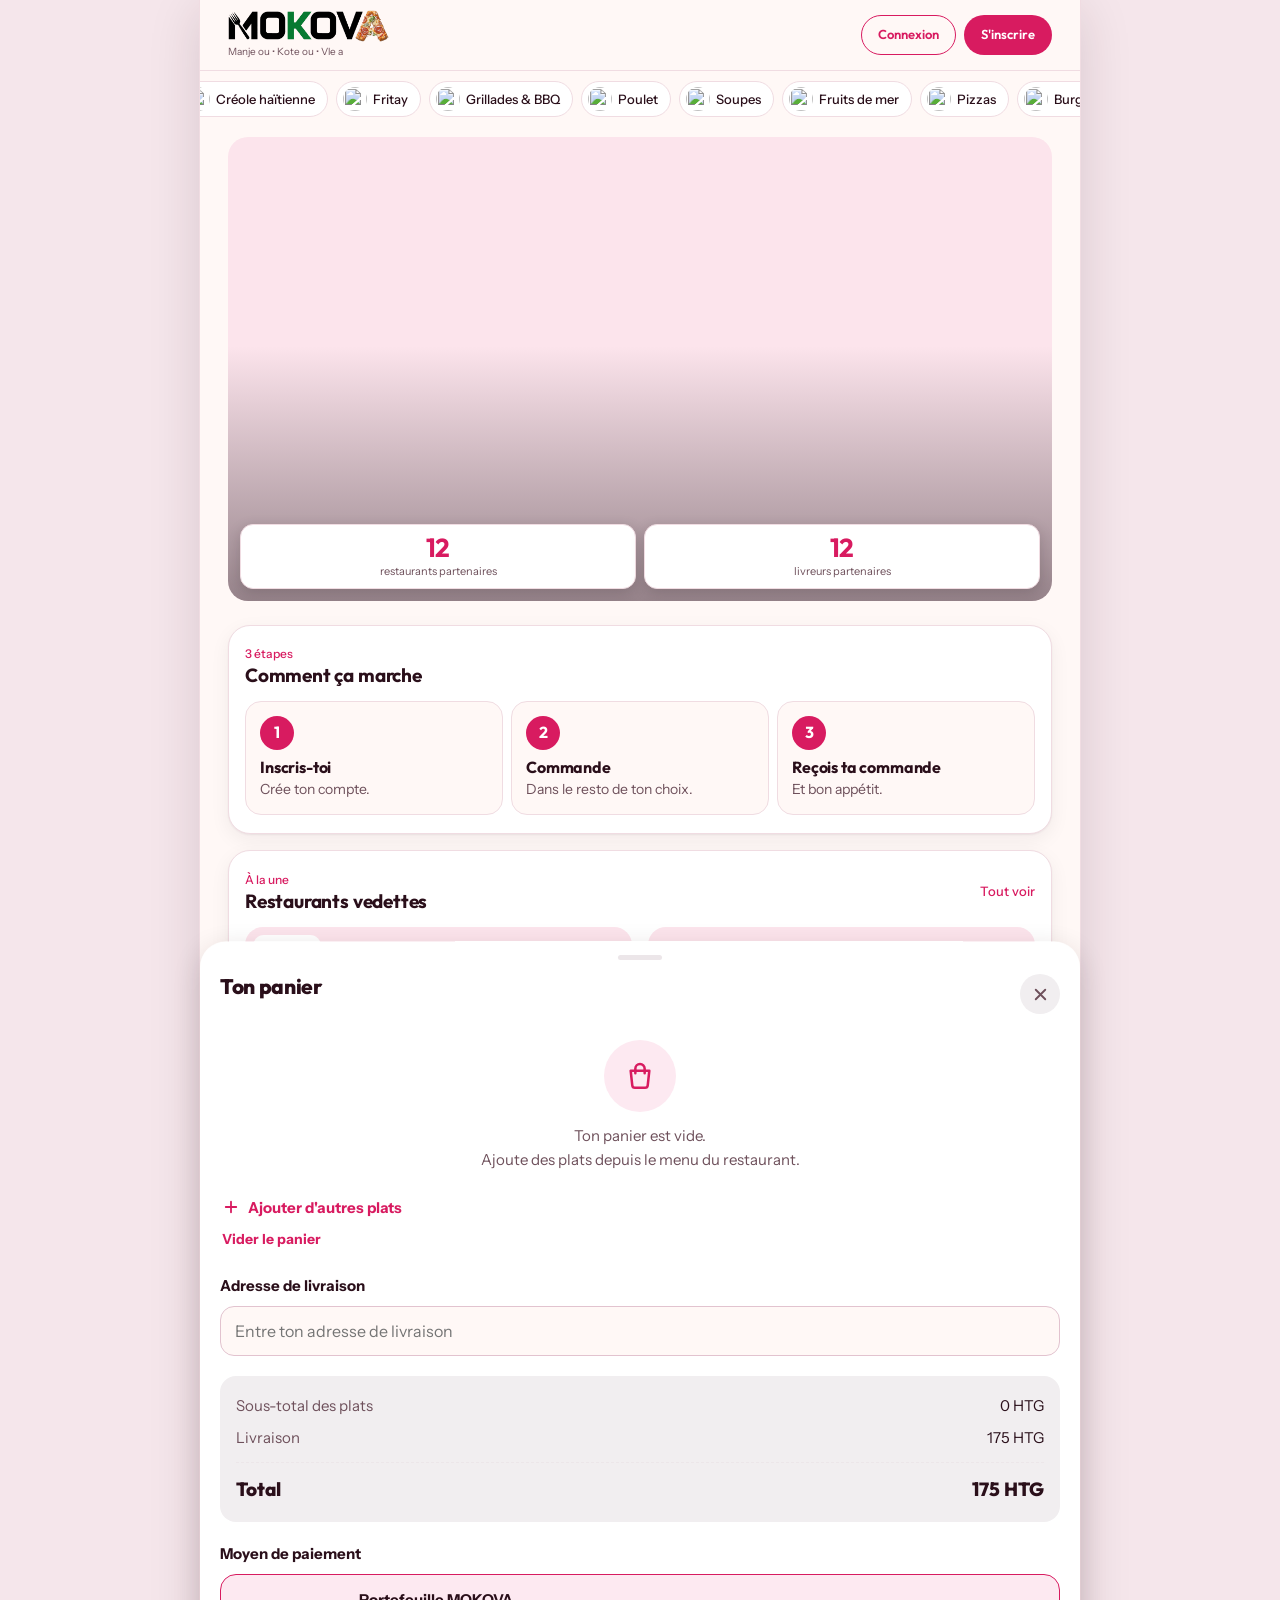
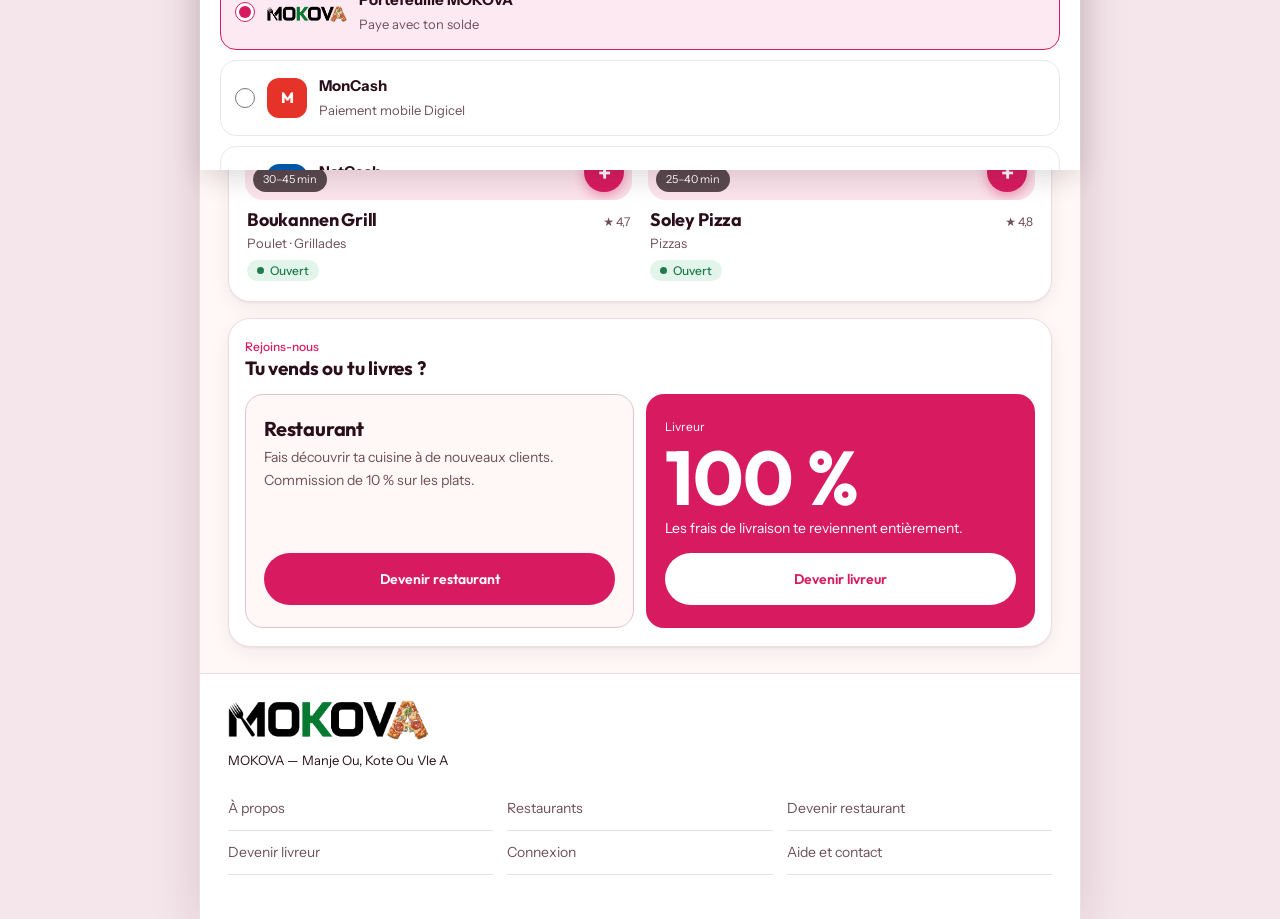
==== commit 12adc960: "Rename index-57.html to index.html" ====
--- a/index.html
+++ b/index.html
@@ -4379,7 +4379,7 @@
     const { data, error } = await supabase.from("commandes").select(COMMANDE_CHAMPS).eq("client_id", user.id).order("cree_le", { ascending: false }).limit(200);
     if (error) commandeError("Impossible de charger tes commandes.", error);
     const rows = data || [];
-    const [lignes, restos] = await Promise.all([chargerLignesCommandes(rows.map(r => r.id)), chargerNoms("restaurants", "user_id", "nom_restaurant", rows.map(r => r.restaurant_id))]);
+    const [lignes, restos] = await Promise.all([chargerLignesCommandes(rows.map(r => r.id)), chargerNoms("restaurants_noms_clients", "restaurant_id", "nom_restaurant", rows.map(r => r.restaurant_id))]);
     return rows.map(r => ({ ...mapCommande(r, lignes[r.id]), restoNom: restos[r.restaurant_id] || "" }));
   });
 }
@@ -4402,8 +4402,8 @@
     const { data, error } = await supabase.from("commandes").select(COMMANDE_CHAMPS).eq("restaurant_id", user.id).order("cree_le", { ascending: false }).limit(200);
     if (error) commandeError("Impossible de charger les commandes.", error);
     const rows = data || [];
-    const [lignes, clients] = await Promise.all([chargerLignesCommandes(rows.map(r => r.id)), chargerNoms("profiles", "id", "nom_complet", rows.map(r => r.client_id))]);
-    return rows.map(r => ({ ...mapCommande(r, lignes[r.id]), clientNom: clients[r.client_id] || "" }));
+    const [lignes, clients] = await Promise.all([chargerLignesCommandes(rows.map(r => r.id)), chargerNoms("commande_clients_restaurants", "commande_id", "nom_client", rows.map(r => r.id))]);
+    return rows.map(r => ({ ...mapCommande(r, lignes[r.id]), clientNom: clients[r.id] || "" }));
   });
 }
 
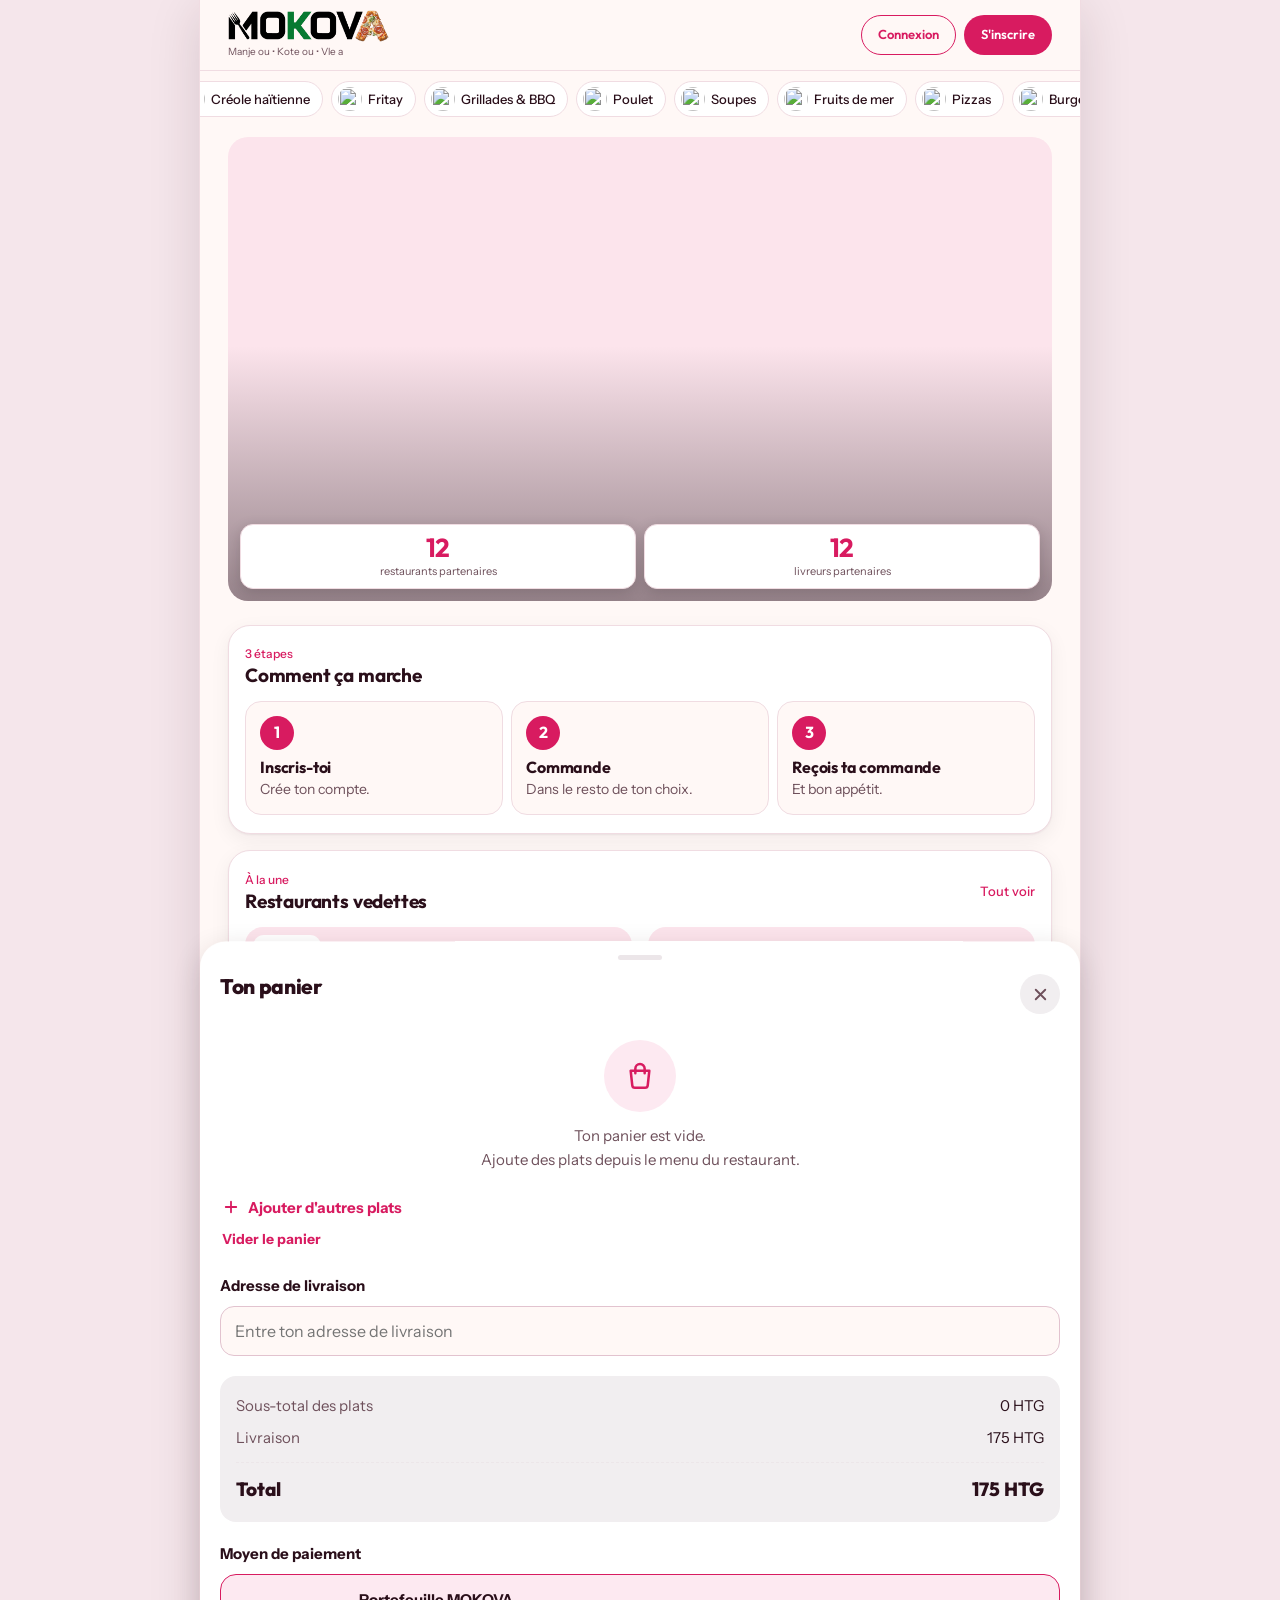
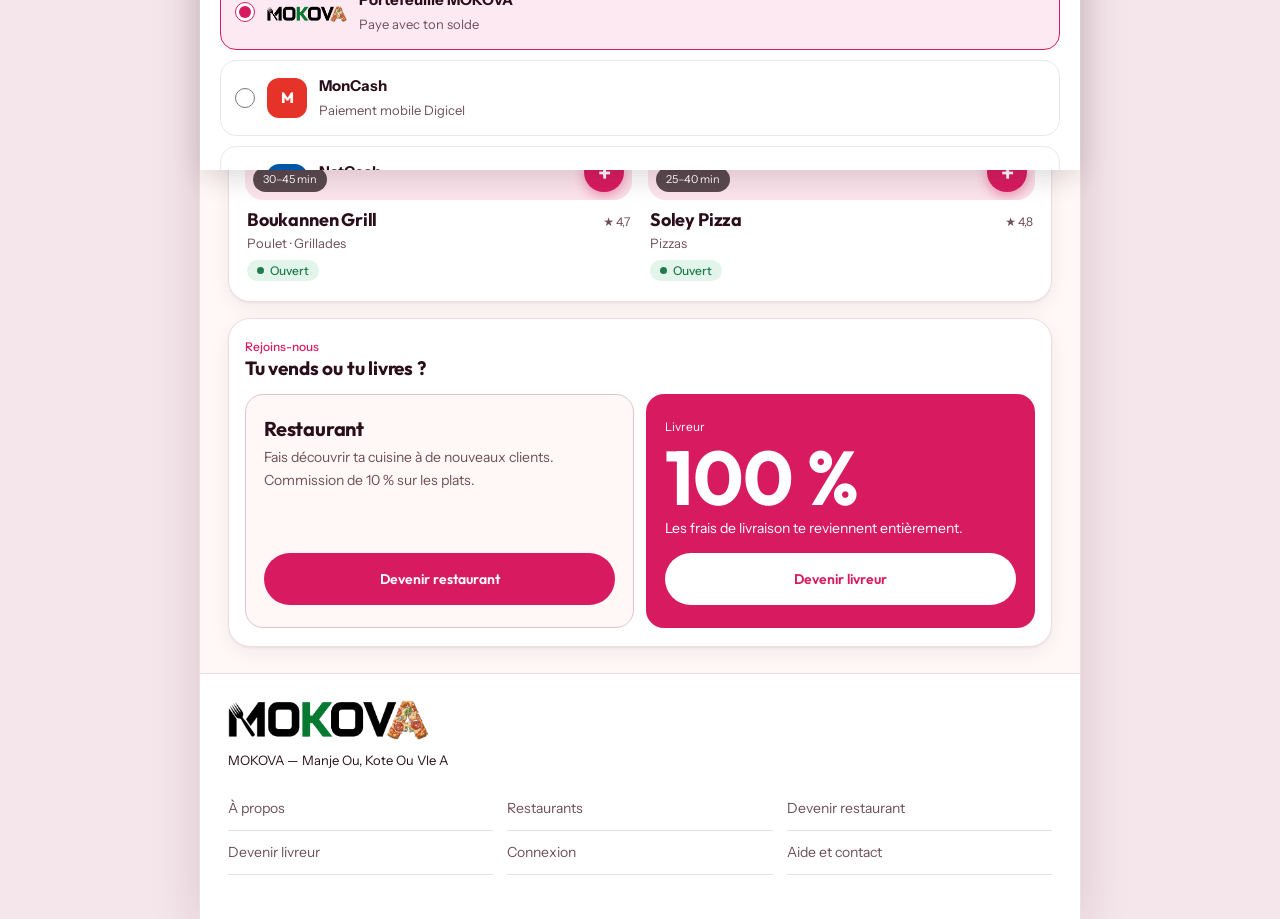
==== commit 282a3d9a: "Rename index-59.html to index.html" ====
--- a/index.html
+++ b/index.html
@@ -484,7 +484,12 @@
 .ec-order-cancel{margin-top:14px}
 .er-order-addr{font-size:13px;color:var(--espink2);margin:6px 0 0}
 .er-order-sub{display:flex;justify-content:space-between;gap:10px;font-size:13px;color:var(--espink2);margin-top:6px}
-.er-order-actions button:disabled{opacity:.6;cursor:default}
+.er-order-actions button:disabled,.el-ride-actions button:disabled{opacity:.6;cursor:default}
+.er-pos-block{margin:14px 0}
+.er-pos-block .esp-btn-confirm{width:100%}
+.er-pos-hint,.er-pos-msg{font-size:13.5px;color:var(--espink2);margin:0 0 10px}
+.er-pos-msg{margin:10px 0 0}
+.er-pos-msg.err{color:var(--espred)}
 .ec-order-lines{margin:12px 0 4px}
 .ec-order-meta{color:var(--espink2);font-size:13.5px;margin-top:4px}
 .ec-steps{margin:18px 0 4px}
@@ -830,6 +835,20 @@
 .esp-toast{bottom:calc(92px + env(safe-area-inset-bottom,0px));max-width:min(var(--colw),calc(100vw - 32px));background:#1F1218;color:#fff;font-size:14px;font-weight:700;padding:13px 20px;border-radius:16px;box-shadow:0 14px 30px -10px rgba(0,0,0,.45)}
 @media(prefers-color-scheme:dark){.esp-toast{background:#FBEFF3;color:#2A0F1A}}
 @media(max-width:360px){.esp .ec-chip{width:66px}.esp .ec-chip img{width:58px;height:58px}.esp .esp-stat .sv{font-size:23px}}
+
+/* ===== index-59 : bouton Disponible (attente / message) + carte de suivi ===== */
+.el-avail-btn:disabled{cursor:progress}
+.el-avail-btn.busy .avail-dot{animation:elAvailPulse 1s ease-in-out infinite}
+@keyframes elAvailPulse{0%,100%{opacity:1}50%{opacity:.35}}
+@media(prefers-reduced-motion:reduce){.el-avail-btn.busy .avail-dot{animation:none}}
+.el-avail-msg{margin:10px 2px 0;font-size:14px;font-weight:600;color:var(--err)}
+.el-avail-msg[hidden]{display:none}
+.ec-track{margin-top:14px}
+.ec-track-map{position:relative;z-index:0;isolation:isolate;width:100%;height:230px;border-radius:16px;overflow:hidden;border:1px solid var(--espline);background:var(--espsurf2)}
+.ec-track-note{font-size:14px;color:var(--espink2);background:var(--espsurf2);border-radius:14px;padding:12px 14px}
+.ec-pin{background:transparent;border:0}
+.ec-pin span{display:flex;align-items:center;justify-content:center;width:38px;height:38px;border-radius:50%;background:#fff;border:2px solid #D81B60;box-shadow:0 2px 8px rgba(0,0,0,.35);font-size:21px;line-height:1}
+.ec-pin.resto span{border-color:#1B5E20}
 </style>
 </head>
 <body>
@@ -1380,6 +1399,11 @@
 </div></div>
 <div class="esp-pactions"><button class="esp-btn-cancel" id="er-btnCancelWithdraw" type="button">Annuler</button><button class="esp-btn-confirm" id="er-btnConfirmWithdraw" type="button">Confirmer le retrait</button></div>
 </div>
+<div class="er-pos-block">
+<p class="er-pos-hint" id="er-posHint" hidden>Enregistre ta position pour que les livreurs les plus proches reçoivent tes commandes.</p>
+<button class="esp-btn-confirm" id="er-btnPos" type="button">Enregistrer la position du restaurant</button>
+<p class="er-pos-msg" id="er-posMsg" role="status" hidden></p>
+</div>
 <button class="esp-info-row" id="er-infoToggle" type="button" aria-expanded="false" aria-controls="er-infoPanel">Informations personnelles<span class="chev" aria-hidden="true">›</span></button>
 <div class="esp-info-panel" id="er-infoPanel">
 <dl>
@@ -1418,6 +1442,7 @@
 <span class="avail-txt"><strong id="el-availTitle">Hors ligne</strong><span id="el-availSub">Tu ne reçois plus de nouvelles courses.</span></span>
 <span class="avail-switch" aria-hidden="true"></span>
 </button>
+<p class="el-avail-msg" id="el-availMsg" role="alert" hidden></p>
 <div class="esp-stats">
 <div class="esp-stat"><p class="sl">Courses livrées aujourd'hui</p><p class="sv" id="el-statRides">0</p><p class="ss">aujourd'hui</p></div>
 <div class="esp-stat"><p class="sl">Gains du jour</p><p class="sv" id="el-statGains">0 HTG</p><p class="ss">frais de livraison uniquement</p></div>
@@ -2627,9 +2652,9 @@
   var active=ecOrders.filter(function(o){return EC_ACTIVE[o.statut]}).length;
   badge.textContent=active;badge.classList.toggle("show",active>0);
   if(!ecOrders.length){
-    if(ecOrdersState==="loading"){empty.hidden=true;list.innerHTML='<p class="esp-empty">Chargement de tes commandes…</p>';return}
-    if(ecOrdersState==="error"){empty.hidden=true;list.innerHTML='<div class="ec-orders-state"><p class="esp-empty">'+ecEsc(ecOrdersErr)+'</p><button class="ec-btn-rose" type="button" data-retry="1">Réessayer</button></div>';return}
-    empty.hidden=false;list.innerHTML="";return;
+    if(ecOrdersState==="loading"){empty.hidden=true;list.innerHTML='<p class="esp-empty">Chargement de tes commandes…</p>';ecTrackSync();return}
+    if(ecOrdersState==="error"){empty.hidden=true;list.innerHTML='<div class="ec-orders-state"><p class="esp-empty">'+ecEsc(ecOrdersErr)+'</p><button class="ec-btn-rose" type="button" data-retry="1">Réessayer</button></div>';ecTrackSync();return}
+    empty.hidden=false;list.innerHTML="";ecTrackSync();return;
   }
   empty.hidden=true;
   var html="";
@@ -2644,12 +2669,108 @@
       +'<div class="ec-order-lines">'+lines
       +'<div class="ec-recap-row"><span class="lbl">Livraison</span><span>'+fmt(ecN(o.frais))+'</span></div>'
       +'<div class="ec-recap-row total" style="font-size:17px"><span class="lbl">Total</span><span>'+fmt(ecN(o.total))+'</span></div></div>'
+      +(o.statut==="en_livraison"?'<div class="ec-track" data-track="'+ecEsc(o.id)+'"><div class="ec-track-map" style="display:none"></div><p class="ec-track-note" style="display:none"></p></div>':'')
       +ecStepsHtml(o.statut)
       +(o.statut==="en_attente"?'<div class="ec-order-cancel er-order-actions"><button class="esp-btn-refuse" type="button" data-cancel="'+ecEsc(o.id)+'">Annuler la commande</button></div>':'')
       +'</div>';
   });
   list.innerHTML=html;
-}
+  ecTrackSync();
+}
+var EC_TRACK_MSG="La position du livreur apparaîtra quand la livraison commence.";
+var ecTrack={},ecLeafletState=0,ecLeafletWait=[];
+function ecLoadLeaflet(cb){
+  if(window.L&&window.L.map){cb(true);return}
+  ecLeafletWait.push(cb);
+  if(ecLeafletState===1)return;
+  ecLeafletState=1;
+  function finish(ok){ecLeafletState=ok?2:3;var w=ecLeafletWait;ecLeafletWait=[];w.forEach(function(f){f(ok)})}
+  var css=document.createElement("link");
+  css.rel="stylesheet";css.href="https://cdnjs.cloudflare.com/ajax/libs/leaflet/1.9.4/leaflet.min.css";
+  document.head.appendChild(css);
+  var js=document.createElement("script");
+  js.src="https://cdnjs.cloudflare.com/ajax/libs/leaflet/1.9.4/leaflet.min.js";
+  js.onload=function(){finish(!!(window.L&&window.L.map))};
+  js.onerror=function(){finish(false)};
+  document.head.appendChild(js);
+}
+function ecTrackDestroy(st){
+  if(st.map){try{st.map.remove()}catch(e){}}
+  st.map=null;st.mk=null;st.rk=null;
+}
+function ecTrackNote(st,msg){
+  var m=st.el.querySelector(".ec-track-map"),n=st.el.querySelector(".ec-track-note");
+  ecTrackDestroy(st);
+  m.style.display="none";
+  n.textContent=msg;n.style.display="";
+}
+function ecTrackDraw(st){
+  if(!st.el||!st.el.isConnected||st.data===undefined)return;
+  var d=st.data;
+  if(!d||!d.livreur){ecTrackNote(st,EC_TRACK_MSG);return}
+  ecLoadLeaflet(function(ok){
+    if(!st.el||!st.el.isConnected)return;
+    if(!ok){ecTrackNote(st,"La carte n'a pas pu se charger.");return}
+    var d2=st.data;
+    if(!d2||!d2.livreur){ecTrackNote(st,EC_TRACK_MSG);return}
+    var mapEl=st.el.querySelector(".ec-track-map"),note=st.el.querySelector(".ec-track-note");
+    note.style.display="none";mapEl.style.display="";
+    var ll=[d2.livreur.lat,d2.livreur.lng];
+    if(!st.map){
+      st.map=L.map(mapEl,{scrollWheelZoom:false});
+      L.tileLayer("https://tile.openstreetmap.org/{z}/{x}/{y}.png",{maxZoom:19,attribution:"&copy; OpenStreetMap"}).addTo(st.map);
+      st.mk=L.marker(ll,{title:"Livreur",keyboard:false,icon:L.divIcon({className:"ec-pin",html:"<span>🛵</span>",iconSize:[38,38],iconAnchor:[19,19]})}).addTo(st.map);
+      st.fit=true;
+    }else st.mk.setLatLng(ll);
+    if(d2.resto){
+      var rl=[d2.resto.lat,d2.resto.lng];
+      if(!st.rk){
+        st.rk=L.marker(rl,{title:"Restaurant",keyboard:false,icon:L.divIcon({className:"ec-pin resto",html:"<span>🍽️</span>",iconSize:[38,38],iconAnchor:[19,19]})}).addTo(st.map);
+        st.fit=true;
+      }else st.rk.setLatLng(rl);
+    }else if(st.rk){st.map.removeLayer(st.rk);st.rk=null;st.fit=true}
+    st.map.invalidateSize();
+    var pts=st.rk?[ll,[d2.resto.lat,d2.resto.lng]]:[ll];
+    if(st.fit||!st.map.getBounds().contains(ll)){
+      if(pts.length>1)st.map.fitBounds(pts,{padding:[34,34],maxZoom:17});
+      else st.map.setView(ll,16);
+      st.fit=false;
+    }
+  });
+}
+function ecTrackFetch(id){
+  var st=ecTrack[id];if(!st||st.busy)return;
+  st.busy=true;
+  var uid=acct.uid;
+  commandesCall("lirePositionLivreur",id).then(function(res){
+    st.busy=false;
+    if(acct.uid!==uid||ecTrack[id]!==st)return;
+    st.data=res||null;ecTrackDraw(st);
+  },function(e){
+    st.busy=false;
+    console.warn("[MOKOVA COMMANDES]",e);
+    if(acct.uid!==uid||ecTrack[id]!==st)return;
+    if(st.data===undefined){st.data=null;ecTrackDraw(st)}
+  });
+}
+function ecTrackSync(){
+  var phs=[].slice.call(document.querySelectorAll("#ec-ordersList .ec-track[data-track]")),seen={};
+  phs.forEach(function(ph){seen[ph.getAttribute("data-track")]=1});
+  Object.keys(ecTrack).forEach(function(id){if(!seen[id]){ecTrackDestroy(ecTrack[id]);delete ecTrack[id]}});
+  phs.forEach(function(ph){
+    var id=ph.getAttribute("data-track"),st=ecTrack[id]||(ecTrack[id]={});
+    if(st.el!==ph){ecTrackDestroy(st);st.el=ph}
+    ecTrackDraw(st);
+    ecTrackFetch(id);
+  });
+}
+setInterval(function(){
+  if(document.hidden||!acct.uid)return;
+  [].slice.call(document.querySelectorAll("#ec-ordersList .ec-track[data-track]")).forEach(function(ph){
+    if(ph.offsetParent===null)return;
+    ecTrackFetch(ph.getAttribute("data-track"));
+  });
+},20000);
 function ecLoadOrders(){
   var uid=acct.uid;if(!uid)return;
   var seq=++ecOrdersSeq;
@@ -2755,7 +2876,7 @@
 var ER_GROUP={en_attente:"new",acceptee:"prep",en_preparation:"prep",prete:"ready"};
 var ER_DONE={prete:1,en_livraison:1,livree:1};
 function erMapOrder(c){
-  return {id:c.id,numero:c.numero,client:c.clientNom||"Client",statut:c.statut,status:ER_GROUP[c.statut]||"",time:espFmtDate(c.creeLe),creeLe:c.creeLe,address:c.adresse||"",fee:ecN(c.frais),sub:ecN(c.sousTotal),total:ecN(c.total),
+  return {id:c.id,numero:c.numero,client:c.clientNom||"Client",statut:c.statut,status:ER_GROUP[c.statut]||"",time:espFmtDate(c.creeLe),creeLe:c.creeLe,address:c.adresse||"",driver:c.livreurAssigne?(c.livreurNom||""):null,fee:ecN(c.frais),sub:ecN(c.sousTotal),total:ecN(c.total),
     items:c.lignes.map(function(l){return [l.nom+" × "+ecN(l.quantite),ecN(l.prix)*ecN(l.quantite)]})};
 }
 function erUpdateStats(){
@@ -2805,8 +2926,9 @@
     return '<div class="er-order-actions">'+
     '<button class="esp-btn-ready" type="button" data-action="ready" data-id="'+ecEsc(o.id)+'">Marquer comme prête</button></div>';
   })+
-  erGroupBlock("Prêtes","esp-tag-ready","Prête",readys,"Aucune commande prête pour le moment.",function(){
-    return '<p class="er-order-note">En attente du livreur.</p>';
+  erGroupBlock("Prêtes","esp-tag-ready","Prête",readys,"Aucune commande prête pour le moment.",function(o){
+    if(o.driver===null)return '<p class="er-order-note">En attente du livreur.</p>';
+    return '<p class="er-order-note">Livreur assigné'+(o.driver?' : <strong>'+ecEsc(o.driver)+'</strong>':'')+'</p>';
   });
   var ongoing=preps.concat(readys);
   if(!ongoing.length){
@@ -2872,6 +2994,32 @@
   var v=$("vue-espace-restaurant");
   if(erOrdersOn&&acct.uid&&!document.hidden&&v&&!v.hidden&&!Object.keys(erPending).length)erLoadOrders(true);
 },30000);
+var erPosHint=$("er-posHint"),erBtnPos=$("er-btnPos"),erPosMsg=$("er-posMsg"),erPosBusy=false;
+function erPosKey(){return "mokova_pos_resto_"+acct.uid}
+function erPosSaved(){try{return window.localStorage.getItem(erPosKey())==="1"}catch(e){return false}}
+function erPosUpdateHint(){erPosHint.hidden=!(acct.uid&&erOrdersOn)||erPosSaved()}
+function erPosShow(msg,isErr){erPosMsg.textContent=msg||"";erPosMsg.hidden=!msg;erPosMsg.classList.toggle("err",!!isErr)}
+erBtnPos.addEventListener("click",function(){
+  if(erPosBusy||!acct.uid)return;
+  var uid=acct.uid;
+  erPosBusy=true;erBtnPos.disabled=true;erPosShow("");
+  espGetPosition(function(err,pos){
+    if(err){
+      erPosBusy=false;erBtnPos.disabled=false;
+      if(acct.uid===uid)erPosShow("Active la position du téléphone pour enregistrer la position du restaurant.",true);
+      return;
+    }
+    commandesCall("enregistrerPositionResto",pos.lat,pos.lng).then(function(){
+      erPosBusy=false;erBtnPos.disabled=false;
+      if(acct.uid!==uid)return;
+      try{window.localStorage.setItem(erPosKey(),"1")}catch(e){}
+      erPosShow("Position enregistrée.");erPosUpdateHint();espToast("Position enregistrée.");
+    },function(e){
+      erPosBusy=false;erBtnPos.disabled=false;
+      if(acct.uid===uid)erPosShow(ecErrMsg(e,"Impossible d'enregistrer la position. Réessaie."),true);
+    });
+  });
+});
 var erDishes=[],erDishesState="idle",erLoadSeq=0,erEditId=null,erNewDishFile=null,erArmedDel=null,erArmTimer=null;
 var erDishList=$("er-dishList");
 function erMapDish(d){return {id:d.id,name:d.nom,cat:d.categorie,price:d.prix_htg,img:d.photo_url||"",on:d.disponible!==false}}
@@ -3072,6 +3220,7 @@
 function elShow(name){
   elTabs.forEach(function(t){t.setAttribute("aria-selected",t.dataset.view===name?"true":"false")});
   ["accueil","courses","gains","profil"].forEach(function(v){var s=$("el-"+v);if(s)s.classList.toggle("on",v===name)});
+  if(elLivOn&&(name==="courses"||name==="accueil"))elLoadCourses(true);
   window.scrollTo(0,0);
 }
 window.espLivreurShow=elShow;
@@ -3080,39 +3229,136 @@
 var elRides=[];
 var elStats={delivered:0,gainsToday:0,wallet:0};
 var elAvailable=false,elAvailBtn=$("el-availBtn"),elAvailTitle=$("el-availTitle"),elAvailSub=$("el-availSub");
-elAvailBtn.addEventListener("click",function(){
-  elAvailable=!elAvailable;
-  elAvailBtn.classList.toggle("offline",!elAvailable);
-  elAvailBtn.setAttribute("aria-pressed",elAvailable?"true":"false");
-  elAvailTitle.textContent=elAvailable?"Disponible":"Hors ligne";
-  elAvailSub.textContent=elAvailable?"Tu reçois des courses près de toi.":"Tu ne reçois plus de nouvelles courses.";
+var elCourses=[],elCoursesState="idle",elCoursesSeq=0,elCoursesErr="",elLivOn=false,elPendingC={},elPosTimer=null,elPosBusy=false;
+var EL_GROUP={prete:"new",en_livraison:"run",livree:"done"};
+var EL_POS_MSG="Active la position pour recevoir des courses.";
+function espGetPosition(cb){
+  if(!navigator.geolocation){cb("denied");return}
+  navigator.geolocation.getCurrentPosition(function(p){cb(null,{lat:p.coords.latitude,lng:p.coords.longitude})},function(e){cb(e&&e.code===1?"denied":"error")},{enableHighAccuracy:true,timeout:15000,maximumAge:30000});
+}
+function elStopPosition(){if(elPosTimer){clearInterval(elPosTimer);elPosTimer=null}}
+function elSendPosition(cb){
+  espGetPosition(function(err,pos){
+    if(err){cb(false,"denied");return}
+    commandesCall("enregistrerPositionLivreur",pos.lat,pos.lng).then(function(){cb(true)},function(e){console.warn("[MOKOVA COMMANDES]",e);cb(false,"send")});
+  });
+}
+function elStartPosition(){
+  elStopPosition();
+  elPosTimer=setInterval(function(){
+    if(!elAvailable||!acct.uid){elStopPosition();return}
+    elSendPosition(function(ok,why){if(!ok&&why==="denied")elForceOffline(EL_POS_MSG)});
+  },60000);
+}
+function elForceOffline(msg){
+  elAvailable=false;elStopPosition();elApplyAvail();
+  elAvailSub.textContent=msg;espToast(msg);elRender();
+  aSaveFlag("livreurs",acct.elAvailCol,false,function(){});
+}
+function elResumePosition(){
+  var uid=acct.uid;
+  elSendPosition(function(ok,why){
+    if(acct.uid!==uid||!elAvailable)return;
+    if(ok)elStartPosition();
+    else if(why==="denied")elForceOffline(EL_POS_MSG);
+  });
+}
+function elSetAvailable(on){
+  elAvailable=on;
+  elApplyAvail();
   espToast(elAvailable?"Tu es disponible : les courses arrivent.":"Tu es hors ligne : plus de nouvelles courses.");
   elRender();
-  aSaveFlag("livreurs",acct.elAvailCol,elAvailable,function(){elAvailable=!elAvailable;elApplyAvail();elRender()});
+  if(on)elStartPosition();else elStopPosition();
+  aSaveFlag("livreurs",acct.elAvailCol,elAvailable,function(){elAvailable=!elAvailable;elApplyAvail();elRender();if(elAvailable)elStartPosition();else elStopPosition()});
+}
+var EL_SEND_MSG="Impossible d'envoyer ta position. Réessaie.";
+var elAvailMsgEl=$("el-availMsg");
+function elAvailMsgShow(msg){elAvailMsgEl.textContent=msg||"";elAvailMsgEl.hidden=!msg}
+function elAvailBusy(on){
+  elPosBusy=on;elAvailBtn.disabled=on;elAvailBtn.classList.toggle("busy",on);
+  elAvailBtn.setAttribute("aria-busy",on?"true":"false");
+  if(on){elAvailTitle.textContent="Recherche de ta position…";elAvailSub.textContent=""}
+  else elApplyAvail();
+}
+function elGetPosNow(cb){
+  if(!navigator.geolocation){cb("denied");return}
+  try{
+    navigator.geolocation.getCurrentPosition(function(p){cb(null,{lat:p.coords.latitude,lng:p.coords.longitude})},function(e){cb(e&&e.code===1?"denied":"error")},{enableHighAccuracy:true,timeout:8000,maximumAge:30000});
+  }catch(e){cb("error")}
+}
+elAvailBtn.addEventListener("click",function(){
+  if(elPosBusy)return;
+  if(elAvailable){elAvailMsgShow("");elSetAvailable(false);return}
+  var uid=acct.uid,done=false,guard=null;
+  elAvailMsgShow("");
+  elAvailBusy(true);
+  function fail(msg){
+    if(done)return;
+    done=true;clearTimeout(guard);
+    elAvailBusy(false);
+    if(acct.uid!==uid)return;
+    elAvailMsgShow(msg);espToast(msg);
+  }
+  guard=setTimeout(function(){fail(EL_POS_MSG)},10000);
+  elGetPosNow(function(err,pos){
+    if(done)return;
+    if(err){fail(EL_POS_MSG);return}
+    clearTimeout(guard);
+    guard=setTimeout(function(){fail(EL_SEND_MSG)},10000);
+    commandesCall("enregistrerPositionLivreur",pos.lat,pos.lng).then(function(){
+      if(done)return;
+      done=true;clearTimeout(guard);
+      elAvailBusy(false);
+      if(acct.uid!==uid)return;
+      elSetAvailable(true);
+    },function(e){console.warn("[MOKOVA COMMANDES]",e);fail(EL_SEND_MSG)});
+  });
 });
+function elMapCourse(c){
+  return {id:c.id,numero:c.numero,resto:c.restoNom||"Restaurant",statut:c.statut,status:EL_GROUP[c.statut]||"",time:espFmtDate(c.creeLe),address:c.adresse||"",total:ecN(c.total),
+    items:c.lignes.map(function(l){return [l.nom+" × "+ecN(l.quantite),ecN(l.prix)*ecN(l.quantite)]})};
+}
+function elLoadCourses(silent){
+  if(!elLivOn||!acct.uid)return;
+  var seq=++elCoursesSeq;
+  if(!elCourses.length){elCoursesState="loading";elRender()}
+  commandesCall("listerCoursesLivreur").then(function(list){
+    if(seq!==elCoursesSeq)return;
+    elCourses=list.map(elMapCourse);elCoursesState="ok";elRender();
+  },function(e){
+    if(seq!==elCoursesSeq)return;
+    console.warn("[MOKOVA COMMANDES]",e);
+    elCoursesErr=ecErrMsg(e,"Impossible de charger tes courses.");
+    if(elCourses.length){elCoursesState="ok";if(!silent)espToast(elCoursesErr)}else elCoursesState="error";
+    elRender();
+  });
+}
+setInterval(function(){
+  var v=$("vue-espace-livreur");
+  if(elLivOn&&acct.uid&&!document.hidden&&v&&!v.hidden&&!Object.keys(elPendingC).length)elLoadCourses(true);
+},30000);
 var elHomeEl=$("el-homeRides"),elGroupsEl=$("el-ridesGroups"),elHistoryEl=$("el-gainsHistory");
 function elRideCard(r,mode){
   var tag=r.status==="new"?'<span class="esp-tag esp-tag-new">Nouvelle</span>':r.status==="run"?'<span class="esp-tag esp-tag-run">En cours</span>':'<span class="esp-tag esp-tag-done">Livrée</span>';
-  var actions="";
+  var actions="",id=ecEsc(r.id);
   if(mode==="manage"&&r.status==="new"){
     actions='<div class="el-ride-actions">'+
-    '<button class="esp-btn-refuse" type="button" data-action="refuse" data-id="'+r.id+'">Refuser</button>'+
-    '<button class="esp-btn-accept" type="button" data-action="accept" data-id="'+r.id+'">Accepter</button></div>';
+    '<button class="esp-btn-refuse" type="button" data-action="refuse" data-id="'+id+'">Refuser</button>'+
+    '<button class="esp-btn-accept" type="button" data-action="accept" data-id="'+id+'">Accepter</button></div>';
   }else if(mode==="manage"&&r.status==="run"){
     actions='<div class="el-ride-actions">'+
-    '<button class="esp-btn-done" type="button" data-action="deliver" data-id="'+r.id+'">Marquer comme livrée</button></div>';
+    '<button class="esp-btn-done" type="button" data-action="deliver" data-id="'+id+'">Marquer comme livrée</button></div>';
   }else if(mode==="manage"&&r.status==="done"){
-    actions='<p class="el-ride-note">Course terminée et payée.</p>';
-  }
+    actions='<p class="el-ride-note">Course livrée.</p>';
+  }
+  var items="";
+  r.items.forEach(function(it){items+='<li><span>'+ecEsc(it[0])+'</span><span>'+fmt(it[1])+'</span></li>'});
   return '<article class="el-ride-card">'+
-  '<div class="el-ride-head"><span class="resto">'+r.resto+'</span>'+tag+
-  '<span class="time">'+r.time+'</span></div>'+
-  '<div class="el-ride-route">'+
-  '<div class="step"><span class="dot from" aria-hidden="true"></span><div><span>Départ · </span><strong>'+r.from+'</strong></div></div>'+
-  '<div class="step"><span class="dot to" aria-hidden="true"></span><div><span>Destination · </span><strong>'+r.to+'</strong></div></div>'+
-  '</div>'+
-  '<div class="el-ride-meta"><span class="dist">Distance : '+r.dist+'</span>'+
-  '<span class="fee">'+fmt(r.fee)+'<small>frais de livraison</small></span></div>'+
+  '<div class="el-ride-head"><span class="resto">'+ecEsc(r.resto)+'</span>'+tag+
+  '<span class="time">'+ecEsc(r.time)+'</span></div>'+
+  '<ul class="er-order-items">'+items+'</ul>'+
+  '<p class="er-order-addr">Livraison : '+ecEsc(r.address)+'</p>'+
+  '<div class="er-order-total"><span>Total</span><span>'+fmt(r.total)+'</span></div>'+
   actions+'</article>';
 }
 function elGroupBlock(title,list,emptyText,mode){
@@ -3121,21 +3367,24 @@
   return html+list.map(function(r){return elRideCard(r,mode)}).join("");
 }
 function elRender(){
-  var news=elRides.filter(function(r){return r.status==="new"});
-  var runs=elRides.filter(function(r){return r.status==="run"});
-  var dones=elRides.filter(function(r){return r.status==="done"});
-  if(!elAvailable){
+  var news=elCourses.filter(function(r){return r.status==="new"});
+  var runs=elCourses.filter(function(r){return r.status==="run"});
+  var dones=elCourses.filter(function(r){return r.status==="done"});
+  var paid=elRides.filter(function(r){return r.status==="done"});
+  if(news.length){
+    elHomeEl.innerHTML=news.map(function(r){return elRideCard(r,"view")}).join("");
+  }else if(!elAvailable){
     elHomeEl.innerHTML='<p class="esp-empty">Tu es hors ligne. Passe en Disponible pour voir les courses près de toi.</p>';
-  }else if(!news.length){
+  }else{
     elHomeEl.innerHTML='<p class="esp-empty">Aucune course disponible pour le moment, reste disponible.</p>';
-  }else{
-    elHomeEl.innerHTML=news.map(function(r){return elRideCard(r,"view")}).join("");
-  }
-  elGroupsEl.innerHTML=
-  elGroupBlock("Nouvelles demandes",news,"Aucune nouvelle demande pour le moment.","manage")+
+  }
+  if(!elCourses.length&&elCoursesState==="loading"){elGroupsEl.innerHTML='<p class="esp-empty">Chargement des courses…</p>'}
+  else if(!elCourses.length&&elCoursesState==="error"){elGroupsEl.innerHTML='<div class="ec-orders-state"><p class="esp-empty">'+ecEsc(elCoursesErr)+'</p><button class="ec-btn-rose" type="button" data-retry="1">Réessayer</button></div>'}
+  else elGroupsEl.innerHTML=
+  elGroupBlock("Nouvelles",news,"Aucune nouvelle course pour le moment.","manage")+
   elGroupBlock("En cours",runs,"Aucune course en cours.","manage")+
-  elGroupBlock("Terminées",dones,"Aucune course terminée pour le moment.","manage");
-  elHistoryEl.innerHTML=dones.length?dones.map(function(r){
+  elGroupBlock("Livrées",dones,"Aucune course livrée pour le moment.","manage");
+  elHistoryEl.innerHTML=paid.length?paid.map(function(r){
     return '<div class="el-gain-row"><div class="g-main"><strong>'+r.resto+' → '+r.to.split(",")[0]+'</strong>'+
     '<span>Course '+r.id+' · '+r.time+' · '+r.dist+'</span></div>'+
     '<span class="g-amt">+ '+fmt(r.fee)+'</span></div>';
@@ -3147,19 +3396,34 @@
   $("el-walletBalance").textContent=fmtN(elStats.wallet);
   $("el-walletCard").setAttribute("aria-label","Portefeuille MOKOVA, solde "+fmt(elStats.wallet));
 }
+var EL_FN={accept:"prendreCourse",refuse:"refuserCourse",deliver:"terminerCourse"};
 elGroupsEl.addEventListener("click",function(e){
+  if(e.target.closest("button[data-retry]")){elLoadCourses();return}
   var btn=e.target.closest("button[data-action]");
   if(!btn)return;
-  var r=elRides.filter(function(x){return x.id===btn.dataset.id})[0];
-  if(!r)return;
-  if(btn.dataset.action==="accept"){r.status="run";espToast("Course "+r.id+" acceptée : direction "+r.resto+".")}
-  else if(btn.dataset.action==="refuse"){elRides=elRides.filter(function(x){return x.id!==r.id});espToast("Course "+r.id+" refusée.")}
-  else if(btn.dataset.action==="deliver"){
-    r.status="done";r.time="à l'instant";
-    elStats.delivered+=1;elStats.gainsToday+=r.fee;elStats.wallet+=r.fee;
-    espToast("Course "+r.id+" livrée : + "+fmt(r.fee)+" dans tes gains.");
-  }
-  elRender();
+  var id=btn.dataset.id,action=btn.dataset.action,fn=EL_FN[action];
+  var r=elCourses.filter(function(x){return x.id===id})[0];
+  if(!r||!fn||elPendingC[id])return;
+  var uid=acct.uid;
+  elPendingC[id]=true;
+  [].forEach.call(btn.parentNode.querySelectorAll("button"),function(b){b.disabled=true});
+  commandesCall(fn,id).then(function(){
+    delete elPendingC[id];
+    if(acct.uid!==uid)return;
+    if(action==="refuse"){elCourses=elCourses.filter(function(x){return x.id!==id});espToast("Course refusée : elle part chez un autre livreur.")}
+    else{
+      var cur=elCourses.filter(function(x){return x.id===id})[0];
+      if(cur){cur.statut=action==="accept"?"en_livraison":"livree";cur.status=EL_GROUP[cur.statut]}
+      espToast(action==="accept"?"Course acceptée : direction "+r.resto+".":"Course livrée.");
+    }
+    elRender();elLoadCourses(true);
+  },function(err){
+    delete elPendingC[id];
+    if(acct.uid!==uid)return;
+    espToast(ecErrMsg(err,"Cette action n'a pas pu être enregistrée. Réessaie."));
+    elRender();
+    if(err&&err.refresh)elLoadCourses(true);
+  });
 });
 var elWithdrawPanel=$("el-withdrawPanel"),elWithdrawAmount=$("el-withdrawAmount"),elWithdrawError=$("el-withdrawError"),elPayMethod="MonCash";
 $("el-btnWithdraw").addEventListener("click",function(){elWithdrawPanel.classList.toggle("open");elWithdrawError.classList.remove("show")});
@@ -3300,7 +3564,7 @@
   erIsOpen=ok?aIsOn(r[ok]):false;erApplyOpen();
   erWalletBalance=aWallet(r);erSyncWallet();
   erLoadDishes();
-  erOrdersOn=true;erLoadOrders();
+  erOrdersOn=true;erLoadOrders();erPosUpdateHint();
 }
 function aLivreur(a){
   var p=a.profile||{},r=a.row||{};
@@ -3319,6 +3583,8 @@
   elStats.wallet=aWallet(r);
   if(a.plateUrl){$("el-plateImg").style.visibility="";$("el-plateImg").src=a.plateUrl;$("el-plateBox").style.display=""}
   elRender();
+  elLivOn=true;elLoadCourses();
+  if(elAvailable)elResumePosition();
 }
 window.espResetAccount=function(){
   acct.uid=null;acct.erOpenCol=null;acct.elAvailCol=null;
@@ -3328,8 +3594,8 @@
   $("ec-addressInput").value="";
   aFillDl($("er-hoursList"),[],"");aFillDl($("el-hoursList"),[],"");
   $("el-plateBox").style.display="none";$("el-plateImg").removeAttribute("src");
-  erIsOpen=false;erApplyOpen();erOrders=[];erOrdersState="idle";erOrdersSeq++;erOrdersErr="";erOrdersOn=false;erPending={};erDishes=[];erDishesState="idle";erLoadSeq++;erCloseDishPanel();erStats={today:0,done:0,revenue:0};erWalletBalance=0;erSyncWallet();erRender();erRenderDishes();
-  elAvailable=false;elApplyAvail();elRides=[];elStats={delivered:0,gainsToday:0,wallet:0};elRender();
+  erIsOpen=false;erApplyOpen();erOrders=[];erOrdersState="idle";erOrdersSeq++;erOrdersErr="";erOrdersOn=false;erPending={};erPosHint.hidden=true;erPosShow("");erDishes=[];erDishesState="idle";erLoadSeq++;erCloseDishPanel();erStats={today:0,done:0,revenue:0};erWalletBalance=0;erSyncWallet();erRender();erRenderDishes();
+  elAvailable=false;elApplyAvail();elStopPosition();elAvailMsgShow("");elCourses=[];elCoursesState="idle";elCoursesSeq++;elCoursesErr="";elLivOn=false;elPendingC={};elRides=[];elStats={delivered:0,gainsToday:0,wallet:0};elRender();
   ecRenderOrders();ecRefreshCartUI();
   if(window.espSyncWho)window.espSyncWho();
 };
@@ -4062,6 +4328,27 @@
 // restaurants / livreurs, liées par l'id utilisateur.
 // ======================================================
 
+// Colonnes lues par rôle (jamais select("*") : latitude et longitude ne sont pas lisibles par le site).
+const COLONNES_ROLE = {
+  client: ["user_id", "solde_wallet", "adresses_livraison", "adresses", "adresse_livraison", "adresse"],
+  restaurant: ["user_id", "nom_restaurant", "nom_responsable", "type_cuisine", "adresse", "horaires", "ouvert", "statut_verification", "solde_wallet"],
+  livreur: ["user_id", "vehicule", "disponibilites", "disponible", "statut_verification", "solde_wallet", "photo_plaque_moto"]
+};
+
+// Lit la ligne du rôle avec une liste explicite. Si une colonne de la liste n'existe pas, elle est retirée et la lecture est refaite.
+async function lireLigneRole(table, colonnes, colonneCle, userId) {
+  let cols = (colonnes || ["user_id"]).slice();
+  for (let essai = 0; essai < 8; essai++) {
+    const { data, error } = await supabase.from(table).select(cols.join(", ")).eq(colonneCle, userId).maybeSingle();
+    if (!error) return { data, error: null };
+    const m = /column ["']?(?:[a-z_]+\.)?([a-z_0-9]+)["']? does not exist/i.exec(error.message || "");
+    if (error.code !== "42703" || !m || cols.length <= 1 || cols.indexOf(m[1]) === -1) return { data: null, error };
+    console.warn("[MOKOVA AUTH] Colonne absente de " + table + " (retirée de la lecture) :", m[1]);
+    cols = cols.filter(c => c !== m[1]);
+  }
+  return { data: null, error: new Error("Lecture de " + table + " impossible.") };
+}
+
 export async function chargerCompteMokova() {
   const { data: sessionData } = await supabase.auth.getSession();
   const user = sessionData && sessionData.session ? sessionData.session.user : null;
@@ -4091,11 +4378,7 @@
 
   if (table) {
     for (const column of ["user_id", "id"]) {
-      const { data, error } = await supabase
-        .from(table)
-        .select("*")
-        .eq(column, user.id)
-        .maybeSingle();
+      const { data, error } = await lireLigneRole(table, COLONNES_ROLE[profile.role], column, user.id);
 
       if (!error) {
         row = data;
@@ -4402,8 +4685,8 @@
     const { data, error } = await supabase.from("commandes").select(COMMANDE_CHAMPS).eq("restaurant_id", user.id).order("cree_le", { ascending: false }).limit(200);
     if (error) commandeError("Impossible de charger les commandes.", error);
     const rows = data || [];
-    const [lignes, clients] = await Promise.all([chargerLignesCommandes(rows.map(r => r.id)), chargerNoms("commande_clients_restaurants", "commande_id", "nom_client", rows.map(r => r.id))]);
-    return rows.map(r => ({ ...mapCommande(r, lignes[r.id]), clientNom: clients[r.id] || "" }));
+    const [lignes, clients, livreurs] = await Promise.all([chargerLignesCommandes(rows.map(r => r.id)), chargerNoms("commande_clients_restaurants", "commande_id", "nom_client", rows.map(r => r.id)), chargerLivreursAssignes(rows.filter(r => r.statut === "prete").map(r => r.id))]);
+    return rows.map(r => ({ ...mapCommande(r, lignes[r.id]), clientNom: clients[r.id] || "", livreurAssigne: r.id in livreurs, livreurNom: livreurs[r.id] || "" }));
   });
 }
 
@@ -4420,12 +4703,109 @@
   });
 }
 
+// ---- Livreur : courses, position ----
+async function getLivreurUser() {
+  const { data: { user }, error: authError } = await supabase.auth.getUser();
+  if (authError || !user) throwError("Tu dois être connecté.");
+  const { data: profile, error } = await supabase.from("profiles").select("role").eq("id", user.id).single();
+  if (error || !profile || profile.role !== "livreur") throwError("Cette fonction est réservée aux livreurs.");
+  return user;
+}
+async function chargerLivreursAssignes(ids) {
+  const assignes = {};
+  const uniques = [...new Set(ids)];
+  try {
+    for (let i = 0; i < uniques.length; i += 100) {
+      const { data, error } = await supabase.from("commande_livreurs_restaurants").select("commande_id, livreur_id, nom_livreur").in("commande_id", uniques.slice(i, i + 100));
+      if (error) throw error;
+      (data || []).forEach(r => { if (r.livreur_id || r.nom_livreur) assignes[r.commande_id] = r.nom_livreur || ""; });
+    }
+  } catch (e) { console.warn("[MOKOVA COMMANDES] Livreurs assignés non lus :", e); }
+  return assignes;
+}
+export async function listerCoursesLivreur() {
+  const user = await getLivreurUser();
+  return sousGarde("Impossible de charger tes courses.", async () => {
+    const { data, error } = await supabase.from("commandes").select(COMMANDE_CHAMPS).eq("livreur_id", user.id).in("statut", ["prete", "en_livraison", "livree"]).order("cree_le", { ascending: false }).limit(200);
+    if (error) commandeError("Impossible de charger tes courses.", error);
+    const rows = data || [];
+    const [lignes, restos] = await Promise.all([chargerLignesCommandes(rows.map(r => r.id)), chargerNoms("restaurants_noms_clients", "restaurant_id", "nom_restaurant", rows.map(r => r.restaurant_id))]);
+    return rows.map(r => ({ ...mapCommande(r, lignes[r.id]), restoNom: restos[r.restaurant_id] || "" }));
+  });
+}
+async function actionCourse(fonction, commandeId, message) {
+  await getLivreurUser();
+  return sousGarde(message, async () => {
+    if (!commandeId) commandeError(message);
+    const { error } = await supabase.rpc(fonction, { p_commande_id: commandeId });
+    if (error) commandeError(message, error, true);
+    return true;
+  });
+}
+export const prendreCourse = id => actionCourse("prendre_course", id, "Impossible d'accepter cette course. Elle a peut-être changé.");
+export const refuserCourse = id => actionCourse("refuser_course", id, "Impossible de refuser cette course. Elle a peut-être changé.");
+export const terminerCourse = id => actionCourse("terminer_course", id, "Impossible de marquer cette course comme livrée. Réessaie.");
+
+async function ecrirePosition(table, user, latitude, longitude, message) {
+  const lat = Number(latitude), lng = Number(longitude);
+  if (!Number.isFinite(lat) || !Number.isFinite(lng) || Math.abs(lat) > 90 || Math.abs(lng) > 180) commandeError("Position invalide.");
+  const { data, error } = await supabase.from(table).update({ latitude: lat, longitude: lng }).eq("user_id", user.id).select("user_id");
+  if (error || !data || !data.length) commandeError(message, error);
+  return true;
+}
+export async function enregistrerPositionLivreur(latitude, longitude) {
+  const user = await getLivreurUser();
+  const message = "Impossible d'envoyer ta position. Réessaie.";
+  return sousGarde(message, () => ecrirePosition("livreurs", user, latitude, longitude, message));
+}
+export async function enregistrerPositionResto(latitude, longitude) {
+  const user = await getRestaurantUser();
+  const message = "Impossible d'enregistrer la position. Réessaie.";
+  return sousGarde(message, () => ecrirePosition("restaurants", user, latitude, longitude, message));
+}
+
+// ---- Client : position du livreur pour le suivi sur carte ----
+function lireCoord(row, qui) {
+  const re = qui === "livreur" ? /livreur|(^|_)liv(_|$)|moto|courier|driver/i : /resto|restaurant/i;
+  const num = v => { if (v === null || v === undefined || v === "") return null; const n = Number(v); return Number.isFinite(n) ? n : null; };
+  let lat = null, lng = null;
+  for (const k of Object.keys(row)) {
+    const v = row[k];
+    if (!re.test(k)) continue;
+    if (v && typeof v === "object" && !Array.isArray(v)) {
+      const la = num(v.latitude ?? v.lat), lo = num(v.longitude ?? v.lng ?? v.lon);
+      if (la !== null && lo !== null) return { lat: la, lng: lo };
+      continue;
+    }
+    if (/lat/i.test(k)) { if (lat === null) lat = num(v); }
+    else if (/lng|lon/i.test(k)) { if (lng === null) lng = num(v); }
+  }
+  return lat !== null && lng !== null && Math.abs(lat) <= 90 && Math.abs(lng) <= 180 ? { lat, lng } : null;
+}
+export async function lirePositionLivreur(commandeId) {
+  if (!commandeId) return null;
+  const { data, error } = await supabase.rpc("position_livreur", { p_commande_id: commandeId });
+  if (error) { console.warn("[MOKOVA COMMANDES] position_livreur :", error); throw new Error("Position indisponible."); }
+  const row = Array.isArray(data) ? data[0] : data;
+  if (!row || typeof row !== "object") return null;
+  const livreur = lireCoord(row, "livreur"), resto = lireCoord(row, "resto");
+  if (!livreur && !resto) return null;
+  return { livreur, resto };
+}
+
 window.MOKOVA_COMMANDES = {
   creerCommande,
   listerMesCommandesClient,
   annulerCommandeClient,
   listerCommandesResto,
-  changerStatutCommandeResto
+  changerStatutCommandeResto,
+  listerCoursesLivreur,
+  prendreCourse,
+  refuserCourse,
+  terminerCourse,
+  enregistrerPositionLivreur,
+  enregistrerPositionResto,
+  lirePositionLivreur
 };
 
 // Export pour les autres fonctions du site (plats)
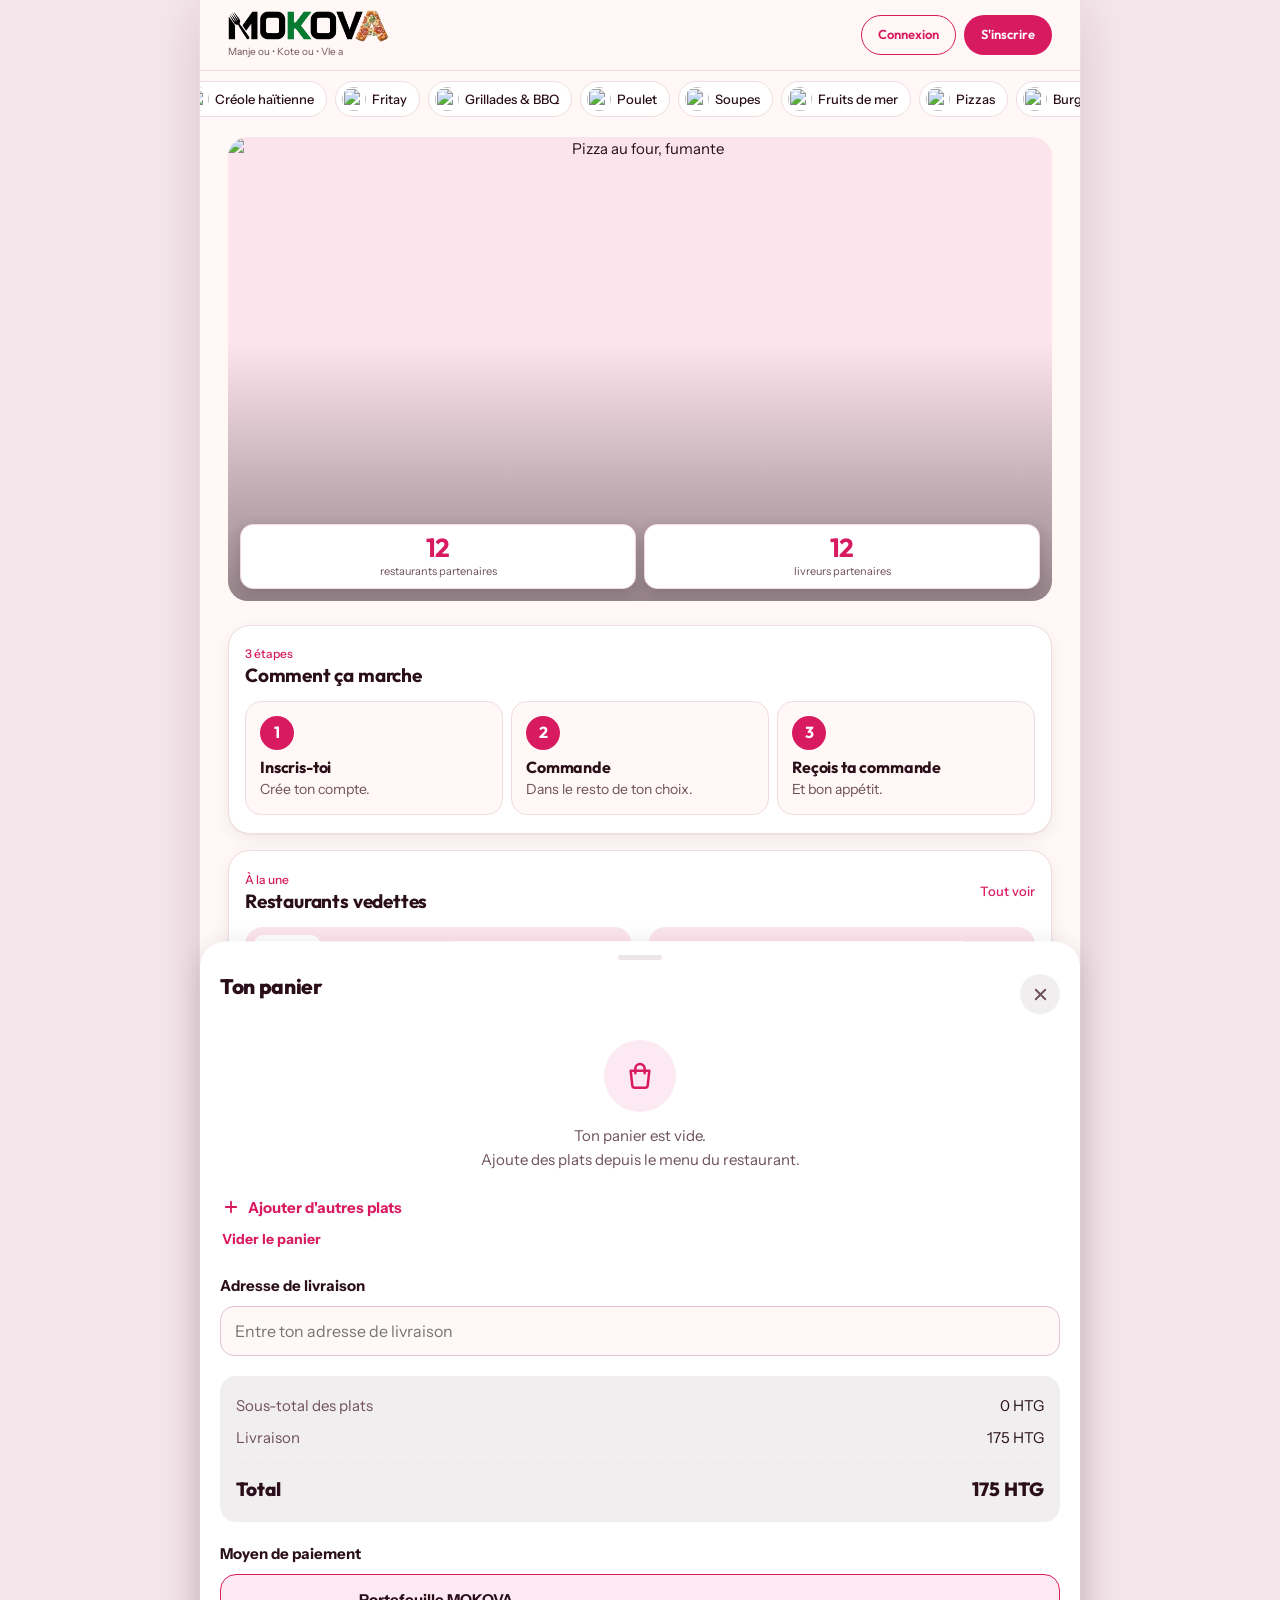
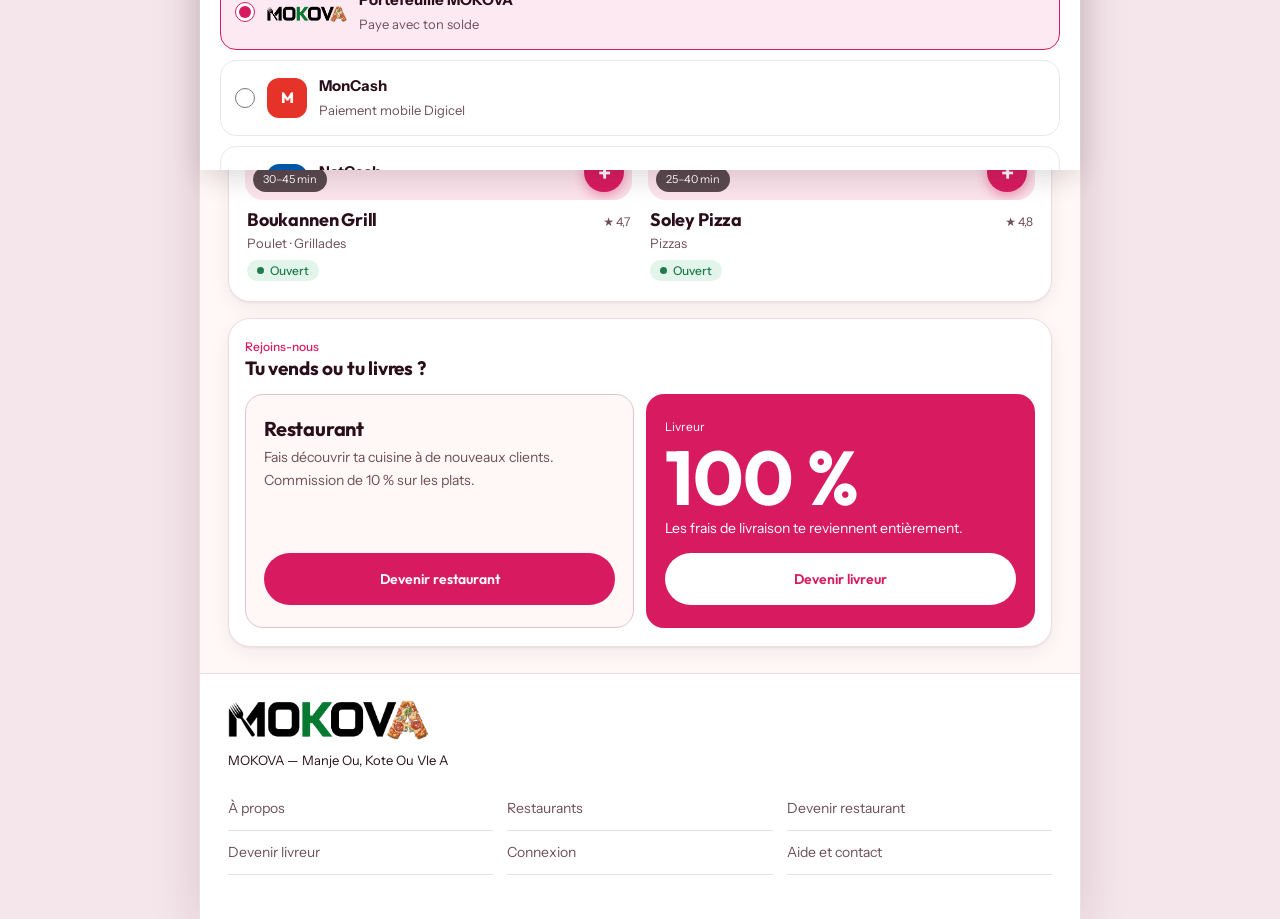
==== commit 1edf10bb: "Rename index-60.html to index.html" ====
--- a/index.html
+++ b/index.html
@@ -844,11 +844,18 @@
 .el-avail-msg{margin:10px 2px 0;font-size:14px;font-weight:600;color:var(--err)}
 .el-avail-msg[hidden]{display:none}
 .ec-track{margin-top:14px}
-.ec-track-map{position:relative;z-index:0;isolation:isolate;width:100%;height:230px;border-radius:16px;overflow:hidden;border:1px solid var(--espline);background:var(--espsurf2)}
+.ec-track-map{position:relative;z-index:0;isolation:isolate;width:100%;height:230px;border-radius:16px;overflow:hidden;border:1px solid var(--espline);background:#16161c}
 .ec-track-note{font-size:14px;color:var(--espink2);background:var(--espsurf2);border-radius:14px;padding:12px 14px}
 .ec-pin{background:transparent;border:0}
 .ec-pin span{display:flex;align-items:center;justify-content:center;width:38px;height:38px;border-radius:50%;background:#fff;border:2px solid #D81B60;box-shadow:0 2px 8px rgba(0,0,0,.35);font-size:21px;line-height:1}
 .ec-pin.resto span{border-color:#1B5E20}
+
+/* ===== index-60 : carte du livreur, fond sombre ===== */
+.ec-pin.dest span{border-color:#F9A825}
+.el-map{margin-top:14px}
+.el-map-below p{margin-top:8px}
+.el-map-below p.er-order-addr{margin-top:8px}
+.el-map-recenter{margin:0 10px 10px 0;border:0;border-radius:999px;padding:8px 14px;background:#D81B60;color:#fff;font:600 13px/1.2 'Outfit',system-ui,sans-serif;box-shadow:0 2px 8px rgba(0,0,0,.4);cursor:pointer}
 </style>
 </head>
 <body>
@@ -2605,7 +2612,9 @@
   if(!restoKey||!lines.length||lines.length!==ids.length){ecOrderErr("Certains plats de ton panier ne sont plus disponibles. Vide ton panier et recommence.");return}
   var uid=acct.uid,payMethod=ecPayMethod,fee=ecDeliveryFee(),total=ecCartTotal();
   ecOrdering=true;ecUpdateRecap();
-  commandesCall("creerCommande",{restaurantId:restoKey,adresse:address,lignes:lines}).then(function(res){
+  ecGetOrderPosition(function(pos){
+  if(acct.uid!==uid){ecOrdering=false;return}
+  commandesCall("creerCommande",{restaurantId:restoKey,adresse:address,lignes:lines,position:pos}).then(function(res){
     ecOrdering=false;
     if(acct.uid!==uid)return;
     var shown=(res.lignes&&res.lignes.length)?res.lignes:lines.map(function(l){return {nom:l.nom,prix:l.prix,quantite:l.quantite}});
@@ -2630,6 +2639,17 @@
     ecOrderErr(ecErrMsg(e,"Ta commande n'a pas pu être enregistrée. Ton panier est conservé, réessaie."));
     ecUpdateRecap();
   });
+  });
+}
+var ecOrderPosRefused=false;
+function ecGetOrderPosition(cb){
+  if(ecOrderPosRefused||!navigator.geolocation){cb(null);return}
+  var done=false,t=null;
+  function end(p){if(done)return;done=true;clearTimeout(t);cb(p)}
+  t=setTimeout(function(){end(null)},12000);
+  try{
+    navigator.geolocation.getCurrentPosition(function(p){end({lat:p.coords.latitude,lng:p.coords.longitude})},function(e){if(e&&e.code===1)ecOrderPosRefused=true;end(null)},{enableHighAccuracy:true,timeout:10000,maximumAge:60000});
+  }catch(e){end(null)}
 }
 function ecStepsHtml(st){
   var at={en_attente:0,acceptee:1,en_preparation:1,prete:1,en_livraison:2,livree:3}[st];
@@ -2694,9 +2714,27 @@
   js.onerror=function(){finish(false)};
   document.head.appendChild(js);
 }
+var EC_TILES="https://{s}.basemaps.cartocdn.com/dark_all/{z}/{x}/{y}{r}.png";
+var EC_ATTR='&copy; <a href="https://www.openstreetmap.org/copyright">OpenStreetMap</a> &copy; <a href="https://carto.com/attributions">CARTO</a>';
+var EC_ROUTE="#FF4081";
+function ecPinIcon(kind){
+  var e=kind==="moto"?"🛵":kind==="resto"?"🍽️":"🏠";
+  return L.divIcon({className:"ec-pin "+kind,html:"<span>"+e+"</span>",iconSize:[38,38],iconAnchor:[19,19]});
+}
+function ecSetMarker(map,st,key,pt,kind,title){
+  if(!pt){if(st[key]){map.removeLayer(st[key]);st[key]=null}return}
+  var ll=[pt.lat,pt.lng];
+  if(st[key])st[key].setLatLng(ll);
+  else st[key]=L.marker(ll,{title:title,keyboard:false,icon:ecPinIcon(kind)}).addTo(map);
+}
+function ecSetRoute(map,st,pts){
+  if(pts.length<2){if(st.line){map.removeLayer(st.line);st.line=null}return}
+  if(st.line)st.line.setLatLngs(pts);
+  else st.line=L.polyline(pts,{color:EC_ROUTE,weight:5,opacity:.9,lineJoin:"round"}).addTo(map);
+}
 function ecTrackDestroy(st){
   if(st.map){try{st.map.remove()}catch(e){}}
-  st.map=null;st.mk=null;st.rk=null;
+  st.map=null;st.mk=null;st.rk=null;st.dk=null;st.line=null;st.n=undefined;
 }
 function ecTrackNote(st,msg){
   var m=st.el.querySelector(".ec-track-map"),n=st.el.querySelector(".ec-track-note");
@@ -2718,19 +2756,19 @@
     var ll=[d2.livreur.lat,d2.livreur.lng];
     if(!st.map){
       st.map=L.map(mapEl,{scrollWheelZoom:false});
-      L.tileLayer("https://tile.openstreetmap.org/{z}/{x}/{y}.png",{maxZoom:19,attribution:"&copy; OpenStreetMap"}).addTo(st.map);
-      st.mk=L.marker(ll,{title:"Livreur",keyboard:false,icon:L.divIcon({className:"ec-pin",html:"<span>🛵</span>",iconSize:[38,38],iconAnchor:[19,19]})}).addTo(st.map);
+      L.tileLayer(EC_TILES,{maxZoom:19,subdomains:"abcd",attribution:EC_ATTR}).addTo(st.map);
       st.fit=true;
-    }else st.mk.setLatLng(ll);
-    if(d2.resto){
-      var rl=[d2.resto.lat,d2.resto.lng];
-      if(!st.rk){
-        st.rk=L.marker(rl,{title:"Restaurant",keyboard:false,icon:L.divIcon({className:"ec-pin resto",html:"<span>🍽️</span>",iconSize:[38,38],iconAnchor:[19,19]})}).addTo(st.map);
-        st.fit=true;
-      }else st.rk.setLatLng(rl);
-    }else if(st.rk){st.map.removeLayer(st.rk);st.rk=null;st.fit=true}
+    }
+    ecSetMarker(st.map,st,"mk",d2.livreur,"moto","Livreur");
+    ecSetMarker(st.map,st,"rk",d2.resto,"resto","Restaurant");
+    ecSetMarker(st.map,st,"dk",st.dest||null,"dest","Ta position");
+    ecSetRoute(st.map,st,st.dest?[ll,[st.dest.lat,st.dest.lng]]:[]);
+    var n=(st.rk?1:0)+(st.dk?1:0);
+    if(st.n!==n){st.n=n;st.fit=true}
     st.map.invalidateSize();
-    var pts=st.rk?[ll,[d2.resto.lat,d2.resto.lng]]:[ll];
+    var pts=[ll];
+    if(st.rk)pts.push([d2.resto.lat,d2.resto.lng]);
+    if(st.dk)pts.push([st.dest.lat,st.dest.lng]);
     if(st.fit||!st.map.getBounds().contains(ll)){
       if(pts.length>1)st.map.fitBounds(pts,{padding:[34,34],maxZoom:17});
       else st.map.setView(ll,16);
@@ -2742,6 +2780,13 @@
   var st=ecTrack[id];if(!st||st.busy)return;
   st.busy=true;
   var uid=acct.uid;
+  if(st.destState===undefined){
+    st.destState=1;
+    commandesCall("lirePositionCourse",id).then(function(r){
+      st.dest=r&&r.livraison?r.livraison:null;st.destState=2;
+      if(ecTrack[id]===st&&acct.uid===uid)ecTrackDraw(st);
+    },function(){st.dest=null;st.destState=2});
+  }
   commandesCall("lirePositionLivreur",id).then(function(res){
     st.busy=false;
     if(acct.uid!==uid||ecTrack[id]!==st)return;
@@ -3359,6 +3404,7 @@
   '<ul class="er-order-items">'+items+'</ul>'+
   '<p class="er-order-addr">Livraison : '+ecEsc(r.address)+'</p>'+
   '<div class="er-order-total"><span>Total</span><span>'+fmt(r.total)+'</span></div>'+
+  ((mode==="manage"&&(r.status==="new"||r.status==="run"))?'<div class="el-map" data-map="'+id+'" data-stage="'+r.status+'"><p class="ec-track-note el-map-msg" style="display:none"></p><div class="el-map-slot" style="display:none"></div><div class="el-map-below" style="display:none"><p class="ec-track-note">Le client n\'a pas partagé sa position. Suis l\'adresse ci-dessous.</p><p class="er-order-addr">'+ecEsc(r.address)+'</p></div></div>':'')+
   actions+'</article>';
 }
 function elGroupBlock(title,list,emptyText,mode){
@@ -3366,6 +3412,127 @@
   if(!list.length)return html+'<p class="esp-empty">'+emptyText+'</p>';
   return html+list.map(function(r){return elRideCard(r,mode)}).join("");
 }
+var EL_MAP_NONE="La carte n'est pas disponible pour cette course.";
+var elMaps={},elPos=null,elWatchId=null,elWatchBlock=0;
+function elMapDestroy(st){
+  if(st.map){try{st.map.remove()}catch(e){}}
+  st.map=null;st.mapEl=null;st.mk=null;st.rk=null;st.dk=null;st.lk=null;st.line=null;
+}
+function elWatchStop(){
+  if(elWatchId!==null){try{navigator.geolocation.clearWatch(elWatchId)}catch(e){}elWatchId=null}
+}
+function elWatchStart(){
+  if(elWatchId!==null||!navigator.geolocation||Date.now()<elWatchBlock)return;
+  try{
+    elWatchId=navigator.geolocation.watchPosition(function(p){
+      elPos={lat:p.coords.latitude,lng:p.coords.longitude};
+      Object.keys(elMaps).forEach(function(id){
+        var st=elMaps[id];
+        elMapDraw(st);
+        if(st.follow&&st.map&&st.ph&&st.ph.isConnected&&st.ph.offsetParent!==null)st.map.panTo([elPos.lat,elPos.lng]);
+      });
+    },function(e){
+      if(e&&e.code===1){elWatchStop();elWatchBlock=Date.now()+60000}
+    },{enableHighAccuracy:true,maximumAge:5000,timeout:20000});
+  }catch(e){elWatchId=null}
+}
+function elMapPaint(st){
+  var ph=st.ph,c=st.course;
+  if(!ph||!ph.isConnected||!c||ph.offsetParent===null)return;
+  var slot=ph.querySelector(".el-map-slot");
+  if(!st.map){
+    st.mapEl=document.createElement("div");
+    st.mapEl.className="ec-track-map el-map-view";
+    slot.appendChild(st.mapEl);
+    st.map=L.map(st.mapEl,{scrollWheelZoom:false});
+    L.tileLayer(EC_TILES,{maxZoom:19,subdomains:"abcd",attribution:EC_ATTR}).addTo(st.map);
+    var RC=L.Control.extend({options:{position:"bottomright"},onAdd:function(){
+      var b=L.DomUtil.create("button","el-map-recenter");
+      b.type="button";b.textContent="Recentrer";b.style.display="none";
+      L.DomEvent.disableClickPropagation(b);
+      b.addEventListener("click",function(){st.follow=true;b.style.display="none";if(elPos)st.map.panTo([elPos.lat,elPos.lng])});
+      st.rcBtn=b;return b;
+    }});
+    st.map.addControl(new RC());
+    st.map.on("dragstart",function(){st.follow=false;if(st.rcBtn&&elPos)st.rcBtn.style.display=""});
+    st.fitDone=false;st.fixed=false;
+  }else if(st.mapEl.parentNode!==slot){
+    slot.appendChild(st.mapEl);
+  }
+  st.map.invalidateSize();
+  ecSetMarker(st.map,st,"rk",c.resto,"resto","Restaurant");
+  ecSetMarker(st.map,st,"dk",c.livraison,"dest","Lieu de livraison");
+  ecSetMarker(st.map,st,"lk",elPos,"moto","Toi");
+  var route=[];
+  if(elPos)route.push([elPos.lat,elPos.lng]);
+  if(st.stage==="new"&&c.resto)route.push([c.resto.lat,c.resto.lng]);
+  if(c.livraison)route.push([c.livraison.lat,c.livraison.lng]);
+  ecSetRoute(st.map,st,route);
+  var pts=[];
+  if(elPos)pts.push([elPos.lat,elPos.lng]);
+  if(c.resto)pts.push([c.resto.lat,c.resto.lng]);
+  if(c.livraison)pts.push([c.livraison.lat,c.livraison.lng]);
+  if(!st.fitDone||(elPos&&!st.fixed)){
+    if(pts.length>1)st.map.fitBounds(pts,{padding:[34,34],maxZoom:16});
+    else if(pts.length===1)st.map.setView(pts[0],15);
+    st.fitDone=true;st.fixed=!!elPos;
+  }
+}
+function elMapDraw(st){
+  var ph=st.ph;
+  if(!ph||!ph.isConnected||st.course===undefined)return;
+  var msg=ph.querySelector(".el-map-msg"),slot=ph.querySelector(".el-map-slot"),below=ph.querySelector(".el-map-below"),c=st.course;
+  if(c===null){
+    msg.textContent=EL_MAP_NONE;msg.style.display="";slot.style.display="none";below.style.display="none";return;
+  }
+  msg.style.display="none";slot.style.display="";below.style.display=c.livraison?"none":"";
+  if(ph.offsetParent===null)return;
+  ecLoadLeaflet(function(ok){
+    if(elMaps[st.id]!==st||!st.ph||!st.ph.isConnected)return;
+    var p=st.ph,m2=p.querySelector(".el-map-msg"),s2=p.querySelector(".el-map-slot");
+    if(!ok){m2.textContent="La carte n'a pas pu se charger.";m2.style.display="";s2.style.display="none";return}
+    elMapPaint(st);
+  });
+}
+function elMapFetch(st){
+  st.busy=true;
+  var uid=acct.uid;
+  commandesCall("lirePositionCourse",st.id).then(function(res){
+    st.busy=false;st.err=false;
+    if(acct.uid!==uid||elMaps[st.id]!==st)return;
+    st.course=res||null;elMapDraw(st);
+  },function(e){
+    st.busy=false;st.err=true;
+    console.warn("[MOKOVA COMMANDES]",e);
+    if(acct.uid!==uid||elMaps[st.id]!==st)return;
+    st.course=null;elMapDraw(st);
+  });
+}
+function elMapTick(){
+  var any=false;
+  Object.keys(elMaps).forEach(function(id){
+    var st=elMaps[id],v=!!(st.ph&&st.ph.isConnected&&st.ph.offsetParent!==null);
+    if(v&&!st.vis){st.vis=true;st.fitDone=false;elMapDraw(st)}
+    else if(!v)st.vis=false;
+    if(v&&st.course)any=true;
+  });
+  if(any&&!document.hidden)elWatchStart();else elWatchStop();
+}
+function elMapSync(){
+  var phs=[].slice.call(document.querySelectorAll("#el-ridesGroups .el-map[data-map]")),seen={};
+  phs.forEach(function(ph){seen[ph.getAttribute("data-map")]=1});
+  Object.keys(elMaps).forEach(function(id){if(!seen[id]){elMapDestroy(elMaps[id]);delete elMaps[id]}});
+  phs.forEach(function(ph){
+    var id=ph.getAttribute("data-map"),st=elMaps[id]||(elMaps[id]={id:id,follow:true});
+    var stage=ph.getAttribute("data-stage"),changed=st.stage!==undefined&&st.stage!==stage;
+    st.ph=ph;st.stage=stage;
+    if(st.course===null&&(st.err||changed)&&!st.busy)st.course=undefined;
+    if(st.course===undefined&&!st.busy)elMapFetch(st);
+    elMapDraw(st);
+  });
+  elMapTick();
+}
+setInterval(elMapTick,3000);
 function elRender(){
   var news=elCourses.filter(function(r){return r.status==="new"});
   var runs=elCourses.filter(function(r){return r.status==="run"});
@@ -3395,6 +3562,7 @@
   $("el-statGains").textContent=fmt(elStats.gainsToday);
   $("el-walletBalance").textContent=fmtN(elStats.wallet);
   $("el-walletCard").setAttribute("aria-label","Portefeuille MOKOVA, solde "+fmt(elStats.wallet));
+  elMapSync();
 }
 var EL_FN={accept:"prendreCourse",refuse:"refuserCourse",deliver:"terminerCourse"};
 elGroupsEl.addEventListener("click",function(e){
@@ -4615,7 +4783,7 @@
 }
 
 // 1. CLIENT : ENREGISTRER UNE COMMANDE (la base copie les plats, calcule frais, total et commission)
-export async function creerCommande({ restaurantId, adresse, lignes }) {
+export async function creerCommande({ restaurantId, adresse, lignes, position }) {
   const user = await getClientUser();
   return sousGarde(MSG_COMMANDE_ECHEC, async () => {
     const adr = String(adresse || "").trim();
@@ -4627,7 +4795,15 @@
       if (!l.platId || !Number.isSafeInteger(quantite) || quantite < 1) commandeError("Un plat de ton panier n'est plus valide. Vérifie ton panier.");
       return { plat_id: l.platId, quantite };
     });
-    const { data, error } = await supabase.rpc("creer_commande", { p_restaurant_id: restaurantId, p_adresse_livraison: adr, p_plats: plats });
+    const base = { p_restaurant_id: restaurantId, p_adresse_livraison: adr, p_plats: plats };
+    const pLat = position ? Number(position.lat) : NaN, pLng = position ? Number(position.lng) : NaN;
+    const avecPosition = Number.isFinite(pLat) && Number.isFinite(pLng) && Math.abs(pLat) <= 90 && Math.abs(pLng) <= 180;
+    let reponse = await supabase.rpc("creer_commande", avecPosition ? { ...base, p_latitude_livraison: pLat, p_longitude_livraison: pLng } : base);
+    // Si la fonction de la base n'accepte pas encore la position, la commande part avec l'adresse seule.
+    if (avecPosition && reponse.error && /PGRST202|42883|42725|schema cache|could not find|does not exist/i.test(`${reponse.error.code || ""} ${reponse.error.message || ""}`)) {
+      reponse = await supabase.rpc("creer_commande", base);
+    }
+    const { data, error } = reponse;
     if (error) commandeError(MSG_COMMANDE_ECHEC, error);
     // À partir d'ici la commande existe : une lecture qui échoue ne doit pas la faire passer pour un échec.
     const ligne = Array.isArray(data) ? data[0] : data;
@@ -4766,7 +4942,7 @@
 
 // ---- Client : position du livreur pour le suivi sur carte ----
 function lireCoord(row, qui) {
-  const re = qui === "livreur" ? /livreur|(^|_)liv(_|$)|moto|courier|driver/i : /resto|restaurant/i;
+  const re = qui === "livreur" ? /livreur|(^|_)liv(_|$)|moto|courier|driver/i : qui === "livraison" ? /livraison|client|dest/i : /resto|restaurant/i;
   const num = v => { if (v === null || v === undefined || v === "") return null; const n = Number(v); return Number.isFinite(n) ? n : null; };
   let lat = null, lng = null;
   for (const k of Object.keys(row)) {
@@ -4793,6 +4969,18 @@
   return { livreur, resto };
 }
 
+// ---- Livreur / client : points de la course (restaurant + lieu de livraison) ----
+export async function lirePositionCourse(commandeId) {
+  if (!commandeId) return null;
+  const { data, error } = await supabase.rpc("position_course", { p_commande_id: commandeId });
+  if (error) { console.warn("[MOKOVA COMMANDES] position_course :", error); throw new Error("Carte indisponible."); }
+  const row = Array.isArray(data) ? data[0] : data;
+  if (!row || typeof row !== "object") return null;
+  const resto = lireCoord(row, "resto"), livraison = lireCoord(row, "livraison");
+  if (!resto && !livraison) return null;
+  return { resto, livraison };
+}
+
 window.MOKOVA_COMMANDES = {
   creerCommande,
   listerMesCommandesClient,
@@ -4805,7 +4993,8 @@
   terminerCourse,
   enregistrerPositionLivreur,
   enregistrerPositionResto,
-  lirePositionLivreur
+  lirePositionLivreur,
+  lirePositionCourse
 };
 
 // Export pour les autres fonctions du site (plats)
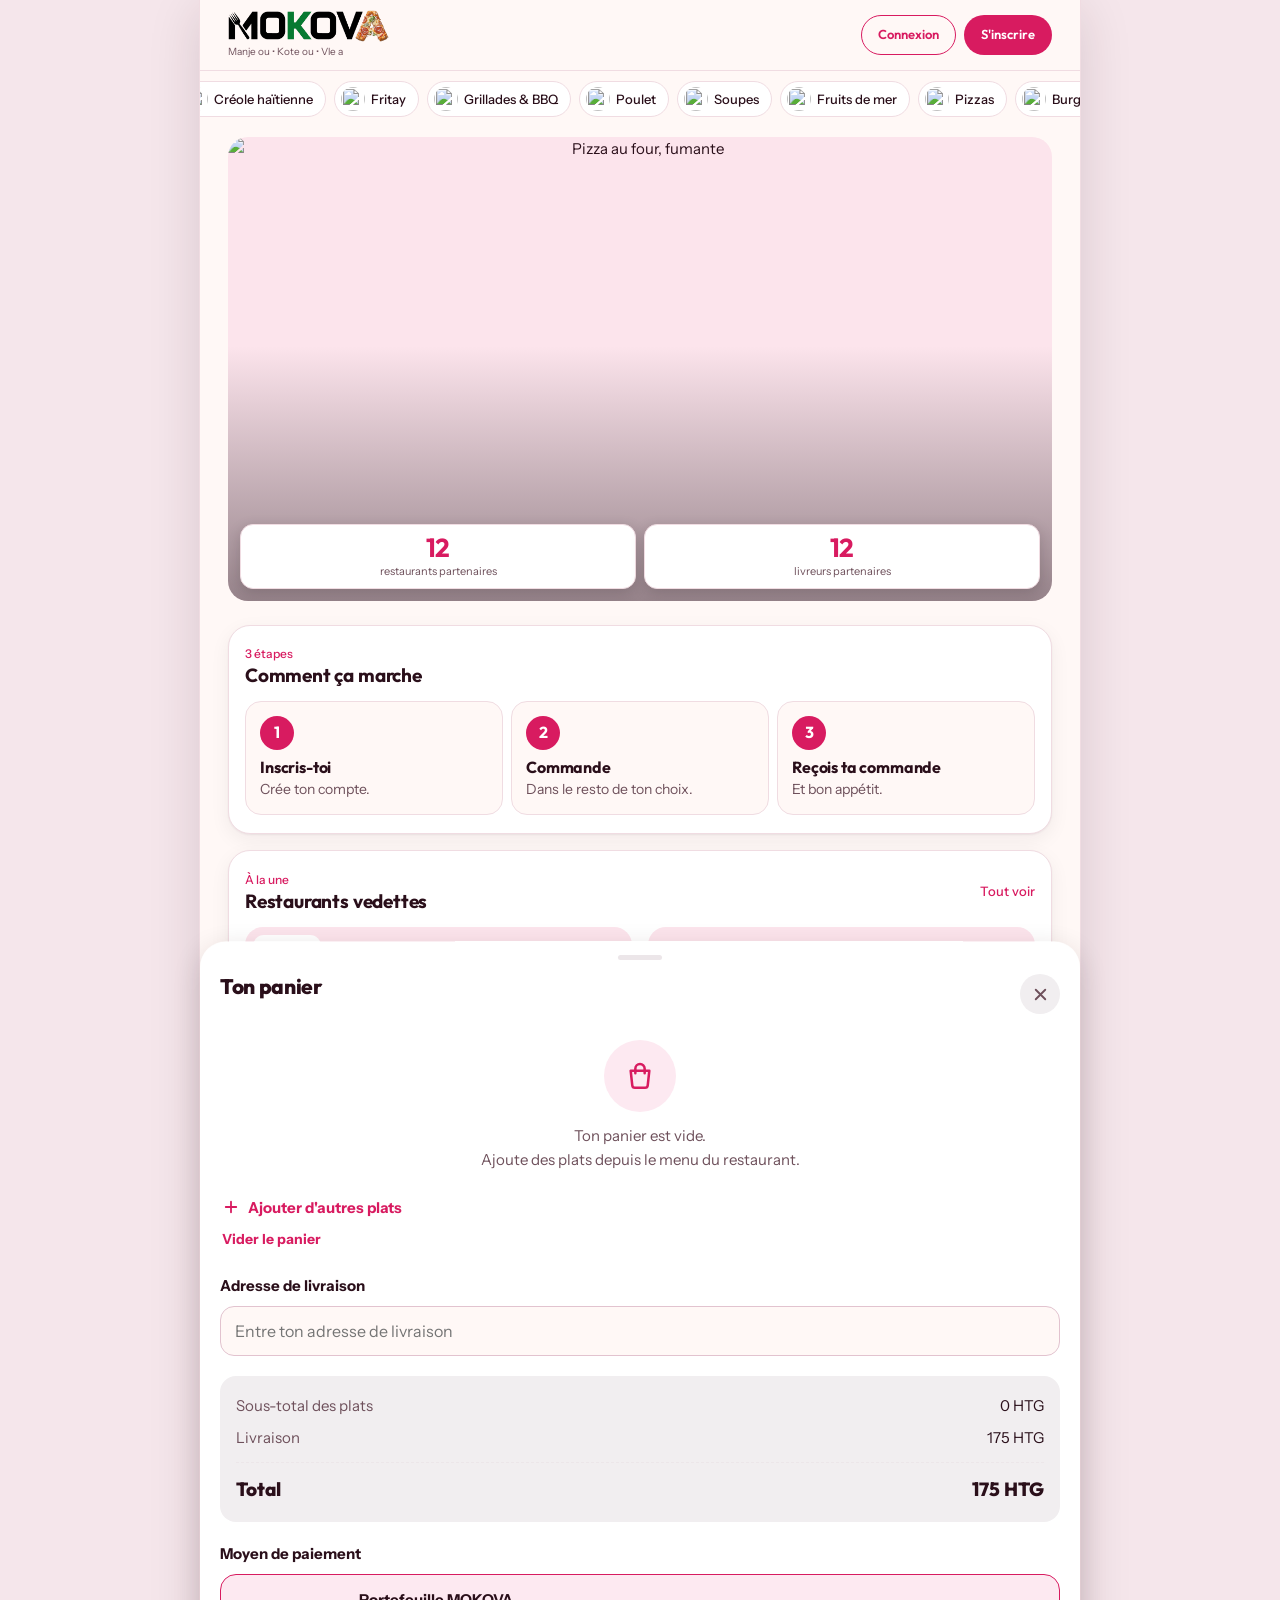
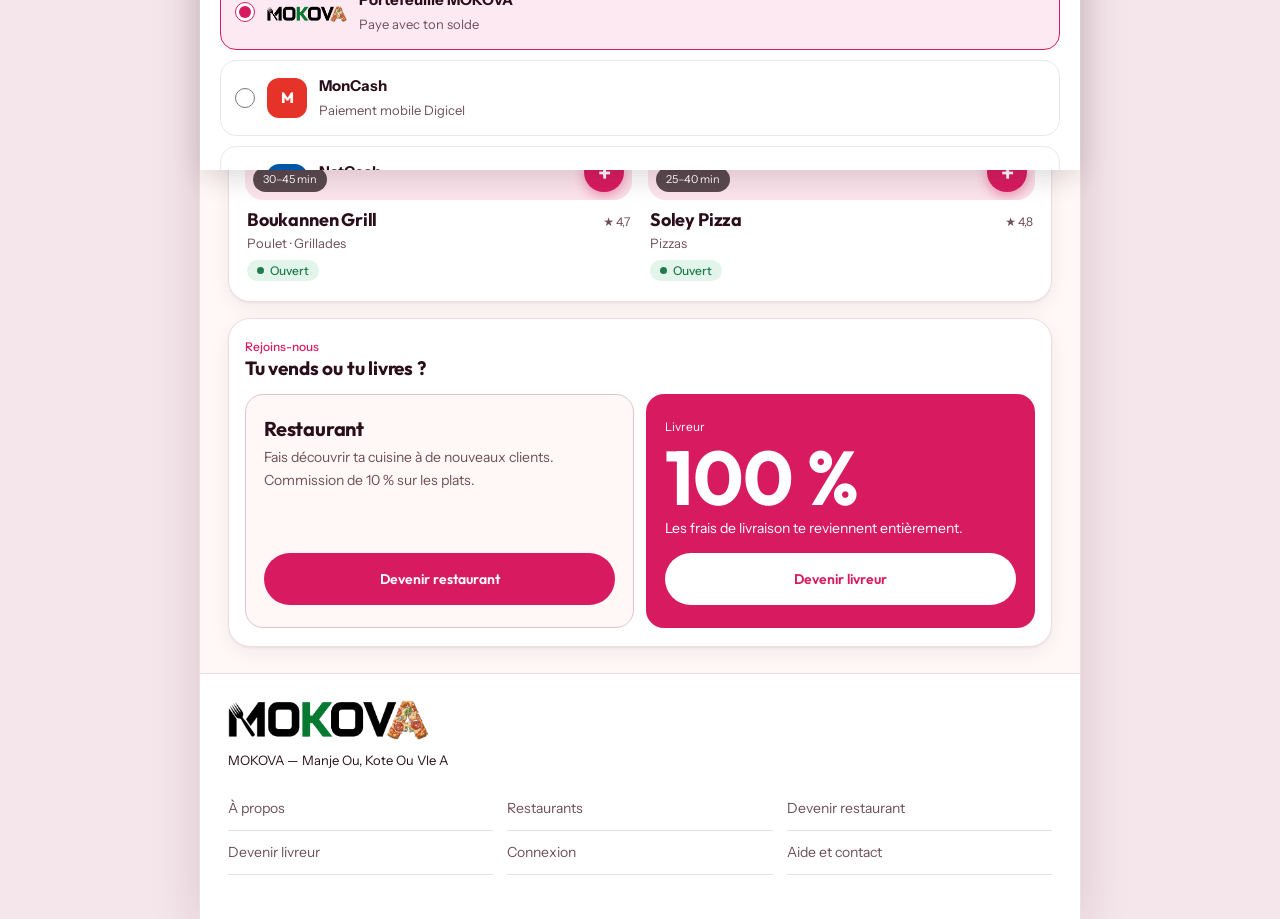
==== commit 670f72a5: "Rename index-61.html to index.html" ====
--- a/index.html
+++ b/index.html
@@ -3283,7 +3283,7 @@
 }
 function elStopPosition(){if(elPosTimer){clearInterval(elPosTimer);elPosTimer=null}}
 function elSendPosition(cb){
-  espGetPosition(function(err,pos){
+  elGetPosRetry(15000,function(err,pos){
     if(err){cb(false,"denied");return}
     commandesCall("enregistrerPositionLivreur",pos.lat,pos.lng).then(function(){cb(true)},function(e){console.warn("[MOKOVA COMMANDES]",e);cb(false,"send")});
   });
@@ -3325,12 +3325,21 @@
   if(on){elAvailTitle.textContent="Recherche de ta position…";elAvailSub.textContent=""}
   else elApplyAvail();
 }
-function elGetPosNow(cb){
-  if(!navigator.geolocation){cb("denied");return}
+function elGetPosRetry(preciseMs,cb){
+  var done=false;
+  function end(err,pos){if(done)return;done=true;cb(err,pos)}
+  function ok(p){end(null,{lat:p.coords.latitude,lng:p.coords.longitude})}
+  if(!navigator.geolocation){end("denied");return}
   try{
-    navigator.geolocation.getCurrentPosition(function(p){cb(null,{lat:p.coords.latitude,lng:p.coords.longitude})},function(e){cb(e&&e.code===1?"denied":"error")},{enableHighAccuracy:true,timeout:8000,maximumAge:30000});
-  }catch(e){cb("error")}
-}
+    navigator.geolocation.getCurrentPosition(ok,function(e){
+      if(e&&e.code===1){end("denied");return}
+      try{
+        navigator.geolocation.getCurrentPosition(ok,function(e2){end(e2&&e2.code===1?"denied":"error")},{enableHighAccuracy:false,timeout:30000,maximumAge:30000});
+      }catch(x){end("error")}
+    },{enableHighAccuracy:true,timeout:preciseMs,maximumAge:30000});
+  }catch(e){end("error")}
+}
+function elGetPosNow(cb){elGetPosRetry(8000,cb)}
 elAvailBtn.addEventListener("click",function(){
   if(elPosBusy)return;
   if(elAvailable){elAvailMsgShow("");elSetAvailable(false);return}
@@ -3344,7 +3353,7 @@
     if(acct.uid!==uid)return;
     elAvailMsgShow(msg);espToast(msg);
   }
-  guard=setTimeout(function(){fail(EL_POS_MSG)},10000);
+  guard=setTimeout(function(){fail(EL_POS_MSG)},45000);
   elGetPosNow(function(err,pos){
     if(done)return;
     if(err){fail(EL_POS_MSG);return}
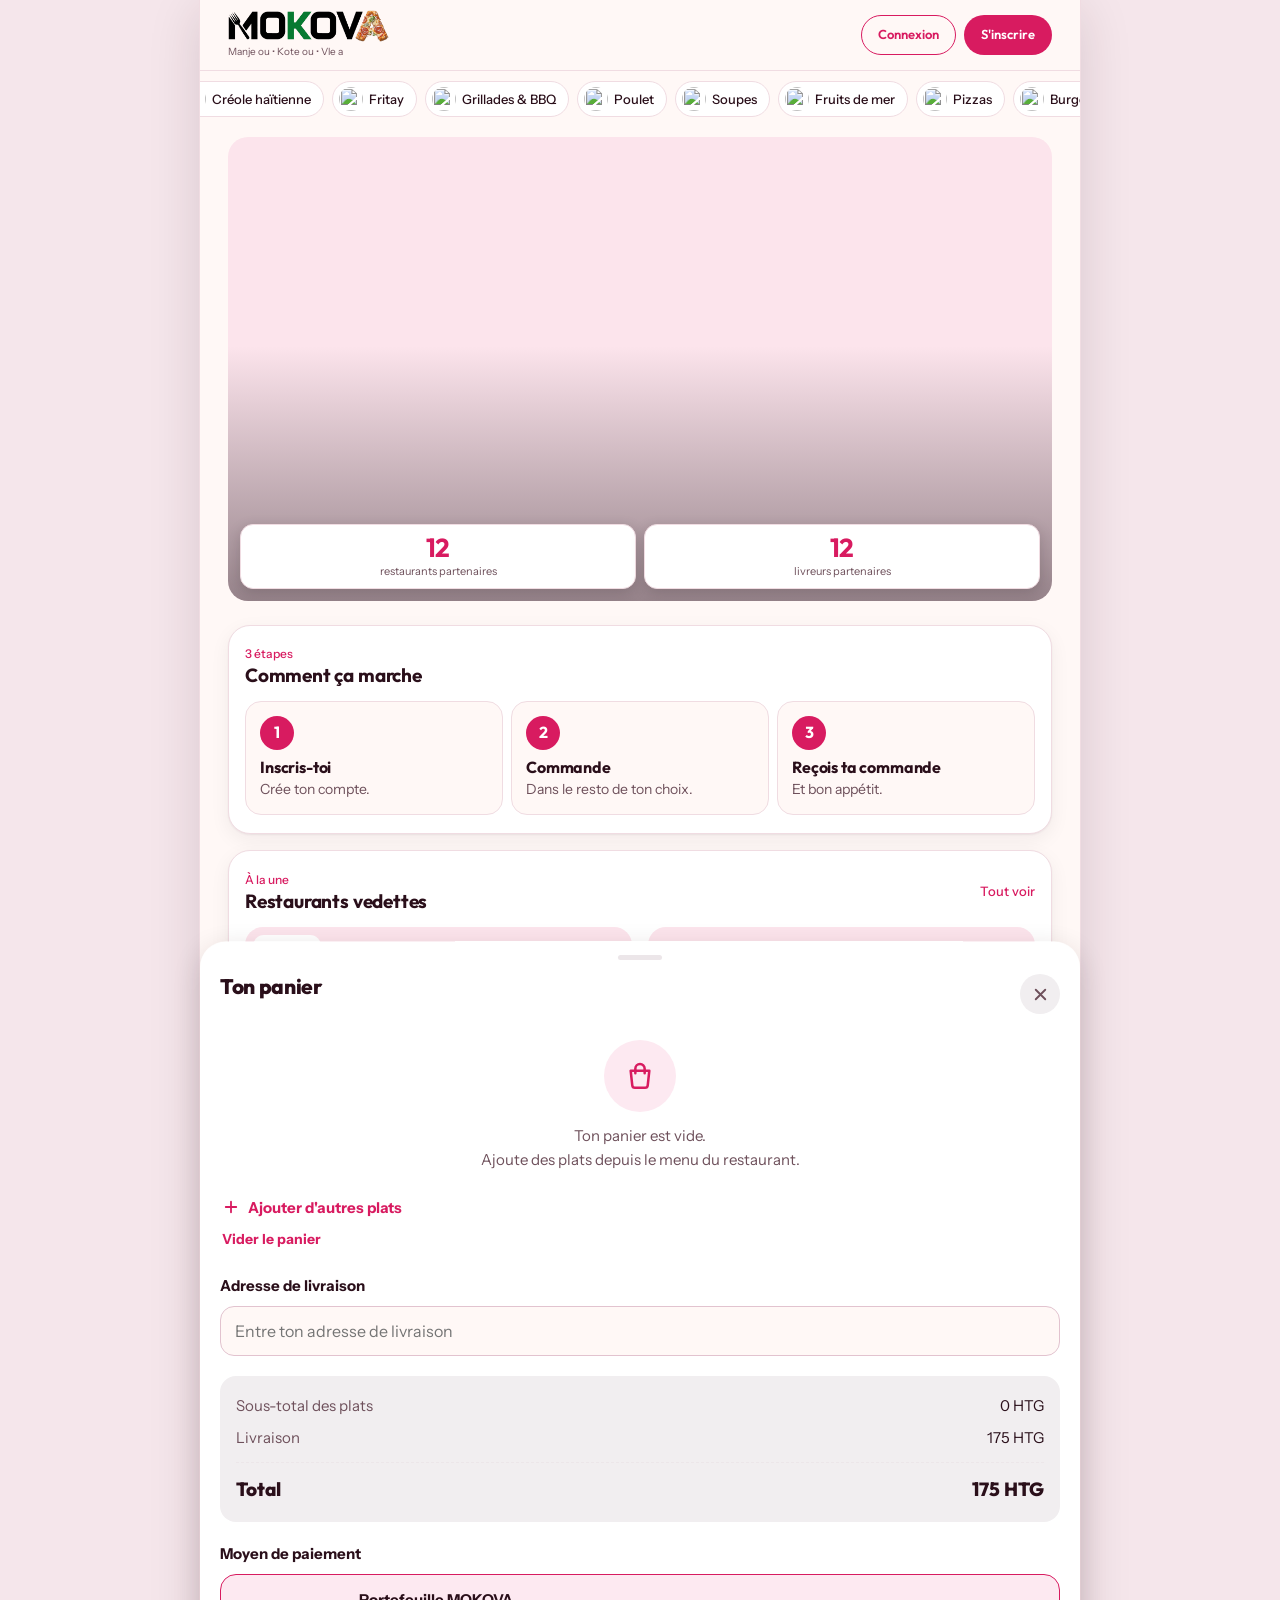
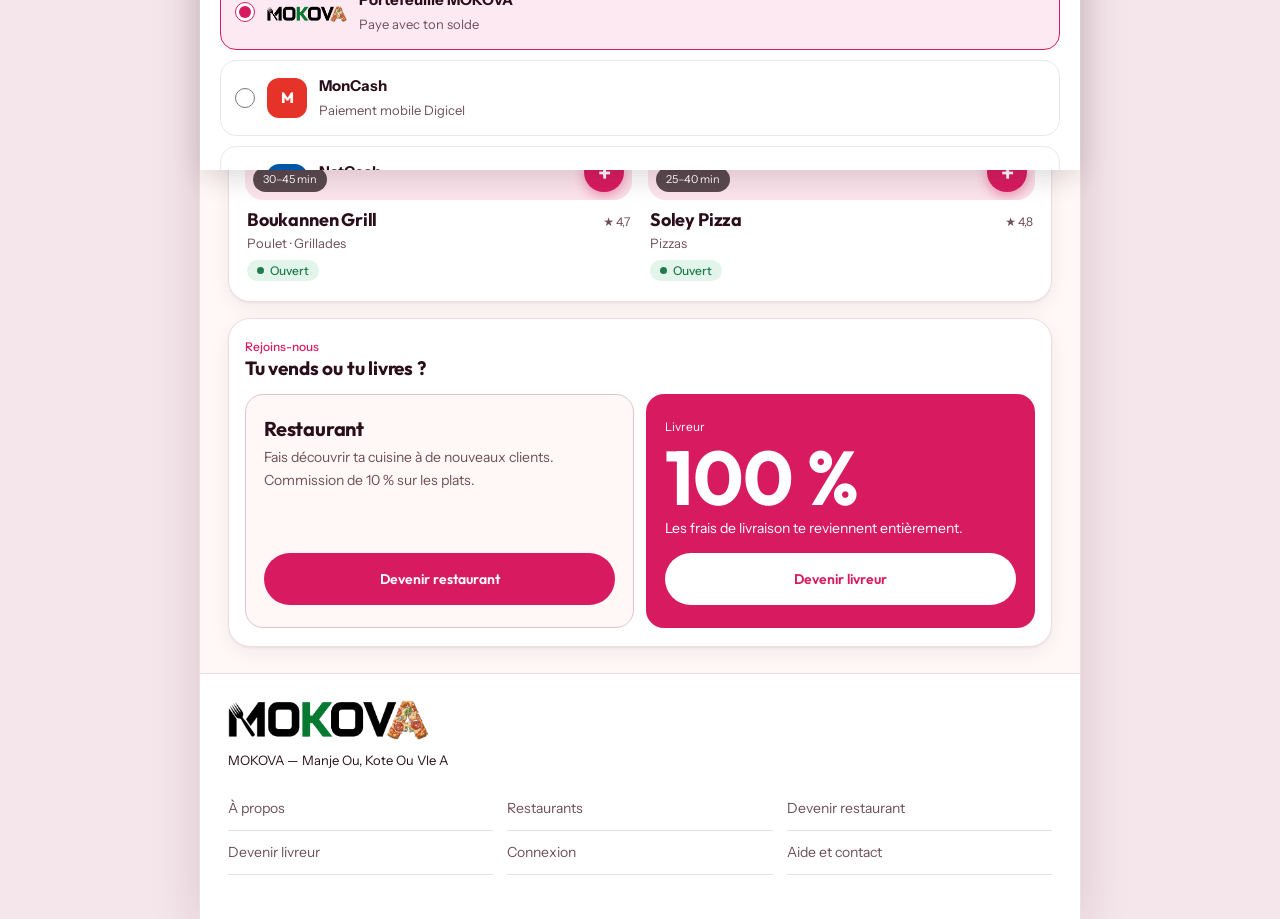
==== commit 9ca9d5c0: "Rename index-62.html to index.html" ====
--- a/index.html
+++ b/index.html
@@ -2714,8 +2714,8 @@
   js.onerror=function(){finish(false)};
   document.head.appendChild(js);
 }
-var EC_TILES="https://{s}.basemaps.cartocdn.com/dark_all/{z}/{x}/{y}{r}.png";
-var EC_ATTR='&copy; <a href="https://www.openstreetmap.org/copyright">OpenStreetMap</a> &copy; <a href="https://carto.com/attributions">CARTO</a>';
+var EC_TILES="https://server.arcgisonline.com/ArcGIS/rest/services/Canvas/World_Dark_Gray_Base/MapServer/tile/{z}/{y}/{x}";
+var EC_ATTR='Tuiles &copy; Esri, HERE, Garmin, &copy; contributeurs OpenStreetMap';
 var EC_ROUTE="#FF4081";
 function ecPinIcon(kind){
   var e=kind==="moto"?"🛵":kind==="resto"?"🍽️":"🏠";
@@ -2756,7 +2756,7 @@
     var ll=[d2.livreur.lat,d2.livreur.lng];
     if(!st.map){
       st.map=L.map(mapEl,{scrollWheelZoom:false});
-      L.tileLayer(EC_TILES,{maxZoom:19,subdomains:"abcd",attribution:EC_ATTR}).addTo(st.map);
+      L.tileLayer(EC_TILES,{maxZoom:19,maxNativeZoom:16,attribution:EC_ATTR}).addTo(st.map);
       st.fit=true;
     }
     ecSetMarker(st.map,st,"mk",d2.livreur,"moto","Livreur");
@@ -2918,7 +2918,7 @@
 });
 var erOrders=[],erOrdersState="idle",erOrdersSeq=0,erOrdersErr="",erOrdersOn=false,erPending={};
 var erStats={today:0,done:0,revenue:0};
-var ER_GROUP={en_attente:"new",acceptee:"prep",en_preparation:"prep",prete:"ready"};
+var ER_GROUP={en_attente:"new",acceptee:"prep",en_preparation:"prep",prete:"ready",en_livraison:"run",livree:"done"};
 var ER_DONE={prete:1,en_livraison:1,livree:1};
 function erMapOrder(c){
   return {id:c.id,numero:c.numero,client:c.clientNom||"Client",statut:c.statut,status:ER_GROUP[c.statut]||"",time:espFmtDate(c.creeLe),creeLe:c.creeLe,address:c.adresse||"",driver:c.livreurAssigne?(c.livreurNom||""):null,fee:ecN(c.frais),sub:ecN(c.sousTotal),total:ecN(c.total),
@@ -2958,6 +2958,8 @@
   var news=erOrders.filter(function(o){return o.status==="new"});
   var preps=erOrders.filter(function(o){return o.status==="prep"});
   var readys=erOrders.filter(function(o){return o.status==="ready"});
+  var runs=erOrders.filter(function(o){return o.status==="run"});
+  var dones=erOrders.filter(function(o){return o.status==="done"});
   var retry='<div class="ec-orders-state"><p class="esp-empty">'+ecEsc(erOrdersErr)+'</p><button class="ec-btn-rose" type="button" data-retry="1">Réessayer</button></div>';
   if(!erOrders.length&&erOrdersState==="loading"){erGroupsEl.innerHTML='<p class="esp-empty">Chargement des commandes…</p>'}
   else if(!erOrders.length&&erOrdersState==="error"){erGroupsEl.innerHTML=retry}
@@ -2974,13 +2976,19 @@
   erGroupBlock("Prêtes","esp-tag-ready","Prête",readys,"Aucune commande prête pour le moment.",function(o){
     if(o.driver===null)return '<p class="er-order-note">En attente du livreur.</p>';
     return '<p class="er-order-note">Livreur assigné'+(o.driver?' : <strong>'+ecEsc(o.driver)+'</strong>':'')+'</p>';
-  });
-  var ongoing=preps.concat(readys);
+  })+
+  erGroupBlock("En livraison","esp-tag-run","En livraison",runs,"Aucune commande en livraison pour le moment.",function(o){
+    return '<p class="er-order-note">Livreur'+(o.driver?' : <strong>'+ecEsc(o.driver)+'</strong>':' en route')+'</p>';
+  })+
+  erGroupBlock("Livrées","esp-tag-done","Livrée",dones,"Aucune commande livrée pour le moment.",function(o){
+    return '';
+  });
+  var ongoing=preps.concat(readys,runs);
   if(!ongoing.length){
     erHomeEl.innerHTML=(!erOrders.length&&erOrdersState==="loading")?'<p class="esp-empty">Chargement des commandes…</p>':((!erOrders.length&&erOrdersState==="error")?'<p class="esp-empty">'+ecEsc(erOrdersErr)+'</p>':'<p class="esp-empty">Aucune commande en cours.</p>');
   }else{
     erHomeEl.innerHTML=ongoing.map(function(o){
-      var tag=o.status==="prep"?'<span class="esp-tag esp-tag-prep">En préparation</span>':'<span class="esp-tag esp-tag-ready">Prête</span>';
+      var tag=o.status==="prep"?'<span class="esp-tag esp-tag-prep">En préparation</span>':(o.status==="run"?'<span class="esp-tag esp-tag-run">En livraison</span>':'<span class="esp-tag esp-tag-ready">Prête</span>');
       return '<div class="er-mini-order"><div class="mo-main"><strong>#'+ecEsc(o.numero)+' — '+ecEsc(o.client)+'</strong>'+
       '<span>'+ecEsc(o.items.map(function(it){return it[0]}).join(", "))+'</span></div>'+
       tag+'<span class="mo-total">'+fmt(o.total)+'</span></div>';
@@ -3454,7 +3462,7 @@
     st.mapEl.className="ec-track-map el-map-view";
     slot.appendChild(st.mapEl);
     st.map=L.map(st.mapEl,{scrollWheelZoom:false});
-    L.tileLayer(EC_TILES,{maxZoom:19,subdomains:"abcd",attribution:EC_ATTR}).addTo(st.map);
+    L.tileLayer(EC_TILES,{maxZoom:19,maxNativeZoom:16,attribution:EC_ATTR}).addTo(st.map);
     var RC=L.Control.extend({options:{position:"bottomright"},onAdd:function(){
       var b=L.DomUtil.create("button","el-map-recenter");
       b.type="button";b.textContent="Recentrer";b.style.display="none";
@@ -4870,7 +4878,7 @@
     const { data, error } = await supabase.from("commandes").select(COMMANDE_CHAMPS).eq("restaurant_id", user.id).order("cree_le", { ascending: false }).limit(200);
     if (error) commandeError("Impossible de charger les commandes.", error);
     const rows = data || [];
-    const [lignes, clients, livreurs] = await Promise.all([chargerLignesCommandes(rows.map(r => r.id)), chargerNoms("commande_clients_restaurants", "commande_id", "nom_client", rows.map(r => r.id)), chargerLivreursAssignes(rows.filter(r => r.statut === "prete").map(r => r.id))]);
+    const [lignes, clients, livreurs] = await Promise.all([chargerLignesCommandes(rows.map(r => r.id)), chargerNoms("commande_clients_restaurants", "commande_id", "nom_client", rows.map(r => r.id)), chargerLivreursAssignes(rows.filter(r => r.statut === "prete" || r.statut === "en_livraison").map(r => r.id))]);
     return rows.map(r => ({ ...mapCommande(r, lignes[r.id]), clientNom: clients[r.id] || "", livreurAssigne: r.id in livreurs, livreurNom: livreurs[r.id] || "" }));
   });
 }
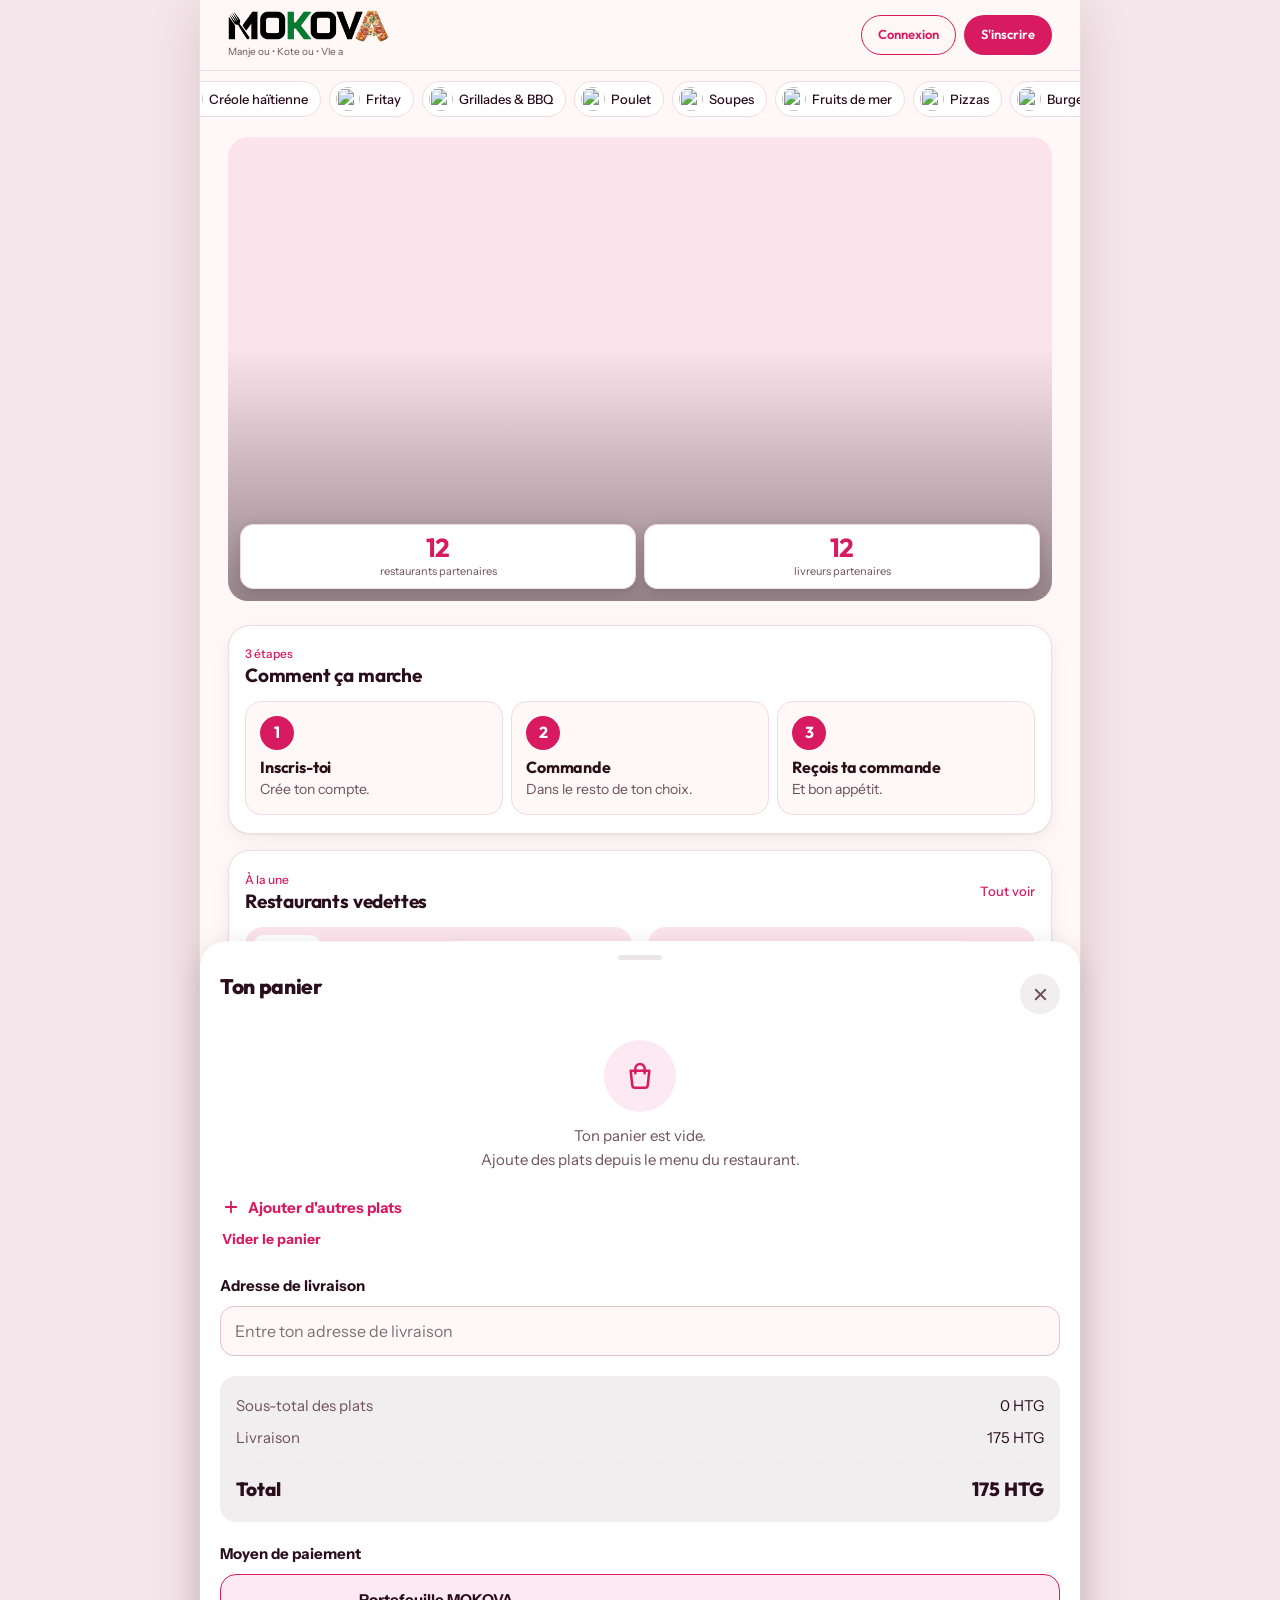
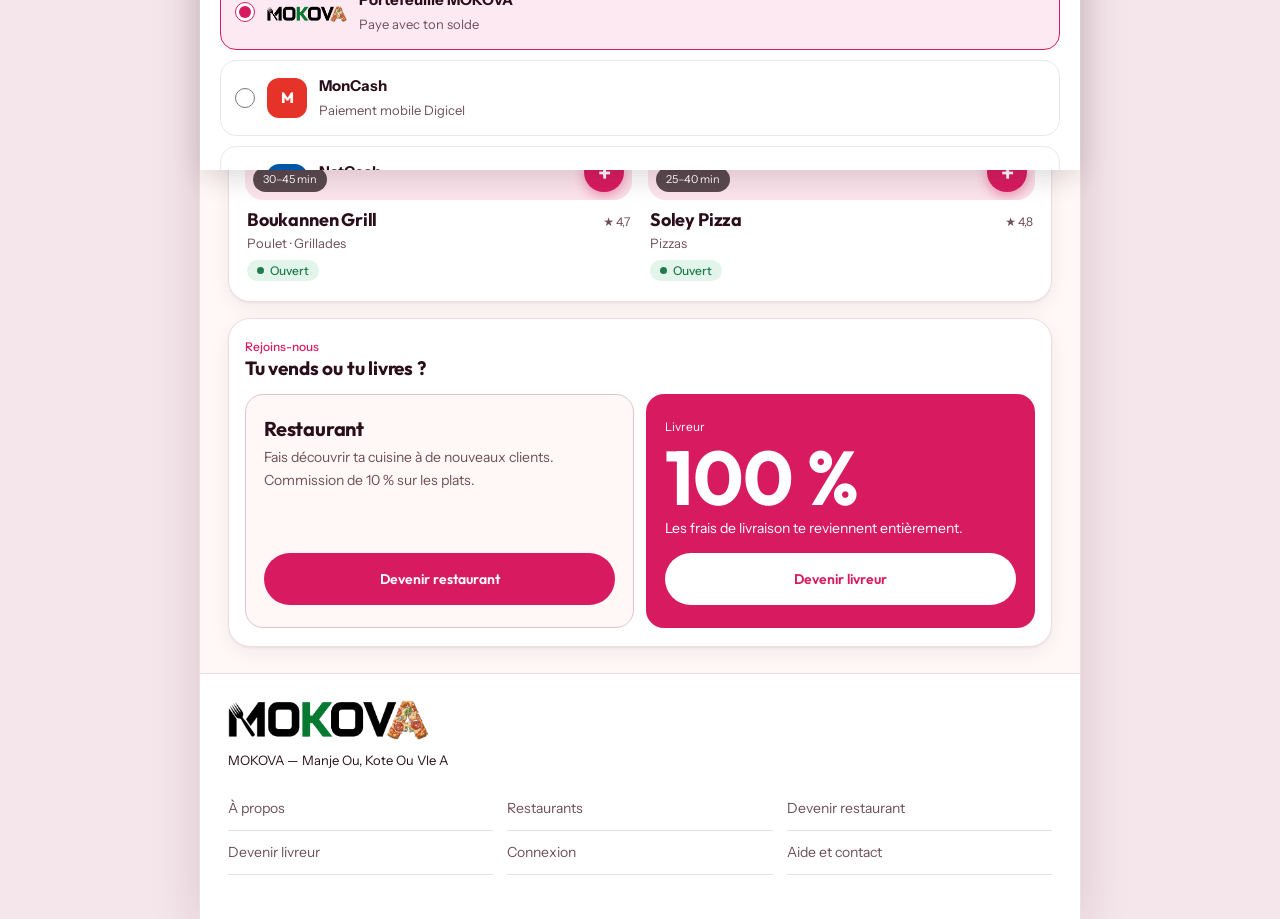
==== commit 15429dee: "Rename index-63-2.html to index.html" ====
--- a/index.html
+++ b/index.html
@@ -856,6 +856,20 @@
 .el-map-below p{margin-top:8px}
 .el-map-below p.er-order-addr{margin-top:8px}
 .el-map-recenter{margin:0 10px 10px 0;border:0;border-radius:999px;padding:8px 14px;background:#D81B60;color:#fff;font:600 13px/1.2 'Outfit',system-ui,sans-serif;box-shadow:0 2px 8px rgba(0,0,0,.4);cursor:pointer}
+
+/* ===== index-63 : navigation du livreur ===== */
+.el-nav-wrap{position:relative}
+.el-nav-wrap .ec-track-map{height:320px}
+.el-nav-wrap.nav-on .ec-track-map{border-bottom-left-radius:0;border-bottom-right-radius:0}
+.el-nav-top{position:absolute;left:8px;right:8px;top:8px;z-index:3;background:rgba(18,18,24,.95);color:#fff;border-radius:14px;padding:10px 12px;pointer-events:none;box-shadow:0 4px 14px rgba(0,0,0,.45)}
+.el-nav-now{display:flex;align-items:center;gap:12px}
+.el-nav-arrow{flex:none;width:42px;height:42px;border-radius:12px;background:#D81B60;display:flex;align-items:center;justify-content:center;font-size:26px;font-weight:700;line-height:1}
+.el-nav-txt{min-width:0;display:flex;flex-direction:column}
+.el-nav-txt strong{font:700 20px/1.1 'Outfit',system-ui,sans-serif}
+.el-nav-txt span{font-size:14px;line-height:1.25;display:-webkit-box;-webkit-line-clamp:2;-webkit-box-orient:vertical;overflow:hidden}
+.el-nav-next{margin-top:8px;padding-top:7px;border-top:1px solid rgba(255,255,255,.18);font-size:13px;color:#d9d9e0;white-space:nowrap;overflow:hidden;text-overflow:ellipsis}
+.el-nav-bot{display:flex;align-items:baseline;justify-content:center;gap:8px;padding:11px 14px;background:#16161c;color:#fff;border:1px solid var(--espline);border-top:0;border-radius:0 0 16px 16px;font-size:15px}
+.el-nav-bot strong{font:700 18px/1.1 'Outfit',system-ui,sans-serif}
 </style>
 </head>
 <body>
@@ -3292,7 +3306,7 @@
 function elStopPosition(){if(elPosTimer){clearInterval(elPosTimer);elPosTimer=null}}
 function elSendPosition(cb){
   elGetPosRetry(15000,function(err,pos){
-    if(err){cb(false,"denied");return}
+    if(err){cb(false,err==="denied"?"denied":"error");return}
     commandesCall("enregistrerPositionLivreur",pos.lat,pos.lng).then(function(){cb(true)},function(e){console.warn("[MOKOVA COMMANDES]",e);cb(false,"send")});
   });
 }
@@ -3312,7 +3326,7 @@
   var uid=acct.uid;
   elSendPosition(function(ok,why){
     if(acct.uid!==uid||!elAvailable)return;
-    if(ok)elStartPosition();
+    if(ok||why==="error")elStartPosition();
     else if(why==="denied")elForceOffline(EL_POS_MSG);
   });
 }
@@ -3433,7 +3447,8 @@
 var elMaps={},elPos=null,elWatchId=null,elWatchBlock=0;
 function elMapDestroy(st){
   if(st.map){try{st.map.remove()}catch(e){}}
-  st.map=null;st.mapEl=null;st.mk=null;st.rk=null;st.dk=null;st.lk=null;st.line=null;
+  st.map=null;st.mapEl=null;st.wrap=null;st.topEl=null;st.botEl=null;st.mk=null;st.rk=null;st.dk=null;st.lk=null;st.line=null;
+  st.route=null;st.routeBusy=false;st.tryStage=undefined;st.routeTry=0;
 }
 function elWatchStop(){
   if(elWatchId!==null){try{navigator.geolocation.clearWatch(elWatchId)}catch(e){}elWatchId=null}
@@ -3446,51 +3461,207 @@
       Object.keys(elMaps).forEach(function(id){
         var st=elMaps[id];
         elMapDraw(st);
-        if(st.follow&&st.map&&st.ph&&st.ph.isConnected&&st.ph.offsetParent!==null)st.map.panTo([elPos.lat,elPos.lng]);
+        if(st.follow&&st.map&&st.ph&&st.ph.isConnected&&st.ph.offsetParent!==null)st.map.panTo(elFollowPt(st));
       });
     },function(e){
       if(e&&e.code===1){elWatchStop();elWatchBlock=Date.now()+60000}
     },{enableHighAccuracy:true,maximumAge:5000,timeout:20000});
   }catch(e){elWatchId=null}
 }
+function elFollowPt(st){
+  var m=st.lk?st.lk.getLatLng():null;
+  return m?[m.lat,m.lng]:[elPos.lat,elPos.lng];
+}
+function elDist(a,b){
+  var R=6371000,t=Math.PI/180,dLat=(b[0]-a[0])*t,dLng=(b[1]-a[1])*t,s=Math.sin(dLat/2),u=Math.sin(dLng/2);
+  var h=s*s+Math.cos(a[0]*t)*Math.cos(b[0]*t)*u*u;
+  return 2*R*Math.asin(Math.min(1,Math.sqrt(h)));
+}
+function elFmtDist(m){
+  if(m<1000)return (Math.round(m/10)*10)+" m";
+  return (m/1000).toFixed(1).replace(".",",")+" km";
+}
+function elFmtTime(s){
+  var min=Math.round(s/60);
+  if(min<1)return "< 1 min";
+  if(min<60)return min+" min";
+  var h=Math.floor(min/60),mm=min%60;
+  return h+" h "+(mm<10?"0":"")+mm;
+}
+var EL_ARROWS={"straight":"↑","slight right":"↗","right":"→","sharp right":"↘","uturn":"↶","sharp left":"↙","left":"←","slight left":"↖"};
+function elNavInfo(s,r){
+  var mod=s.mod,side=mod==="left"?"à gauche":mod==="right"?"à droite":mod==="slight left"?"légèrement à gauche":mod==="slight right"?"légèrement à droite":mod==="sharp left"?"franchement à gauche":mod==="sharp right"?"franchement à droite":"";
+  var arrow=EL_ARROWS[mod]||"↑",verb;
+  if(s.type==="arrive"){
+    return {arrow:"⚑",text:s.leg>=r.nLegs-1?r.lastLabel:"Arrivée au restaurant"};
+  }
+  if(s.type==="roundabout"||s.type==="rotary"){
+    arrow="↻";verb=s.exit?"Prends la "+s.exit+(s.exit===1?"re":"e")+" sortie":"Prends le rond-point";
+  }else if(s.type==="exit roundabout"||s.type==="exit rotary"){
+    arrow="↻";verb="Sors du rond-point";
+  }else if(s.type==="merge"){
+    verb="Insère-toi"+(side?" "+side:"");
+  }else if(s.type==="on ramp"||s.type==="off ramp"||s.type==="ramp"){
+    verb="Prends la bretelle"+(side?" "+side:"");
+  }else if(s.type==="fork"){
+    verb=(mod==="left"||mod==="slight left"||mod==="sharp left")?"Prends à gauche":(mod==="right"||mod==="slight right"||mod==="sharp right")?"Prends à droite":"Continue tout droit";
+  }else if(mod==="uturn"){
+    verb="Fais demi-tour";
+  }else if(side){
+    verb="Tourne "+side;
+  }else{
+    verb="Continue tout droit";
+  }
+  return {arrow:arrow,text:s.name?verb+" — "+s.name:verb};
+}
+function elRouteBuild(json,lastLabel){
+  var rt=json&&json.routes&&json.routes[0];
+  if(!rt||!rt.geometry||!rt.geometry.coordinates||rt.geometry.coordinates.length<2)return null;
+  var coords=rt.geometry.coordinates.map(function(c){return [c[1],c[0]]}),cum=[0],i;
+  for(i=1;i<coords.length;i++)cum.push(cum[i-1]+elDist(coords[i-1],coords[i]));
+  var total=cum[cum.length-1];
+  if(!(total>0))return null;
+  var steps=[],prev=0,legs=rt.legs||[];
+  legs.forEach(function(leg,li){
+    (leg.steps||[]).forEach(function(s){
+      var m=s.maneuver||{},loc=m.location,idx=prev;
+      if(loc){
+        var best=1e18;
+        for(var j=prev;j<coords.length;j++){
+          var dy=coords[j][0]-loc[1],dx=coords[j][1]-loc[0],d=dy*dy+dx*dx;
+          if(d<best){best=d;idx=j}
+          if(d<1e-12)break;
+        }
+      }
+      prev=idx;
+      steps.push({start:cum[idx],type:m.type||"",mod:m.modifier||"",exit:m.exit,name:s.name||"",leg:li});
+    });
+  });
+  return {coords:coords,cum:cum,total:total,dur:Number(rt.duration)||0,steps:steps,nLegs:legs.length||1,lastLabel:lastLabel};
+}
+function elSnap(r,pos){
+  var kx=111320*Math.cos(pos.lat*Math.PI/180),ky=110540,best=null,i;
+  for(i=0;i<r.coords.length-1;i++){
+    var ax=(r.coords[i][1]-pos.lng)*kx,ay=(r.coords[i][0]-pos.lat)*ky;
+    var bx=(r.coords[i+1][1]-pos.lng)*kx,by=(r.coords[i+1][0]-pos.lat)*ky;
+    var dx=bx-ax,dy=by-ay,l2=dx*dx+dy*dy,t=l2>0?Math.max(0,Math.min(1,-(ax*dx+ay*dy)/l2)):0;
+    var px=ax+t*dx,py=ay+t*dy,d=Math.sqrt(px*px+py*py);
+    if(!best||d<best.off){
+      best={i:i,off:d,pt:{lat:r.coords[i][0]+t*(r.coords[i+1][0]-r.coords[i][0]),lng:r.coords[i][1]+t*(r.coords[i+1][1]-r.coords[i][1])},along:r.cum[i]+t*(r.cum[i+1]-r.cum[i])};
+    }
+  }
+  return best;
+}
+function elRouteFetch(st){
+  var c=st.course,stage=st.stage,pts=[];
+  if(!elPos||!c)return;
+  pts.push(elPos);
+  if(stage==="new"&&c.resto)pts.push(c.resto);
+  if(c.livraison)pts.push(c.livraison);
+  if(pts.length<2)return;
+  st.routeBusy=true;st.routeTry=Date.now();st.tryStage=stage;
+  var lastLabel=(stage==="new"&&!c.livraison)?"Arrivée au restaurant":"Arrivée chez le client";
+  var url="https://router.project-osrm.org/route/v1/driving/"+pts.map(function(p){return p.lng+","+p.lat}).join(";")+"?overview=full&geometries=geojson&steps=true";
+  var ctl=window.AbortController?new AbortController():null,timer=setTimeout(function(){if(ctl)ctl.abort()},10000);
+  fetch(url,ctl?{signal:ctl.signal}:undefined).then(function(res){
+    if(!res.ok)throw new Error("OSRM "+res.status);
+    return res.json();
+  }).then(function(json){
+    clearTimeout(timer);
+    st.routeBusy=false;
+    if(elMaps[st.id]!==st)return;
+    if(st.stage!==stage){st.tryStage=undefined;return}
+    var r=json&&json.code==="Ok"?elRouteBuild(json,lastLabel):null;
+    if(!r)throw new Error("Itinéraire vide");
+    st.route=r;
+    if(st.map&&st.ph&&st.ph.isConnected&&st.ph.offsetParent!==null)elNavRender(st);
+  }).catch(function(e){
+    clearTimeout(timer);
+    st.routeBusy=false;
+    console.warn("[MOKOVA NAVIGATION]",e);
+  });
+}
+function elRouteMaybe(st){
+  if(!elPos||!st.course||st.routeBusy)return;
+  if(st.route&&st.tryStage!==st.stage){st.route=null;if(st.map&&st.ph&&st.ph.isConnected)elNavRender(st)}
+  if(st.tryStage!==st.stage||Date.now()-(st.routeTry||0)>=60000)elRouteFetch(st);
+}
+function elNavRender(st){
+  if(!st.map||!st.ph||!st.ph.isConnected||!st.course)return;
+  var c=st.course,r=st.route,shown=elPos?{lat:elPos.lat,lng:elPos.lng}:null,sn=null;
+  if(r&&elPos){sn=elSnap(r,elPos);if(sn&&sn.off<=80)shown=sn.pt}
+  ecSetMarker(st.map,st,"lk",shown,"moto","Toi");
+  var line=[];
+  if(r&&sn&&shown){line=[[shown.lat,shown.lng]].concat(r.coords.slice(sn.i+1))}
+  else if(r){line=r.coords}
+  else{
+    if(elPos)line.push([elPos.lat,elPos.lng]);
+    if(st.stage==="new"&&c.resto)line.push([c.resto.lat,c.resto.lng]);
+    if(c.livraison)line.push([c.livraison.lat,c.livraison.lng]);
+  }
+  ecSetRoute(st.map,st,line);
+  var on=!!(r&&sn);
+  st.wrap.classList.toggle("nav-on",on);
+  if(!on){st.topEl.style.display="none";st.botEl.style.display="none";return}
+  var along=sn.along,rem=Math.max(0,r.total-along),k=-1,i;
+  for(i=0;i<r.steps.length;i++){if(r.steps[i].type!=="depart"&&r.steps[i].start>along+8){k=i;break}}
+  var info,dist,then=null;
+  if(k<0){info={arrow:"⚑",text:r.lastLabel};dist=rem}
+  else{info=elNavInfo(r.steps[k],r);dist=r.steps[k].start-along;if(r.steps[k+1])then=elNavInfo(r.steps[k+1],r)}
+  st.topEl.querySelector(".el-nav-arrow").textContent=info.arrow;
+  st.topEl.querySelector(".el-nav-txt strong").textContent=elFmtDist(dist);
+  st.topEl.querySelector(".el-nav-txt span").textContent=info.text;
+  var nx=st.topEl.querySelector(".el-nav-next");
+  if(then){nx.textContent="Puis "+then.arrow+" "+then.text;nx.style.display=""}else nx.style.display="none";
+  st.topEl.style.display="";
+  st.botEl.querySelector(".t").textContent=elFmtTime(r.total>0?r.dur*rem/r.total:0);
+  st.botEl.querySelector(".d").textContent=elFmtDist(rem);
+  st.botEl.style.display="";
+}
 function elMapPaint(st){
   var ph=st.ph,c=st.course;
   if(!ph||!ph.isConnected||!c||ph.offsetParent===null)return;
   var slot=ph.querySelector(".el-map-slot");
   if(!st.map){
+    st.wrap=document.createElement("div");
+    st.wrap.className="el-nav-wrap";
     st.mapEl=document.createElement("div");
     st.mapEl.className="ec-track-map el-map-view";
-    slot.appendChild(st.mapEl);
-    st.map=L.map(st.mapEl,{scrollWheelZoom:false});
+    st.topEl=document.createElement("div");
+    st.topEl.className="el-nav-top";st.topEl.style.display="none";
+    st.topEl.innerHTML='<div class="el-nav-now"><span class="el-nav-arrow"></span><div class="el-nav-txt"><strong></strong><span></span></div></div><div class="el-nav-next"></div>';
+    st.botEl=document.createElement("div");
+    st.botEl.className="el-nav-bot";st.botEl.style.display="none";
+    st.botEl.innerHTML='<strong class="t"></strong><span>·</span><span class="d"></span><span>restants</span>';
+    st.wrap.appendChild(st.mapEl);st.wrap.appendChild(st.topEl);st.wrap.appendChild(st.botEl);
+    slot.appendChild(st.wrap);
+    st.map=L.map(st.mapEl,{scrollWheelZoom:false,zoomControl:false});
+    L.control.zoom({position:"bottomleft"}).addTo(st.map);
     L.tileLayer(EC_TILES,{maxZoom:19,maxNativeZoom:16,attribution:EC_ATTR}).addTo(st.map);
     var RC=L.Control.extend({options:{position:"bottomright"},onAdd:function(){
       var b=L.DomUtil.create("button","el-map-recenter");
       b.type="button";b.textContent="Recentrer";b.style.display="none";
       L.DomEvent.disableClickPropagation(b);
-      b.addEventListener("click",function(){st.follow=true;b.style.display="none";if(elPos)st.map.panTo([elPos.lat,elPos.lng])});
+      b.addEventListener("click",function(){st.follow=true;b.style.display="none";if(elPos)st.map.panTo(elFollowPt(st))});
       st.rcBtn=b;return b;
     }});
     st.map.addControl(new RC());
     st.map.on("dragstart",function(){st.follow=false;if(st.rcBtn&&elPos)st.rcBtn.style.display=""});
     st.fitDone=false;st.fixed=false;
-  }else if(st.mapEl.parentNode!==slot){
-    slot.appendChild(st.mapEl);
+  }else if(st.wrap.parentNode!==slot){
+    slot.appendChild(st.wrap);
   }
   st.map.invalidateSize();
   ecSetMarker(st.map,st,"rk",c.resto,"resto","Restaurant");
   ecSetMarker(st.map,st,"dk",c.livraison,"dest","Lieu de livraison");
-  ecSetMarker(st.map,st,"lk",elPos,"moto","Toi");
-  var route=[];
-  if(elPos)route.push([elPos.lat,elPos.lng]);
-  if(st.stage==="new"&&c.resto)route.push([c.resto.lat,c.resto.lng]);
-  if(c.livraison)route.push([c.livraison.lat,c.livraison.lng]);
-  ecSetRoute(st.map,st,route);
+  elRouteMaybe(st);
+  elNavRender(st);
   var pts=[];
   if(elPos)pts.push([elPos.lat,elPos.lng]);
   if(c.resto)pts.push([c.resto.lat,c.resto.lng]);
   if(c.livraison)pts.push([c.livraison.lat,c.livraison.lng]);
   if(!st.fitDone||(elPos&&!st.fixed)){
-    if(pts.length>1)st.map.fitBounds(pts,{padding:[34,34],maxZoom:16});
+    if(pts.length>1)st.map.fitBounds(pts,{paddingTopLeft:[34,96],paddingBottomRight:[34,34],maxZoom:16});
     else if(pts.length===1)st.map.setView(pts[0],15);
     st.fitDone=true;st.fixed=!!elPos;
   }
@@ -3532,6 +3703,7 @@
     if(v&&!st.vis){st.vis=true;st.fitDone=false;elMapDraw(st)}
     else if(!v)st.vis=false;
     if(v&&st.course)any=true;
+    if(v&&st.map&&!document.hidden)elRouteMaybe(st);
   });
   if(any&&!document.hidden)elWatchStart();else elWatchStop();
 }
